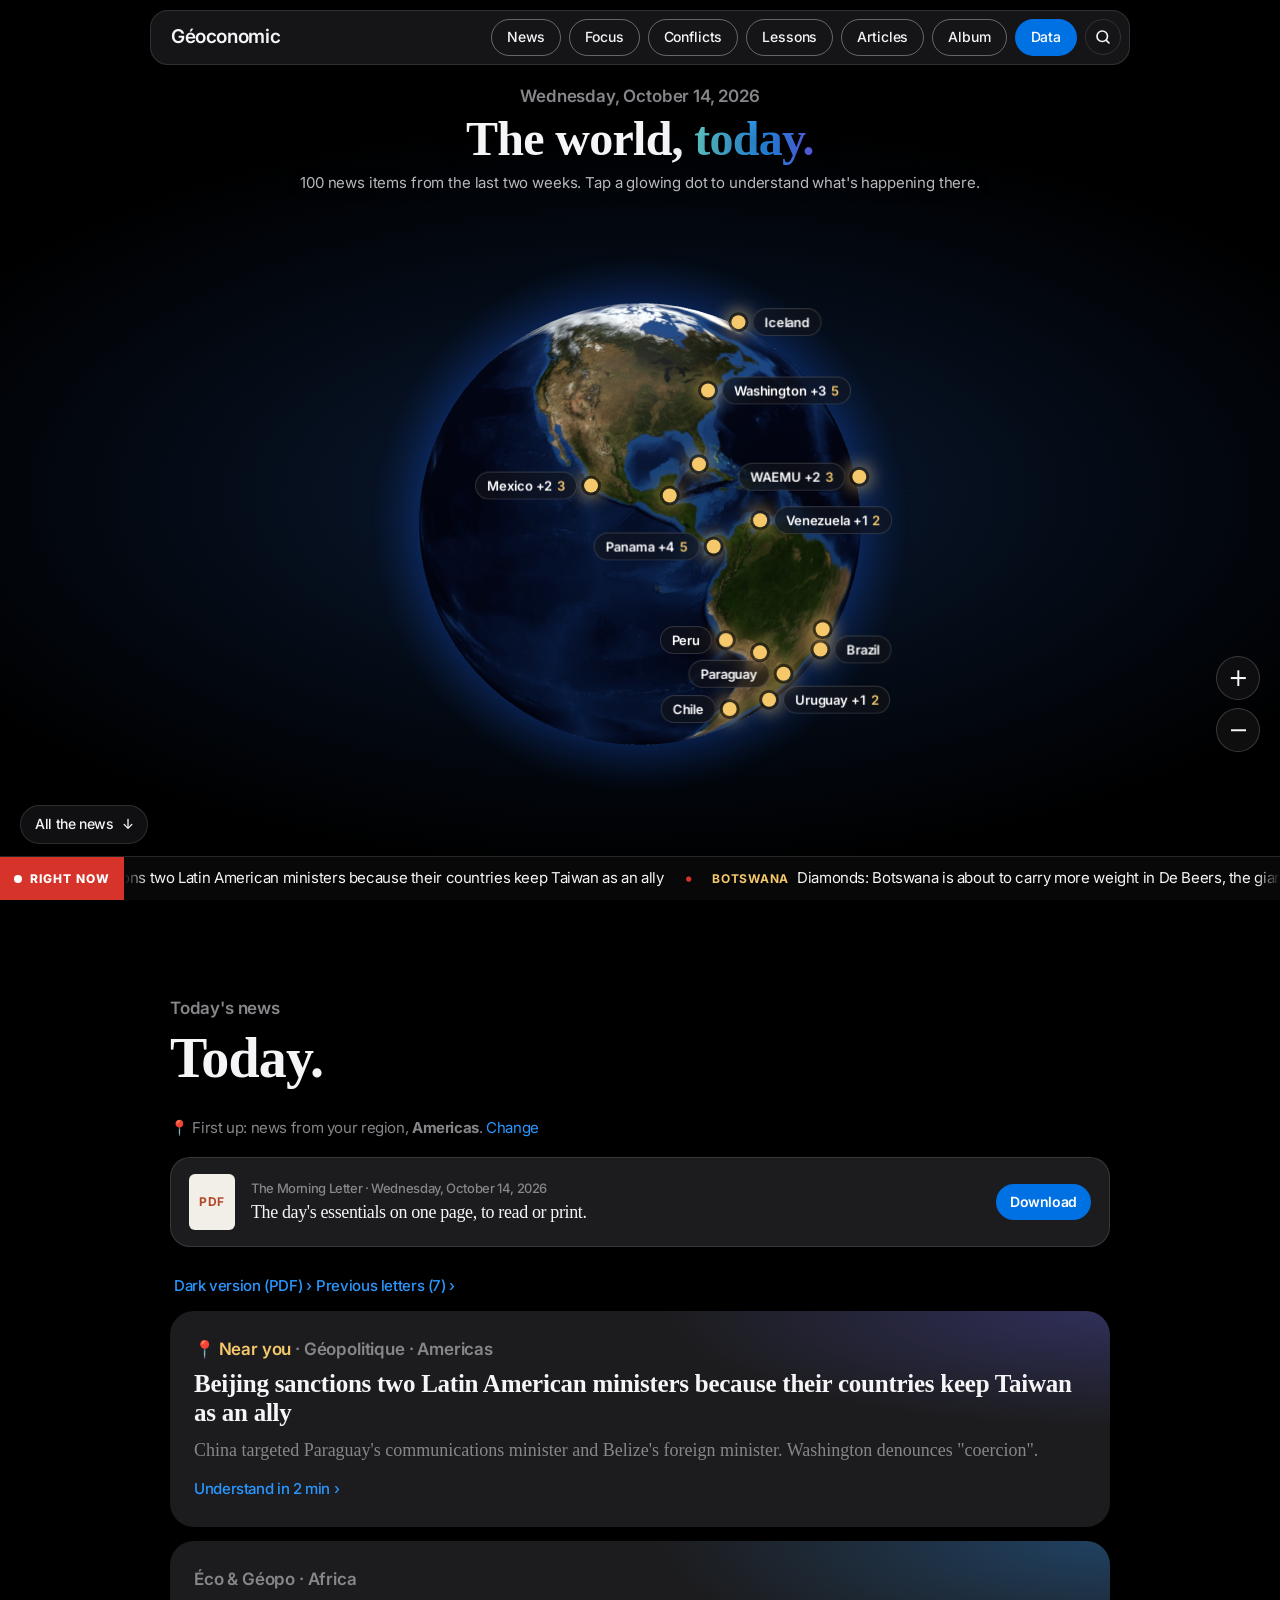
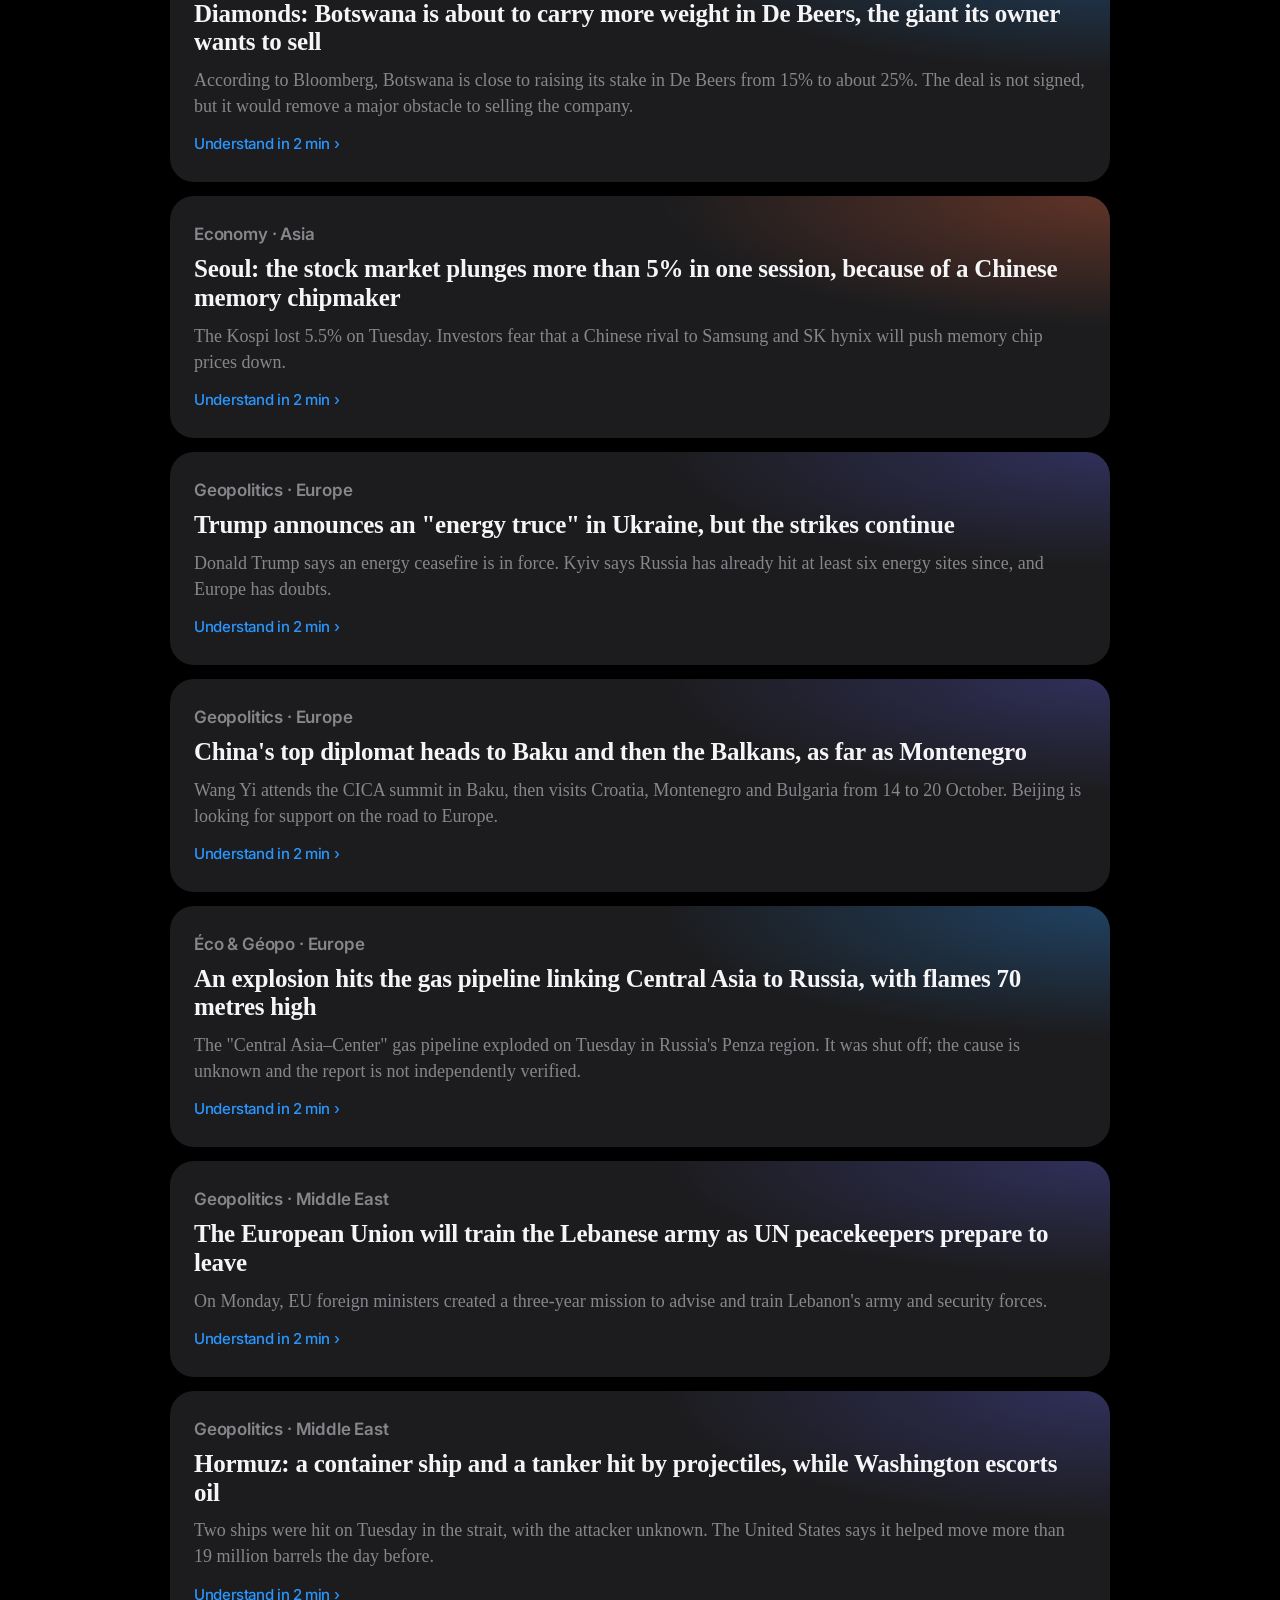
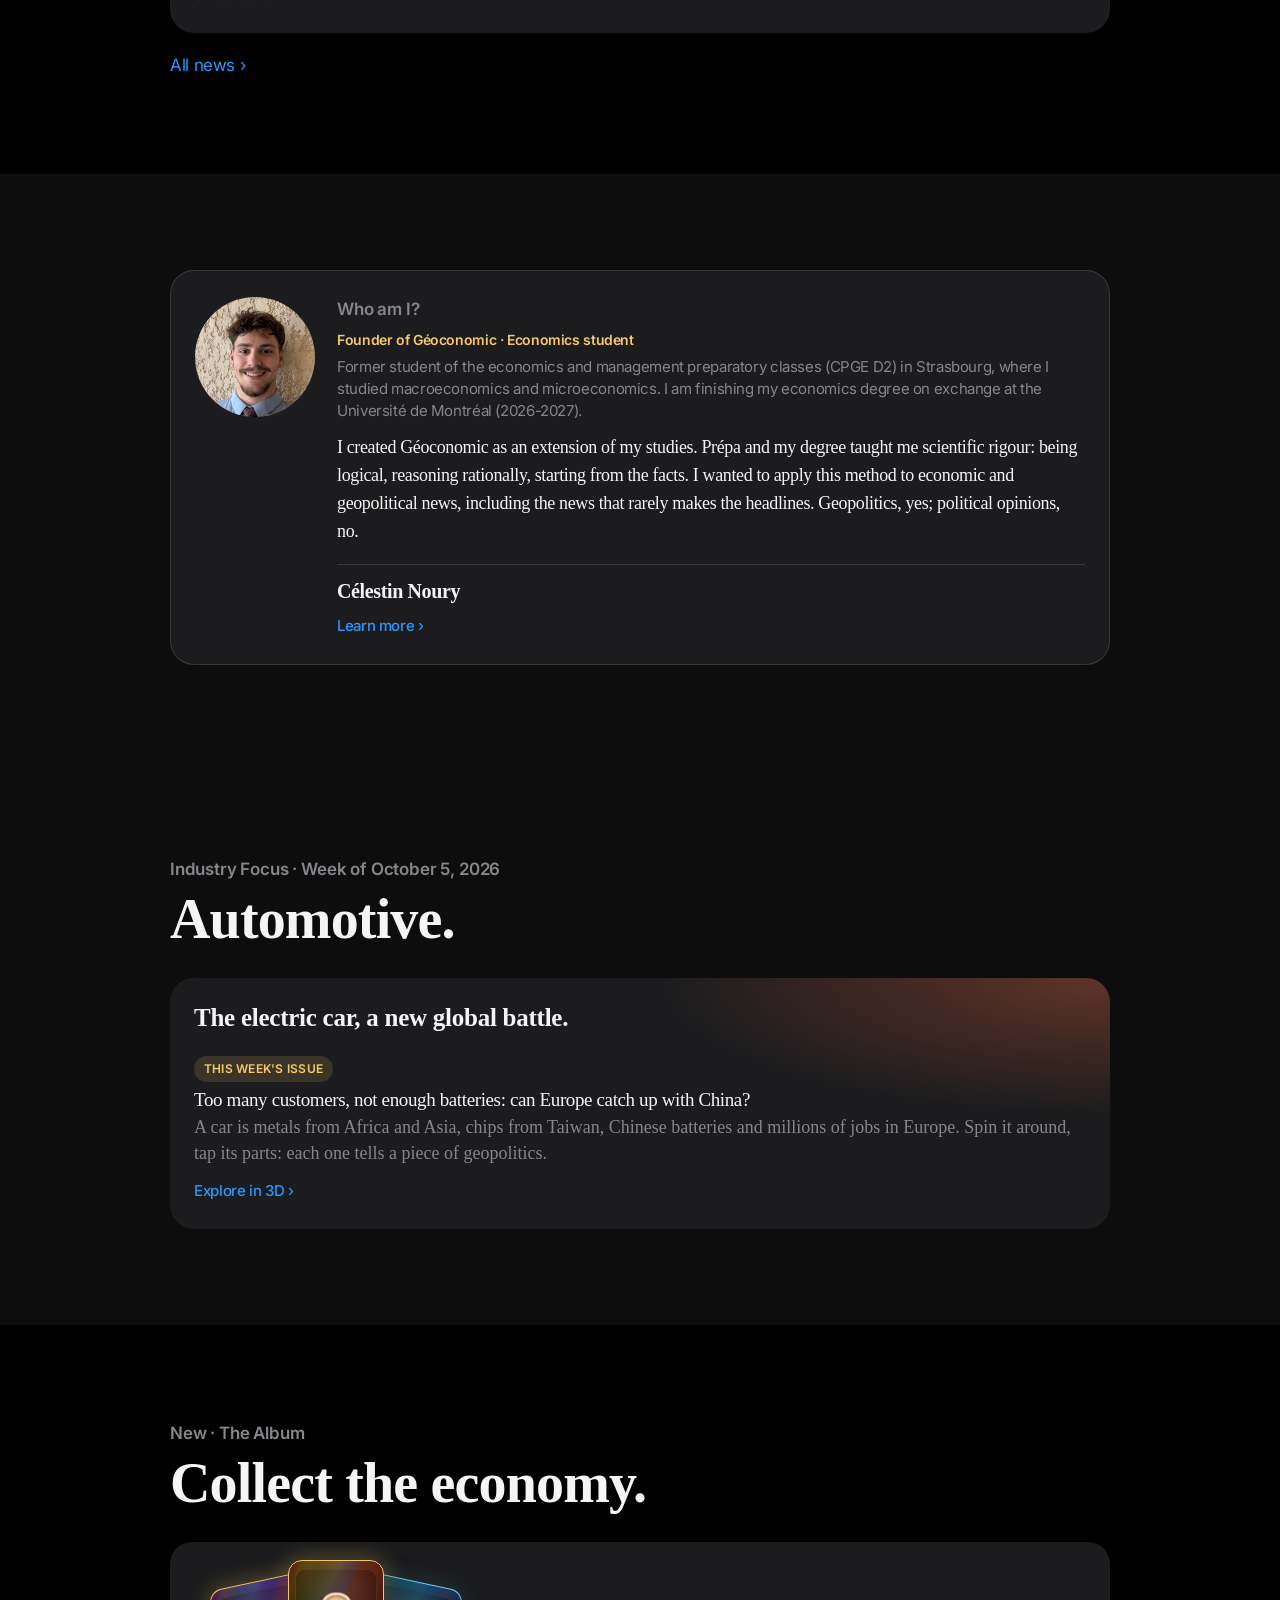
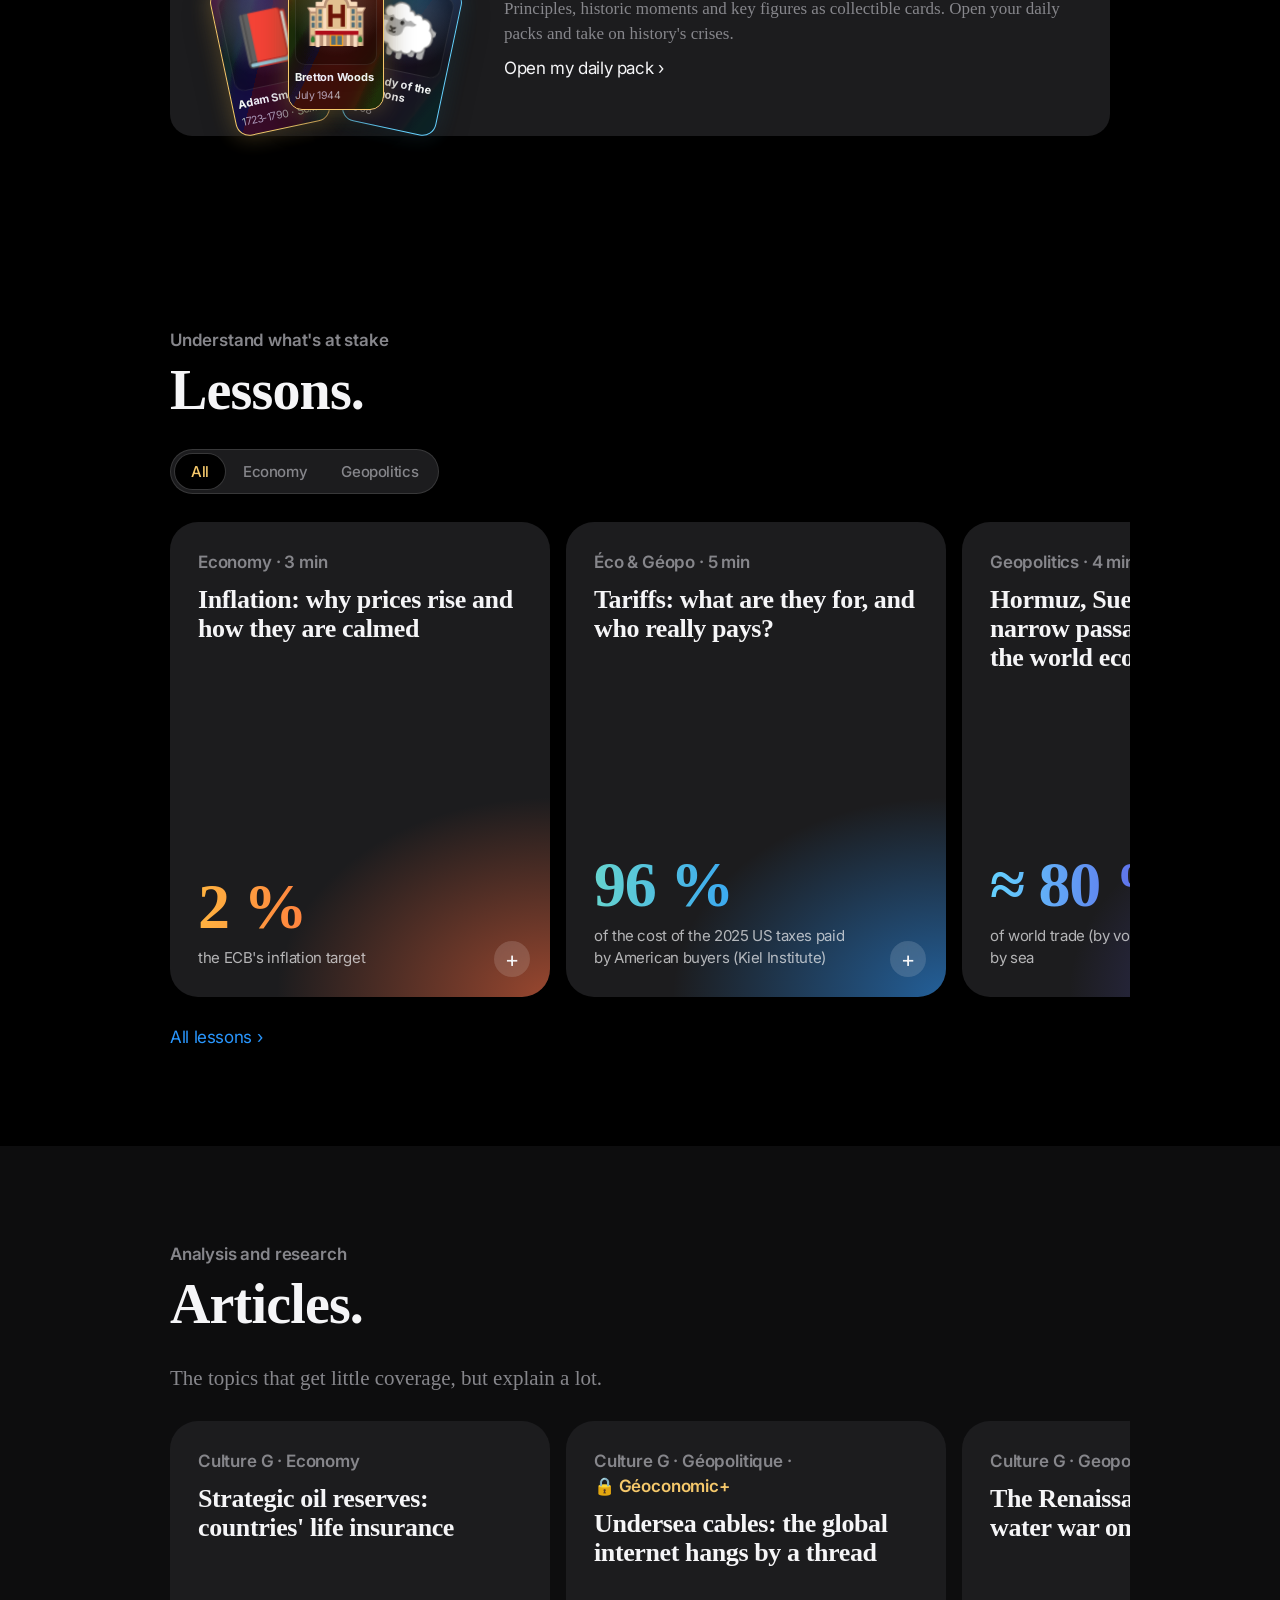
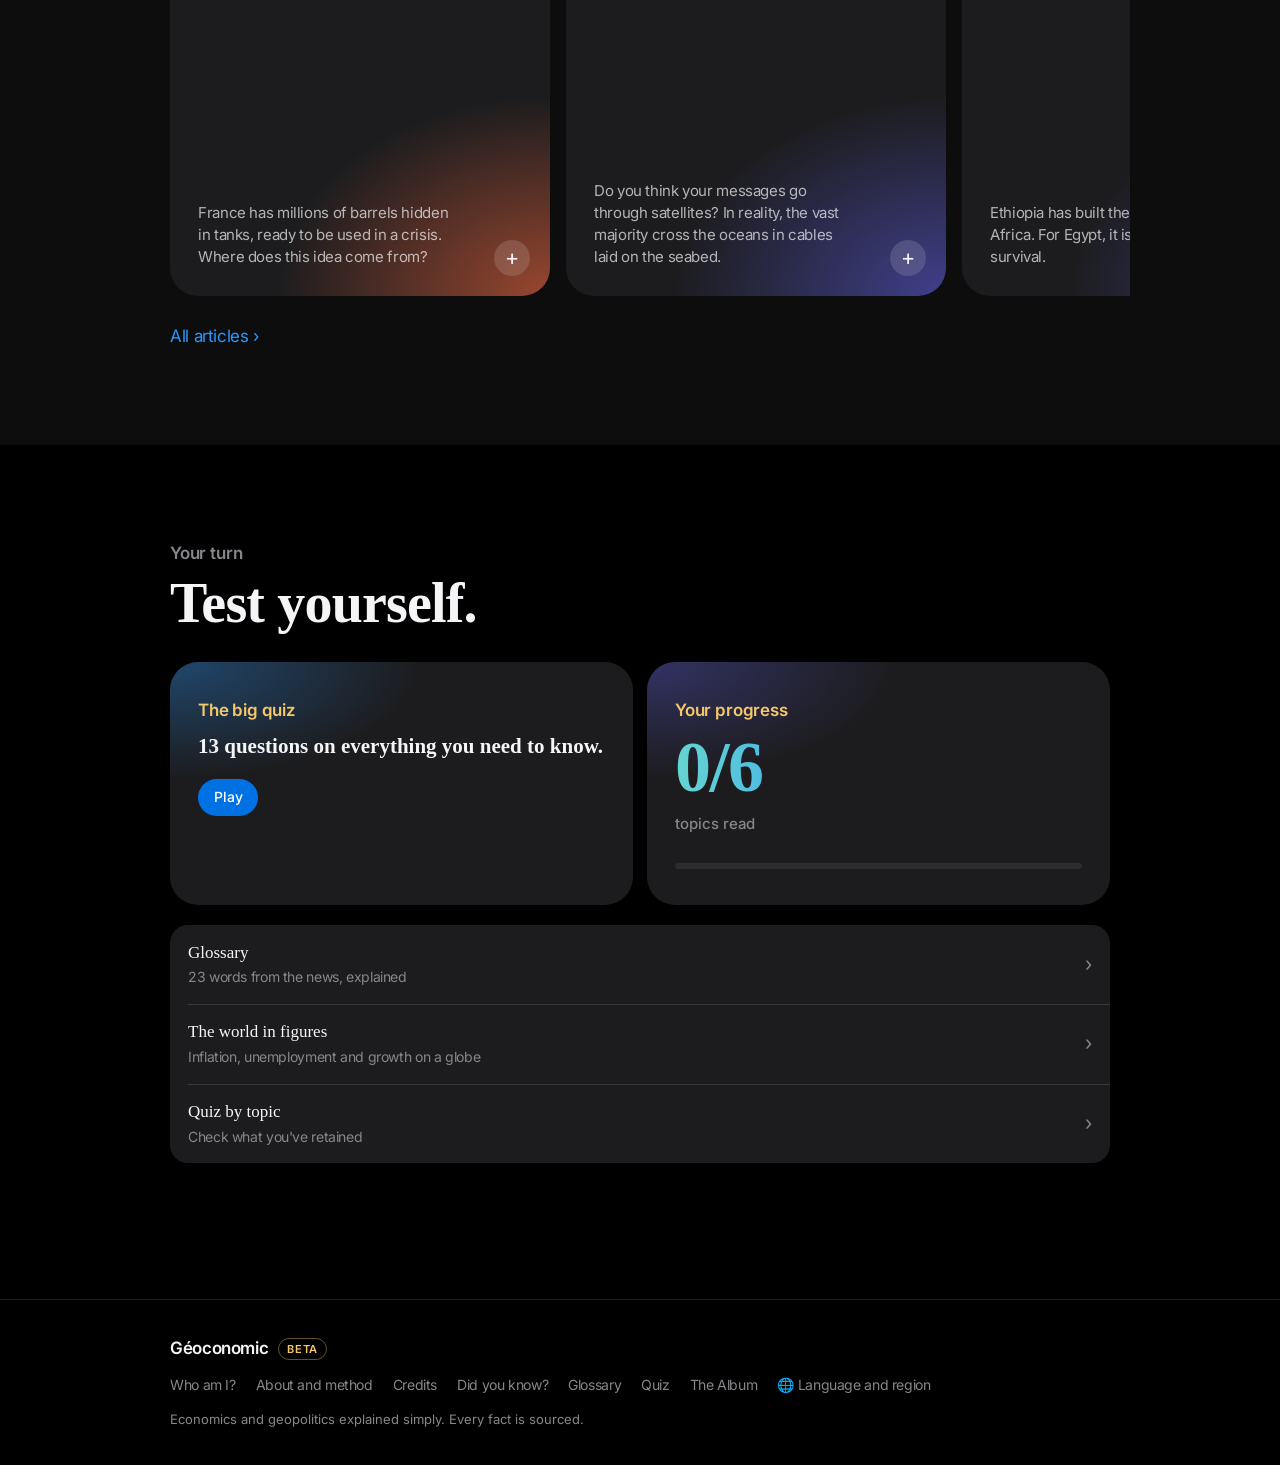
==== index.html @ f4f3499a "L'Album : cartes à collectionner (principes, moments historiques, personnages) 30 cartes sourcées pa" ====
<!doctype html>
<html lang="fr">
<head>
  <meta charset="utf-8">
  <meta name="viewport" content="width=device-width, initial-scale=1, viewport-fit=cover">
  <title>Géoconomic</title>
  <meta name="description" content="L'actualité économique et géopolitique expliquée simplement, pour tout le monde.">
  <meta name="theme-color" content="#000000">
  <meta name="apple-mobile-web-app-capable" content="yes">
  <meta name="apple-mobile-web-app-status-bar-style" content="black-translucent">
  <link rel="manifest" href="manifest.webmanifest">
  <link rel="icon" href="assets/icon.svg" type="image/svg+xml">
  <link rel="apple-touch-icon" href="assets/icon-180.png">
  <!-- Aperçu quand le lien est partagé (réseaux sociaux, messageries) -->
  <meta property="og:type" content="website">
  <meta property="og:title" content="Géoconomic">
  <meta property="og:description" content="L'actualité économique et géopolitique expliquée simplement, sur un globe 3D.">
  <meta property="og:image" content="assets/og-image.jpg">
  <meta name="twitter:card" content="summary_large_image">
  <!-- Textes en Times New Roman (Tinos, son équivalent, sur les appareils qui ne l'ont pas).
       Boutons et petites étiquettes : police système (SF Pro sur Apple), Inter ailleurs. -->
  <link rel="preconnect" href="https://fonts.googleapis.com">
  <link rel="preconnect" href="https://fonts.gstatic.com" crossorigin>
  <link rel="stylesheet" href="https://fonts.googleapis.com/css2?family=Inter:opsz,wght@14..32,400;14..32,500;14..32,600;14..32,700&family=Tinos:ital,wght@0,400;0,700;1,400&display=swap">
  <link rel="stylesheet" href="styles.css">
</head>
<body>
  <header class="navbar">
    <div class="navbar-inner">
      <a href="#/" class="brand" aria-label="Géoconomic, accueil"><img class="brand-mark" src="assets/icon.svg" alt="" width="26" height="26"><span class="brand-name">Géoconomic</span></a>
      <nav class="nav-actions" aria-label="Navigation principale">
        <a href="#/actu" class="pill-btn outline" data-tab="actu">Actu</a>
        <a href="#/focus" class="pill-btn outline" data-tab="focus">Focus</a>
        <a href="#/conflits" class="pill-btn outline" data-tab="conflits">Conflits</a>
        <a href="#/cours" class="pill-btn outline" data-tab="cours">Cours</a>
        <a href="#/articles" class="pill-btn outline" data-tab="articles">Articles</a>
        <a href="#/album" class="pill-btn outline" data-tab="album">Album</a>
        <a href="#/chiffres" class="pill-btn blue" data-tab="chiffres">Chiffres</a>
      </nav>
      <a href="#/recherche" class="nav-search" aria-label="Rechercher"><svg viewBox="0 0 24 24" aria-hidden="true"><circle cx="11" cy="11" r="7"/><path d="m20 20-3.6-3.6"/></svg></a>
    </div>
  </header>

  <main id="app" tabindex="-1"></main>

  <footer class="site-footer">
    <div class="wrap footer-inner">
      <p class="footer-brand">Géoconomic <span class="beta">Bêta</span></p>
      <nav class="footer-links" aria-label="Liens de bas de page">
        <a href="#/apropos">Qui suis-je ?</a>
        <a href="#/apropos">À propos et méthode</a>
        <a href="#/apropos">Crédits</a>
        <a href="#/anecdotes">Le saviez-vous ?</a>
        <a href="#/lexique">Lexique</a>
        <a href="#/quiz">Quiz</a>
        <a href="#/album">L'Album</a>
        <a href="#/reglages">🌐 Langue et région</a>
      </nav>
      <p class="footer-note">L'économie et la géopolitique expliquées simplement. Chaque fait est sourcé.</p>
    </div>
  </footer>

  <script src="i18n.js"></script>
  <script src="data/content.js"></script>
  <script src="data/news.js"></script>
  <script src="data/culture.js"></script>
  <script src="data/etudes.js"></script>
  <script src="data/plus.js"></script>
  <script src="data/focus.js"></script>
  <script src="data/world.js"></script>
  <script src="data/countries.js"></script>
  <script src="data/indicators.js"></script>
  <script src="data/conflits.js"></script>
  <script src="data/couches.js"></script>
  <script src="data/lettres.js"></script>
  <script src="data/auteur.js"></script>
  <script src="data/anecdotes.js"></script>
  <script src="data/cartes.js"></script>
  <script src="data/iso2.js"></script>
  <script src="viz.js"></script>
  <script src="globe.js"></script>
  <script src="app.js"></script>
</body>
</html>
---- styles.css ----
/* Style inspiré des pages produit d'Apple : fond noir, très grande typo,
   surfaces en verre dépoli, pastilles arrondies, apparition au défilement. */
:root {
  --bg: #000;
  --bg-2: #0d0d0e;
  --surface: #1c1c1e;
  --surface-2: #2c2c2e;
  --glass: rgba(30, 30, 32, .72);
  --hairline: rgba(255, 255, 255, .12);
  --text: #f5f5f7;
  --muted: #86868b;
  --blue: #0071e3;
  --blue-text: #2997ff;
  --gold: #f5c86b;
  --green: #30d158;
  --red: #ff453a;
  --grad-eco: linear-gradient(90deg, #ffb340 0%, #ff6a3d 50%, #ff2d78 100%);
  --grad-geo: linear-gradient(90deg, #64d2ff 0%, #5e5ce6 55%, #bf5af2 100%);
  --grad-mix: linear-gradient(90deg, #66d4cf 0%, #2997ff 60%, #5e5ce6 100%);
  --font: -apple-system, BlinkMacSystemFont, "SF Pro Display", "SF Pro Text", "Inter", "Helvetica Neue", Arial, sans-serif;
  --ease: cubic-bezier(.25, .1, .25, 1);
  color-scheme: dark;
}

* { box-sizing: border-box; -webkit-tap-highlight-color: transparent; }
html, body { margin: 0; }

body {
  background: var(--bg);
  color: var(--text);
  font-family: var(--font);
  font-size: 17px;
  line-height: 1.47;
  letter-spacing: -.022em;
  -webkit-font-smoothing: antialiased;
  padding-bottom: env(safe-area-inset-bottom);
}

a { color: var(--blue-text); text-decoration: none; }
h1, h2, h3 { margin: 0; font-weight: 700; letter-spacing: -.03em; }
p { margin: 0; }
button { font-family: inherit; letter-spacing: inherit; }

main { outline: none; padding-top: 72px; }
.wrap { max-width: 980px; margin: 0 auto; padding: 0 20px; }
.section { padding: 64px 0; }
.section.alt { background: var(--bg-2); }

/* ---------- Barre flottante ---------- */
.navbar {
  position: fixed; top: 0; left: 0; right: 0; z-index: 50;
  padding: calc(10px + env(safe-area-inset-top)) 12px 0;
  pointer-events: none;
}
.navbar-inner {
  pointer-events: auto;
  max-width: 980px; margin: 0 auto;
  display: flex; align-items: center; justify-content: space-between;
  padding: 8px 8px 8px 20px;
  background: var(--glass);
  -webkit-backdrop-filter: saturate(180%) blur(20px);
  backdrop-filter: saturate(180%) blur(20px);
  border: 1px solid var(--hairline);
  border-radius: 18px;
}
.brand { color: var(--text); font-weight: 600; font-size: 19px; letter-spacing: -.02em; }
.nav-actions { display: flex; gap: 8px; }

.pill-btn {
  display: inline-flex; align-items: center; justify-content: center; gap: 6px;
  padding: 7px 15px; border-radius: 999px;
  font-size: 14px; font-weight: 500; letter-spacing: -.01em;
  border: 1px solid transparent; cursor: pointer; white-space: nowrap;
  transition: background .2s var(--ease), border-color .2s var(--ease), transform .15s var(--ease);
}
.pill-btn:active { transform: scale(.97); }
.pill-btn.blue { background: var(--blue); color: #fff; }
.pill-btn.outline { background: transparent; color: var(--text); border-color: rgba(255,255,255,.35); }
.pill-btn.outline.active, .pill-btn.outline:hover { border-color: var(--text); }
.pill-btn.lg { padding: 12px 22px; font-size: 17px; }

/* ---------- Typo façon Apple ---------- */
.eyebrow { color: var(--muted); font-size: 17px; font-weight: 600; letter-spacing: -.01em; margin-bottom: 8px; }
.headline { font-size: clamp(44px, 9vw, 80px); line-height: 1.05; letter-spacing: -.035em; }
.title { font-size: clamp(32px, 6vw, 56px); line-height: 1.07; margin-bottom: 28px; }
.lead { font-size: clamp(19px, 2.6vw, 24px); line-height: 1.35; color: var(--muted); font-weight: 500; margin-top: 18px; max-width: 760px; }
.copy { font-size: 19px; line-height: 1.5; color: var(--muted); font-weight: 500; max-width: 720px; }
.copy + .copy { margin-top: 18px; }
.copy strong { color: var(--text); font-weight: 600; }

.grad { -webkit-background-clip: text; background-clip: text; color: transparent; }
.grad.eco { background-image: var(--grad-eco); }
.grad.geo { background-image: var(--grad-geo); }
.grad.mix { background-image: var(--grad-mix); }

.hero { padding-top: 72px; padding-bottom: 40px; }
.hero-actions { display: flex; flex-wrap: wrap; gap: 12px; margin-top: 32px; }

/* ---------- Apparition au défilement ---------- */
/* Le contenu reste toujours lisible : seule une légère montée accompagne l'apparition. */
.reveal { transform: translateY(14px); transition: transform .9s var(--ease); }
.reveal.in { transform: none; }
@media (prefers-reduced-motion: reduce) {
  .reveal { opacity: 1; transform: none; transition: none; }
}

/* ---------- Sélecteur segmenté ---------- */
.segmented {
  display: inline-flex; gap: 2px; padding: 4px;
  background: var(--surface); border-radius: 999px;
  border: 1px solid var(--hairline);
  max-width: 100%; overflow-x: auto; scrollbar-width: none;
}
.segmented::-webkit-scrollbar { display: none; }
.segmented button {
  border: 0; background: transparent; color: var(--muted);
  font-size: 15px; font-weight: 500; padding: 8px 16px; border-radius: 999px; cursor: pointer; white-space: nowrap;
  transition: background .25s var(--ease), color .25s var(--ease);
}
.segmented button[aria-pressed="true"] { background: #000; color: var(--gold); box-shadow: 0 0 0 1px var(--hairline); }
.center { text-align: center; }

/* ---------- Carrousel de cartes ---------- */
.carousel {
  display: grid; grid-auto-flow: column; grid-auto-columns: min(82%, 380px); gap: 16px;
  overflow-x: auto; scroll-snap-type: x mandatory; scroll-padding: 0 20px;
  padding: 28px 20px 8px; margin: 0 -20px;
  scrollbar-width: none;
}
.carousel::-webkit-scrollbar { display: none; }
.tile {
  position: relative; scroll-snap-align: start;
  display: flex; flex-direction: column; justify-content: space-between;
  aspect-ratio: 4 / 5; padding: 28px; border-radius: 28px; overflow: hidden;
  background: var(--surface); color: var(--text);
  transition: transform .4s var(--ease);
}
.tile:active { transform: scale(.98); }
.tile::before {
  content: ""; position: absolute; inset: 0; z-index: 0; opacity: .55;
  background: radial-gradient(120% 70% at 100% 100%, var(--tile-glow, #2997ff) 0%, transparent 60%);
}
.eco { --tile-glow: #ff6a3d; }
.geo { --tile-glow: #5e5ce6; }
.mix { --tile-glow: #2997ff; }
.tile > * { position: relative; z-index: 1; }
.tile .eyebrow { margin-bottom: 10px; }
.tile h3 { font-size: 26px; line-height: 1.12; letter-spacing: -.025em; }
.tile .stat { font-size: 64px; font-weight: 700; letter-spacing: -.04em; line-height: 1; }
.tile .stat-label { color: rgba(245,245,247,.7); font-size: 15px; margin-top: 8px; max-width: 80%; }
.tile .done { color: var(--green); }
.plus {
  position: absolute; right: 20px; bottom: 20px; z-index: 2;
  width: 36px; height: 36px; border-radius: 50%;
  display: grid; place-items: center;
  background: rgba(255,255,255,.14); color: var(--text); font-size: 22px; font-weight: 400;
  -webkit-backdrop-filter: blur(10px); backdrop-filter: blur(10px);
}

/* ---------- Grande statistique ---------- */
.bigstat { font-size: clamp(72px, 16vw, 140px); font-weight: 700; letter-spacing: -.05em; line-height: 1; }
.bigstat-label { color: var(--muted); font-size: 21px; font-weight: 600; margin-top: 10px; }
.bar { height: 6px; background: var(--surface-2); border-radius: 999px; overflow: hidden; margin-top: 28px; max-width: 420px; }
.bar > div { height: 100%; background: var(--grad-mix); border-radius: 999px; transition: width .8s var(--ease); }

/* ---------- Liste groupée (style Réglages) ---------- */
.group { background: var(--surface); border-radius: 18px; overflow: hidden; }
.row {
  display: flex; align-items: center; gap: 14px;
  padding: 16px 18px; color: var(--text); position: relative;
}
.row + .row::before { content: ""; position: absolute; top: 0; left: 18px; right: 0; height: 1px; background: var(--hairline); }
.row .dot { width: 10px; height: 10px; border-radius: 50%; flex-shrink: 0; }
.dot.eco { background: var(--grad-eco); }
.dot.geo { background: var(--grad-geo); }
.dot.mix { background: var(--grad-mix); }
.row .row-main { flex: 1; min-width: 0; }
.row .row-title { font-size: 17px; font-weight: 500; }
.row .row-sub { font-size: 14px; color: var(--muted); margin-top: 2px; }
.row .chev { color: var(--muted); font-size: 20px; }
.row .check { color: var(--green); font-size: 14px; font-weight: 600; }

/* ---------- Dossier ---------- */
.back { display: inline-flex; align-items: center; gap: 4px; font-size: 17px; margin-bottom: 28px; }

.feature-pills { display: flex; flex-direction: column; align-items: flex-start; gap: 12px; }
.fpill {
  display: inline-flex; align-items: center; gap: 12px; text-align: left;
  border: 0; cursor: pointer; color: var(--text);
  background: var(--surface); border-radius: 999px; padding: 14px 22px 14px 14px;
  font-size: 17px; font-weight: 600;
  transition: background .3s var(--ease), border-radius .3s var(--ease);
}
.fpill .ico {
  width: 24px; height: 24px; border-radius: 50%; flex-shrink: 0;
  border: 1.5px solid var(--text); display: grid; place-items: center;
  font-size: 16px; font-weight: 400; line-height: 1;
  transition: transform .3s var(--ease);
}
.fpill .fpill-body { display: none; }
.fpill[aria-expanded="true"] { border-radius: 24px; background: var(--surface-2); align-items: flex-start; }
.fpill[aria-expanded="true"] .ico { transform: rotate(45deg); }
.fpill[aria-expanded="true"] .fpill-body { display: block; font-weight: 500; }
.fpill[aria-expanded="true"] .fpill-label { display: none; }

.panel {
  background: var(--surface); border-radius: 28px; padding: 36px 28px; position: relative; overflow: hidden;
}
.panel::before {
  content: ""; position: absolute; inset: 0; opacity: .35; pointer-events: none;
  background: radial-gradient(90% 80% at 0% 0%, var(--tile-glow, #2997ff) 0%, transparent 60%);
}
.panel > * { position: relative; }
.panel .eyebrow { color: var(--gold); }
.panel p { font-size: 21px; line-height: 1.45; font-weight: 600; }

.figure-display { margin-top: 36px; min-height: 200px; }
.figure-display .bigstat { font-size: clamp(64px, 14vw, 120px); }
.figure-display p { color: var(--muted); font-size: 19px; font-weight: 500; margin: 10px auto 0; max-width: 520px; }
.fade { animation: fadeUp .5s var(--ease); }
@keyframes fadeUp { from { opacity: 0; transform: translateY(10px); } to { opacity: 1; transform: none; } }

.pills { display: flex; flex-wrap: wrap; gap: 10px; }
.tagpill {
  padding: 10px 18px; border-radius: 999px; background: var(--surface); color: var(--text);
  font-size: 15px; font-weight: 500; border: 1px solid transparent;
}
.tagpill:hover { border-color: var(--hairline); }

.sources { color: var(--muted); font-size: 12px; line-height: 1.5; margin-top: 40px; letter-spacing: 0; }

/* ---------- Lexique ---------- */
.search {
  width: 100%; font: inherit; font-size: 17px; letter-spacing: -.02em;
  padding: 14px 20px; border-radius: 14px; border: 1px solid transparent;
  background: var(--surface); color: var(--text); outline: none; margin-bottom: 24px;
}
.search:focus { border-color: var(--blue); }
.term { display: block; padding: 20px 18px; scroll-margin-top: 90px; }
.term h3 { font-size: 19px; letter-spacing: -.02em; margin-bottom: 6px; }
.term p { color: var(--muted); font-size: 16px; }
.term .example { margin-top: 8px; color: rgba(245,245,247,.75); font-size: 15px; }
.term.highlight { background: var(--surface-2); }
.empty { color: var(--muted); text-align: center; padding: 40px 0; }

/* ---------- Quiz ---------- */
.q-count { color: var(--muted); font-size: 15px; font-weight: 600; }
.q-title { font-size: clamp(28px, 5vw, 40px); line-height: 1.1; margin: 10px 0 32px; }
.options { display: flex; flex-direction: column; gap: 10px; }
.option {
  text-align: left; font-size: 17px; font-weight: 500; color: var(--text);
  padding: 18px 20px; border-radius: 16px; border: 1px solid transparent; background: var(--surface); cursor: pointer;
  transition: background .25s var(--ease), border-color .25s var(--ease);
}
.option:hover:not(:disabled) { background: var(--surface-2); }
.option:disabled { cursor: default; }
.option.correct { border-color: var(--green); background: rgba(48,209,88,.12); }
.option.wrong { border-color: var(--red); background: rgba(255,69,58,.12); }
.explain { margin-top: 24px; font-size: 17px; color: var(--muted); font-weight: 500; }
.explain strong { color: var(--text); }
.actions { display: flex; flex-wrap: wrap; gap: 12px; margin-top: 32px; }
.score { padding: 40px 0; }

@media (min-width: 740px) {
  .section { padding: 96px 0; }
  .feature-pills { max-width: 560px; }
}

/* Phrases clés : elles s'allument au passage, comme sur les pages Apple. */
.statement {
  font-size: clamp(26px, 4.4vw, 40px); line-height: 1.2; font-weight: 700; letter-spacing: -.03em;
  color: #3a3a3c; max-width: 860px; margin-top: 28px;
  transition: opacity .9s var(--ease), transform .9s var(--ease), color 1.2s var(--ease) .2s;
}
.statement.in { color: var(--text); }

/* ---------- Typographie : Times New Roman pour les titres et les textes ---------- */
:root { --serif: "Times New Roman", Times, "Tinos", "Liberation Serif", serif; }
h1, h2, h3, .headline, .title, .lead, .copy, .statement, .panel p, .bigstat, .tile h3, .tile .stat,
.row-title, .term h3, .term p, .q-title, .option, .explain, .fpill-body, .figure-display p, .summary {
  font-family: var(--serif);
}
.headline, .title, .tile h3, .q-title, .term h3 { letter-spacing: -.015em; }
.statement, .bigstat, .tile .stat { letter-spacing: -.02em; }
.lead, .copy, .panel p, .term p, .option, .explain, .fpill-body, .figure-display p, .summary { letter-spacing: 0; }
.copy, .lead { font-weight: 400; font-size: 21px; line-height: 1.45; }
.copy strong { font-weight: 700; }
.row-title { font-size: 19px; letter-spacing: 0; }

/* ---------- Actu & Culture G ---------- */
.day + .day { margin-top: 56px; }
.news-card {
  display: block; position: relative; overflow: hidden;
  background: var(--surface); border-radius: 24px; padding: 26px 24px; color: var(--text);
  transition: transform .3s var(--ease);
}
.news-card + .news-card { margin-top: 14px; }
.news-card:active { transform: scale(.985); }
.news-card::before {
  content: ""; position: absolute; inset: 0; opacity: .3; pointer-events: none;
  background: radial-gradient(80% 90% at 100% 0%, var(--tile-glow, #2997ff) 0%, transparent 60%);
}
.news-card > * { position: relative; }
.news-card h3 { font-size: 25px; line-height: 1.15; margin-bottom: 10px; letter-spacing: -.01em; }
.summary { color: var(--muted); font-size: 18px; line-height: 1.45; }
.news-card .more { display: inline-block; margin-top: 14px; color: var(--blue-text); font-size: 15px; font-weight: 500; }
.badge {
  display: inline-block; font-size: 12px; font-weight: 600; letter-spacing: .02em; text-transform: uppercase;
  padding: 4px 10px; border-radius: 999px; background: rgba(245,200,107,.14); color: var(--gold); margin-bottom: 12px;
}
.links { display: flex; flex-direction: column; gap: 8px; }
.links a { font-size: 15px; }
.links a::after { content: " ↗"; }
.panel p.eyebrow { font-family: var(--font); font-size: 17px; letter-spacing: -.01em; }

/* ---------- Sources ---------- */
.cite {
  font-family: var(--font); font-size: .62em; font-weight: 500; letter-spacing: 0;
  color: var(--muted); white-space: nowrap; vertical-align: .12em;
}
.cite:hover { color: var(--blue-text); }
.statement .cite { font-size: .42em; }
.source-list { margin: 0; padding-left: 1.4em; color: var(--muted); font-size: 14px; line-height: 1.5; letter-spacing: 0; }
.source-list li + li { margin-top: 8px; }
.source-list a { color: var(--blue-text); }
.fig-src { font-family: var(--font) !important; font-size: 13px !important; margin-top: 12px !important; }
.fig-src a { color: var(--muted); text-decoration: underline; text-underline-offset: 2px; }

/* ---------- Photo d'en-tête ---------- */
.hero-img { margin: 32px 0 0; }
.hero-img img { width: 100%; aspect-ratio: 16 / 10; object-fit: cover; border-radius: 28px; display: block; background: var(--surface); }
.hero-img figcaption { color: var(--muted); font-size: 12px; margin-top: 8px; }

/* ---------- Visuels interactifs ---------- */
.viz { margin: 0; }
.viz + .viz { margin-top: 40px; }
.viz-cap { color: var(--muted); font-size: 12px; line-height: 1.5; margin-top: 12px; letter-spacing: 0; }
.viz-title { font-family: var(--serif); font-size: 22px; font-weight: 700; }
.viz-sub { color: var(--muted); font-size: 14px; margin: 4px 0 16px; letter-spacing: 0; }

.map-stage {
  position: relative; width: 100%; border-radius: 28px; overflow: hidden;
  background: radial-gradient(120% 90% at 50% 0%, #0f1c2e 0%, #05080d 70%);
  border: 1px solid var(--hairline);
}
.map-svg { display: block; width: 100%; height: 100%; touch-action: manipulation; }
.map-svg .land { fill: #2a2d33; stroke: #42464e; stroke-width: .6; vector-effect: non-scaling-stroke; stroke-linejoin: round; }
.map-svg .land.hi { fill: #3d3424; stroke: #6b5a39; }
.pin { cursor: pointer; outline: none; }
.pin-dot { fill: var(--pin, var(--gold)); stroke: #05080d; }
.pin-halo { fill: var(--pin, var(--gold)); opacity: .18; transform-box: fill-box; transform-origin: center; animation: pulse 2.4s ease-out infinite; }
.pin.active .pin-halo { opacity: .35; }
.pin-label { fill: var(--text); font-family: var(--font); font-weight: 600; paint-order: stroke; stroke: #05080d; stroke-width: 3px; stroke-linejoin: round; pointer-events: none; }
.pin:focus-visible .pin-dot { stroke: var(--blue-text); }
@keyframes pulse { 0% { transform: scale(.6); opacity: .4; } 100% { transform: scale(1.6); opacity: 0; } }
@media (prefers-reduced-motion: reduce) { .pin-halo { animation: none; } }
.map-controls { margin-top: 16px; display: flex; justify-content: center; }
.map-info { min-height: 72px; margin-top: 18px; color: var(--muted); font-family: var(--serif); font-size: 19px; line-height: 1.45; }
.map-info h4 { margin: 0 0 4px; color: var(--text); font-size: 21px; }

.chart-viz { background: var(--surface); border-radius: 28px; padding: 24px 20px 20px; }
.chart-stage { position: relative; }
.chart-svg { display: block; width: 100%; height: auto; overflow: visible; }
.chart-svg .grid { stroke: rgba(255,255,255,.08); stroke-width: 1; }
.chart-svg .axis { fill: var(--muted); font-family: var(--font); font-size: 11px; font-variant-numeric: tabular-nums; letter-spacing: 0; }
.chart-svg .val { fill: var(--text); font-family: var(--font); font-size: 12px; font-weight: 600; letter-spacing: 0; }
.chart-svg .mark { fill: #2997ff; transition: opacity .2s var(--ease); }
.chart-svg circle.mark { stroke: var(--surface); stroke-width: 2; }
.chart-svg .mark.dim { opacity: .35; }
.chart-svg .line { fill: none; stroke: #2997ff; stroke-width: 2; stroke-linejoin: round; stroke-linecap: round; }
.chart-svg .area { fill: #2997ff; opacity: .1; }
.chart-svg .hit { fill: transparent; cursor: pointer; }
.tip {
  position: absolute; transform: translateX(-50%); pointer-events: none;
  background: rgba(44,44,46,.92); -webkit-backdrop-filter: blur(10px); backdrop-filter: blur(10px);
  border: 1px solid var(--hairline); border-radius: 12px; padding: 6px 12px; text-align: center; white-space: nowrap;
}
.tip span { display: block; color: var(--muted); font-size: 12px; }
.tip strong { font-size: 16px; }
.viz-table { margin-top: 14px; font-size: 14px; color: var(--muted); }
.viz-table summary { cursor: pointer; color: var(--blue-text); }
.viz-table table { width: 100%; border-collapse: collapse; margin-top: 10px; font-variant-numeric: tabular-nums; }
.viz-table th, .viz-table td { text-align: left; padding: 6px 0; border-bottom: 1px solid var(--hairline); }
.viz-table td:last-child, .viz-table th:last-child { text-align: right; }
.pin-layer { position: absolute; inset: 0; width: 100%; height: 100%; overflow: visible; pointer-events: none; }
.pin-layer .pin { pointer-events: auto; }
.pin-label { font-size: 12px; letter-spacing: 0; }

/* ---------- Accueil : globe 3D ---------- */
@media (max-width: 560px) { .globe { top: calc(220px + env(safe-area-inset-top)); } .globe-hint { font-size: 14px; } }
.globe-hero {
  position: relative; height: 100vh; height: 100svh; min-height: 560px;
  margin-top: -72px; overflow: hidden;
  background: radial-gradient(90% 60% at 50% 55%, #0a1a33 0%, #000 70%);
}
.globe { position: absolute; left: 0; right: 0; top: calc(200px + env(safe-area-inset-top)); bottom: 0; cursor: grab; z-index: 0; }
.globe-overlay { transition: opacity .4s var(--ease); }
.globe-hero.sheet-open .globe-overlay { opacity: 0; }
.globe:active { cursor: grabbing; }
.globe canvas { display: block; }
.globe-overlay {
  position: absolute; left: 0; right: 0; top: calc(84px + env(safe-area-inset-top));
  max-width: 980px; margin: 0 auto; padding: 0 20px; pointer-events: none; text-align: center; z-index: 1;
}
.globe-overlay .eyebrow { margin-bottom: 4px; }
.globe-overlay .headline { font-size: clamp(30px, 5vw, 48px); line-height: 1.1; text-shadow: 0 2px 30px rgba(0,0,0,.6); }
.globe-hint { margin-top: 6px; color: rgba(245,245,247,.75); font-size: 15px; letter-spacing: -.01em; text-shadow: 0 1px 12px rgba(0,0,0,.8); }

/* Le bouton fait 0 × 0 px : globe.gl le centre exactement sur le lieu, le point et l'étiquette s'y accrochent. */
.globe-pin {
  position: relative; width: 0; height: 0; padding: 0; border: 0; background: none;
  cursor: pointer; font-family: var(--font); pointer-events: auto;
}
.globe-dot {
  position: absolute; left: -7px; top: -7px;
  width: 14px; height: 14px; border-radius: 50%;
  background: var(--gold); box-shadow: 0 0 0 3px rgba(0,0,0,.55), 0 0 18px 4px rgba(245,200,107,.7);
}
.globe-label {
  position: absolute; left: 14px; top: -14px;
  color: #fff; font-size: 13px; font-weight: 600; letter-spacing: -.01em; white-space: nowrap;
  background: rgba(20,20,22,.62); -webkit-backdrop-filter: blur(12px) saturate(160%); backdrop-filter: blur(12px) saturate(160%);
  border: 1px solid rgba(255,255,255,.16); border-radius: 999px; padding: 5px 11px;
  transition: background .2s var(--ease), transform .2s var(--ease);
}
.globe-label em { font-style: normal; color: var(--gold); margin-left: 2px; }
.globe-pin:hover .globe-label, .globe-pin:focus-visible .globe-label { background: rgba(0,113,227,.85); transform: scale(1.04); }

.globe-sheet {
  position: absolute; left: 12px; right: 12px; bottom: calc(76px + env(safe-area-inset-bottom)); z-index: 5;
  max-width: 560px; margin: 0 auto; max-height: 52%; overflow-y: auto;
  background: rgba(28,28,30,.78); -webkit-backdrop-filter: blur(24px) saturate(180%); backdrop-filter: blur(24px) saturate(180%);
  border: 1px solid var(--hairline); border-radius: 26px; padding: 18px 20px 8px;
  animation: sheetIn .45s var(--ease);
}
@keyframes sheetIn { from { opacity: 0; transform: translateY(24px); } to { opacity: 1; transform: none; } }
.sheet-head { display: flex; align-items: center; justify-content: space-between; }
.sheet-head .eyebrow { color: var(--gold); margin: 0; }
.sheet-close {
  width: 32px; height: 32px; border-radius: 50%; border: 0; cursor: pointer;
  background: rgba(255,255,255,.12); color: var(--text); font-size: 20px; line-height: 1;
}
.sheet-item { display: block; color: var(--text); padding: 12px 0 14px; }
.sheet-item + .sheet-item { border-top: 1px solid var(--hairline); }
.sheet-item h3 { font-size: 22px; line-height: 1.15; margin: 4px 0 6px; letter-spacing: -.01em; }
.sheet-item .summary { font-size: 16px; }
.sheet-item .more { display: inline-block; margin-top: 8px; color: var(--blue-text); font-size: 15px; font-weight: 500; }

.scroll-hint {
  position: absolute; left: 50%; bottom: calc(18px + env(safe-area-inset-bottom)); transform: translateX(-50%);
  display: inline-flex; align-items: center; gap: 8px; z-index: 4;
  color: var(--text); font-size: 15px; font-weight: 500;
  background: rgba(28,28,30,.6); -webkit-backdrop-filter: blur(16px); backdrop-filter: blur(16px);
  border: 1px solid var(--hairline); border-radius: 999px; padding: 10px 18px;
}
.scroll-hint .arrow { display: inline-block; animation: nudge 1.8s var(--ease) infinite; }
@keyframes nudge { 0%, 100% { transform: translateY(0); } 50% { transform: translateY(4px); } }
.globe-hero.sheet-open .scroll-hint { opacity: 0; pointer-events: none; }

/* Sans WebGL : liste des lieux à la place du globe */
.globe-fallback { display: none; }
.globe-hero.no-webgl .globe-fallback {
  display: flex; flex-direction: column; gap: 10px; position: absolute; left: 20px; right: 20px; bottom: 90px;
}

#feed { scroll-margin-top: 70px; }
.grid-2 { display: grid; gap: 14px; }
@media (min-width: 740px) { .grid-2 { grid-template-columns: 1fr 1fr; } }
.panel.play { display: block; color: var(--text); }
.panel.play .pill-btn { margin-top: 18px; }
.panel .bigstat { font-size: 72px; }
.panel .bigstat-label { font-family: var(--font); font-size: 15px; font-weight: 500; }
@media (prefers-reduced-motion: reduce) { .scroll-hint .arrow, .globe-sheet { animation: none; } }

/* ---------- Fiche du globe : lieux regroupés ---------- */
.sheet-place { color: var(--gold); font-size: 13px; font-weight: 600; margin: 2px 0 0; letter-spacing: 0; }

/* ---------- Onglet Chiffres ---------- */
.ind-stage {
  position: relative; width: 100%; aspect-ratio: 1 / 1; max-height: 78vh; margin: 8px auto 0;
  border-radius: 32px; overflow: hidden;
  background: radial-gradient(70% 70% at 50% 50%, #0b1a33 0%, #000 75%);
}
.ind-stage { scroll-margin-top: 96px; scroll-margin-bottom: 12px; }
.ind-globe { position: absolute; inset: 0; cursor: grab; z-index: 0; }
.ind-card {
  position: absolute; left: 12px; right: 12px; bottom: 12px; max-width: 360px;
  background: rgba(28,28,30,.8); -webkit-backdrop-filter: blur(20px) saturate(180%); backdrop-filter: blur(20px) saturate(180%);
  border: 1px solid var(--hairline); border-radius: 22px; padding: 16px 18px; animation: sheetIn .4s var(--ease);
}
.ind-card .sheet-close { position: absolute; top: 12px; right: 12px; }
.ind-card .eyebrow { margin: 0; font-size: 14px; }
.ind-card h3 { font-size: 26px; margin: 2px 0 6px; }
.ind-card .bigstat { font-size: 56px; }
.ind-date { color: var(--muted); font-size: 14px; margin-top: 4px; letter-spacing: 0; }
.ind-stage.no-webgl { aspect-ratio: auto; min-height: 0; background: none; }
.globe-tip {
  font-family: var(--font); background: rgba(28,28,30,.9); border: 1px solid var(--hairline);
  border-radius: 12px; padding: 6px 10px; color: var(--text); letter-spacing: 0;
}
.globe-tip strong { display: block; font-size: 14px; }
.globe-tip span { color: var(--muted); font-size: 12px; }

.legend { display: flex; flex-wrap: wrap; gap: 8px 16px; margin-top: 18px; font-size: 13px; color: var(--muted); letter-spacing: 0; }
.legend-item { display: inline-flex; align-items: center; gap: 6px; }
.legend-item i { width: 14px; height: 14px; border-radius: 4px; display: inline-block; }
.legend-item i.none { background: rgba(52,57,68,.85); border: 1px solid var(--hairline); }

.rank { display: flex; flex-direction: column; gap: 2px; background: var(--surface); border-radius: 20px; padding: 8px; }
.rank-row {
  display: grid; grid-template-columns: minmax(96px, 30%) 1fr auto; align-items: center; gap: 12px;
  border: 0; background: none; color: var(--text); padding: 10px 10px; border-radius: 12px; cursor: pointer; text-align: left;
}
.rank-row:hover { background: var(--surface-2); }
.rank-name { font-family: var(--serif); font-size: 17px; }
.rank-bar { height: 10px; background: rgba(255,255,255,.05); border-radius: 999px; overflow: hidden; }
.rank-bar i { display: block; height: 100%; border-radius: 999px; }
.rank-val { font-size: 15px; font-weight: 600; text-align: right; font-variant-numeric: tabular-nums; min-width: 64px; }
.rank-val small { display: block; color: var(--muted); font-size: 11px; font-weight: 500; }
.ind-note { margin-top: 24px; font-size: 17px; }

@media (max-width: 420px) {
  .nav-actions { gap: 5px; }
  .navbar-inner { padding-left: 14px; }
  .nav-actions .pill-btn { padding: 6px 10px; font-size: 13px; }
}
.globe-pin.left .globe-label { left: auto; right: 14px; }
.chart-svg .mark.neg { fill: #e8613a; }
.chart-svg .zero { stroke: rgba(255,255,255,.35); stroke-width: 1; }
.focus .statement { color: var(--text); }
.focus-figs { display: grid; grid-template-columns: 1fr 1fr; gap: 16px; margin-top: 24px; }
.focus-figs .bigstat { font-size: clamp(36px, 9vw, 64px); }
.focus-figs .bigstat-label { font-size: 14px; margin-top: 6px; }
.focus-link { display: inline-block; margin-top: 10px; color: var(--blue-text); font-size: 15px; font-weight: 500; }

/* ---------- Filtres de la page Actu ---------- */
.filters { display: flex; flex-direction: column; gap: 14px; margin: 28px 0 40px; }
.chips-row { display: flex; gap: 8px; overflow-x: auto; scrollbar-width: none; padding-bottom: 2px; }
.chips-row::-webkit-scrollbar { display: none; }
.chip-btn {
  flex-shrink: 0; border: 1px solid var(--hairline); background: transparent; color: var(--muted);
  font-size: 14px; font-weight: 500; padding: 7px 14px; border-radius: 999px; cursor: pointer;
}
.chip-btn[aria-pressed="true"] { background: var(--text); color: #000; border-color: var(--text); }
.byline { color: var(--muted); font-size: 14px; margin-top: 10px; letter-spacing: 0; }
.article-list { margin-top: 36px; }
.pill-btn.blue.active { box-shadow: 0 0 0 2px rgba(255,255,255,.5); }
.globe-label { transition: opacity .25s var(--ease); }
.globe-label.muted-label { opacity: 0; pointer-events: none; }

/* ---------- Marque : logo seul sur petit écran pour laisser la place aux onglets ---------- */
.brand { display: inline-flex; align-items: center; gap: 8px; }
.brand-mark { display: none; border-radius: 7px; }
@media (max-width: 460px) {
  .brand-mark { display: block; }
  .brand-name { display: none; }
  .navbar-inner { padding-left: 10px; }
}

/* ---------- Focus industrie : voiture 3D ---------- */
.focus-hero { padding-top: 40px; background: radial-gradient(80% 60% at 50% 60%, #2a1712 0%, #000 72%); }
.focus-head { padding-top: 24px; }
.focus-head .title { margin-bottom: 0; }
.enjeux-pill {
  display: inline-flex; align-items: center; gap: 8px; margin-top: 16px; padding: 8px 14px; border-radius: 999px;
  font-size: 14px; font-weight: 600; color: #e9fbff; text-decoration: none;
  background: rgba(6,18,24,.6); border: 1px solid rgba(91,231,255,.4); box-shadow: 0 0 12px rgba(91,231,255,.12);
}
.enjeux-pill:hover { border-color: rgba(91,231,255,.8); }
.car-stage {
  position: relative; width: 100%; height: min(62vh, 560px); min-height: 320px; overflow: hidden;
  cursor: grab; touch-action: pan-y;
}
.car-stage:active { cursor: grabbing; }
.car-stage canvas { display: block; position: relative; z-index: 0; }
.car-loading { position: absolute; left: 0; right: 0; bottom: 14px; z-index: 2; text-align: center; color: rgba(233,251,255,.85); font-size: 14px; margin: 0; pointer-events: none; }
.car-hotspots { position: absolute; inset: 0; pointer-events: none; z-index: 1; }
/* Points lumineux façon hologramme : noyau cyan, anneau en pointillés qui tourne, onde qui s'élargit. */
.car-spot {
  --spot: #5be7ff;
  position: absolute; left: 0; top: 0; pointer-events: auto;
  display: flex; align-items: center; gap: 0; margin: -18px 0 0 -18px; padding: 0;
  background: none; border: 0; cursor: pointer; font-family: var(--font);
  transition: opacity .3s var(--ease); -webkit-tap-highlight-color: transparent;
}
.car-spot-dot { position: relative; width: 36px; height: 36px; display: grid; place-items: center; flex: none; }
.car-spot-core {
  width: 12px; height: 12px; border-radius: 50%; background: #e9fbff;
  box-shadow: 0 0 6px 2px var(--spot), 0 0 18px 6px rgba(91,231,255,.45);
  transition: transform .25s var(--ease), background .25s;
}
.car-spot-dot::before {
  content: ""; position: absolute; inset: 6px; border-radius: 50%;
  border: 1px solid rgba(91,231,255,.9); animation: spotWave 2.2s ease-out infinite;
}
.car-spot-ring {
  position: absolute; inset: 0; border-radius: 50%;
  border: 1.5px dashed rgba(91,231,255,.75); animation: spotSpin 8s linear infinite;
}
.car-spot-line { width: 18px; height: 1px; background: linear-gradient(90deg, rgba(91,231,255,.9), rgba(91,231,255,.15)); flex: none; }
.car-spot-label {
  color: #e9fbff; font-size: 11px; font-weight: 600; letter-spacing: .12em; text-transform: uppercase; white-space: nowrap;
  background: rgba(6,18,24,.62); -webkit-backdrop-filter: blur(8px); backdrop-filter: blur(8px);
  border: 1px solid rgba(91,231,255,.45); border-radius: 4px; padding: 4px 8px;
  box-shadow: 0 0 12px rgba(91,231,255,.18), inset 0 0 8px rgba(91,231,255,.08);
}
.car-spot:hover .car-spot-core, .car-spot:focus-visible .car-spot-core { transform: scale(1.3); }
.car-spot.active { --spot: var(--gold); }
.car-spot.active .car-spot-core { background: #fff6dc; box-shadow: 0 0 6px 2px var(--gold), 0 0 22px 8px rgba(245,200,107,.5); }
.car-spot.active .car-spot-ring, .car-spot.active .car-spot-dot::before { border-color: rgba(245,200,107,.9); }
.car-spot.active .car-spot-line { background: linear-gradient(90deg, rgba(245,200,107,.9), rgba(245,200,107,.15)); }
.car-spot.active .car-spot-label { border-color: rgba(245,200,107,.7); color: #fff6dc; }
.car-spot.behind { opacity: .22; }
.car-spot.behind .car-spot-label, .car-spot.behind .car-spot-line { opacity: 0; }
@keyframes spotWave { 0% { transform: scale(.6); opacity: .9; } 100% { transform: scale(2.1); opacity: 0; } }
@keyframes spotSpin { to { transform: rotate(360deg); } }
@media (prefers-reduced-motion: reduce) { .car-spot-ring, .car-spot-dot::before { animation: none; } }
@media (max-width: 560px) { .car-spot-label { font-size: 10px; padding: 3px 6px; } .car-spot-line { width: 10px; } }
/* Indication de geste, effacée au premier toucher. */
.car-hint {
  position: absolute; left: 50%; bottom: 14px; transform: translateX(-50%); z-index: 1; margin: 0; pointer-events: none;
  color: rgba(233,251,255,.85); font-size: 13px; letter-spacing: .04em; white-space: nowrap;
  background: rgba(6,18,24,.55); border: 1px solid rgba(91,231,255,.3); border-radius: 999px; padding: 6px 14px;
  opacity: 0; transition: opacity .5s var(--ease);
}
.car-stage.car-ready .car-hint { opacity: 1; }
.car-stage.car-touched .car-hint, .car-stage:has(.car-card:not([hidden])) .car-hint { opacity: 0; }
.car-hint-icon { display: inline-block; color: #5be7ff; animation: spotSpin 3s linear infinite; }
@media (prefers-reduced-motion: reduce) { .car-hint-icon { animation: none; } }
/* Fiche d'une pièce : économie et géopolitique. */
.spot-facets { display: grid; gap: 10px; margin-top: 4px; }
.spot-facet { border-left: 2px solid var(--spot-c, #5be7ff); padding: 2px 0 2px 12px; }
.spot-facet.eco { --spot-c: #5be7ff; }
.spot-facet.geo { --spot-c: var(--gold); }
.spot-facet-tag { display: block; font-size: 11px; font-weight: 700; letter-spacing: .12em; text-transform: uppercase; color: var(--spot-c); margin-bottom: 2px; }
.car-card .spot-facet p { font-size: 16px; color: var(--text, #f5f5f7); opacity: .88; margin: 0; }
.car-card {
  position: absolute; left: 12px; right: 12px; bottom: 12px; z-index: 2; max-width: 440px; max-height: 70%; overflow-y: auto;
  background: rgba(28,28,30,.82); -webkit-backdrop-filter: blur(20px) saturate(180%); backdrop-filter: blur(20px) saturate(180%);
  border: 1px solid var(--hairline); border-radius: 22px; padding: 16px 18px; animation: sheetIn .4s var(--ease);
}
.car-card .sheet-close { position: absolute; top: 12px; right: 12px; }
.car-card .eyebrow { margin: 0; color: var(--gold); font-size: 14px; }
.car-card h3 { font-size: 21px; margin: 4px 36px 8px 0; }
.car-card p { font-family: var(--serif); font-size: 17px; line-height: 1.45; color: var(--muted); }
.car-card .pills { margin-top: 12px; }
.car-card .tagpill { font-size: 14px; padding: 8px 14px; background: var(--surface-2); }
.focus-controls { display: flex; flex-direction: column; gap: 10px; padding-bottom: 28px; }
.focus-teaser h3 { font-size: 25px; }
/* Les fiches apparaissent en glissant, sans partir d'une opacité nulle : elles restent lisibles même si l'animation est retardée. */
@keyframes cardIn { from { transform: translateY(16px); } to { transform: none; } }
.car-card, .globe-sheet, .ind-card { animation: cardIn .4s var(--ease); }

/* ---------- Focus : l'enjeu de la semaine ---------- */
.weekly { border-top: 1px solid var(--hairline); border-bottom: 1px solid var(--hairline); }
.weekly-label { color: var(--gold); }
.weekly-figs { display: grid; grid-template-columns: repeat(auto-fit, minmax(150px, 1fr)); gap: 18px; margin-top: 8px; }
.weekly-figs .bigstat { font-size: clamp(44px, 9vw, 72px); }
.weekly-figs .bigstat-label { font-family: var(--font); font-size: 14px; font-weight: 500; margin-top: 6px; }
.towatch { margin-top: 40px; background: var(--surface); border-radius: 22px; padding: 20px 22px; }
.towatch .eyebrow { margin-bottom: 12px; }
.towatch ol { list-style: none; margin: 0; padding: 0; display: grid; gap: 14px; }
.towatch li { display: grid; grid-template-columns: 130px 1fr; gap: 14px; align-items: baseline; }
.towatch-when { color: var(--gold); font-size: 14px; font-weight: 600; letter-spacing: 0; }
.towatch-what { font-family: var(--serif); font-size: 18px; line-height: 1.4; min-width: 0; }
@media (max-width: 480px) { .towatch li { grid-template-columns: 1fr; gap: 2px; } }
.teaser-q { font-family: var(--serif); font-size: 19px; margin-top: 4px; }
.focus-teaser .badge { margin: 14px 0 0; }

/* ---------- Pied de page ---------- */
.site-footer { border-top: 1px solid var(--hairline); margin-top: 40px; padding: 36px 0 calc(36px + env(safe-area-inset-bottom)); background: var(--bg); }
.footer-inner { display: flex; flex-direction: column; gap: 14px; }
.footer-brand { font-weight: 600; font-size: 17px; display: flex; align-items: center; gap: 10px; }
.beta { font-size: 11px; font-weight: 600; text-transform: uppercase; letter-spacing: .06em; color: var(--gold); border: 1px solid rgba(245,200,107,.4); border-radius: 999px; padding: 2px 8px; }
.footer-links { display: flex; flex-wrap: wrap; gap: 8px 20px; }
.footer-links a { color: var(--muted); font-size: 14px; }
.footer-links a:hover { color: var(--text); }
.footer-note { color: var(--muted); font-size: 13px; letter-spacing: 0; }

/* Boutons de zoom des globes */
.globe-zoom { position: absolute; right: 20px; bottom: 96px; z-index: 3; display: flex; flex-direction: column; gap: 8px; }
.globe-zoom button {
  width: 44px; height: 44px; border-radius: 50%; border: 1px solid rgba(255,255,255,.18);
  background: rgba(20,20,22,.72); color: #f5f5f7; font: 500 24px/1 -apple-system, system-ui, sans-serif;
  cursor: pointer; backdrop-filter: blur(12px); -webkit-backdrop-filter: blur(12px);
}
.globe-zoom button:hover { background: rgba(0,113,227,.85); }
.globe-zoom button:focus-visible { outline: 2px solid #2997ff; outline-offset: 2px; }
.ind-globe .globe-zoom, .globe-zoom.small { bottom: 16px; right: 16px; }

/* ---------- Actu : Étude de cas (podcast + études écrites) ---------- */
.etudes { padding-top: 8px; padding-bottom: 24px; }
.etudes-head { display: flex; justify-content: space-between; align-items: baseline; gap: 16px; }
.etudes-grid { display: grid; grid-template-columns: repeat(2, minmax(0, 1fr)); gap: 28px; margin-top: 20px; }
.etudes-col { min-width: 0; }
.etudes-col .empty { text-align: left; padding: 20px 0; }
.subhead { font-family: var(--font); font-size: 15px; font-weight: 600; color: var(--muted); letter-spacing: .02em; text-transform: uppercase; margin-bottom: 14px; }
.more-link { display: inline-block; margin-top: 14px; color: var(--blue-text); font-size: 15px; font-weight: 500; }
.episode {
  background: var(--surface); border-radius: 24px; padding: 26px 24px; border: 1px solid var(--hairline);
}
.episode + .episode { margin-top: 14px; }
.episode h3 { font-size: 25px; line-height: 1.15; margin-bottom: 10px; letter-spacing: -.01em; }
.episode audio { display: block; width: 100%; margin-top: 16px; color-scheme: dark; }
.episode .more { display: inline-block; margin-top: 14px; color: var(--blue-text); font-size: 15px; font-weight: 500; }
.empty-episode { border-style: dashed; }
.actu-days { padding-top: 40px; }
.chain { list-style: none; margin: 28px 0 0; padding: 0; counter-reset: chain; max-width: 760px; }
.chain li {
  position: relative; padding: 0 0 26px 52px; counter-increment: chain;
}
.chain li::before {
  content: counter(chain); position: absolute; left: 0; top: 0; width: 34px; height: 34px; border-radius: 50%;
  background: var(--gold); color: #000; font: 700 16px/34px var(--font); text-align: center;
}
.chain li:not(:last-child)::after {
  content: ""; position: absolute; left: 16px; top: 40px; bottom: 6px; width: 2px; background: var(--hairline);
}
.chain-label { display: block; font-size: 14px; font-weight: 600; letter-spacing: .04em; text-transform: uppercase; color: var(--gold); margin-bottom: 4px; padding-top: 6px; }
.chain p { font-family: var(--serif); font-size: 20px; line-height: 1.5; color: var(--text); }
.takeaways { margin: 8px 0 0; padding-left: 22px; }
.takeaways li { font-family: var(--serif); font-size: 20px; line-height: 1.45; font-weight: 600; }
.takeaways li + li { margin-top: 10px; }
@media (max-width: 760px) { .etudes-grid { grid-template-columns: 1fr; } }

/* Photo de la voiture affichée tout de suite, remplacée par la 3D une fois chargée */
.car-poster {
  position: absolute; inset: 0; width: 100%; height: 100%; object-fit: contain;
  pointer-events: none; z-index: 1; transition: opacity .6s var(--ease);
}
.car-stage.car-ready .car-poster { opacity: 0; }
.car-stage .car-loading { align-content: end; padding-bottom: 12px; z-index: 2; }
.car-spots-static {
  position: absolute; left: 0; right: 0; bottom: 12px; z-index: 3;
  display: flex; flex-wrap: wrap; justify-content: center; gap: 8px; padding: 0 16px;
}
@media (max-width: 560px) { .car-stage { height: 420px; min-height: 0; } }
.episode-links { display: flex; flex-direction: column; gap: 6px; margin-top: 12px; }
.episode-links .more { margin-top: 0; }
.pod-badge { color: var(--gold); }

/* ---------- Navigation : défilement horizontal sur petit écran ---------- */
@media (max-width: 560px) {
  .nav-actions { overflow-x: auto; scrollbar-width: none; -webkit-overflow-scrolling: touch; max-width: calc(100vw - 124px); }
  .nav-actions::-webkit-scrollbar { display: none; }
}

/* ---------- Chiffres : tableau de bord ---------- */
.latest-hero + .hero { padding-top: 24px; }
.latest-grid { display: grid; grid-template-columns: repeat(3, minmax(0, 1fr)); gap: 14px; margin-top: 28px; }
.latest {
  display: flex; flex-direction: column; gap: 6px; padding: 22px 20px; border-radius: 22px;
  background: var(--surface); border: 1px solid var(--hairline); color: var(--text); transition: transform .2s var(--ease);
}
.latest:active { transform: scale(.98); }
.latest-group { font-size: 12px; font-weight: 600; letter-spacing: .06em; text-transform: uppercase; color: var(--muted); }
.latest.eco .latest-group { color: var(--gold); }
.latest.geo .latest-group { color: #ff7a6b; }
.latest-value { font-family: var(--serif); font-size: 40px; font-weight: 700; line-height: 1.05; letter-spacing: -.01em; }
.latest-label { font-size: 15px; line-height: 1.35; }
.latest-meta { margin-top: auto; padding-top: 6px; font-size: 12px; color: var(--muted); }
@media (max-width: 860px) { .latest-grid { grid-template-columns: repeat(2, minmax(0, 1fr)); } }
@media (max-width: 420px) { .latest-value { font-size: 32px; } }

/* ---------- Conflits ---------- */
.stat-grid { display: grid; grid-template-columns: repeat(4, minmax(0, 1fr)); gap: 20px; margin-top: 32px; }
.stat .bigstat { font-size: 46px; line-height: 1.05; }
.stat p { font-size: 15px; line-height: 1.4; color: var(--muted); margin-top: 6px; }
.stat .cite { font-size: 12px; }
@media (max-width: 860px) { .stat-grid { grid-template-columns: repeat(2, minmax(0, 1fr)); } .stat .bigstat { font-size: 36px; } }
.baro-counts { display: grid; grid-template-columns: repeat(3, minmax(0, 1fr)); gap: 12px; margin: 24px 0; }
.baro { background: var(--surface); border-radius: 20px; padding: 18px; border: 1px solid var(--hairline); }
.baro b { display: block; font-family: var(--serif); font-size: 44px; line-height: 1; }
.baro span { display: block; margin-top: 6px; font-size: 14px; color: var(--muted); }
.baro.worse b { color: #e5484d; } .baro.better b { color: #3dd68c; } .baro.alert b { color: #f5a524; }
.conflict-list { margin-top: 16px; }
.conflict-row {
  display: grid; grid-template-columns: 150px minmax(0, 1fr); gap: 16px; width: 100%; text-align: left;
  padding: 16px 0; border: 0; border-top: 1px solid var(--hairline); background: none; color: var(--text); cursor: pointer;
}
.conflict-row:last-child { border-bottom: 1px solid var(--hairline); }
.conflict-name { font-weight: 600; font-size: 16px; display: flex; align-items: baseline; gap: 8px; }
.conflict-name::before { content: ""; width: 10px; height: 10px; border-radius: 50%; flex: none; background: var(--dot, #e5484d); transform: translateY(-1px); }
.conflict-row.alert .conflict-name::before { background: #f5a524; }
.conflict-text { font-family: var(--serif); font-size: 18px; line-height: 1.5; color: var(--muted); }
@media (max-width: 600px) { .conflict-row { grid-template-columns: 1fr; gap: 4px; } }
.method-grid { display: grid; grid-template-columns: repeat(2, minmax(0, 1fr)); gap: 14px; margin-top: 24px; }
.method { background: var(--surface); border-radius: 20px; padding: 20px; border: 1px solid var(--hairline); }
.method b { font-size: 18px; } .method span { display: block; font-size: 13px; color: var(--muted); margin-top: 2px; }
.method p { font-family: var(--serif); font-size: 17px; line-height: 1.45; margin-top: 10px; }
.method small { display: block; margin-top: 10px; font-size: 12px; color: var(--gold); font-weight: 600; }
@media (max-width: 600px) { .method-grid { grid-template-columns: 1fr; } }

/* ---------- La lettre du matin (PDF) ---------- */
.lettre-wrap { padding-top: 8px; padding-bottom: 8px; }
.lettre-card {
  display: flex; align-items: center; gap: 16px; padding: 16px 18px; margin-bottom: 14px;
  border-radius: 20px; background: var(--surface); border: 1px solid var(--hairline); color: var(--text);
}
.lettre-icon {
  flex: none; width: 46px; height: 56px; border-radius: 6px; background: #f2efe8; color: #b4472a;
  display: grid; place-items: center; font: 700 12px/1 var(--font); letter-spacing: .04em;
}
.lettre-body { flex: 1; min-width: 0; display: flex; flex-direction: column; gap: 3px; }
.lettre-kicker { font-size: 13px; color: var(--muted); font-weight: 500; }
.lettre-title { font-family: var(--serif); font-size: 18px; line-height: 1.3; }
.lettre-cta { flex: none; padding: 8px 14px; border-radius: 999px; background: var(--blue, #0071e3); color: #fff; font-size: 14px; font-weight: 600; }
@media (max-width: 480px) { .lettre-cta { display: none; } }
.lettre-list { margin-top: 32px; }

.layer-list { margin-top: 18px; border-top: 1px solid var(--hairline); }
.layer-list summary { cursor: pointer; padding: 14px 0; color: var(--blue-text); font-size: 15px; font-weight: 500; list-style: none; }
.layer-list summary::-webkit-details-marker { display: none; }
.layer-list summary::after { content: " ›"; }
.layer-list[open] summary::after { content: " ⌄"; }

/* ---------- Podcast : épisodes offerts et abonnement ---------- */
.free-left { font-size: 14px; color: var(--muted); margin: -4px 0 14px; }
.free-left b { color: var(--gold); }
.ep-lock { margin-top: 16px; padding: 14px 16px; border-radius: 16px; background: var(--surface-2); display: flex; flex-wrap: wrap; align-items: center; gap: 12px; justify-content: space-between; }
.ep-lock p { font-size: 14px; color: var(--muted); flex: 1 1 220px; }
.ep-lock b { color: var(--text); }
.plans { display: grid; grid-template-columns: repeat(2, minmax(0, 1fr)); gap: 16px; margin-top: 32px; }
.plan { background: var(--surface); border: 1px solid var(--hairline); border-radius: 24px; padding: 26px 24px; }
.plan.plan-plus { border-color: rgba(245,200,107,.5); }
.plan-price { font-family: var(--serif); font-size: 40px; font-weight: 700; margin: 6px 0 14px; }
.plan ul { margin: 0 0 18px; padding-left: 20px; }
.plan li { font-size: 16px; line-height: 1.5; margin-bottom: 6px; }
.plan .pill-btn[disabled] { opacity: .6; cursor: default; }
@media (max-width: 640px) { .plans { grid-template-columns: 1fr; } }

/* ---------- Qui suis-je ? ---------- */
.auteur { display: grid; grid-template-columns: 120px minmax(0, 1fr); gap: 22px; align-items: start; background: var(--surface); border: 1px solid var(--hairline); border-radius: 24px; padding: 26px 24px; }
.auteur-photo { width: 120px; height: 120px; border-radius: 50%; object-fit: cover; }
.auteur-photo.initials { display: grid; place-items: center; background: linear-gradient(135deg, #2a6f97, #5b3ea8); color: #fff; font: 700 34px/1 var(--serif); }
.auteur .auteur-text:first-of-type { margin-top: 6px; }
.auteur-sign { margin-top: 18px; padding-top: 14px; border-top: 1px solid var(--hairline); }
.auteur-name { font-family: var(--serif); font-size: 20px; font-weight: 700; line-height: 1.2; }
.auteur-role { color: var(--gold); font-size: 14px; font-weight: 600; margin-top: 8px; }
.auteur-cursus { font-size: 15px; color: var(--muted); margin-top: 6px; }
.auteur-cursus.todo { font-style: italic; border-bottom: 1px dashed var(--hairline); display: inline-block; }
.auteur-text { font-family: var(--serif); font-size: 18px; line-height: 1.55; margin-top: 12px; }
.auteur .more { display: inline-block; margin-top: 12px; color: var(--blue-text); font-size: 15px; font-weight: 500; }
@media (max-width: 560px) { .auteur { grid-template-columns: 1fr; } .auteur-photo { width: 110px; height: 110px; } .auteur-photo.initials { font-size: 26px; } }
.lettre-dark { margin: -4px 0 14px 4px; display: inline-block; }

/* ---------- Articles : proposer un sujet ---------- */
.idea-box { background: var(--surface); border: 1px solid var(--hairline); border-radius: 24px; padding: 28px 24px; }
.idea-form { display: grid; gap: 14px; margin-top: 20px; max-width: 620px; }
.idea-form label { display: grid; gap: 6px; font-size: 15px; font-weight: 600; }
.idea-form .opt { color: var(--muted); font-weight: 400; }
.idea-form input, .idea-form textarea {
  font: 400 16px/1.4 var(--font); color: var(--text); background: var(--surface-2);
  border: 1px solid var(--hairline); border-radius: 12px; padding: 12px 14px; width: 100%; box-sizing: border-box;
}
.idea-form input:focus, .idea-form textarea:focus { outline: 2px solid var(--blue-text); outline-offset: 1px; }
.idea-form button { justify-self: start; }
.idea-form button[disabled] { opacity: .5; cursor: default; }

/* ---------- Bandeau d'infos défilant (accueil) ---------- */
.ticker {
  position: absolute; left: 0; right: 0; bottom: 0; z-index: 5; display: flex; align-items: stretch;
  height: 44px; padding-bottom: env(safe-area-inset-bottom);
  background: rgba(10,10,12,.82); -webkit-backdrop-filter: blur(16px); backdrop-filter: blur(16px);
  border-top: 1px solid var(--hairline);
}
.tk-label {
  flex: none; display: flex; align-items: center; padding: 0 14px; background: #d6332a; color: #fff;
  font: 800 12px/1 var(--font); letter-spacing: .08em;
}
.tk-label::before { content: ""; width: 8px; height: 8px; border-radius: 50%; background: #fff; margin-right: 8px; animation: tkblink 1.4s infinite; }
@keyframes tkblink { 50% { opacity: .25; } }
.tk-viewport { flex: 1; overflow-x: auto; overflow-y: hidden; scrollbar-width: none; -webkit-overflow-scrolling: touch; touch-action: pan-x; overscroll-behavior-x: contain; position: relative; mask-image: linear-gradient(90deg, transparent, #000 24px, #000 calc(100% - 24px), transparent); -webkit-mask-image: linear-gradient(90deg, transparent, #000 24px, #000 calc(100% - 24px), transparent); }
.tk-viewport::-webkit-scrollbar { display: none; }
.tk-track { display: flex; width: max-content; height: 100%; }
.tk-run { display: flex; align-items: center; white-space: nowrap; }
@keyframes tkscroll { from { transform: translateX(0); } to { transform: translateX(-50%); } }
.tk-item { color: var(--text); font-size: 15px; padding: 0 4px; }
.tk-item b { color: var(--gold); font-weight: 700; margin-right: 8px; text-transform: uppercase; font-size: 12px; letter-spacing: .06em; }
.tk-num b { color: #5ac8fa; font-size: 15px; text-transform: none; letter-spacing: 0; }
.tk-item:hover { color: #fff; text-decoration: underline; }
.tk-sep { color: #d6332a; padding: 0 16px; }
.globe-hero .scroll-hint { bottom: calc(60px + env(safe-area-inset-bottom)); }
@media (prefers-reduced-motion: reduce) {
  .tk-track { animation: none; }
  .tk-viewport { overflow-x: auto; }
  .tk-run[aria-hidden="true"] { display: none; }
}
@media (max-width: 560px) { .tk-label { padding: 0 10px; font-size: 11px; } .tk-item { font-size: 14px; } }
.tk-fact b { color: #ffd27a; }
.anec-list { margin-top: 32px; display: grid; gap: 14px; }
.anec { background: var(--surface); border: 1px solid var(--hairline); border-radius: 22px; padding: 22px 22px; }
.anec.focus { border-color: rgba(245,200,107,.7); box-shadow: 0 0 0 3px rgba(245,200,107,.15); }
.anec-text { font-family: var(--serif); font-size: 21px; line-height: 1.4; font-weight: 700; margin: 6px 0 8px; }

/* Le globe s'arrête au-dessus du bandeau : on voit toute la Terre. */
.globe-hero .globe { bottom: calc(52px + env(safe-area-inset-bottom)); }
.globe-hero .scroll-hint { left: 20px; transform: none; bottom: calc(56px + env(safe-area-inset-bottom)); padding: 8px 14px; font-size: 14px; }
@media (max-width: 560px) { .globe-hero .scroll-hint { display: none; } }
.ticker.stuck { position: fixed; bottom: auto; left: 12px; right: 12px; max-width: 980px; margin: 0 auto; border-radius: 14px; overflow: hidden; border: 1px solid var(--hairline); z-index: 49; padding-bottom: 0; height: 40px; }

/* ---------- Recherche ---------- */
.nav-search {
  flex: none; display: inline-flex; align-items: center; justify-content: center;
  width: 36px; height: 36px; margin-left: 8px; border-radius: 50%;
  border: 1px solid var(--hairline); color: var(--text);
}
.nav-search svg, .search-box svg { width: 18px; height: 18px; fill: none; stroke: currentColor; stroke-width: 2.2; stroke-linecap: round; }
.nav-search:hover, .nav-search.active { background: var(--blue, #0071e3); border-color: transparent; color: #fff; }
.navbar-inner .nav-actions { margin-left: auto; }
.search-hero { padding-bottom: 8px; }
.search-box {
  display: flex; align-items: center; gap: 10px; margin-top: 22px;
  padding: 0 16px; border-radius: 16px; border: 1px solid var(--hairline); background: var(--glass);
}
.search-box:focus-within { border-color: var(--blue, #0071e3); }
.search-box svg { color: var(--muted); flex: none; }
.search-box input {
  flex: 1; min-width: 0; height: 54px; border: 0; background: none; color: var(--text);
  font: inherit; font-size: 19px; outline: none;
}
.search-box input::-webkit-search-cancel-button { filter: invert(.6); }
.search-ideas { margin-top: 14px; }
.search-count { color: var(--muted); font-size: 14px; margin: 8px 0 0; }
.search-group { margin-top: 30px; }
.search-h { font-size: 21px; margin: 28px 0 12px; letter-spacing: -.01em; }
.search-h span { color: var(--muted); font-weight: 500; font-size: 15px; margin-left: 4px; }
.search-group .news-card { opacity: 1; transform: none; }
.more-btn {
  margin-top: 12px; background: none; border: 1px solid var(--hairline); color: var(--text);
  border-radius: 999px; padding: 8px 16px; font: inherit; font-size: 14px; cursor: pointer;
}
.country-card { border: 1px solid var(--hairline); border-radius: 22px; padding: 18px 20px; margin-bottom: 12px; background: var(--glass); }
.country-card h3 { margin: 0 0 12px; font-size: 24px; }
.cc-figs { display: grid; grid-template-columns: repeat(auto-fill, minmax(150px, 1fr)); gap: 10px; }
.cc-fig { display: block; padding: 10px 12px; border-radius: 14px; background: rgba(127,127,127,.12); color: var(--text); }
.cc-fig b { display: block; font-size: 17px; }
.cc-fig span { display: block; font-size: 13px; color: var(--muted); margin-top: 2px; }
.cc-news-title { margin: 14px 0 4px; font-size: 13px; color: var(--muted); text-transform: uppercase; letter-spacing: .06em; }
.cc-news { display: block; padding: 6px 0; border-top: 1px solid var(--hairline); color: var(--text); font-size: 15px; }

/* ---------- Région du lecteur ---------- */
.near-badge { color: var(--gold); font-weight: 600; }
.near-note { color: var(--muted); font-size: 15px; margin: 4px 0 18px; }
.settings .chips-row { margin-bottom: 8px; }
.settings-note { margin-top: 8px; }

/* ---------- Actu : lien vers le cours pour comprendre ---------- */
.learn-card {
  display: flex; align-items: center; gap: 14px; margin-top: 22px; padding: 14px 18px;
  border-radius: 18px; border: 1px solid var(--hairline); background: var(--glass); color: var(--text);
  transition: transform .2s var(--ease), border-color .2s;
}
.learn-card:hover { transform: translateY(-1px); border-color: var(--blue-text); }
.learn-icon { flex: none; width: 40px; height: 40px; border-radius: 12px; display: flex; align-items: center; justify-content: center; font-size: 20px; background: rgba(41,151,255,.14); }
.learn-body { flex: 1; min-width: 0; display: flex; flex-direction: column; gap: 2px; }
.learn-kicker { font-size: 13px; color: var(--blue-text); font-weight: 600; }
.learn-title { font-size: 17px; font-weight: 600; line-height: 1.3; }
.learn-card .chev { color: var(--muted); font-size: 22px; }

/* ---------- Géoconomic+ : formules, codes et proches ---------- */
.plans-3 { grid-template-columns: repeat(3, minmax(0, 1fr)); }
@media (max-width: 860px) { .plans-3 { grid-template-columns: 1fr; } }
.plan-price small { font-family: var(--sans, inherit); font-size: 16px; font-weight: 500; color: var(--muted); }
.plan-note { color: var(--muted); font-size: 14px; margin: -8px 0 14px; }
.plan { position: relative; }
.plan-best { border-color: var(--gold); box-shadow: 0 0 0 1px var(--gold) inset; }
.plan-badge { position: absolute; top: -12px; right: 18px; margin: 0; padding: 4px 10px; border-radius: 999px; background: var(--gold); color: #1b1300; font-size: 12px; font-weight: 700; letter-spacing: .02em; }
.plus-access { margin-top: 28px; }
.plus-access form p { margin: 0 0 12px; }
.plus-field { display: flex; gap: 8px; }
.plus-field input { flex: 1; min-width: 0; height: 44px; padding: 0 14px; border-radius: 12px; border: 1px solid var(--hairline); background: rgba(127,127,127,.12); color: var(--text); font: inherit; font-size: 16px; }
.plus-field input:focus { outline: none; border-color: var(--blue-text); }
.plus-msg { min-height: 1.4em; margin: 10px 0 0 !important; font-size: 14px; }
.plus-msg.good { color: #30d158; }
.plus-msg.bad { color: #ff6961; }
.plus-active { display: flex; align-items: center; gap: 14px; margin-top: 24px; padding: 14px 18px; border-radius: 18px; border: 1px solid rgba(48,209,88,.45); background: rgba(48,209,88,.08); }
.plus-active > span { flex: none; width: 34px; height: 34px; border-radius: 50%; display: flex; align-items: center; justify-content: center; background: #30d158; color: #002b0c; font-weight: 800; }
.plus-active div { flex: 1; min-width: 0; font-size: 15px; }
.plus-active div span { color: var(--muted); }
.news-card.locked { opacity: .75; }

/* ---------- Contenu réservé à Géoconomic+ ---------- */
.plus-tag { color: var(--gold); font-weight: 600; white-space: nowrap; }
.paywall { margin: 8px 0 40px; padding: 28px 26px; border-radius: 24px; border: 1px solid rgba(245,200,107,.5);
  background: linear-gradient(180deg, rgba(245,200,107,.10), rgba(245,200,107,.02)); text-align: center; }
.paywall h2 { font-family: var(--serif); font-size: 28px; margin: 6px 0 10px; }
.paywall p { color: var(--muted); max-width: 520px; margin: 0 auto 18px; font-size: 16px; line-height: 1.5; }
.paywall .actions { justify-content: center; flex-wrap: wrap; }
.paywall .pill-btn { max-width: 100%; white-space: normal; text-align: center; }
@media (max-width: 480px) { .paywall { padding: 24px 16px; } .paywall .pill-btn.lg { padding: 12px 18px; font-size: 16px; } }

/* Menu du haut sur téléphone : deux lignes (logo et recherche, puis les six onglets), tout est visible. */
@media (max-width: 560px) {
  .navbar-inner { flex-wrap: wrap; row-gap: 6px; padding: 6px 8px 8px 8px; }
  .navbar-inner .brand { order: 1; }
  .navbar-inner .nav-search { order: 2; margin-left: auto; width: 32px; height: 32px; }
  .navbar-inner .nav-actions { order: 3; flex: 1 0 100%; max-width: none; margin-left: 0; justify-content: space-between; gap: 3px; overflow-x: auto; }
  .navbar-inner .nav-actions .pill-btn { padding: 5px 7px; font-size: 12.5px; flex: none; }
  main { padding-top: 112px; }
  .brand-name { display: inline; font-size: 17px; }
}

/* ---------- Offre « Membres fondateurs » ---------- */
.founder { margin-top: 28px; padding: 26px 24px; border-radius: 24px; border: 1px solid var(--gold);
  background: radial-gradient(120% 140% at 0% 0%, rgba(245,200,107,.18), rgba(245,200,107,.03) 60%); }
.founder-head { display: flex; justify-content: space-between; align-items: baseline; gap: 12px; flex-wrap: wrap; }
.founder-head .eyebrow { color: var(--gold); margin: 0; }
.founder-left { margin: 0; font-weight: 700; color: var(--gold); font-size: 15px; }
.founder h2 { font-family: var(--serif); font-size: 30px; line-height: 1.15; margin: 10px 0 8px; }
.founder-sub { color: var(--muted); font-size: 16px; line-height: 1.5; margin: 0 0 16px; max-width: 620px; }
.founder-bar { height: 6px; border-radius: 3px; background: rgba(245,200,107,.18); overflow: hidden; margin-bottom: 18px; }
.founder-bar i { display: block; height: 100%; background: var(--gold); }
.founder .pill-btn { max-width: 100%; white-space: normal; }
.founder-small { color: var(--muted); font-size: 13px; margin: 12px 0 0; line-height: 1.45; }
.founder-badge { display: inline-block; margin-left: 6px; padding: 2px 8px; border-radius: 999px; background: var(--gold); color: #1b1300; font-size: 12px; font-weight: 700; }
@media (max-width: 480px) { .founder { padding: 22px 18px; } .founder h2 { font-size: 25px; } }
.plus-active .founder-badge { color: #1b1300; }
/* Sur téléphone, la fiche d'une pièce laisse voir la voiture au-dessus. */
@media (max-width: 600px) { .car-card { max-height: 46%; padding: 12px 14px; } .car-card h3 { font-size: 18px; } .car-card .spot-facet p { font-size: 15px; } }
.car-error { position: absolute; left: 12px; right: 12px; top: 8px; z-index: 2; margin: 0; text-align: center; font-size: 12px; color: rgba(233,251,255,.6); }
/* ---------- Focus : chaîne de production ---------- */
.chain-steps { list-style: none; margin: 24px 0 8px; padding: 0; display: flex; gap: 0; align-items: stretch; }
.chain-steps li { flex: 1 1 0; display: flex; align-items: center; min-width: 0; padding: 0; margin: 0; }
.chain-steps li::marker { content: none; }
.chain-steps li::before { content: none; }
.chain-steps li + li::before {
  content: ""; flex: none; width: 14px; height: 12px; margin: 0 1px;
  background: linear-gradient(90deg, rgba(91,231,255,.15), rgba(91,231,255,.8));
  clip-path: polygon(0 35%, 60% 35%, 60% 0, 100% 50%, 60% 100%, 60% 65%, 0 65%);
}
.chain-step {
  flex: 1; min-width: 0; display: flex; flex-direction: column; align-items: center; gap: 6px; padding: 12px 4px;
  background: rgba(255,255,255,.04); border: 1px solid rgba(255,255,255,.12); border-radius: 14px; color: var(--text);
  font-family: var(--font); cursor: pointer; transition: border-color .25s, background .25s, transform .25s var(--ease);
}
.chain-step:hover { border-color: var(--c); }
.chain-step[aria-pressed="true"] { border-color: var(--c); background: color-mix(in srgb, var(--c) 16%, transparent); transform: translateY(-2px); box-shadow: 0 0 18px color-mix(in srgb, var(--c) 35%, transparent); }
.chain-n {
  width: 28px; height: 28px; border-radius: 50%; display: grid; place-items: center; font-weight: 700; font-size: 14px;
  color: #000; background: var(--c); box-shadow: 0 0 12px var(--c);
}
.chain-name { font-size: 13px; font-weight: 600; text-align: center; max-width: 100%; overflow-wrap: anywhere; line-height: 1.15; }
.chain-globe-wrap { position: relative; }
.chain-globe { position: relative; height: min(62vh, 520px); min-height: 340px; border-radius: 22px; overflow: hidden; background: radial-gradient(70% 70% at 50% 50%, #0b1a2e, #000 75%); }
.chain-card {
  margin-top: 12px; background: var(--surface); border: 1px solid var(--hairline); border-radius: 18px; padding: 16px 18px;
}
.chain-card h3 { font-size: 20px; margin: 4px 0 8px; }
.chain-card p { font-family: var(--serif); font-size: 17px; line-height: 1.5; color: var(--muted); margin: 0; }
.chain-card .eyebrow { font-family: var(--font); font-size: 13px; }
.chain-card .pills { margin-top: 12px; }
.chain-all { font-style: italic; }
.flow-pin { position: relative; width: 0; height: 0; pointer-events: none; }
.flow-dot { position: absolute; left: -4.5px; top: -4.5px; width: 9px; height: 9px; border-radius: 50%; background: #fff; box-shadow: 0 0 6px 2px var(--c); }
.flow-label { position: absolute; left: 9px; top: 0; transform: translateY(-50%); color: #fff; font: 600 11px/1 var(--font); white-space: nowrap; background: rgba(0,0,0,.55); border: 1px solid color-mix(in srgb, var(--c) 60%, transparent); border-radius: 4px; padding: 3px 6px; }
@media (max-width: 560px) {
  .chain-steps { overflow-x: auto; scrollbar-width: none; margin-left: -4px; margin-right: -20px; padding: 4px 20px 6px 4px; }
  .chain-steps::-webkit-scrollbar { display: none; }
  .chain-steps li { flex: 0 0 auto; }
  .chain-steps li + li::before { width: 10px; margin: 0 1px; }
  .chain-step { width: 64px; }
  .chain-globe { height: 340px; min-height: 0; }
  .chain-step { padding: 9px 1px; border-radius: 12px; }
  .chain-name { font-size: 10.5px; letter-spacing: -.01em; }
  .chain-n { width: 24px; height: 24px; font-size: 12px; }
  .flow-label { font-size: 9px; padding: 2px 4px; }
}
/* ---------- Cartes à couches : onglets et flux fléchés ---------- */
.map-layers { display: flex; flex-wrap: wrap; gap: 8px; margin-bottom: 14px; }
.map-layer-btn {
  font: 600 14px/1 var(--font); color: var(--text); padding: 9px 14px; border-radius: 999px; cursor: pointer;
  background: rgba(255,255,255,.05); border: 1px solid rgba(255,255,255,.14); transition: border-color .2s, background .2s;
}
.map-layer-btn[aria-pressed="true"] { border-color: var(--c); background: color-mix(in srgb, var(--c) 18%, transparent); box-shadow: 0 0 14px color-mix(in srgb, var(--c) 30%, transparent); }
.flow { cursor: pointer; outline: none; pointer-events: auto; transition: opacity .3s; }
.flow path { fill: none; }
.flow-glow { stroke: var(--c); stroke-width: 7; opacity: .14; }
.flow-line { stroke: var(--c); stroke-width: 2; opacity: .75; }
.flow-dash { stroke: #fff; stroke-width: 2; stroke-dasharray: 3 14; stroke-linecap: round; opacity: .85; animation: flowRun 1.4s linear infinite; }
.flow-hit { stroke: transparent; stroke-width: 18; }
.flow.active .flow-line { opacity: 1; stroke-width: 3; }
.flow.active .flow-glow { opacity: .3; }
.flow.dim { opacity: .25; }
@keyframes flowRun { to { stroke-dashoffset: -17; } }
@media (prefers-reduced-motion: reduce) { .flow-dash { animation: none; } }
.map-chips .chip-flow { border-color: color-mix(in srgb, var(--c) 55%, transparent); }
/* ---------- Focus : face-à-face entre concurrents ---------- */
.rivals-grid { display: grid; grid-template-columns: repeat(auto-fit, minmax(280px, 1fr)); gap: 16px; margin-top: 24px; }
.rival-card { background: var(--surface); border: 1px solid var(--hairline); border-radius: 22px; padding: 20px; }
.rival-concept { font-size: 12px; font-weight: 700; letter-spacing: .1em; text-transform: uppercase; color: #ff5c6c; margin: 0 0 6px; }
.rival-card h3 { font-size: 21px; margin: 0 0 14px; }
.rival-bars { list-style: none; margin: 0 0 14px; padding: 0; display: grid; gap: 12px; }
.rival-row { display: flex; justify-content: space-between; gap: 10px; font-size: 14px; font-weight: 600; }
.rival-val { font-variant-numeric: tabular-nums; white-space: nowrap; }
.rival-track { height: 8px; border-radius: 99px; background: rgba(255,255,255,.08); margin-top: 6px; overflow: hidden; }
.rival-track span { display: block; height: 100%; border-radius: 99px; background: linear-gradient(90deg, #5be7ff, #ff5c6c); }
.rival-origin { display: block; font-size: 12px; color: var(--muted); margin-top: 4px; }
.rival-text { font-family: var(--serif); font-size: 16px; line-height: 1.5; color: var(--muted); margin: 0; }
.chain-modes { display: flex; flex-wrap: wrap; gap: 8px; margin-top: 22px; }
.chain-mode {
  font: 600 14px/1 var(--font); color: var(--text); padding: 9px 14px; border-radius: 999px; cursor: pointer;
  background: rgba(255,255,255,.05); border: 1px solid rgba(255,255,255,.14);
}
.chain-mode[aria-pressed="true"] { border-color: #5be7ff; background: rgba(91,231,255,.14); box-shadow: 0 0 14px rgba(91,231,255,.25); }
.chain-mode.tour { border-color: rgba(245,200,107,.5); color: #f5c86b; }
.chain-mode.tour[aria-pressed="true"] { background: rgba(245,200,107,.14); border-color: #f5c86b; box-shadow: 0 0 14px rgba(245,200,107,.3); }
.chain-steps { margin-top: 14px; }
.chain-globe .globe-zoom { right: auto; left: 12px; bottom: 12px; flex-direction: row; }
.chain-globe .globe-zoom button { width: 36px; height: 36px; }

/* ---------- L'Album : cartes à collectionner ---------- */
.gcard {
  --c1: #3a3a3e; --c2: #1c1c1e; --edge: rgba(255,255,255,.18); --glow: transparent;
  --mx: 50%; --my: 50%; --rx: 0deg; --ry: 0deg;
  position: relative; display: flex; flex-direction: column; align-items: stretch; gap: 4px;
  width: 100%; aspect-ratio: 5 / 7; padding: 10px; border-radius: 14px; overflow: hidden;
  border: 1.5px solid var(--edge); color: var(--text); font: inherit; text-align: left; cursor: pointer;
  background: radial-gradient(120% 80% at 50% 0%, var(--c1), var(--c2) 70%);
  box-shadow: 0 10px 30px rgba(0,0,0,.45), 0 0 22px var(--glow);
  transform: perspective(700px) rotateX(var(--rx)) rotateY(var(--ry));
  transition: transform .25s var(--ease), box-shadow .25s var(--ease);
}
.gcard:hover { box-shadow: 0 14px 40px rgba(0,0,0,.55), 0 0 30px var(--glow); }
.gcard.f-principe { --c1: #1d4a6b; --c2: #0b1622; }
.gcard.f-moment { --c1: #6b3a1d; --c2: #1c0f08; }
.gcard.f-personnage { --c1: #4a2a6b; --c2: #140b22; }
.gcard.r-rare { --edge: #64d2ff; --glow: rgba(100,210,255,.18); }
.gcard.r-epique { --edge: #bf5af2; --glow: rgba(191,90,242,.3); }
.gcard.r-legendaire { --edge: var(--gold); --glow: rgba(245,200,107,.4); }
.gcard-foil {
  position: absolute; inset: 0; pointer-events: none; mix-blend-mode: color-dodge; opacity: 0;
  background:
    radial-gradient(circle at var(--mx) var(--my), rgba(255,255,255,.35), transparent 45%),
    repeating-linear-gradient(115deg, rgba(255,0,128,.25) 0 6%, rgba(255,214,0,.22) 12%, rgba(0,255,200,.22) 18%, rgba(80,120,255,.25) 24%);
  background-size: 100% 100%, 300% 300%; background-position: center, var(--mx) var(--my);
  transition: opacity .3s;
}
.gcard.r-rare .gcard-foil { opacity: .22; }
.gcard.r-epique .gcard-foil { opacity: .4; }
.gcard.r-legendaire .gcard-foil { opacity: .6; animation: foilShift 6s linear infinite; }
@keyframes foilShift { to { background-position: center, 300% 300%; } }
.gcard-top { display: flex; justify-content: space-between; gap: 6px; font-size: 9.5px; font-weight: 700; letter-spacing: .04em; text-transform: uppercase; color: rgba(255,255,255,.7); }
.gcard-rar { color: var(--edge); }
.gcard.r-commune .gcard-rar { color: rgba(255,255,255,.55); }
.gcard-art {
  flex: 1; display: grid; place-items: center; font-size: clamp(34px, 9vw, 52px); line-height: 1;
  margin: 2px 0; border-radius: 10px; border: 1px solid rgba(255,255,255,.08);
  background: radial-gradient(circle at 50% 40%, rgba(255,255,255,.14), rgba(0,0,0,.25) 70%);
  filter: drop-shadow(0 4px 12px rgba(0,0,0,.4));
}
.gcard-title { font-size: 14px; font-weight: 700; line-height: 1.15; letter-spacing: -.01em; }
.gcard-sub { font-size: 10.5px; color: rgba(255,255,255,.6); white-space: nowrap; overflow: hidden; text-overflow: ellipsis; }
.gcard-stats { display: grid; grid-template-columns: repeat(3, 1fr); gap: 3px; margin-top: 3px; }
.gcard-stats span { display: flex; flex-direction: column; align-items: center; padding: 3px 0; border-radius: 6px; background: rgba(0,0,0,.35); }
.gcard-stats i { font-style: normal; font-size: 8.5px; color: rgba(255,255,255,.55); text-transform: uppercase; letter-spacing: .03em; }
.gcard-stats b { font-size: 13px; }
.gcard-count { position: absolute; top: 30px; right: 12px; font-size: 11px; font-weight: 700; padding: 1px 6px; border-radius: 99px; background: rgba(0,0,0,.6); }
.gcard.locked { --c1: #1a1a1c; --c2: #0a0a0b; filter: saturate(.3); }
.gcard.locked .gcard-art { color: rgba(255,255,255,.25); font-weight: 700; }
.gcard.locked .gcard-foil { opacity: 0; animation: none; }
.gcard.big { width: min(260px, 70vw); }
.gcard.big .gcard-title { font-size: 19px; }
.gcard.big .gcard-art { font-size: 72px; }

.album-hero { padding: 120px 0 60px; text-align: center; background: radial-gradient(80% 60% at 50% 0%, rgba(94,92,230,.22), transparent 70%); }
.album-hero .lead { margin-left: auto; margin-right: auto; }
.album-fan { display: flex; justify-content: center; margin: 34px auto 10px; height: 230px; }
.album-fan .gcard { width: 150px; flex: none; pointer-events: none; }
.album-fan .gcard:nth-child(1) { transform: translate(30px, 16px) rotate(-12deg); }
.album-fan .gcard:nth-child(2) { z-index: 2; transform: translateY(-4px); }
.album-fan .gcard:nth-child(3) { transform: translate(-30px, 16px) rotate(12deg); }
.album-fan.small { height: 150px; margin: 0; }
.album-fan.small .gcard { width: 96px; padding: 6px; }
.album-fan.small .gcard-stats, .album-fan.small .gcard-top { display: none; }
.album-fan.small .gcard-title { font-size: 11px; }
.album-counters { display: flex; justify-content: center; flex-wrap: wrap; gap: 8px 22px; color: var(--muted); font-size: 15px; margin: 18px 0 22px; }
.album-counters b { color: var(--text); font-size: 20px; margin-right: 2px; }
.pack-cta {
  display: inline-flex; align-items: center; gap: 16px; padding: 14px 26px 14px 16px; border-radius: 22px; cursor: pointer;
  border: 1px solid rgba(245,200,107,.5); color: var(--text); font: inherit; text-align: left;
  background: linear-gradient(135deg, rgba(245,200,107,.18), rgba(94,92,230,.22));
  box-shadow: 0 0 40px rgba(245,200,107,.15); animation: ctaPulse 2.6s ease-in-out infinite;
}
.pack-cta b { display: block; font-size: 19px; }
.pack-cta small { color: var(--muted); font-size: 13px; }
.pack-cta:disabled { animation: none; opacity: .55; cursor: default; }
@keyframes ctaPulse { 50% { box-shadow: 0 0 60px rgba(245,200,107,.3); } }
.pack-mini { width: 38px; height: 52px; border-radius: 7px; background: linear-gradient(160deg, #f5c86b, #bf5af2 60%, #2997ff); box-shadow: 0 4px 14px rgba(0,0,0,.5); }
.album-ways { list-style: none; padding: 0; margin: 26px auto 0; max-width: 560px; text-align: left; display: grid; gap: 8px; }
.album-ways li { padding: 10px 14px; border-radius: 12px; background: var(--surface); color: var(--muted); font-size: 15px; }
.album-ways li.done { opacity: .5; text-decoration: line-through; }
.album-teaser-card { display: grid; grid-template-columns: auto 1fr; gap: 24px; align-items: center; padding: 22px; border-radius: 22px; background: var(--surface); color: var(--text); text-decoration: none; }
.album-teaser-card .summary { color: var(--muted); font-size: 17px; margin: 0 0 10px; }
@media (max-width: 600px) {
  .album-teaser-card { grid-template-columns: 1fr; justify-items: center; text-align: center; }
  .album-fan .gcard { width: 118px; }
  .album-fan { height: 215px; }
  .album-fan .gcard:nth-child(1) { transform: translate(26px, 14px) rotate(-12deg); }
  .album-fan .gcard:nth-child(3) { transform: translate(-26px, 14px) rotate(12deg); }
}

.gcard-grid { display: grid; grid-template-columns: repeat(auto-fill, minmax(150px, 1fr)); gap: 14px; margin-top: 22px; }
@media (max-width: 600px) { .gcard-grid { grid-template-columns: repeat(2, 1fr); gap: 10px; } }
.album-sub { font-size: 24px; margin: 44px 0 14px; }
.series-list { display: grid; grid-template-columns: repeat(auto-fill, minmax(260px, 1fr)); gap: 12px; }
.series { padding: 14px 16px; border-radius: 16px; background: var(--surface); }
.series.done { box-shadow: 0 0 0 1px var(--gold), 0 0 24px rgba(245,200,107,.15); }
.series p { margin: 0; display: flex; justify-content: space-between; gap: 10px; }
.series p span { color: var(--muted); font-weight: 600; }
.series .series-text { color: var(--muted); font-size: 14px; margin-top: 4px; display: block; }
.series-bar { height: 4px; border-radius: 4px; background: var(--surface-2); margin: 10px 0; overflow: hidden; }
.series-bar span { display: block; height: 100%; background: var(--grad-mix); }
.series.done .series-bar span { background: var(--gold); }
.series-icons { display: flex; flex-wrap: wrap; gap: 6px; font-size: 20px; }
.series-icons .off { opacity: .3; font-size: 14px; width: 26px; height: 26px; display: grid; place-items: center; border-radius: 8px; background: var(--surface-2); }
.album-note { color: var(--muted); font-size: 13px; margin-top: 28px; }

.defi { display: grid; grid-template-columns: 200px 1fr; gap: 28px; align-items: start; margin-top: 10px; }
.defi-boss .gcard { box-shadow: 0 0 40px rgba(255,69,58,.35); }
.defi-body .lead { margin-top: 0; }
.defi-rule { color: var(--muted); font-size: 15px; }
.defi-ok { color: var(--green); font-weight: 600; }
.defi-team { display: flex; gap: 10px; margin: 14px 0 10px; }
.defi-team .slot { flex: 1; min-height: 64px; display: grid; place-items: center; border-radius: 12px; border: 1.5px dashed var(--hairline); color: var(--muted); font-size: 22px; text-align: center; padding: 6px; }
.defi-team .slot.full { border-style: solid; border-color: var(--blue-text); color: var(--text); background: rgba(41,151,255,.08); }
.defi-team .slot small { display: block; font-size: 11px; line-height: 1.2; color: var(--muted); }
.defi-meter { position: relative; height: 26px; border-radius: 13px; background: var(--surface-2); overflow: hidden; margin-bottom: 14px; display: flex; align-items: center; justify-content: flex-end; gap: 4px; padding-right: 12px; font-size: 13px; }
.defi-meter span { position: absolute; left: 0; top: 0; bottom: 0; width: 0; background: linear-gradient(90deg, #ff453a, #f5c86b, #30d158); transition: width .5s var(--ease); }
.defi-meter b, .defi-meter i { position: relative; font-style: normal; }
.defi-result { font-weight: 700; min-height: 1.4em; }
.defi-result.win { color: var(--green); }
.defi-result.lose { color: var(--red); }
.defi-pick { display: flex; flex-wrap: wrap; gap: 8px; margin-top: 12px; }
.pick { display: inline-flex; align-items: center; gap: 6px; padding: 7px 12px; border-radius: 99px; border: 1px solid var(--hairline); background: var(--surface); color: var(--text); font: inherit; font-size: 14px; cursor: pointer; }
.pick b { color: var(--gold); font-size: 13px; }
.pick[aria-pressed="true"] { border-color: var(--blue-text); background: rgba(41,151,255,.15); }
@media (max-width: 600px) { .defi { grid-template-columns: 1fr; } .defi-boss { width: 170px; margin: 0 auto; } }

.duel { margin-top: 20px; }
.duel-score { color: var(--muted); font-weight: 600; }
.duel-row { display: grid; grid-template-columns: minmax(0, 190px) auto minmax(0, 190px); gap: 14px; align-items: center; justify-content: center; margin: 14px 0; }
.duel-vs { font-weight: 800; font-size: 22px; background: var(--grad-eco); -webkit-background-clip: text; background-clip: text; color: transparent; }
.duel-ask { text-align: center; font-weight: 600; }
.duel-stats { display: flex; flex-wrap: wrap; gap: 8px; justify-content: center; }
.duel-end { font-size: 22px; font-weight: 700; }
.duel-end.win { color: var(--green); } .duel-end.lose { color: var(--red); }

/* Retournement des cartes (paquets et duels) */
.flip { perspective: 900px; cursor: pointer; }
.flip-in { position: relative; transition: transform .7s cubic-bezier(.2,.8,.2,1); transform-style: preserve-3d; }
.flip.flipped .flip-in { transform: rotateY(180deg); }
.flip-back, .flip-front { backface-visibility: hidden; -webkit-backface-visibility: hidden; }
.flip-front { transform: rotateY(180deg); position: relative; }
.flip-back {
  position: absolute; inset: 0; border-radius: 14px; display: grid; place-items: center; border: 1.5px solid rgba(255,255,255,.25);
  background: repeating-linear-gradient(45deg, rgba(255,255,255,.04) 0 8px, transparent 8px 16px), linear-gradient(160deg, #1d2a6b, #0b0b22 60%, #3a1d6b);
}
.flip-back span { font-size: 40px; font-weight: 800; background: var(--grad-mix); -webkit-background-clip: text; background-clip: text; color: transparent; }
.flip.burst .flip-front::after { content: ""; position: absolute; inset: -30%; pointer-events: none; background: radial-gradient(circle, rgba(245,200,107,.55), transparent 60%); animation: burst 1.1s ease-out forwards; }
@keyframes burst { from { opacity: 1; transform: scale(.4); } to { opacity: 0; transform: scale(1.4); } }
.gnew, .gdup { position: absolute; left: 50%; bottom: -12px; transform: translateX(-50%); padding: 2px 10px; border-radius: 99px; font-size: 11px; font-weight: 700; white-space: nowrap; }
.gnew { background: var(--gold); color: #000; }
.gdup { background: var(--surface-2); color: var(--muted); }

/* Fenêtres : fiche d'une carte, ouverture d'un paquet */
body.no-scroll { overflow: hidden; }
.album-overlay { position: fixed; inset: 0; z-index: 200; display: grid; place-items: center; padding: 16px; background: rgba(0,0,0,.72); backdrop-filter: blur(14px); -webkit-backdrop-filter: blur(14px); opacity: 0; transition: opacity .25s; overflow-y: auto; }
.album-overlay.on { opacity: 1; }
.album-sheet { position: relative; width: min(860px, 100%); max-height: calc(100vh - 32px); overflow-y: auto; border-radius: 24px; background: var(--bg-2); border: 1px solid var(--hairline); padding: 28px; }
.pack-overlay .album-sheet { background: transparent; border: 0; overflow: visible; }
.album-x { position: absolute; top: 12px; right: 14px; width: 34px; height: 34px; border-radius: 50%; border: 0; background: var(--surface-2); color: var(--text); font-size: 22px; cursor: pointer; z-index: 2; }
.gdetail { display: grid; grid-template-columns: auto 1fr; gap: 28px; align-items: start; }
.gdetail .title { margin-top: 4px; }
.gdetail .lead { font-size: 19px; margin-top: 10px; }
.gfact { margin-top: 16px; padding: 14px 16px; border-radius: 14px; background: var(--surface); font-size: 16px; line-height: 1.45; }
.gfact b { display: block; color: var(--gold); font-size: 13px; text-transform: uppercase; letter-spacing: .04em; margin-bottom: 4px; }
.gsrc { font-size: 13px; color: var(--blue-text); white-space: nowrap; }
.gserie { color: var(--muted); font-size: 15px; margin: 14px 0 6px; }
.gdetail .more { display: block; margin-top: 8px; }
.gdetail .pill-btn { margin-top: 18px; border: 0; cursor: pointer; font: inherit; }
.gdetail .pill-btn:disabled { opacity: .45; cursor: default; }
@media (max-width: 600px) { .album-sheet { padding: 22px 18px; } .gdetail { grid-template-columns: 1fr; justify-items: center; } .gdetail-body { width: 100%; } .gdetail .gcard.big { width: 200px; } }

.pack-stage { display: grid; justify-items: center; gap: 26px; }
.pack {
  width: 200px; height: 290px; border-radius: 18px; border: 0; cursor: pointer; color: #fff; font: inherit; position: relative; overflow: hidden;
  display: flex; flex-direction: column; align-items: center; justify-content: center; gap: 6px;
  background: linear-gradient(160deg, #f5c86b, #bf5af2 55%, #2997ff); box-shadow: 0 20px 60px rgba(0,0,0,.6), 0 0 50px rgba(191,90,242,.35);
  animation: packFloat 2.4s ease-in-out infinite;
}
.pack.r-epique { box-shadow: 0 20px 60px rgba(0,0,0,.6), 0 0 70px rgba(191,90,242,.6); }
.pack.r-legendaire { box-shadow: 0 20px 60px rgba(0,0,0,.6), 0 0 90px rgba(245,200,107,.75); }
.pack::before { content: ""; position: absolute; inset: 0; background: linear-gradient(105deg, transparent 35%, rgba(255,255,255,.5) 50%, transparent 65%); background-size: 250% 100%; animation: shine 2.2s linear infinite; }
@keyframes shine { from { background-position: 150% 0; } to { background-position: -100% 0; } }
@keyframes packFloat { 50% { transform: translateY(-8px) rotate(-1deg); } }
.pack-brand { font-size: 12px; font-weight: 700; letter-spacing: .12em; text-transform: uppercase; opacity: .85; }
.pack-name { font-size: 30px; font-weight: 800; letter-spacing: -.02em; text-shadow: 0 2px 12px rgba(0,0,0,.3); }
.pack-tear { position: absolute; bottom: 18px; font-size: 13px; font-weight: 600; opacity: .9; }
.pack.torn { animation: tear .65s ease-in forwards; }
@keyframes tear { 30% { transform: scale(1.06) rotate(2deg); } 100% { transform: scale(1.3); opacity: 0; filter: brightness(3); } }
.pack-cards { display: grid; grid-template-columns: repeat(4, 170px); gap: 16px; }
.pack-cards .flip { animation: dealIn .5s var(--d) both cubic-bezier(.2,.8,.2,1); }
@keyframes dealIn { from { opacity: 0; transform: translateY(40px) scale(.8); } }
.pack-cards .flip-back { aspect-ratio: 5 / 7; position: relative; }
.pack-cards .flip-front { position: absolute; inset: 0; }
.pack-actions { display: flex; gap: 10px; }
.pack-actions .pill-btn { cursor: pointer; font: inherit; }
.pack-actions .pill-btn.blue { border: 0; }
@media (max-width: 760px) { .pack-cards { grid-template-columns: repeat(2, minmax(0, 150px)); gap: 22px 14px; } }
.duel-hidden .flip-back { aspect-ratio: 5 / 7; position: relative; }
.duel-hidden .flip-front { position: absolute; inset: 0; }

.toast { position: fixed; left: 50%; bottom: 24px; z-index: 300; transform: translate(-50%, 30px); opacity: 0; padding: 12px 18px; border-radius: 16px; background: var(--surface-2); border: 1px solid rgba(245,200,107,.5); box-shadow: 0 10px 40px rgba(0,0,0,.5); font-weight: 600; transition: all .35s var(--ease); max-width: calc(100% - 32px); }
.toast.on { transform: translate(-50%, 0); opacity: 1; }
.toast a { color: var(--gold); text-decoration: none; }

.fam-seg .segmented { max-width: 100%; overflow-x: auto; scrollbar-width: none; }
.fam-seg .segmented button { flex: none; }
@media (max-width: 600px) { .album-fan .gcard-stats { display: none; } .album-fan .gcard-top { font-size: 8px; } }
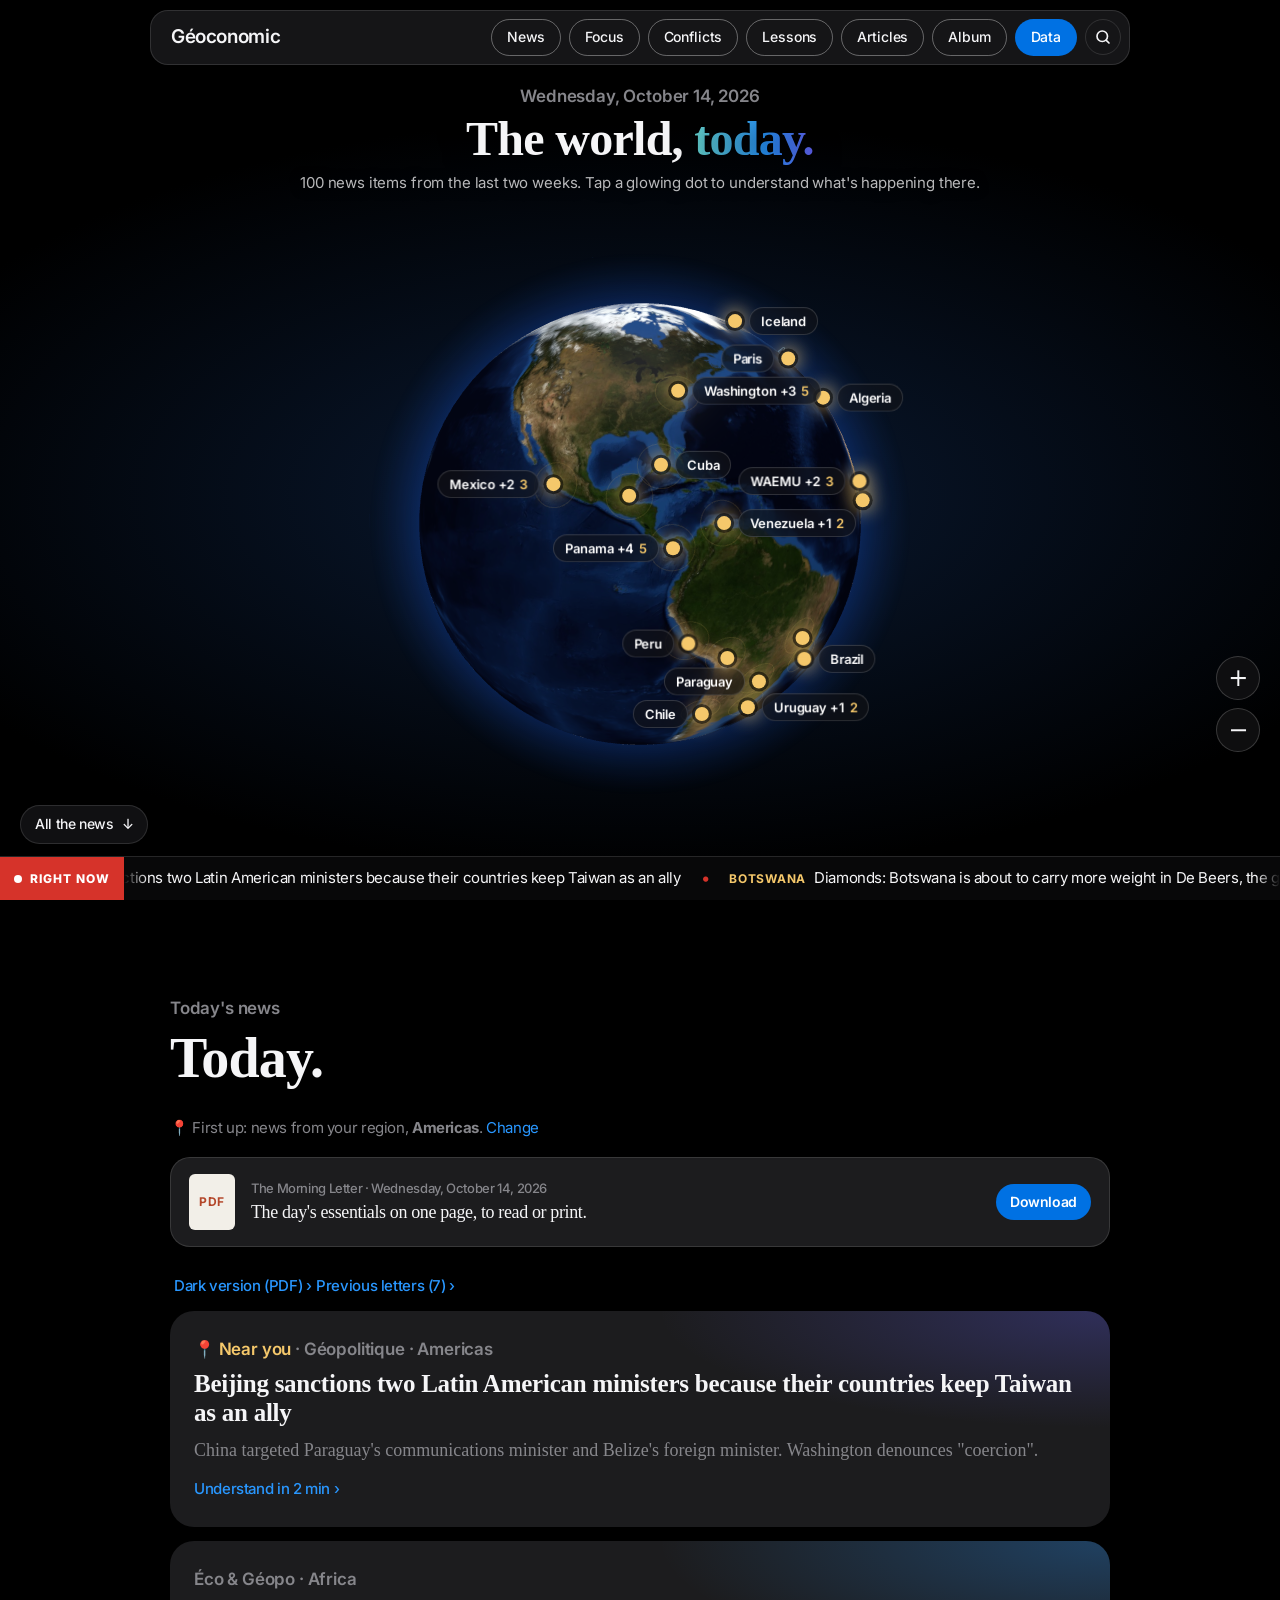
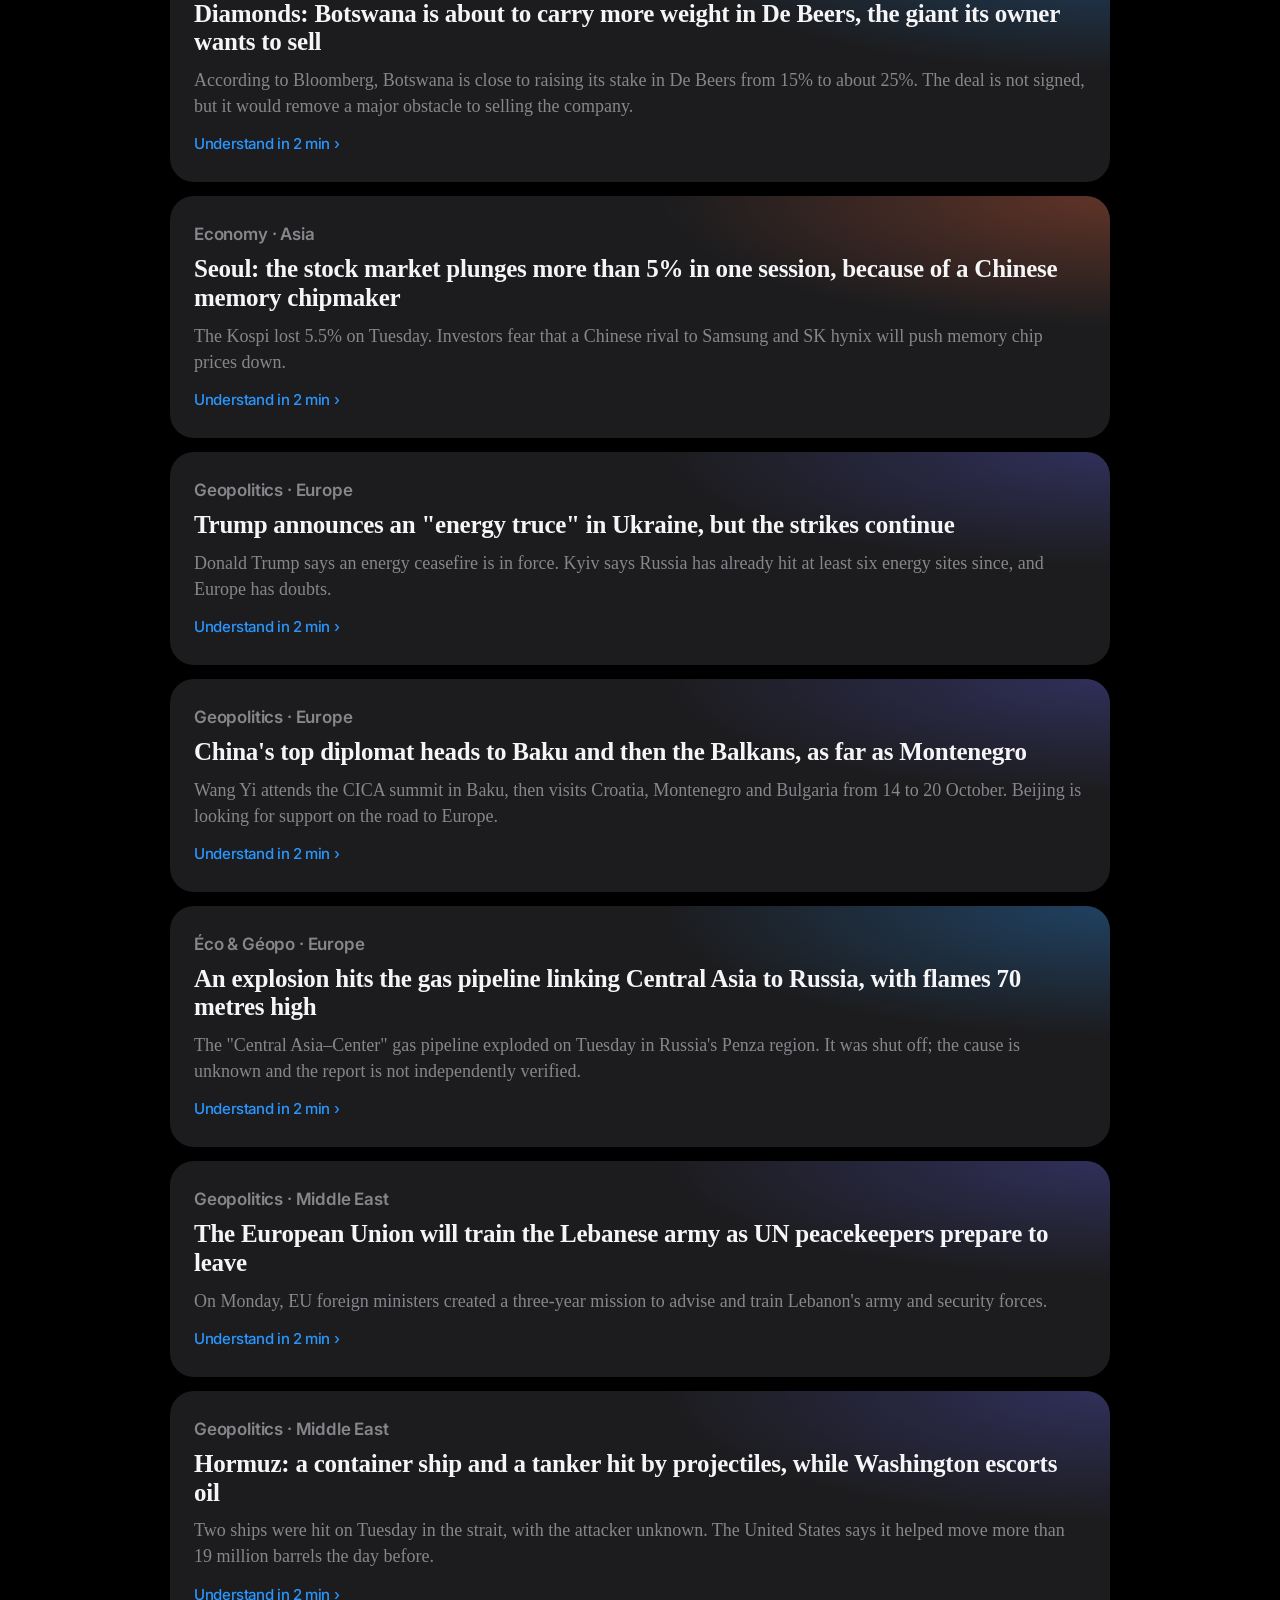
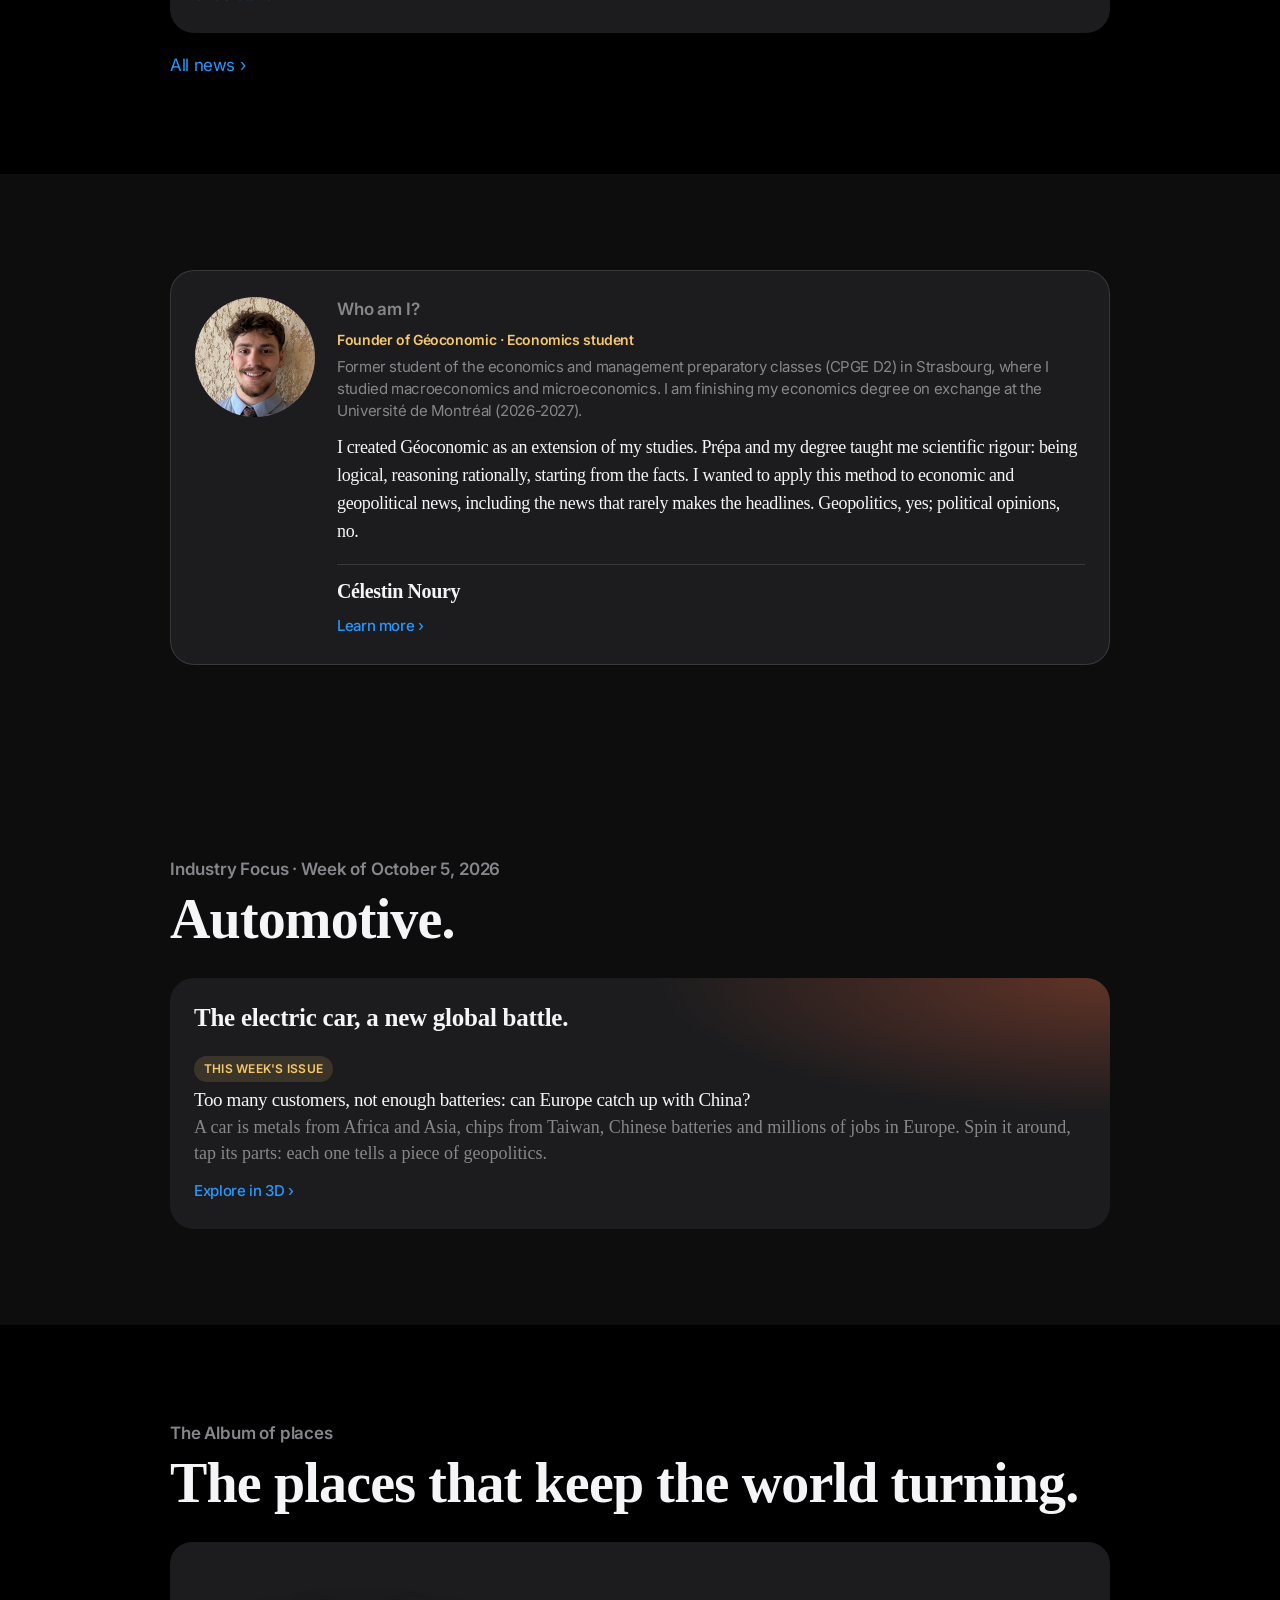
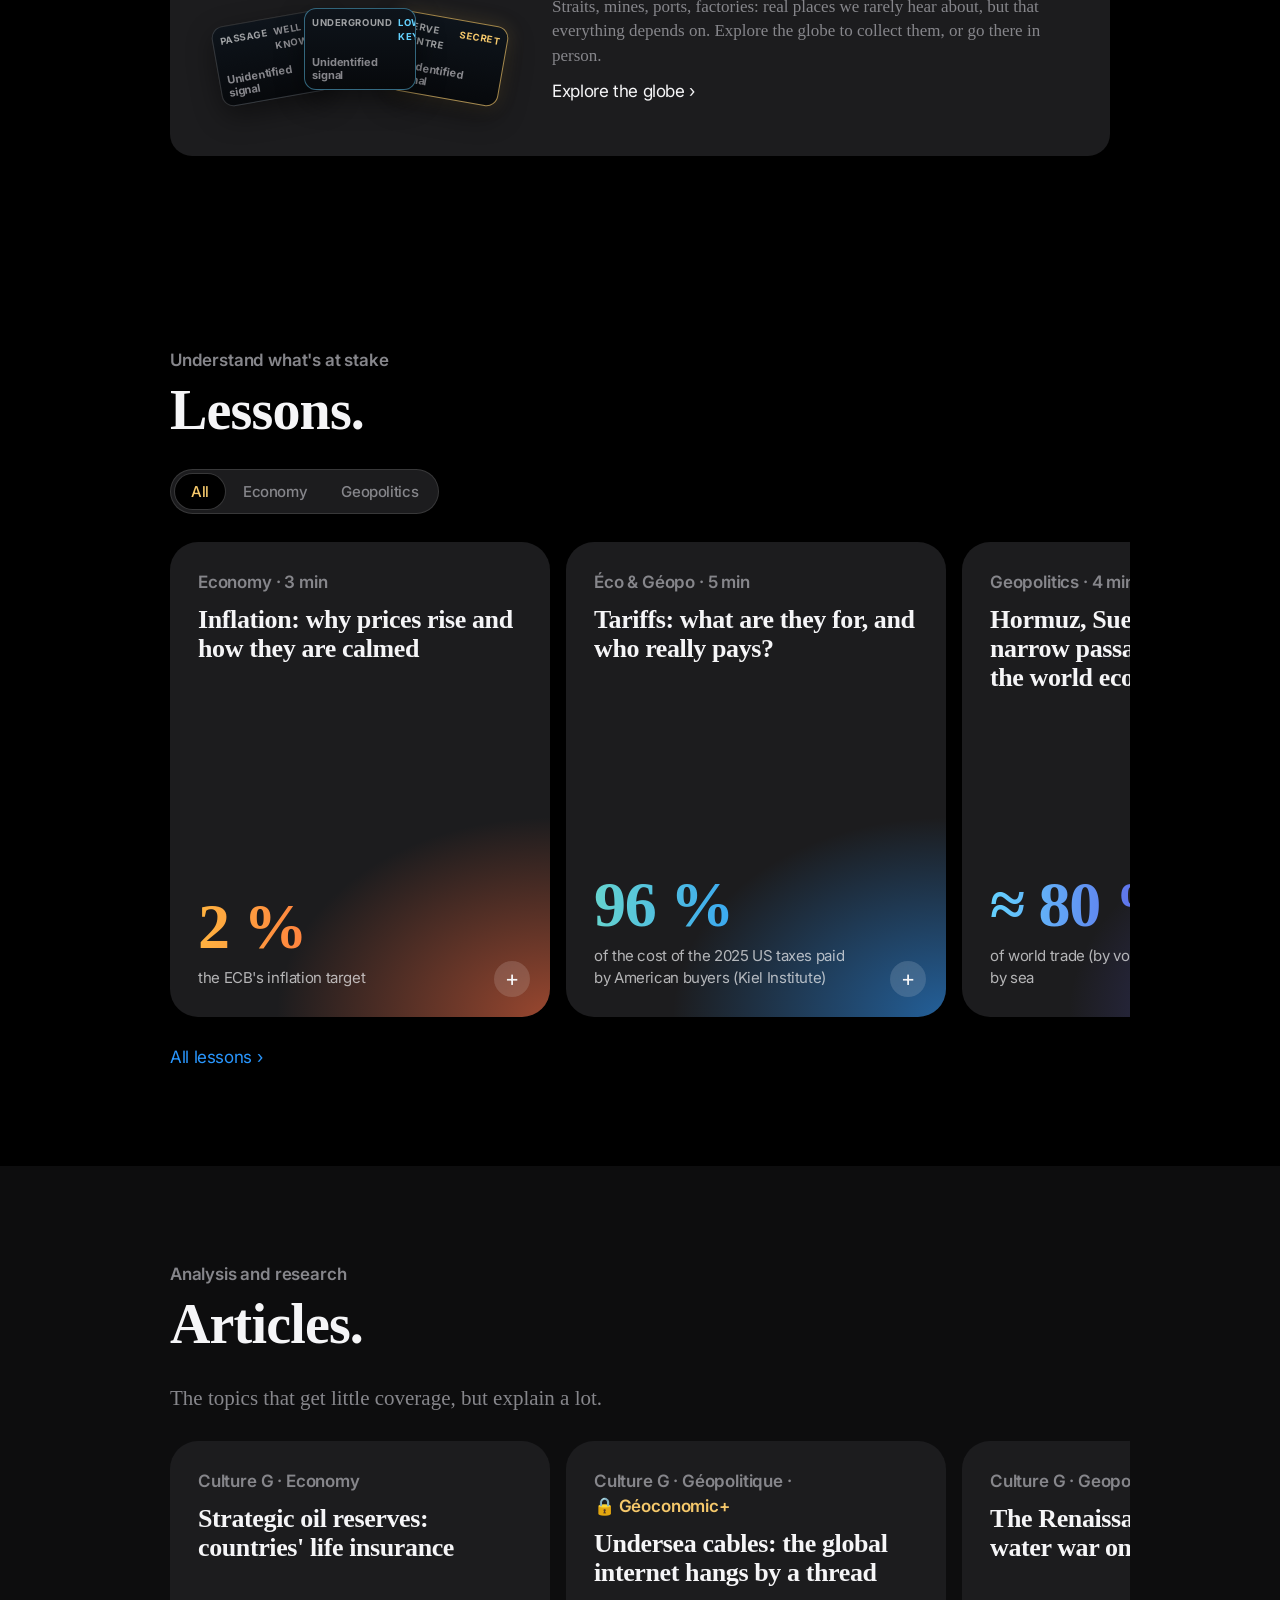
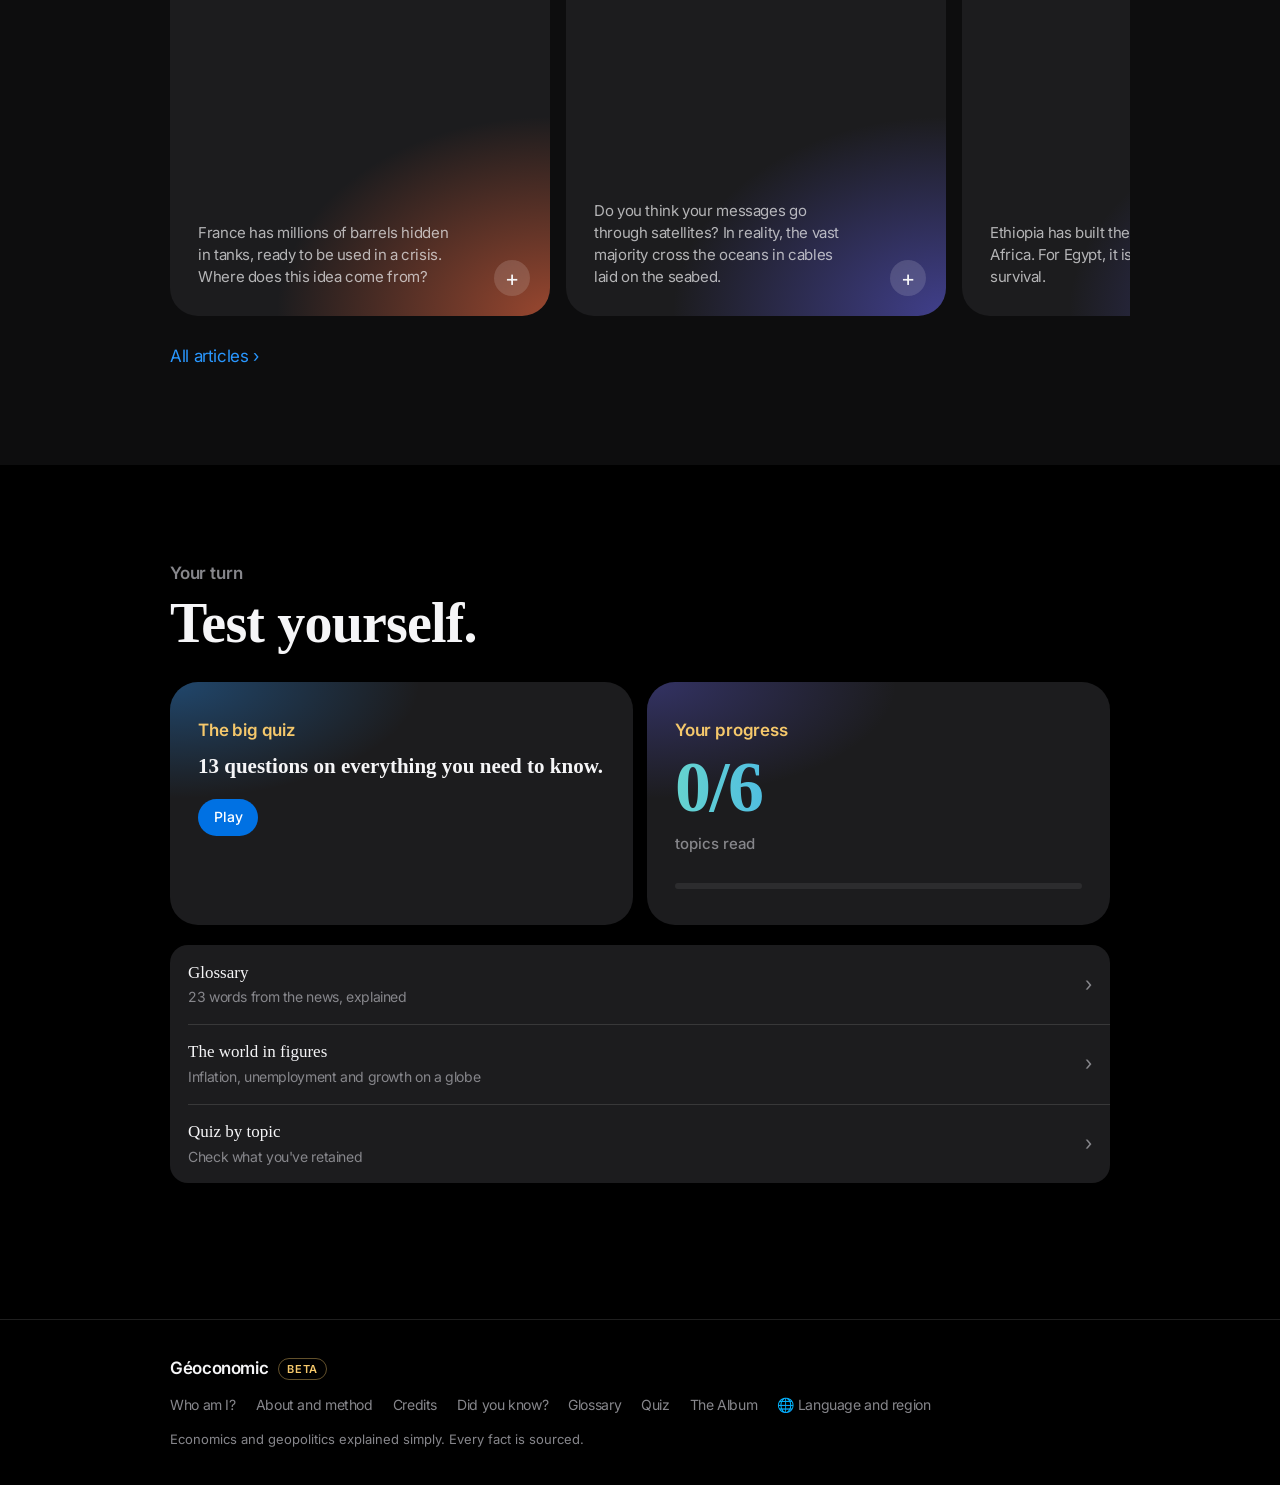
==== commit 3d1a5170: "L'Album devient l'Album des lieux : 24 lieux réels à découvrir Détroits, ports, mines et centres név" ====
--- a/index.html
+++ b/index.html
@@ -75,7 +75,7 @@
   <script src="data/lettres.js"></script>
   <script src="data/auteur.js"></script>
   <script src="data/anecdotes.js"></script>
-  <script src="data/cartes.js"></script>
+  <script src="data/lieux.js"></script>
   <script src="data/iso2.js"></script>
   <script src="viz.js"></script>
   <script src="globe.js"></script>
--- a/styles.css
+++ b/styles.css
@@ -1109,101 +1109,87 @@
 .chain-globe .globe-zoom { right: auto; left: 12px; bottom: 12px; flex-direction: row; }
 .chain-globe .globe-zoom button { width: 36px; height: 36px; }
 
-/* ---------- L'Album : cartes à collectionner ---------- */
-.gcard {
-  --c1: #3a3a3e; --c2: #1c1c1e; --edge: rgba(255,255,255,.18); --glow: transparent;
-  --mx: 50%; --my: 50%; --rx: 0deg; --ry: 0deg;
-  position: relative; display: flex; flex-direction: column; align-items: stretch; gap: 4px;
-  width: 100%; aspect-ratio: 5 / 7; padding: 10px; border-radius: 14px; overflow: hidden;
-  border: 1.5px solid var(--edge); color: var(--text); font: inherit; text-align: left; cursor: pointer;
-  background: radial-gradient(120% 80% at 50% 0%, var(--c1), var(--c2) 70%);
-  box-shadow: 0 10px 30px rgba(0,0,0,.45), 0 0 22px var(--glow);
-  transform: perspective(700px) rotateX(var(--rx)) rotateY(var(--ry));
-  transition: transform .25s var(--ease), box-shadow .25s var(--ease);
-}
-.gcard:hover { box-shadow: 0 14px 40px rgba(0,0,0,.55), 0 0 30px var(--glow); }
-.gcard.f-principe { --c1: #1d4a6b; --c2: #0b1622; }
-.gcard.f-moment { --c1: #6b3a1d; --c2: #1c0f08; }
-.gcard.f-personnage { --c1: #4a2a6b; --c2: #140b22; }
-.gcard.r-rare { --edge: #64d2ff; --glow: rgba(100,210,255,.18); }
-.gcard.r-epique { --edge: #bf5af2; --glow: rgba(191,90,242,.3); }
-.gcard.r-legendaire { --edge: var(--gold); --glow: rgba(245,200,107,.4); }
-.gcard-foil {
-  position: absolute; inset: 0; pointer-events: none; mix-blend-mode: color-dodge; opacity: 0;
+/* ---------- L'Album des lieux : fiches satellite ---------- */
+.mono { font-family: ui-monospace, "SF Mono", Menlo, Consolas, monospace; letter-spacing: .02em; }
+.atlas-hero {
+  padding: 110px 0 40px; text-align: center;
   background:
-    radial-gradient(circle at var(--mx) var(--my), rgba(255,255,255,.35), transparent 45%),
-    repeating-linear-gradient(115deg, rgba(255,0,128,.25) 0 6%, rgba(255,214,0,.22) 12%, rgba(0,255,200,.22) 18%, rgba(80,120,255,.25) 24%);
-  background-size: 100% 100%, 300% 300%; background-position: center, var(--mx) var(--my);
-  transition: opacity .3s;
-}
-.gcard.r-rare .gcard-foil { opacity: .22; }
-.gcard.r-epique .gcard-foil { opacity: .4; }
-.gcard.r-legendaire .gcard-foil { opacity: .6; animation: foilShift 6s linear infinite; }
-@keyframes foilShift { to { background-position: center, 300% 300%; } }
-.gcard-top { display: flex; justify-content: space-between; gap: 6px; font-size: 9.5px; font-weight: 700; letter-spacing: .04em; text-transform: uppercase; color: rgba(255,255,255,.7); }
-.gcard-rar { color: var(--edge); }
-.gcard.r-commune .gcard-rar { color: rgba(255,255,255,.55); }
-.gcard-art {
-  flex: 1; display: grid; place-items: center; font-size: clamp(34px, 9vw, 52px); line-height: 1;
-  margin: 2px 0; border-radius: 10px; border: 1px solid rgba(255,255,255,.08);
-  background: radial-gradient(circle at 50% 40%, rgba(255,255,255,.14), rgba(0,0,0,.25) 70%);
-  filter: drop-shadow(0 4px 12px rgba(0,0,0,.4));
-}
-.gcard-title { font-size: 14px; font-weight: 700; line-height: 1.15; letter-spacing: -.01em; }
-.gcard-sub { font-size: 10.5px; color: rgba(255,255,255,.6); white-space: nowrap; overflow: hidden; text-overflow: ellipsis; }
-.gcard-stats { display: grid; grid-template-columns: repeat(3, 1fr); gap: 3px; margin-top: 3px; }
-.gcard-stats span { display: flex; flex-direction: column; align-items: center; padding: 3px 0; border-radius: 6px; background: rgba(0,0,0,.35); }
-.gcard-stats i { font-style: normal; font-size: 8.5px; color: rgba(255,255,255,.55); text-transform: uppercase; letter-spacing: .03em; }
-.gcard-stats b { font-size: 13px; }
-.gcard-count { position: absolute; top: 30px; right: 12px; font-size: 11px; font-weight: 700; padding: 1px 6px; border-radius: 99px; background: rgba(0,0,0,.6); }
-.gcard.locked { --c1: #1a1a1c; --c2: #0a0a0b; filter: saturate(.3); }
-.gcard.locked .gcard-art { color: rgba(255,255,255,.25); font-weight: 700; }
-.gcard.locked .gcard-foil { opacity: 0; animation: none; }
-.gcard.big { width: min(260px, 70vw); }
-.gcard.big .gcard-title { font-size: 19px; }
-.gcard.big .gcard-art { font-size: 72px; }
-
-.album-hero { padding: 120px 0 60px; text-align: center; background: radial-gradient(80% 60% at 50% 0%, rgba(94,92,230,.22), transparent 70%); }
-.album-hero .lead { margin-left: auto; margin-right: auto; }
-.album-fan { display: flex; justify-content: center; margin: 34px auto 10px; height: 230px; }
-.album-fan .gcard { width: 150px; flex: none; pointer-events: none; }
-.album-fan .gcard:nth-child(1) { transform: translate(30px, 16px) rotate(-12deg); }
-.album-fan .gcard:nth-child(2) { z-index: 2; transform: translateY(-4px); }
-.album-fan .gcard:nth-child(3) { transform: translate(-30px, 16px) rotate(12deg); }
-.album-fan.small { height: 150px; margin: 0; }
-.album-fan.small .gcard { width: 96px; padding: 6px; }
-.album-fan.small .gcard-stats, .album-fan.small .gcard-top { display: none; }
-.album-fan.small .gcard-title { font-size: 11px; }
-.album-counters { display: flex; justify-content: center; flex-wrap: wrap; gap: 8px 22px; color: var(--muted); font-size: 15px; margin: 18px 0 22px; }
+    radial-gradient(70% 50% at 50% 45%, rgba(41,151,255,.12), transparent 70%),
+    linear-gradient(rgba(100,210,255,.05) 1px, transparent 1px) 0 0 / 44px 44px,
+    linear-gradient(90deg, rgba(100,210,255,.05) 1px, transparent 1px) 0 0 / 44px 44px,
+    #02050a;
+}
+.atlas-hero .lead { margin-left: auto; margin-right: auto; }
+.album-counters { display: flex; justify-content: center; flex-wrap: wrap; gap: 8px 22px; color: var(--muted); font-size: 15px; margin: 18px 0 0; }
 .album-counters b { color: var(--text); font-size: 20px; margin-right: 2px; }
-.pack-cta {
-  display: inline-flex; align-items: center; gap: 16px; padding: 14px 26px 14px 16px; border-radius: 22px; cursor: pointer;
-  border: 1px solid rgba(245,200,107,.5); color: var(--text); font: inherit; text-align: left;
-  background: linear-gradient(135deg, rgba(245,200,107,.18), rgba(94,92,230,.22));
-  box-shadow: 0 0 40px rgba(245,200,107,.15); animation: ctaPulse 2.6s ease-in-out infinite;
-}
-.pack-cta b { display: block; font-size: 19px; }
-.pack-cta small { color: var(--muted); font-size: 13px; }
-.pack-cta:disabled { animation: none; opacity: .55; cursor: default; }
-@keyframes ctaPulse { 50% { box-shadow: 0 0 60px rgba(245,200,107,.3); } }
-.pack-mini { width: 38px; height: 52px; border-radius: 7px; background: linear-gradient(160deg, #f5c86b, #bf5af2 60%, #2997ff); box-shadow: 0 4px 14px rgba(0,0,0,.5); }
-.album-ways { list-style: none; padding: 0; margin: 26px auto 0; max-width: 560px; text-align: left; display: grid; gap: 8px; }
-.album-ways li { padding: 10px 14px; border-radius: 12px; background: var(--surface); color: var(--muted); font-size: 15px; }
-.album-ways li.done { opacity: .5; text-decoration: line-through; }
-.album-teaser-card { display: grid; grid-template-columns: auto 1fr; gap: 24px; align-items: center; padding: 22px; border-radius: 22px; background: var(--surface); color: var(--text); text-decoration: none; }
-.album-teaser-card .summary { color: var(--muted); font-size: 17px; margin: 0 0 10px; }
-@media (max-width: 600px) {
-  .album-teaser-card { grid-template-columns: 1fr; justify-items: center; text-align: center; }
-  .album-fan .gcard { width: 118px; }
-  .album-fan { height: 215px; }
-  .album-fan .gcard:nth-child(1) { transform: translate(26px, 14px) rotate(-12deg); }
-  .album-fan .gcard:nth-child(3) { transform: translate(-26px, 14px) rotate(12deg); }
-}
-
-.gcard-grid { display: grid; grid-template-columns: repeat(auto-fill, minmax(150px, 1fr)); gap: 14px; margin-top: 22px; }
-@media (max-width: 600px) { .gcard-grid { grid-template-columns: repeat(2, 1fr); gap: 10px; } }
-.album-sub { font-size: 24px; margin: 44px 0 14px; }
-.series-list { display: grid; grid-template-columns: repeat(auto-fill, minmax(260px, 1fr)); gap: 12px; }
+.atlas-globe-wrap { position: relative; max-width: 980px; margin: 10px auto 0; }
+.atlas-globe { height: 520px; text-align: left; }
+.atlas-globe .atlas-pin { left: 0; top: 0; }
+.atlas-globe.no-webgl { display: none; }
+.atlas-fallback { display: none; flex-wrap: wrap; gap: 8px; justify-content: center; padding: 0 16px; }
+.atlas-globe.no-webgl ~ .atlas-fallback { display: flex; }
+.atlas-hud { position: absolute; left: 50%; bottom: 14px; transform: translateX(-50%); margin: 0; display: flex; align-items: center; gap: 8px; white-space: nowrap;
+  padding: 7px 14px; border-radius: 99px; font-size: 12px; color: #9fd8ff; background: rgba(2,8,16,.75); border: 1px solid rgba(100,210,255,.3); pointer-events: none; }
+.hud-dot { width: 7px; height: 7px; border-radius: 50%; background: #64d2ff; box-shadow: 0 0 8px #64d2ff; animation: hudBlink 1.4s infinite; }
+@keyframes hudBlink { 50% { opacity: .25; } }
+.atlas-globe.no-webgl ~ .atlas-hud { position: static; transform: none; margin: 10px auto; width: max-content; }
+.atlas-msg { min-height: 1.4em; color: var(--gold); font-weight: 600; margin: 14px 0 0; }
+.atlas-real { display: flex; flex-direction: column; align-items: center; gap: 8px; margin-top: 12px; }
+.atlas-real p { color: var(--muted); font-size: 14px; max-width: 460px; margin: 0; }
+.atlas-real .pill-btn { border: 0; cursor: pointer; font: inherit; }
+@media (max-width: 600px) { .atlas-globe { height: 380px; } .atlas-hud { font-size: 10.5px; padding: 6px 10px; } .atlas-hud .hud-sep, .atlas-hud span:last-child { display: none; } }
+
+/* Points du globe : signaux (à explorer) et lieux découverts */
+.atlas-pin { position: relative; width: 0; height: 0; padding: 0; border: 0; background: none; cursor: pointer; pointer-events: auto; }
+.atlas-dot { position: absolute; left: -7px; top: -7px; width: 14px; height: 14px; border-radius: 50%; }
+.atlas-pin.signal .atlas-dot { background: rgba(100,210,255,.25); border: 1.5px solid #64d2ff; box-shadow: 0 0 10px #64d2ff; }
+.atlas-pin.signal::after { content: ""; position: absolute; left: -18px; top: -18px; width: 36px; height: 36px; }
+.atlas-pin.found .atlas-dot { left: -5px; top: -5px; width: 10px; height: 10px; background: var(--gold); box-shadow: 0 0 8px 2px rgba(245,200,107,.7); }
+.atlas-label { position: absolute; left: 9px; top: 0; transform: translateY(-50%); color: #fff; font: 600 11px/1 var(--font); white-space: nowrap; background: rgba(0,0,0,.6); border: 1px solid rgba(245,200,107,.5); border-radius: 4px; padding: 3px 6px; pointer-events: none; }
+
+/* Fiche d'un lieu */
+.lcard {
+  --edge: rgba(255,255,255,.16); --tint: #8e8e93;
+  position: relative; display: flex; flex-direction: column; gap: 5px; width: 100%; padding: 10px; border-radius: 12px; overflow: hidden;
+  border: 1px solid var(--edge); color: var(--text); font: inherit; text-align: left; cursor: pointer;
+  background: linear-gradient(180deg, #0e141b, #07090c); box-shadow: 0 10px 28px rgba(0,0,0,.45);
+  transition: transform .2s var(--ease), box-shadow .2s var(--ease);
+}
+.lcard:hover { transform: translateY(-3px); box-shadow: 0 16px 36px rgba(0,0,0,.55), 0 0 0 1px var(--edge); }
+.lcard.v-discret { --edge: rgba(100,210,255,.45); --tint: #64d2ff; }
+.lcard.v-cache { --edge: rgba(191,90,242,.5); --tint: #bf5af2; }
+.lcard.v-secret { --edge: rgba(245,200,107,.65); --tint: var(--gold); box-shadow: 0 10px 28px rgba(0,0,0,.45), 0 0 18px rgba(245,200,107,.18); }
+.lcard-top { display: flex; justify-content: space-between; gap: 6px; font-size: 9.5px; font-weight: 700; letter-spacing: .06em; text-transform: uppercase; color: rgba(255,255,255,.6); }
+.lcard-vis { color: var(--tint); }
+.sat { position: relative; display: block; aspect-ratio: 4 / 3; border-radius: 8px; overflow: hidden; background: #050a12; --z: 1.5; }
+.sat-img { position: absolute; width: calc(4096px * var(--z)); height: calc(2048px * var(--z)); left: calc(50% - var(--x) * 1px * var(--z)); top: calc(50% - var(--y) * 1px * var(--z)); background-size: 100% 100%; filter: saturate(1.15) contrast(1.1); }
+.sat.hidden .sat-img { filter: blur(7px) grayscale(.6) brightness(.5); }
+.sat-cross { position: absolute; inset: 0; background:
+  linear-gradient(var(--tint), var(--tint)) 50% 50% / 1px 26% no-repeat,
+  linear-gradient(var(--tint), var(--tint)) 50% 50% / 26% 1px no-repeat; opacity: .8; }
+.sat-cross::after { content: ""; position: absolute; left: 50%; top: 50%; width: 22px; height: 22px; margin: -11px 0 0 -11px; border: 1.5px solid var(--tint); border-radius: 50%; }
+.sat-scan { position: absolute; inset: 0; background: repeating-linear-gradient(0deg, rgba(0,0,0,.18) 0 1px, transparent 1px 3px); pointer-events: none; }
+.sat-coord { position: absolute; left: 6px; bottom: 5px; font: 600 9.5px/1 ui-monospace, Menlo, monospace; color: #cfe9ff; background: rgba(0,0,0,.55); padding: 3px 5px; border-radius: 4px; }
+.lcard.locked .sat-cross { animation: hudBlink 1.6s infinite; }
+.lcard-name { font-size: 15px; font-weight: 700; line-height: 1.15; letter-spacing: -.01em; margin-top: 2px; }
+.lcard.locked .lcard-name { color: var(--muted); }
+.lcard-where { font-size: 11px; color: rgba(255,255,255,.55); white-space: nowrap; overflow: hidden; text-overflow: ellipsis; }
+.lcard-key { display: flex; flex-direction: column; padding: 6px 8px; border-radius: 8px; background: rgba(255,255,255,.05); border-left: 2px solid var(--tint); min-height: 46px; }
+.lcard-key b { font-size: 17px; color: var(--tint); }
+.lcard.v-connu .lcard-key b { color: #fff; }
+.lcard-key small { font-size: 10.5px; color: rgba(255,255,255,.6); line-height: 1.25; }
+.lcard-code { display: flex; justify-content: space-between; align-items: center; font: 600 9.5px/1 ui-monospace, Menlo, monospace; color: rgba(255,255,255,.4); margin-top: 1px; }
+.lcard-real { color: #30d158; border: 1px solid rgba(48,209,88,.6); border-radius: 3px; padding: 2px 4px; transform: rotate(-4deg); }
+.lcard.big { width: min(280px, 72vw); }
+.lcard.big .sat { --z: 2.6; }
+.lcard.big .lcard-name { font-size: 19px; }
+
+.gcard-grid { display: grid; grid-template-columns: repeat(auto-fill, minmax(170px, 1fr)); gap: 14px; margin-top: 22px; }
+@media (max-width: 600px) { .gcard-grid { grid-template-columns: repeat(2, minmax(0, 1fr)); gap: 10px; } }
+.fam-seg .segmented { max-width: 100%; overflow-x: auto; scrollbar-width: none; }
+.fam-seg .segmented button { flex: none; }
+.album-sub { font-size: 24px; margin: 44px 0 6px; }
+.series-list { display: grid; grid-template-columns: repeat(auto-fill, minmax(280px, 1fr)); gap: 12px; margin-top: 14px; }
 .series { padding: 14px 16px; border-radius: 16px; background: var(--surface); }
 .series.done { box-shadow: 0 0 0 1px var(--gold), 0 0 24px rgba(245,200,107,.15); }
 .series p { margin: 0; display: flex; justify-content: space-between; gap: 10px; }
@@ -1212,109 +1198,54 @@
 .series-bar { height: 4px; border-radius: 4px; background: var(--surface-2); margin: 10px 0; overflow: hidden; }
 .series-bar span { display: block; height: 100%; background: var(--grad-mix); }
 .series.done .series-bar span { background: var(--gold); }
-.series-icons { display: flex; flex-wrap: wrap; gap: 6px; font-size: 20px; }
-.series-icons .off { opacity: .3; font-size: 14px; width: 26px; height: 26px; display: grid; place-items: center; border-radius: 8px; background: var(--surface-2); }
+.route-stops { display: flex; flex-wrap: wrap; align-items: center; gap: 4px 6px; font-size: 13px; }
+.route-stops span { padding: 2px 8px; border-radius: 99px; background: rgba(245,200,107,.12); color: var(--gold); }
+.route-stops span.off { background: var(--surface-2); color: var(--muted); }
+.route-stops i { font-style: normal; color: var(--muted); }
 .album-note { color: var(--muted); font-size: 13px; margin-top: 28px; }
 
-.defi { display: grid; grid-template-columns: 200px 1fr; gap: 28px; align-items: start; margin-top: 10px; }
-.defi-boss .gcard { box-shadow: 0 0 40px rgba(255,69,58,.35); }
-.defi-body .lead { margin-top: 0; }
-.defi-rule { color: var(--muted); font-size: 15px; }
-.defi-ok { color: var(--green); font-weight: 600; }
-.defi-team { display: flex; gap: 10px; margin: 14px 0 10px; }
-.defi-team .slot { flex: 1; min-height: 64px; display: grid; place-items: center; border-radius: 12px; border: 1.5px dashed var(--hairline); color: var(--muted); font-size: 22px; text-align: center; padding: 6px; }
-.defi-team .slot.full { border-style: solid; border-color: var(--blue-text); color: var(--text); background: rgba(41,151,255,.08); }
-.defi-team .slot small { display: block; font-size: 11px; line-height: 1.2; color: var(--muted); }
-.defi-meter { position: relative; height: 26px; border-radius: 13px; background: var(--surface-2); overflow: hidden; margin-bottom: 14px; display: flex; align-items: center; justify-content: flex-end; gap: 4px; padding-right: 12px; font-size: 13px; }
-.defi-meter span { position: absolute; left: 0; top: 0; bottom: 0; width: 0; background: linear-gradient(90deg, #ff453a, #f5c86b, #30d158); transition: width .5s var(--ease); }
-.defi-meter b, .defi-meter i { position: relative; font-style: normal; }
-.defi-result { font-weight: 700; min-height: 1.4em; }
-.defi-result.win { color: var(--green); }
-.defi-result.lose { color: var(--red); }
-.defi-pick { display: flex; flex-wrap: wrap; gap: 8px; margin-top: 12px; }
-.pick { display: inline-flex; align-items: center; gap: 6px; padding: 7px 12px; border-radius: 99px; border: 1px solid var(--hairline); background: var(--surface); color: var(--text); font: inherit; font-size: 14px; cursor: pointer; }
-.pick b { color: var(--gold); font-size: 13px; }
-.pick[aria-pressed="true"] { border-color: var(--blue-text); background: rgba(41,151,255,.15); }
-@media (max-width: 600px) { .defi { grid-template-columns: 1fr; } .defi-boss { width: 170px; margin: 0 auto; } }
-
-.duel { margin-top: 20px; }
-.duel-score { color: var(--muted); font-weight: 600; }
-.duel-row { display: grid; grid-template-columns: minmax(0, 190px) auto minmax(0, 190px); gap: 14px; align-items: center; justify-content: center; margin: 14px 0; }
-.duel-vs { font-weight: 800; font-size: 22px; background: var(--grad-eco); -webkit-background-clip: text; background-clip: text; color: transparent; }
-.duel-ask { text-align: center; font-weight: 600; }
-.duel-stats { display: flex; flex-wrap: wrap; gap: 8px; justify-content: center; }
-.duel-end { font-size: 22px; font-weight: 700; }
-.duel-end.win { color: var(--green); } .duel-end.lose { color: var(--red); }
-
-/* Retournement des cartes (paquets et duels) */
-.flip { perspective: 900px; cursor: pointer; }
-.flip-in { position: relative; transition: transform .7s cubic-bezier(.2,.8,.2,1); transform-style: preserve-3d; }
-.flip.flipped .flip-in { transform: rotateY(180deg); }
-.flip-back, .flip-front { backface-visibility: hidden; -webkit-backface-visibility: hidden; }
-.flip-front { transform: rotateY(180deg); position: relative; }
-.flip-back {
-  position: absolute; inset: 0; border-radius: 14px; display: grid; place-items: center; border: 1.5px solid rgba(255,255,255,.25);
-  background: repeating-linear-gradient(45deg, rgba(255,255,255,.04) 0 8px, transparent 8px 16px), linear-gradient(160deg, #1d2a6b, #0b0b22 60%, #3a1d6b);
-}
-.flip-back span { font-size: 40px; font-weight: 800; background: var(--grad-mix); -webkit-background-clip: text; background-clip: text; color: transparent; }
-.flip.burst .flip-front::after { content: ""; position: absolute; inset: -30%; pointer-events: none; background: radial-gradient(circle, rgba(245,200,107,.55), transparent 60%); animation: burst 1.1s ease-out forwards; }
-@keyframes burst { from { opacity: 1; transform: scale(.4); } to { opacity: 0; transform: scale(1.4); } }
-.gnew, .gdup { position: absolute; left: 50%; bottom: -12px; transform: translateX(-50%); padding: 2px 10px; border-radius: 99px; font-size: 11px; font-weight: 700; white-space: nowrap; }
-.gnew { background: var(--gold); color: #000; }
-.gdup { background: var(--surface-2); color: var(--muted); }
-
-/* Fenêtres : fiche d'une carte, ouverture d'un paquet */
+.album-teaser-card { display: grid; grid-template-columns: auto 1fr; gap: 24px; align-items: center; padding: 22px; border-radius: 22px; background: var(--surface); color: var(--text); text-decoration: none; }
+.album-teaser-card .summary { color: var(--muted); font-size: 17px; margin: 0 0 10px; }
+.album-fan { display: flex; justify-content: center; }
+.album-fan.small { height: 170px; align-items: center; }
+.album-fan .lcard { width: 112px; flex: none; pointer-events: none; padding: 7px; }
+.album-fan .lcard-key, .album-fan .lcard-where, .album-fan .lcard-code { display: none; }
+.album-fan .lcard-name { font-size: 11px; }
+.album-fan .lcard:nth-child(1) { transform: translate(24px, 10px) rotate(-10deg); }
+.album-fan .lcard:nth-child(2) { z-index: 2; }
+.album-fan .lcard:nth-child(3) { transform: translate(-24px, 10px) rotate(10deg); }
+@media (max-width: 600px) { .album-teaser-card { grid-template-columns: 1fr; justify-items: center; text-align: center; } }
+
+/* Fenêtres : fiche d'un lieu, exploration */
 body.no-scroll { overflow: hidden; }
 .album-overlay { position: fixed; inset: 0; z-index: 200; display: grid; place-items: center; padding: 16px; background: rgba(0,0,0,.72); backdrop-filter: blur(14px); -webkit-backdrop-filter: blur(14px); opacity: 0; transition: opacity .25s; overflow-y: auto; }
 .album-overlay.on { opacity: 1; }
-.album-sheet { position: relative; width: min(860px, 100%); max-height: calc(100vh - 32px); overflow-y: auto; border-radius: 24px; background: var(--bg-2); border: 1px solid var(--hairline); padding: 28px; }
-.pack-overlay .album-sheet { background: transparent; border: 0; overflow: visible; }
-.album-x { position: absolute; top: 12px; right: 14px; width: 34px; height: 34px; border-radius: 50%; border: 0; background: var(--surface-2); color: var(--text); font-size: 22px; cursor: pointer; z-index: 2; }
+.album-sheet { position: relative; width: min(880px, 100%); max-height: calc(100vh - 32px); overflow-y: auto; border-radius: 24px; background: #070b10; border: 1px solid rgba(100,210,255,.18); padding: 28px; }
+.album-x { position: absolute; top: 12px; right: 14px; width: 34px; height: 34px; border-radius: 50%; border: 0; background: var(--surface-2); color: var(--text); font-size: 22px; cursor: pointer; z-index: 3; }
 .gdetail { display: grid; grid-template-columns: auto 1fr; gap: 28px; align-items: start; }
+.gdetail-card { position: relative; }
 .gdetail .title { margin-top: 4px; }
 .gdetail .lead { font-size: 19px; margin-top: 10px; }
+.lwhere { color: var(--muted); font-size: 15px; margin: 6px 0 0; }
 .gfact { margin-top: 16px; padding: 14px 16px; border-radius: 14px; background: var(--surface); font-size: 16px; line-height: 1.45; }
-.gfact b { display: block; color: var(--gold); font-size: 13px; text-transform: uppercase; letter-spacing: .04em; margin-bottom: 4px; }
+.gfact b { display: block; color: var(--gold); font-size: 15px; margin-bottom: 4px; }
 .gsrc { font-size: 13px; color: var(--blue-text); white-space: nowrap; }
 .gserie { color: var(--muted); font-size: 15px; margin: 14px 0 6px; }
-.gdetail .more { display: block; margin-top: 8px; }
-.gdetail .pill-btn { margin-top: 18px; border: 0; cursor: pointer; font: inherit; }
-.gdetail .pill-btn:disabled { opacity: .45; cursor: default; }
-@media (max-width: 600px) { .album-sheet { padding: 22px 18px; } .gdetail { grid-template-columns: 1fr; justify-items: center; } .gdetail-body { width: 100%; } .gdetail .gcard.big { width: 200px; } }
-
-.pack-stage { display: grid; justify-items: center; gap: 26px; }
-.pack {
-  width: 200px; height: 290px; border-radius: 18px; border: 0; cursor: pointer; color: #fff; font: inherit; position: relative; overflow: hidden;
-  display: flex; flex-direction: column; align-items: center; justify-content: center; gap: 6px;
-  background: linear-gradient(160deg, #f5c86b, #bf5af2 55%, #2997ff); box-shadow: 0 20px 60px rgba(0,0,0,.6), 0 0 50px rgba(191,90,242,.35);
-  animation: packFloat 2.4s ease-in-out infinite;
-}
-.pack.r-epique { box-shadow: 0 20px 60px rgba(0,0,0,.6), 0 0 70px rgba(191,90,242,.6); }
-.pack.r-legendaire { box-shadow: 0 20px 60px rgba(0,0,0,.6), 0 0 90px rgba(245,200,107,.75); }
-.pack::before { content: ""; position: absolute; inset: 0; background: linear-gradient(105deg, transparent 35%, rgba(255,255,255,.5) 50%, transparent 65%); background-size: 250% 100%; animation: shine 2.2s linear infinite; }
-@keyframes shine { from { background-position: 150% 0; } to { background-position: -100% 0; } }
-@keyframes packFloat { 50% { transform: translateY(-8px) rotate(-1deg); } }
-.pack-brand { font-size: 12px; font-weight: 700; letter-spacing: .12em; text-transform: uppercase; opacity: .85; }
-.pack-name { font-size: 30px; font-weight: 800; letter-spacing: -.02em; text-shadow: 0 2px 12px rgba(0,0,0,.3); }
-.pack-tear { position: absolute; bottom: 18px; font-size: 13px; font-weight: 600; opacity: .9; }
-.pack.torn { animation: tear .65s ease-in forwards; }
-@keyframes tear { 30% { transform: scale(1.06) rotate(2deg); } 100% { transform: scale(1.3); opacity: 0; filter: brightness(3); } }
-.pack-cards { display: grid; grid-template-columns: repeat(4, 170px); gap: 16px; }
-.pack-cards .flip { animation: dealIn .5s var(--d) both cubic-bezier(.2,.8,.2,1); }
-@keyframes dealIn { from { opacity: 0; transform: translateY(40px) scale(.8); } }
-.pack-cards .flip-back { aspect-ratio: 5 / 7; position: relative; }
-.pack-cards .flip-front { position: absolute; inset: 0; }
-.pack-actions { display: flex; gap: 10px; }
-.pack-actions .pill-btn { cursor: pointer; font: inherit; }
-.pack-actions .pill-btn.blue { border: 0; }
-@media (max-width: 760px) { .pack-cards { grid-template-columns: repeat(2, minmax(0, 150px)); gap: 22px 14px; } }
-.duel-hidden .flip-back { aspect-ratio: 5 / 7; position: relative; }
-.duel-hidden .flip-front { position: absolute; inset: 0; }
-
-.toast { position: fixed; left: 50%; bottom: 24px; z-index: 300; transform: translate(-50%, 30px); opacity: 0; padding: 12px 18px; border-radius: 16px; background: var(--surface-2); border: 1px solid rgba(245,200,107,.5); box-shadow: 0 10px 40px rgba(0,0,0,.5); font-weight: 600; transition: all .35s var(--ease); max-width: calc(100% - 32px); }
-.toast.on { transform: translate(-50%, 0); opacity: 1; }
-.toast a { color: var(--gold); text-decoration: none; }
-
-.fam-seg .segmented { max-width: 100%; overflow-x: auto; scrollbar-width: none; }
-.fam-seg .segmented button { flex: none; }
-@media (max-width: 600px) { .album-fan .gcard-stats { display: none; } .album-fan .gcard-top { font-size: 8px; } }
+.ldetail-actions { display: flex; flex-wrap: wrap; gap: 8px; margin-top: 14px; }
+.ldetail-actions .pill-btn { cursor: pointer; font: inherit; font-size: 14px; text-decoration: none; }
+.stamp { position: absolute; right: -10px; top: 34%; transform: rotate(-12deg); padding: 6px 12px; border: 2.5px solid #30d158; border-radius: 8px; color: #30d158; font-weight: 800; letter-spacing: .06em; text-transform: uppercase; font-size: 15px; background: rgba(0,0,0,.6); text-align: center; animation: stampIn .5s cubic-bezier(.2,1.6,.4,1) both; }
+.stamp small { display: block; font-size: 9px; font-weight: 600; letter-spacing: 0; text-transform: none; }
+@keyframes stampIn { from { transform: rotate(-12deg) scale(2.2); opacity: 0; } }
+@media (max-width: 600px) { .album-sheet { padding: 22px 18px; } .gdetail { grid-template-columns: 1fr; justify-items: center; } .gdetail-body { width: 100%; } .lcard.big { width: 220px; } }
+
+.scan-overlay .album-sheet { background: transparent; border: 0; overflow: visible; width: min(420px, 100%); }
+.scan { display: grid; justify-items: center; gap: 10px; }
+.scan-view { position: relative; width: min(320px, 80vw); aspect-ratio: 1; border-radius: 50%; overflow: hidden; border: 1px solid rgba(100,210,255,.5); box-shadow: 0 0 60px rgba(41,151,255,.35); }
+.scan-zoom { position: absolute; inset: 0; animation: scanZoom 2.1s cubic-bezier(.3,.1,.2,1) both; }
+.scan-zoom .sat { --tint: #64d2ff; position: absolute; inset: 0; aspect-ratio: auto; border-radius: 0; --z: 3; }
+.scan-zoom .sat-coord { display: none; }
+@keyframes scanZoom { from { transform: scale(.08); filter: blur(2px); } to { transform: scale(1); filter: none; } }
+.scan-ring { position: absolute; inset: 0; border-radius: 50%; background: conic-gradient(from 0deg, rgba(100,210,255,.35), transparent 25%); animation: sweep 1.2s linear infinite; }
+@keyframes sweep { to { transform: rotate(360deg); } }
+.scan-line { margin: 0; color: #9fd8ff; font-size: 14px; }
+.scan-line.dim { color: var(--muted); animation: hudBlink 1s infinite; }
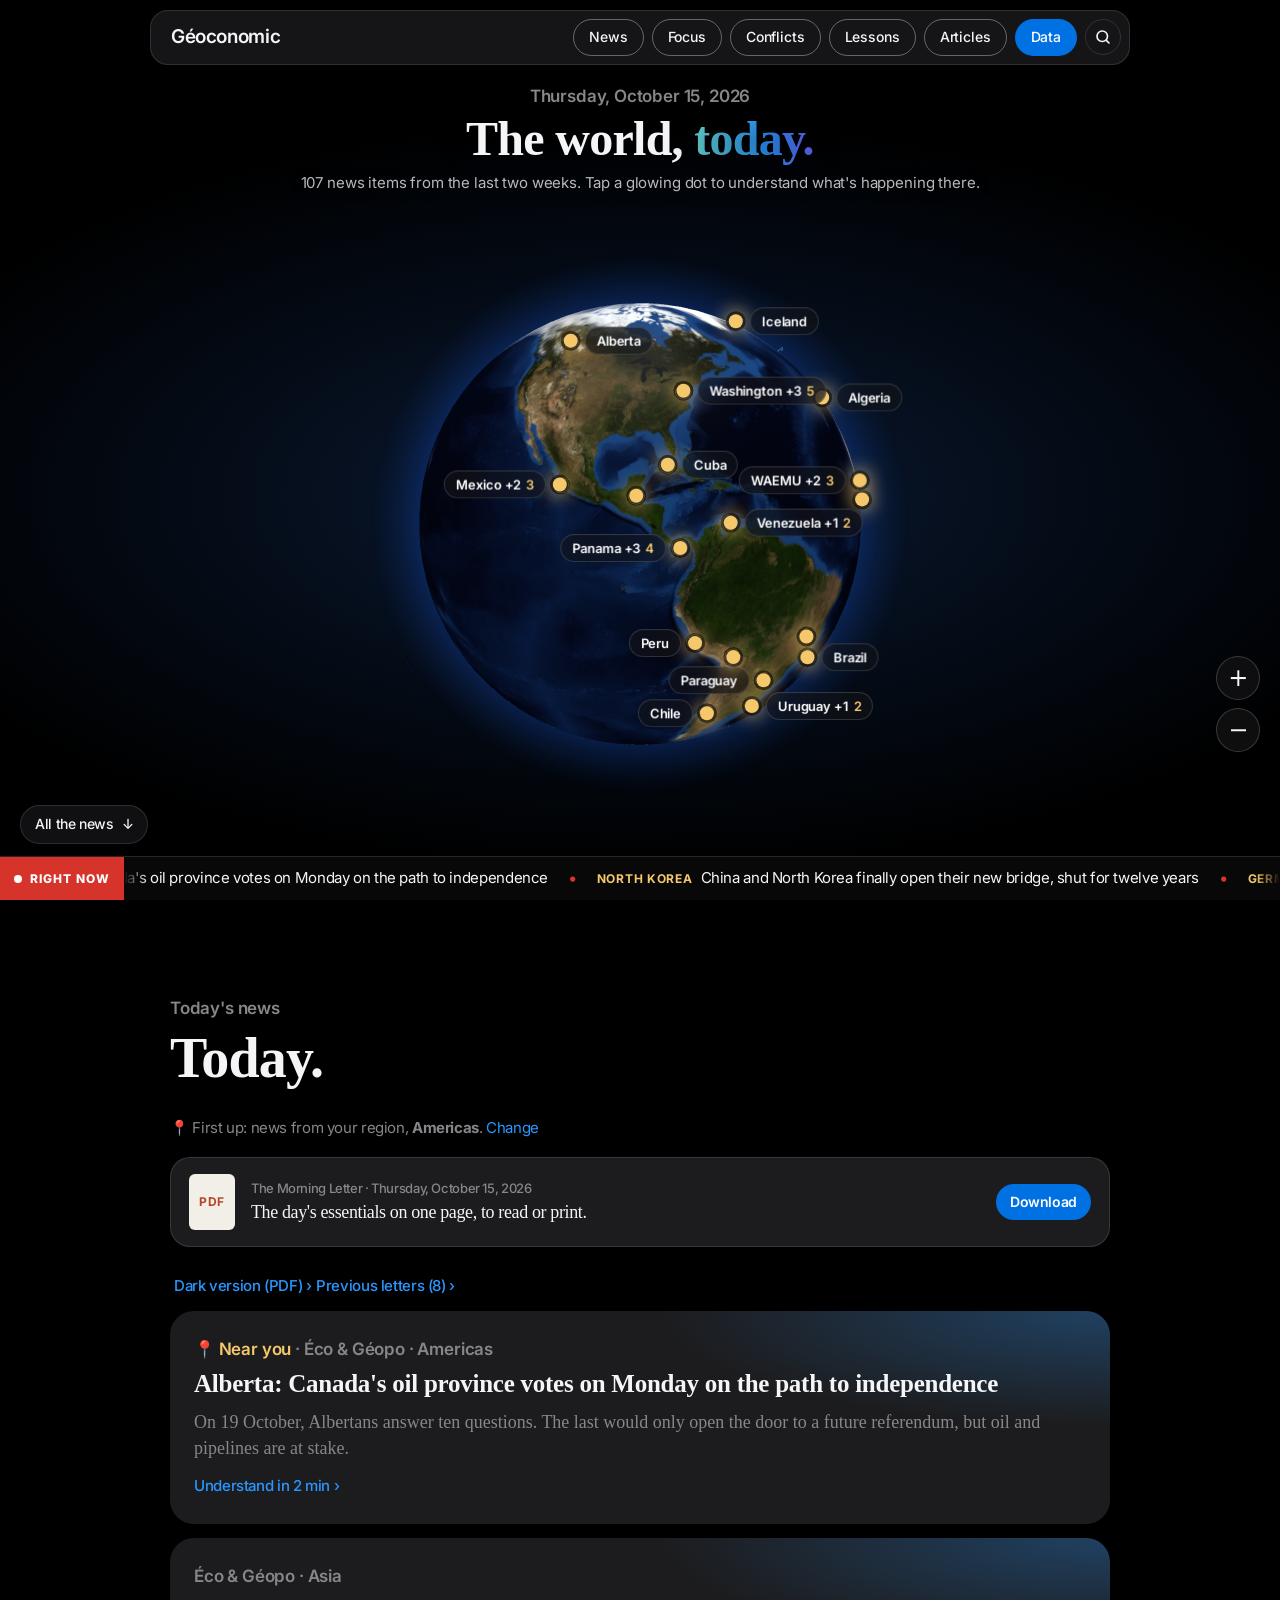
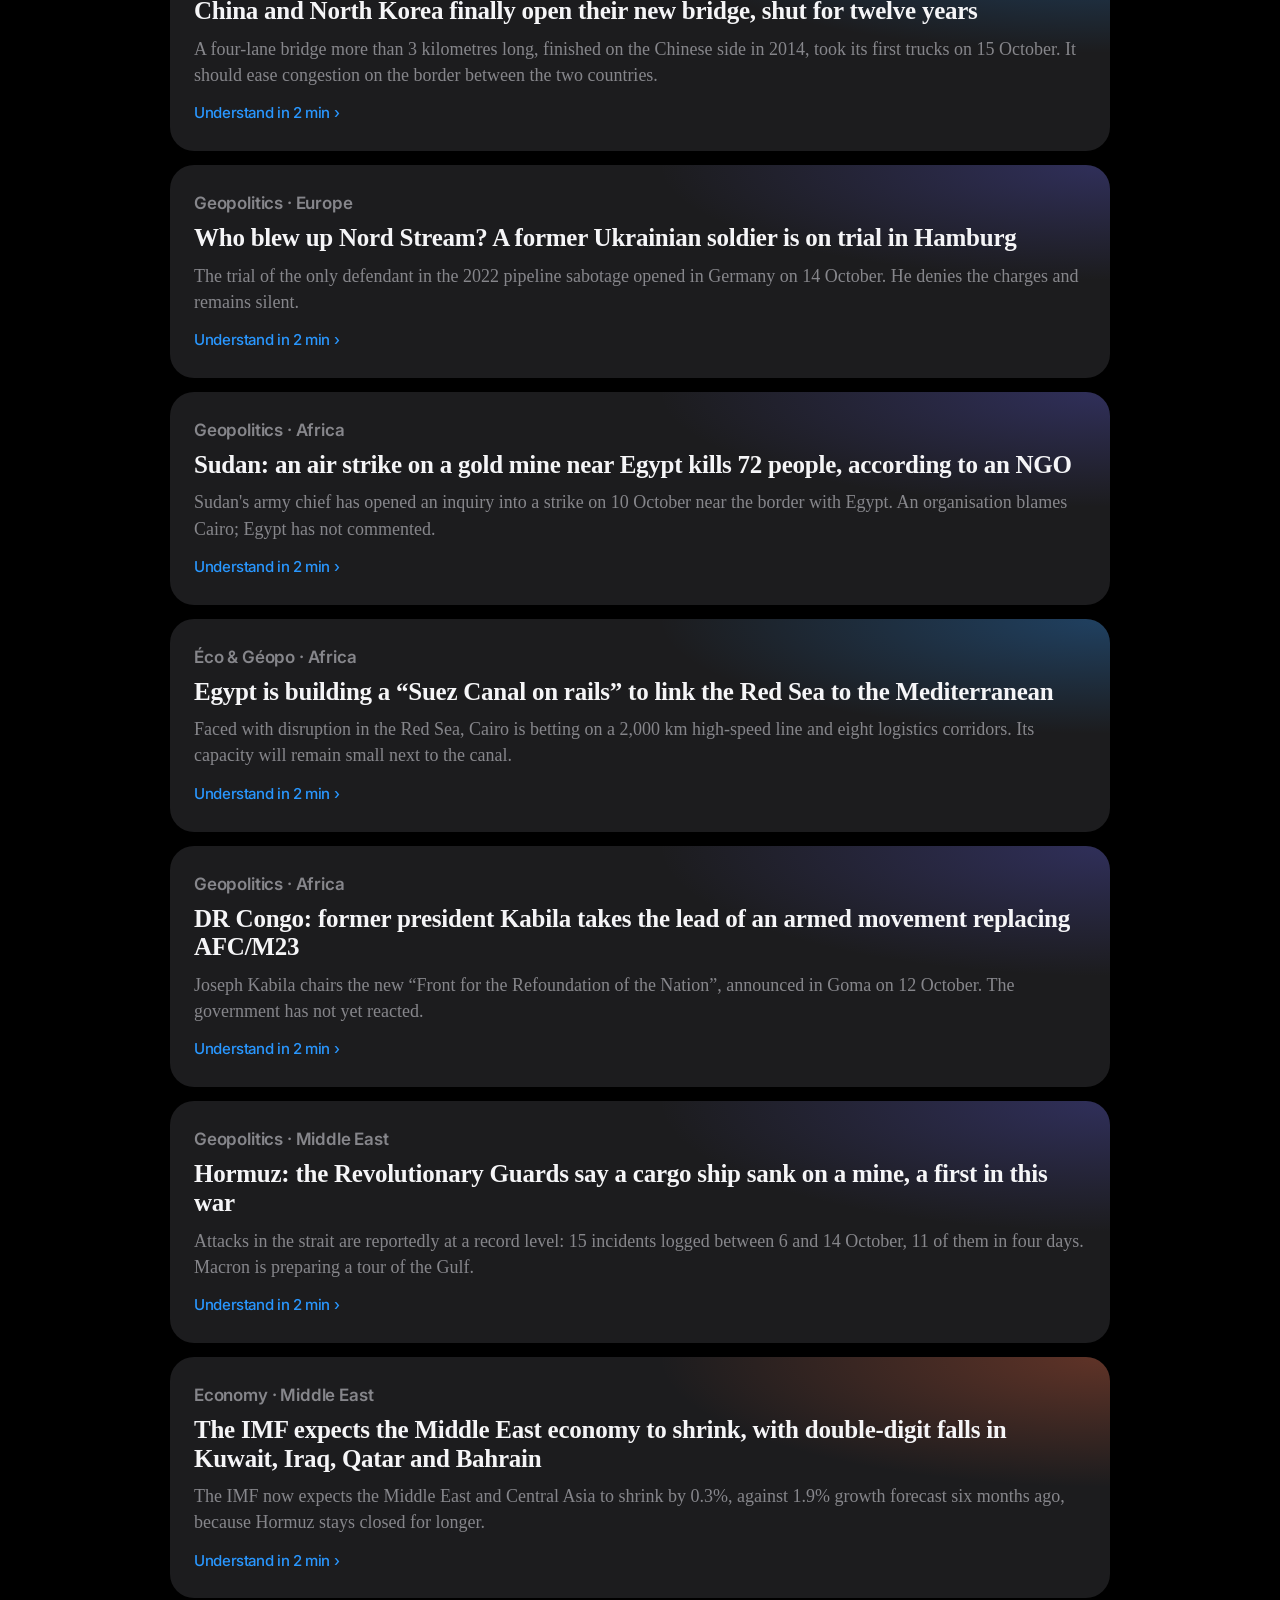
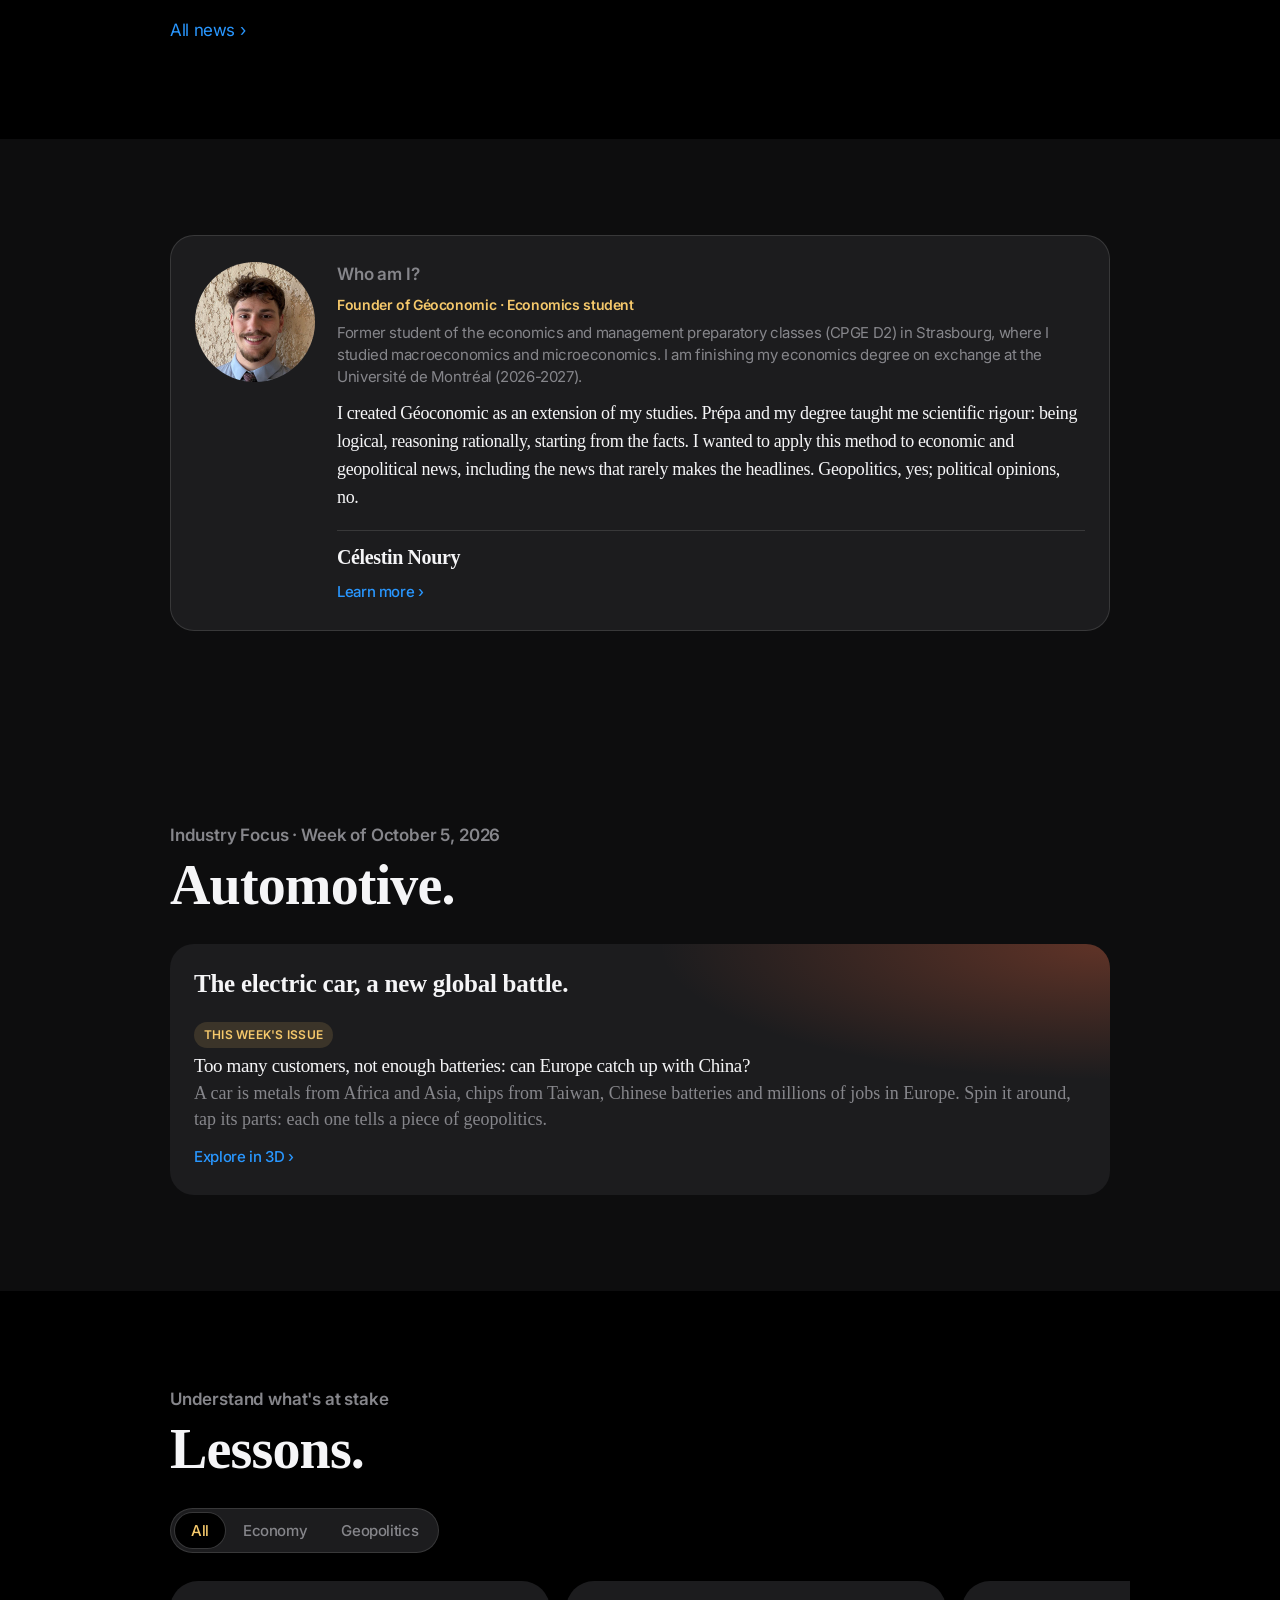
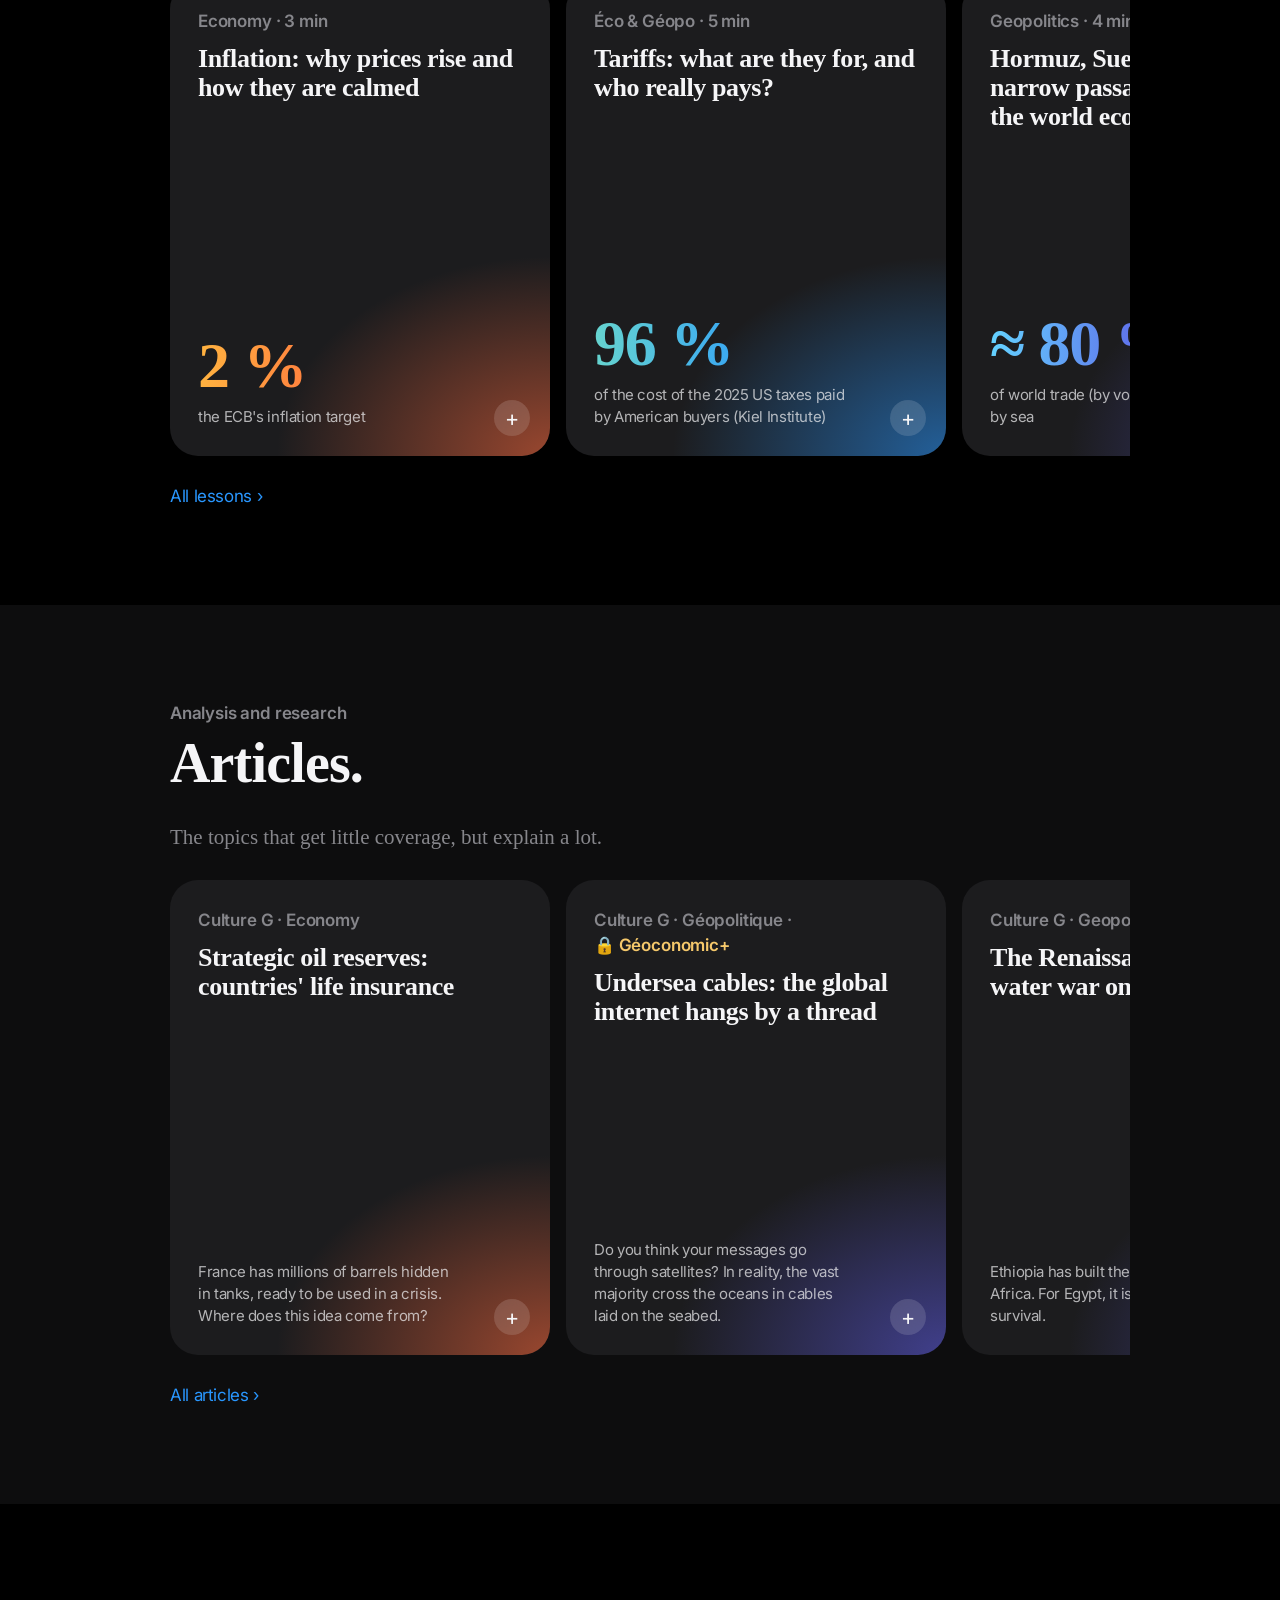
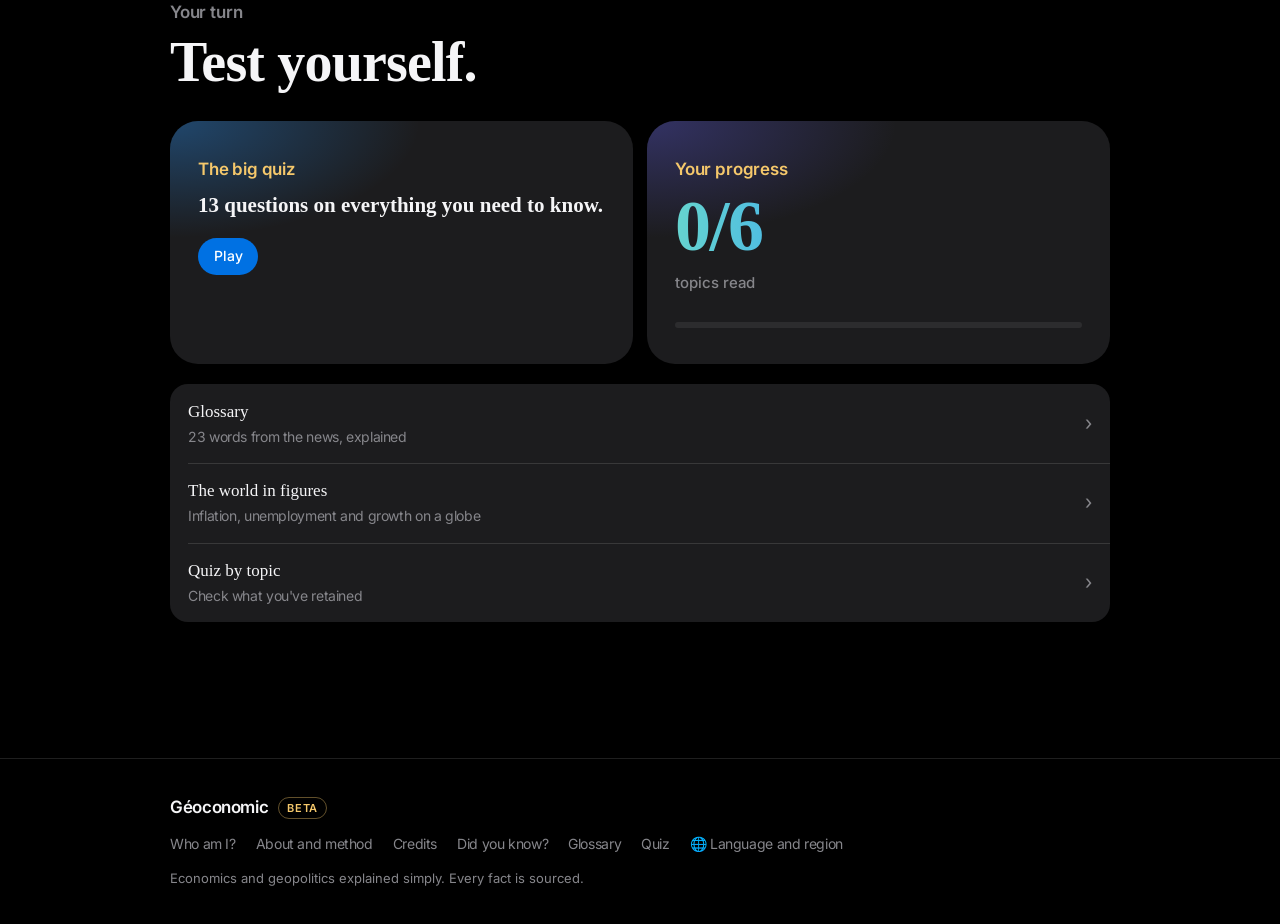
==== commit 075a3e1d: "Retire l'Album de l'appli ; récupère les actus et la lettre du 15 octobre Plus de page #/album, de l" ====
--- a/index.html
+++ b/index.html
@@ -34,7 +34,6 @@
         <a href="#/conflits" class="pill-btn outline" data-tab="conflits">Conflits</a>
         <a href="#/cours" class="pill-btn outline" data-tab="cours">Cours</a>
         <a href="#/articles" class="pill-btn outline" data-tab="articles">Articles</a>
-        <a href="#/album" class="pill-btn outline" data-tab="album">Album</a>
         <a href="#/chiffres" class="pill-btn blue" data-tab="chiffres">Chiffres</a>
       </nav>
       <a href="#/recherche" class="nav-search" aria-label="Rechercher"><svg viewBox="0 0 24 24" aria-hidden="true"><circle cx="11" cy="11" r="7"/><path d="m20 20-3.6-3.6"/></svg></a>
@@ -53,7 +52,6 @@
         <a href="#/anecdotes">Le saviez-vous ?</a>
         <a href="#/lexique">Lexique</a>
         <a href="#/quiz">Quiz</a>
-        <a href="#/album">L'Album</a>
         <a href="#/reglages">🌐 Langue et région</a>
       </nav>
       <p class="footer-note">L'économie et la géopolitique expliquées simplement. Chaque fait est sourcé.</p>
@@ -75,7 +73,6 @@
   <script src="data/lettres.js"></script>
   <script src="data/auteur.js"></script>
   <script src="data/anecdotes.js"></script>
-  <script src="data/lieux.js"></script>
   <script src="data/iso2.js"></script>
   <script src="viz.js"></script>
   <script src="globe.js"></script>
--- a/styles.css
+++ b/styles.css
@@ -1108,144 +1108,3 @@
 .chain-steps { margin-top: 14px; }
 .chain-globe .globe-zoom { right: auto; left: 12px; bottom: 12px; flex-direction: row; }
 .chain-globe .globe-zoom button { width: 36px; height: 36px; }
-
-/* ---------- L'Album des lieux : fiches satellite ---------- */
-.mono { font-family: ui-monospace, "SF Mono", Menlo, Consolas, monospace; letter-spacing: .02em; }
-.atlas-hero {
-  padding: 110px 0 40px; text-align: center;
-  background:
-    radial-gradient(70% 50% at 50% 45%, rgba(41,151,255,.12), transparent 70%),
-    linear-gradient(rgba(100,210,255,.05) 1px, transparent 1px) 0 0 / 44px 44px,
-    linear-gradient(90deg, rgba(100,210,255,.05) 1px, transparent 1px) 0 0 / 44px 44px,
-    #02050a;
-}
-.atlas-hero .lead { margin-left: auto; margin-right: auto; }
-.album-counters { display: flex; justify-content: center; flex-wrap: wrap; gap: 8px 22px; color: var(--muted); font-size: 15px; margin: 18px 0 0; }
-.album-counters b { color: var(--text); font-size: 20px; margin-right: 2px; }
-.atlas-globe-wrap { position: relative; max-width: 980px; margin: 10px auto 0; }
-.atlas-globe { height: 520px; text-align: left; }
-.atlas-globe .atlas-pin { left: 0; top: 0; }
-.atlas-globe.no-webgl { display: none; }
-.atlas-fallback { display: none; flex-wrap: wrap; gap: 8px; justify-content: center; padding: 0 16px; }
-.atlas-globe.no-webgl ~ .atlas-fallback { display: flex; }
-.atlas-hud { position: absolute; left: 50%; bottom: 14px; transform: translateX(-50%); margin: 0; display: flex; align-items: center; gap: 8px; white-space: nowrap;
-  padding: 7px 14px; border-radius: 99px; font-size: 12px; color: #9fd8ff; background: rgba(2,8,16,.75); border: 1px solid rgba(100,210,255,.3); pointer-events: none; }
-.hud-dot { width: 7px; height: 7px; border-radius: 50%; background: #64d2ff; box-shadow: 0 0 8px #64d2ff; animation: hudBlink 1.4s infinite; }
-@keyframes hudBlink { 50% { opacity: .25; } }
-.atlas-globe.no-webgl ~ .atlas-hud { position: static; transform: none; margin: 10px auto; width: max-content; }
-.atlas-msg { min-height: 1.4em; color: var(--gold); font-weight: 600; margin: 14px 0 0; }
-.atlas-real { display: flex; flex-direction: column; align-items: center; gap: 8px; margin-top: 12px; }
-.atlas-real p { color: var(--muted); font-size: 14px; max-width: 460px; margin: 0; }
-.atlas-real .pill-btn { border: 0; cursor: pointer; font: inherit; }
-@media (max-width: 600px) { .atlas-globe { height: 380px; } .atlas-hud { font-size: 10.5px; padding: 6px 10px; } .atlas-hud .hud-sep, .atlas-hud span:last-child { display: none; } }
-
-/* Points du globe : signaux (à explorer) et lieux découverts */
-.atlas-pin { position: relative; width: 0; height: 0; padding: 0; border: 0; background: none; cursor: pointer; pointer-events: auto; }
-.atlas-dot { position: absolute; left: -7px; top: -7px; width: 14px; height: 14px; border-radius: 50%; }
-.atlas-pin.signal .atlas-dot { background: rgba(100,210,255,.25); border: 1.5px solid #64d2ff; box-shadow: 0 0 10px #64d2ff; }
-.atlas-pin.signal::after { content: ""; position: absolute; left: -18px; top: -18px; width: 36px; height: 36px; }
-.atlas-pin.found .atlas-dot { left: -5px; top: -5px; width: 10px; height: 10px; background: var(--gold); box-shadow: 0 0 8px 2px rgba(245,200,107,.7); }
-.atlas-label { position: absolute; left: 9px; top: 0; transform: translateY(-50%); color: #fff; font: 600 11px/1 var(--font); white-space: nowrap; background: rgba(0,0,0,.6); border: 1px solid rgba(245,200,107,.5); border-radius: 4px; padding: 3px 6px; pointer-events: none; }
-
-/* Fiche d'un lieu */
-.lcard {
-  --edge: rgba(255,255,255,.16); --tint: #8e8e93;
-  position: relative; display: flex; flex-direction: column; gap: 5px; width: 100%; padding: 10px; border-radius: 12px; overflow: hidden;
-  border: 1px solid var(--edge); color: var(--text); font: inherit; text-align: left; cursor: pointer;
-  background: linear-gradient(180deg, #0e141b, #07090c); box-shadow: 0 10px 28px rgba(0,0,0,.45);
-  transition: transform .2s var(--ease), box-shadow .2s var(--ease);
-}
-.lcard:hover { transform: translateY(-3px); box-shadow: 0 16px 36px rgba(0,0,0,.55), 0 0 0 1px var(--edge); }
-.lcard.v-discret { --edge: rgba(100,210,255,.45); --tint: #64d2ff; }
-.lcard.v-cache { --edge: rgba(191,90,242,.5); --tint: #bf5af2; }
-.lcard.v-secret { --edge: rgba(245,200,107,.65); --tint: var(--gold); box-shadow: 0 10px 28px rgba(0,0,0,.45), 0 0 18px rgba(245,200,107,.18); }
-.lcard-top { display: flex; justify-content: space-between; gap: 6px; font-size: 9.5px; font-weight: 700; letter-spacing: .06em; text-transform: uppercase; color: rgba(255,255,255,.6); }
-.lcard-vis { color: var(--tint); }
-.sat { position: relative; display: block; aspect-ratio: 4 / 3; border-radius: 8px; overflow: hidden; background: #050a12; --z: 1.5; }
-.sat-img { position: absolute; width: calc(4096px * var(--z)); height: calc(2048px * var(--z)); left: calc(50% - var(--x) * 1px * var(--z)); top: calc(50% - var(--y) * 1px * var(--z)); background-size: 100% 100%; filter: saturate(1.15) contrast(1.1); }
-.sat.hidden .sat-img { filter: blur(7px) grayscale(.6) brightness(.5); }
-.sat-cross { position: absolute; inset: 0; background:
-  linear-gradient(var(--tint), var(--tint)) 50% 50% / 1px 26% no-repeat,
-  linear-gradient(var(--tint), var(--tint)) 50% 50% / 26% 1px no-repeat; opacity: .8; }
-.sat-cross::after { content: ""; position: absolute; left: 50%; top: 50%; width: 22px; height: 22px; margin: -11px 0 0 -11px; border: 1.5px solid var(--tint); border-radius: 50%; }
-.sat-scan { position: absolute; inset: 0; background: repeating-linear-gradient(0deg, rgba(0,0,0,.18) 0 1px, transparent 1px 3px); pointer-events: none; }
-.sat-coord { position: absolute; left: 6px; bottom: 5px; font: 600 9.5px/1 ui-monospace, Menlo, monospace; color: #cfe9ff; background: rgba(0,0,0,.55); padding: 3px 5px; border-radius: 4px; }
-.lcard.locked .sat-cross { animation: hudBlink 1.6s infinite; }
-.lcard-name { font-size: 15px; font-weight: 700; line-height: 1.15; letter-spacing: -.01em; margin-top: 2px; }
-.lcard.locked .lcard-name { color: var(--muted); }
-.lcard-where { font-size: 11px; color: rgba(255,255,255,.55); white-space: nowrap; overflow: hidden; text-overflow: ellipsis; }
-.lcard-key { display: flex; flex-direction: column; padding: 6px 8px; border-radius: 8px; background: rgba(255,255,255,.05); border-left: 2px solid var(--tint); min-height: 46px; }
-.lcard-key b { font-size: 17px; color: var(--tint); }
-.lcard.v-connu .lcard-key b { color: #fff; }
-.lcard-key small { font-size: 10.5px; color: rgba(255,255,255,.6); line-height: 1.25; }
-.lcard-code { display: flex; justify-content: space-between; align-items: center; font: 600 9.5px/1 ui-monospace, Menlo, monospace; color: rgba(255,255,255,.4); margin-top: 1px; }
-.lcard-real { color: #30d158; border: 1px solid rgba(48,209,88,.6); border-radius: 3px; padding: 2px 4px; transform: rotate(-4deg); }
-.lcard.big { width: min(280px, 72vw); }
-.lcard.big .sat { --z: 2.6; }
-.lcard.big .lcard-name { font-size: 19px; }
-
-.gcard-grid { display: grid; grid-template-columns: repeat(auto-fill, minmax(170px, 1fr)); gap: 14px; margin-top: 22px; }
-@media (max-width: 600px) { .gcard-grid { grid-template-columns: repeat(2, minmax(0, 1fr)); gap: 10px; } }
-.fam-seg .segmented { max-width: 100%; overflow-x: auto; scrollbar-width: none; }
-.fam-seg .segmented button { flex: none; }
-.album-sub { font-size: 24px; margin: 44px 0 6px; }
-.series-list { display: grid; grid-template-columns: repeat(auto-fill, minmax(280px, 1fr)); gap: 12px; margin-top: 14px; }
-.series { padding: 14px 16px; border-radius: 16px; background: var(--surface); }
-.series.done { box-shadow: 0 0 0 1px var(--gold), 0 0 24px rgba(245,200,107,.15); }
-.series p { margin: 0; display: flex; justify-content: space-between; gap: 10px; }
-.series p span { color: var(--muted); font-weight: 600; }
-.series .series-text { color: var(--muted); font-size: 14px; margin-top: 4px; display: block; }
-.series-bar { height: 4px; border-radius: 4px; background: var(--surface-2); margin: 10px 0; overflow: hidden; }
-.series-bar span { display: block; height: 100%; background: var(--grad-mix); }
-.series.done .series-bar span { background: var(--gold); }
-.route-stops { display: flex; flex-wrap: wrap; align-items: center; gap: 4px 6px; font-size: 13px; }
-.route-stops span { padding: 2px 8px; border-radius: 99px; background: rgba(245,200,107,.12); color: var(--gold); }
-.route-stops span.off { background: var(--surface-2); color: var(--muted); }
-.route-stops i { font-style: normal; color: var(--muted); }
-.album-note { color: var(--muted); font-size: 13px; margin-top: 28px; }
-
-.album-teaser-card { display: grid; grid-template-columns: auto 1fr; gap: 24px; align-items: center; padding: 22px; border-radius: 22px; background: var(--surface); color: var(--text); text-decoration: none; }
-.album-teaser-card .summary { color: var(--muted); font-size: 17px; margin: 0 0 10px; }
-.album-fan { display: flex; justify-content: center; }
-.album-fan.small { height: 170px; align-items: center; }
-.album-fan .lcard { width: 112px; flex: none; pointer-events: none; padding: 7px; }
-.album-fan .lcard-key, .album-fan .lcard-where, .album-fan .lcard-code { display: none; }
-.album-fan .lcard-name { font-size: 11px; }
-.album-fan .lcard:nth-child(1) { transform: translate(24px, 10px) rotate(-10deg); }
-.album-fan .lcard:nth-child(2) { z-index: 2; }
-.album-fan .lcard:nth-child(3) { transform: translate(-24px, 10px) rotate(10deg); }
-@media (max-width: 600px) { .album-teaser-card { grid-template-columns: 1fr; justify-items: center; text-align: center; } }
-
-/* Fenêtres : fiche d'un lieu, exploration */
-body.no-scroll { overflow: hidden; }
-.album-overlay { position: fixed; inset: 0; z-index: 200; display: grid; place-items: center; padding: 16px; background: rgba(0,0,0,.72); backdrop-filter: blur(14px); -webkit-backdrop-filter: blur(14px); opacity: 0; transition: opacity .25s; overflow-y: auto; }
-.album-overlay.on { opacity: 1; }
-.album-sheet { position: relative; width: min(880px, 100%); max-height: calc(100vh - 32px); overflow-y: auto; border-radius: 24px; background: #070b10; border: 1px solid rgba(100,210,255,.18); padding: 28px; }
-.album-x { position: absolute; top: 12px; right: 14px; width: 34px; height: 34px; border-radius: 50%; border: 0; background: var(--surface-2); color: var(--text); font-size: 22px; cursor: pointer; z-index: 3; }
-.gdetail { display: grid; grid-template-columns: auto 1fr; gap: 28px; align-items: start; }
-.gdetail-card { position: relative; }
-.gdetail .title { margin-top: 4px; }
-.gdetail .lead { font-size: 19px; margin-top: 10px; }
-.lwhere { color: var(--muted); font-size: 15px; margin: 6px 0 0; }
-.gfact { margin-top: 16px; padding: 14px 16px; border-radius: 14px; background: var(--surface); font-size: 16px; line-height: 1.45; }
-.gfact b { display: block; color: var(--gold); font-size: 15px; margin-bottom: 4px; }
-.gsrc { font-size: 13px; color: var(--blue-text); white-space: nowrap; }
-.gserie { color: var(--muted); font-size: 15px; margin: 14px 0 6px; }
-.ldetail-actions { display: flex; flex-wrap: wrap; gap: 8px; margin-top: 14px; }
-.ldetail-actions .pill-btn { cursor: pointer; font: inherit; font-size: 14px; text-decoration: none; }
-.stamp { position: absolute; right: -10px; top: 34%; transform: rotate(-12deg); padding: 6px 12px; border: 2.5px solid #30d158; border-radius: 8px; color: #30d158; font-weight: 800; letter-spacing: .06em; text-transform: uppercase; font-size: 15px; background: rgba(0,0,0,.6); text-align: center; animation: stampIn .5s cubic-bezier(.2,1.6,.4,1) both; }
-.stamp small { display: block; font-size: 9px; font-weight: 600; letter-spacing: 0; text-transform: none; }
-@keyframes stampIn { from { transform: rotate(-12deg) scale(2.2); opacity: 0; } }
-@media (max-width: 600px) { .album-sheet { padding: 22px 18px; } .gdetail { grid-template-columns: 1fr; justify-items: center; } .gdetail-body { width: 100%; } .lcard.big { width: 220px; } }
-
-.scan-overlay .album-sheet { background: transparent; border: 0; overflow: visible; width: min(420px, 100%); }
-.scan { display: grid; justify-items: center; gap: 10px; }
-.scan-view { position: relative; width: min(320px, 80vw); aspect-ratio: 1; border-radius: 50%; overflow: hidden; border: 1px solid rgba(100,210,255,.5); box-shadow: 0 0 60px rgba(41,151,255,.35); }
-.scan-zoom { position: absolute; inset: 0; animation: scanZoom 2.1s cubic-bezier(.3,.1,.2,1) both; }
-.scan-zoom .sat { --tint: #64d2ff; position: absolute; inset: 0; aspect-ratio: auto; border-radius: 0; --z: 3; }
-.scan-zoom .sat-coord { display: none; }
-@keyframes scanZoom { from { transform: scale(.08); filter: blur(2px); } to { transform: scale(1); filter: none; } }
-.scan-ring { position: absolute; inset: 0; border-radius: 50%; background: conic-gradient(from 0deg, rgba(100,210,255,.35), transparent 25%); animation: sweep 1.2s linear infinite; }
-@keyframes sweep { to { transform: rotate(360deg); } }
-.scan-line { margin: 0; color: #9fd8ff; font-size: 14px; }
-.scan-line.dim { color: var(--muted); animation: hudBlink 1s infinite; }
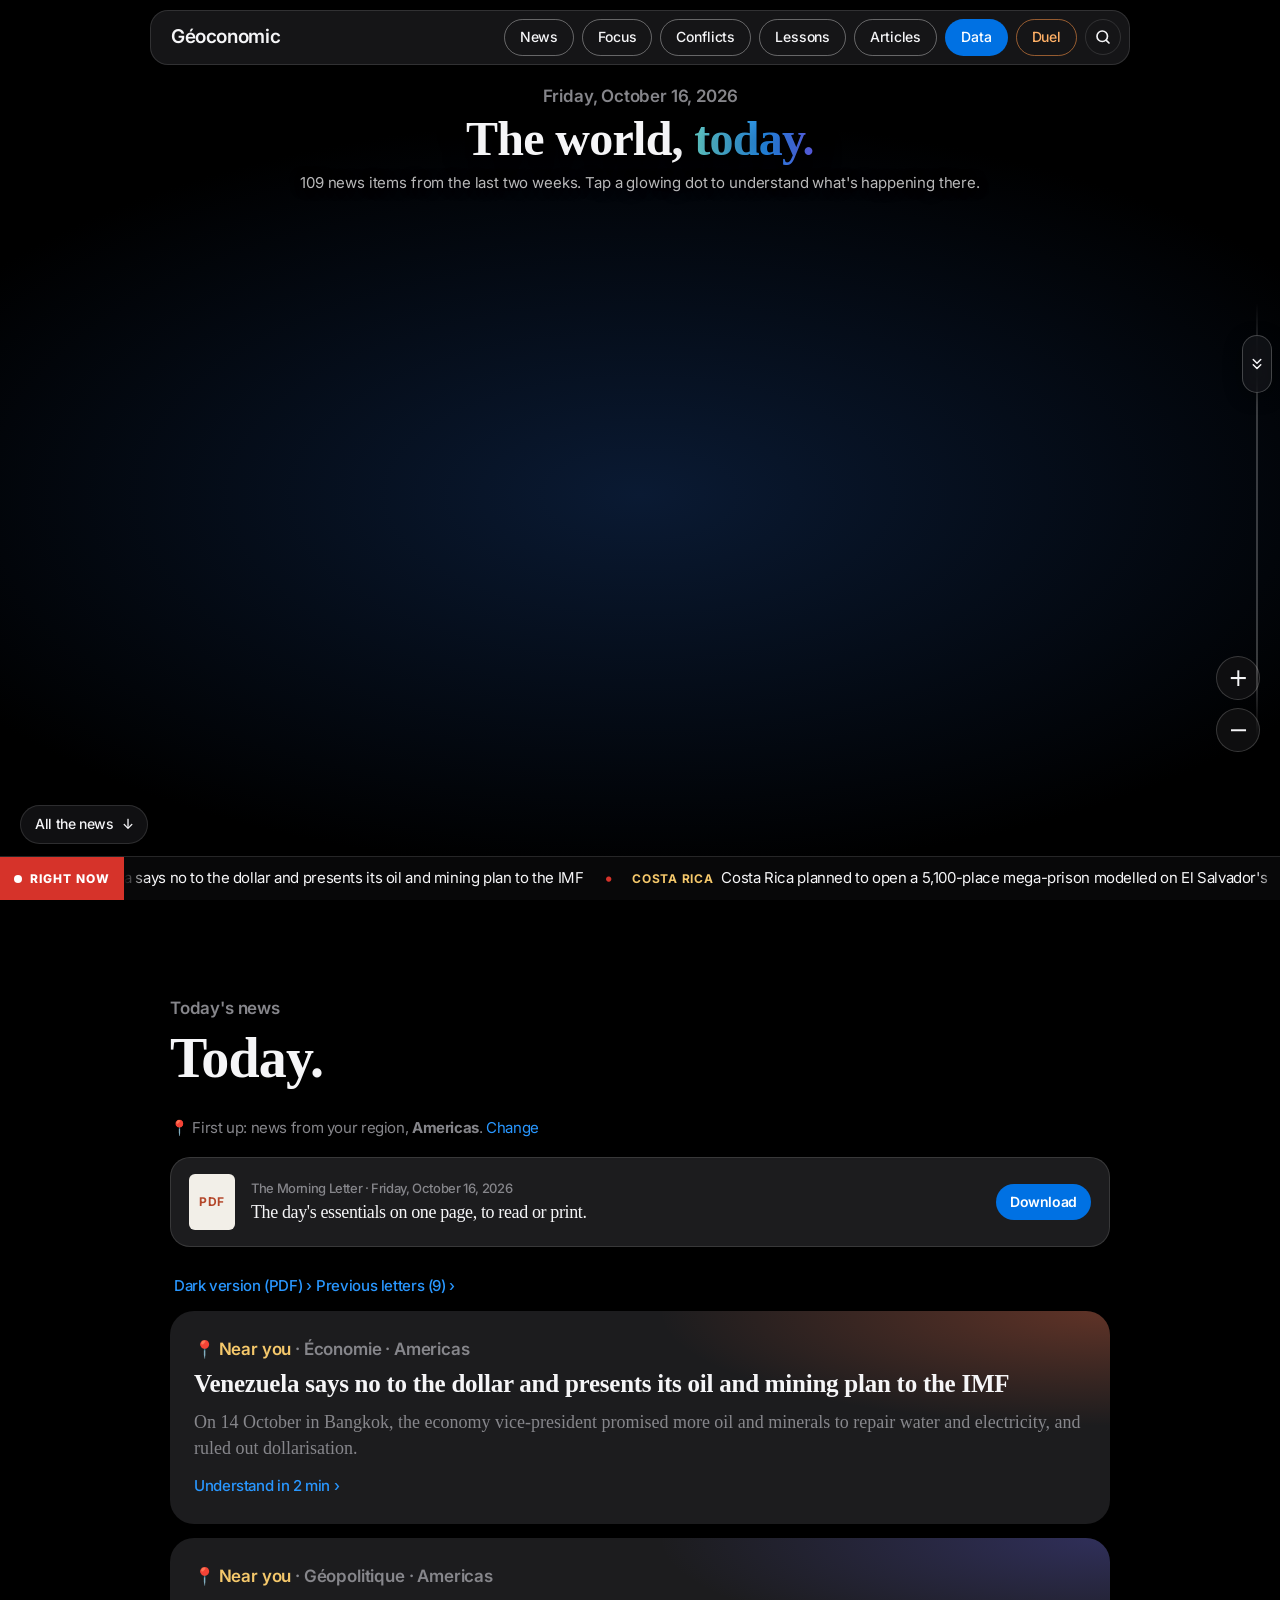
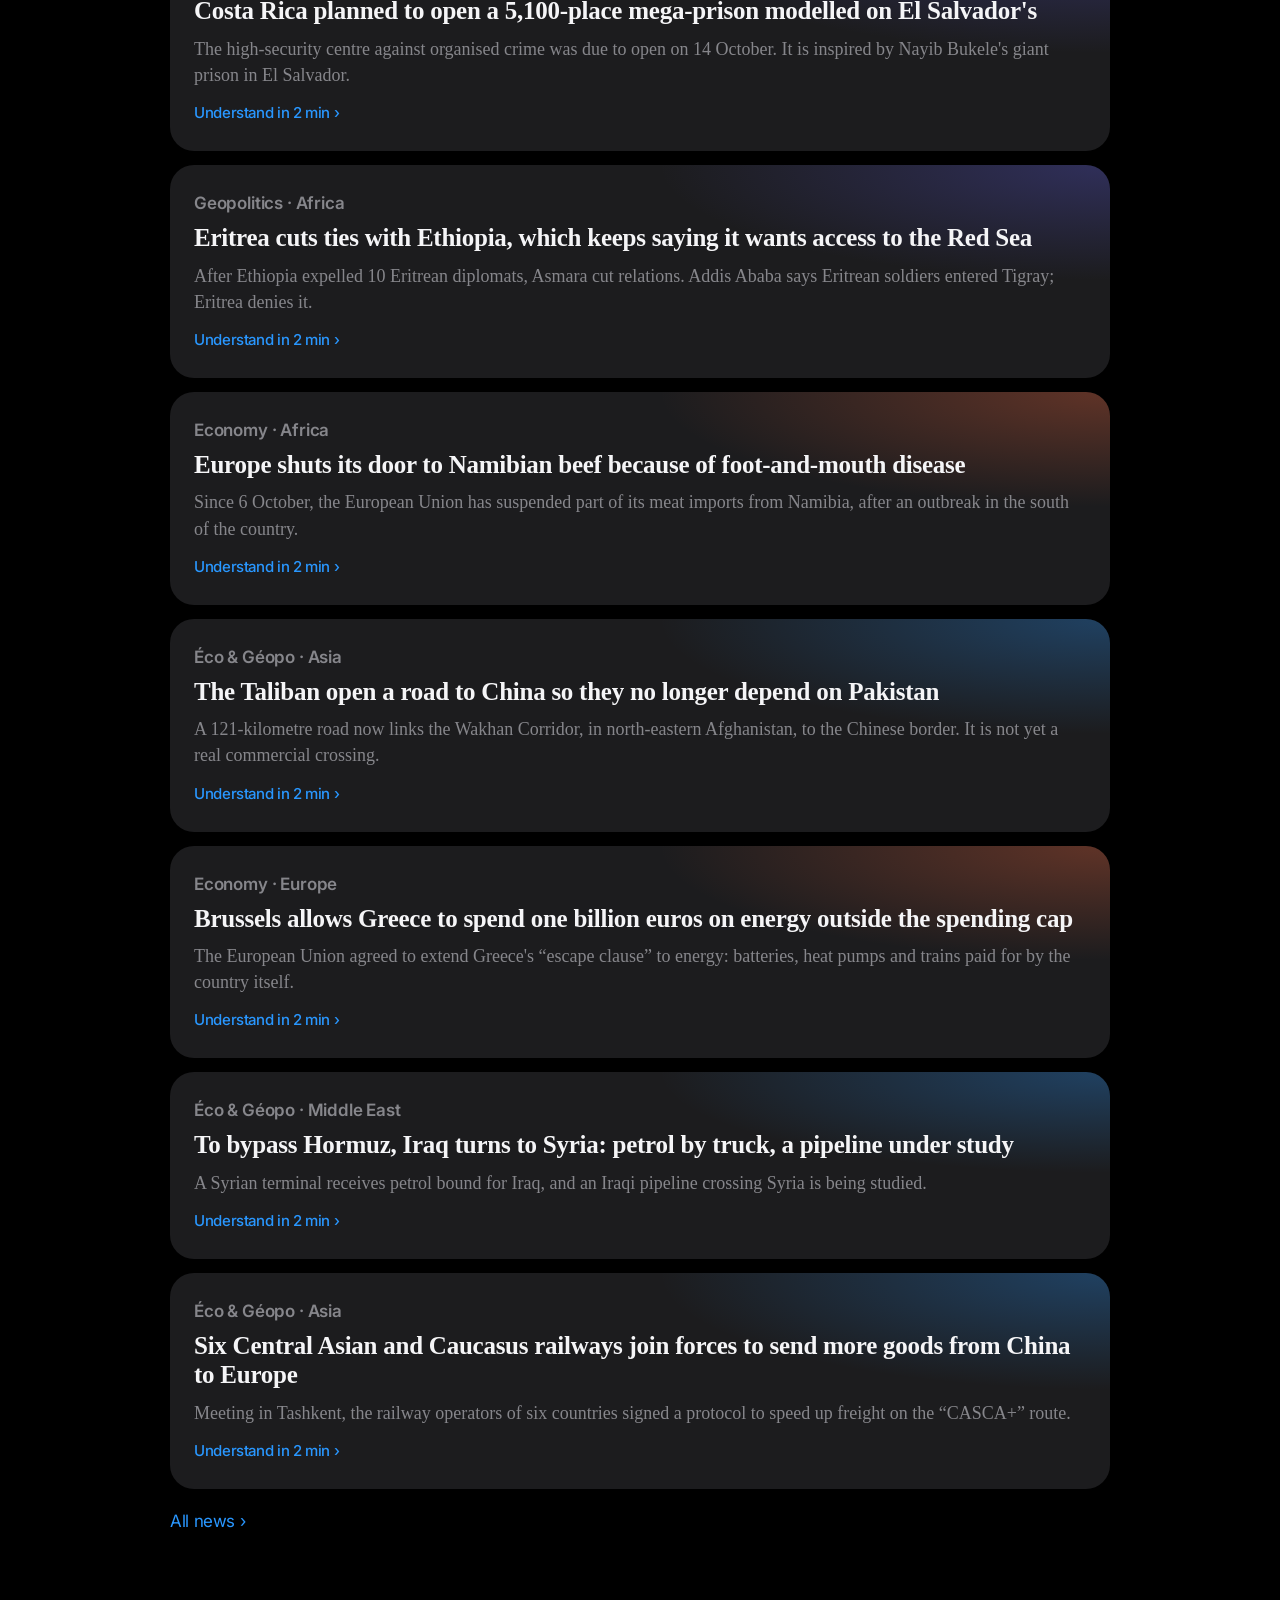
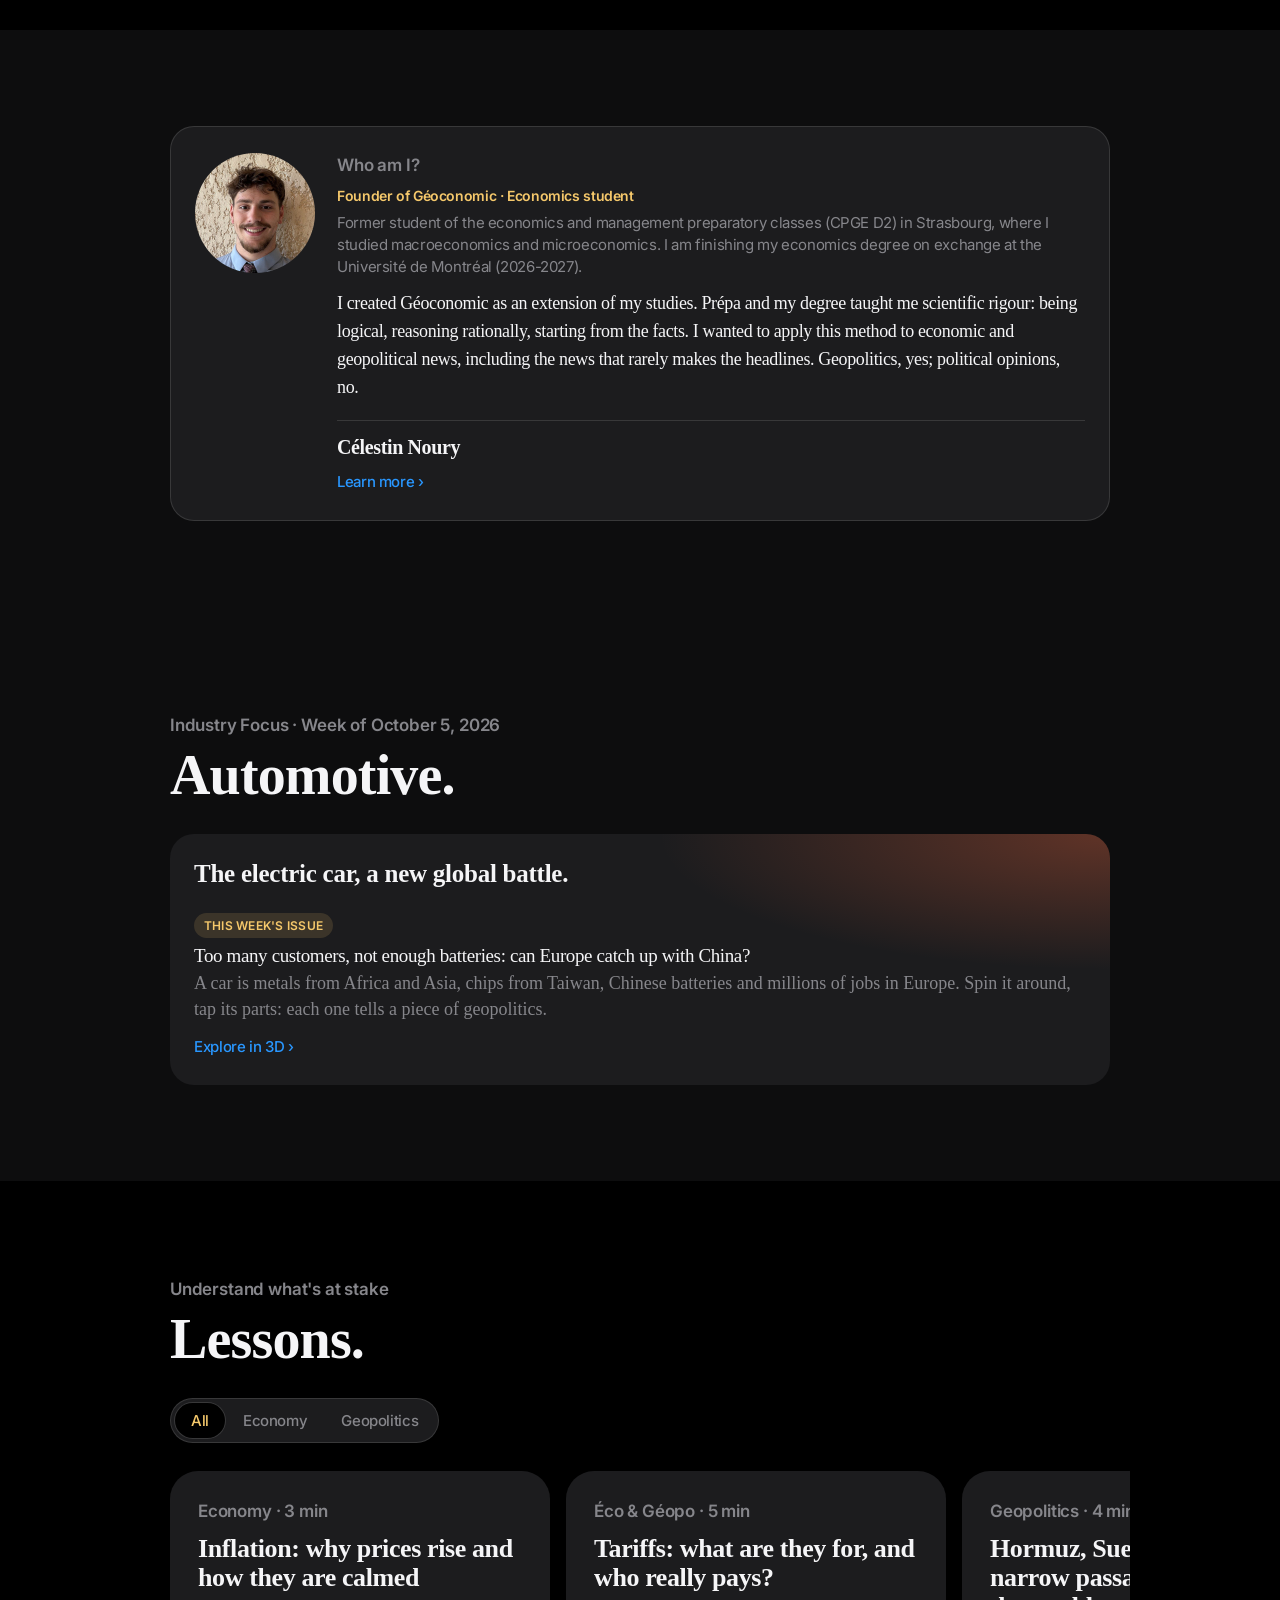
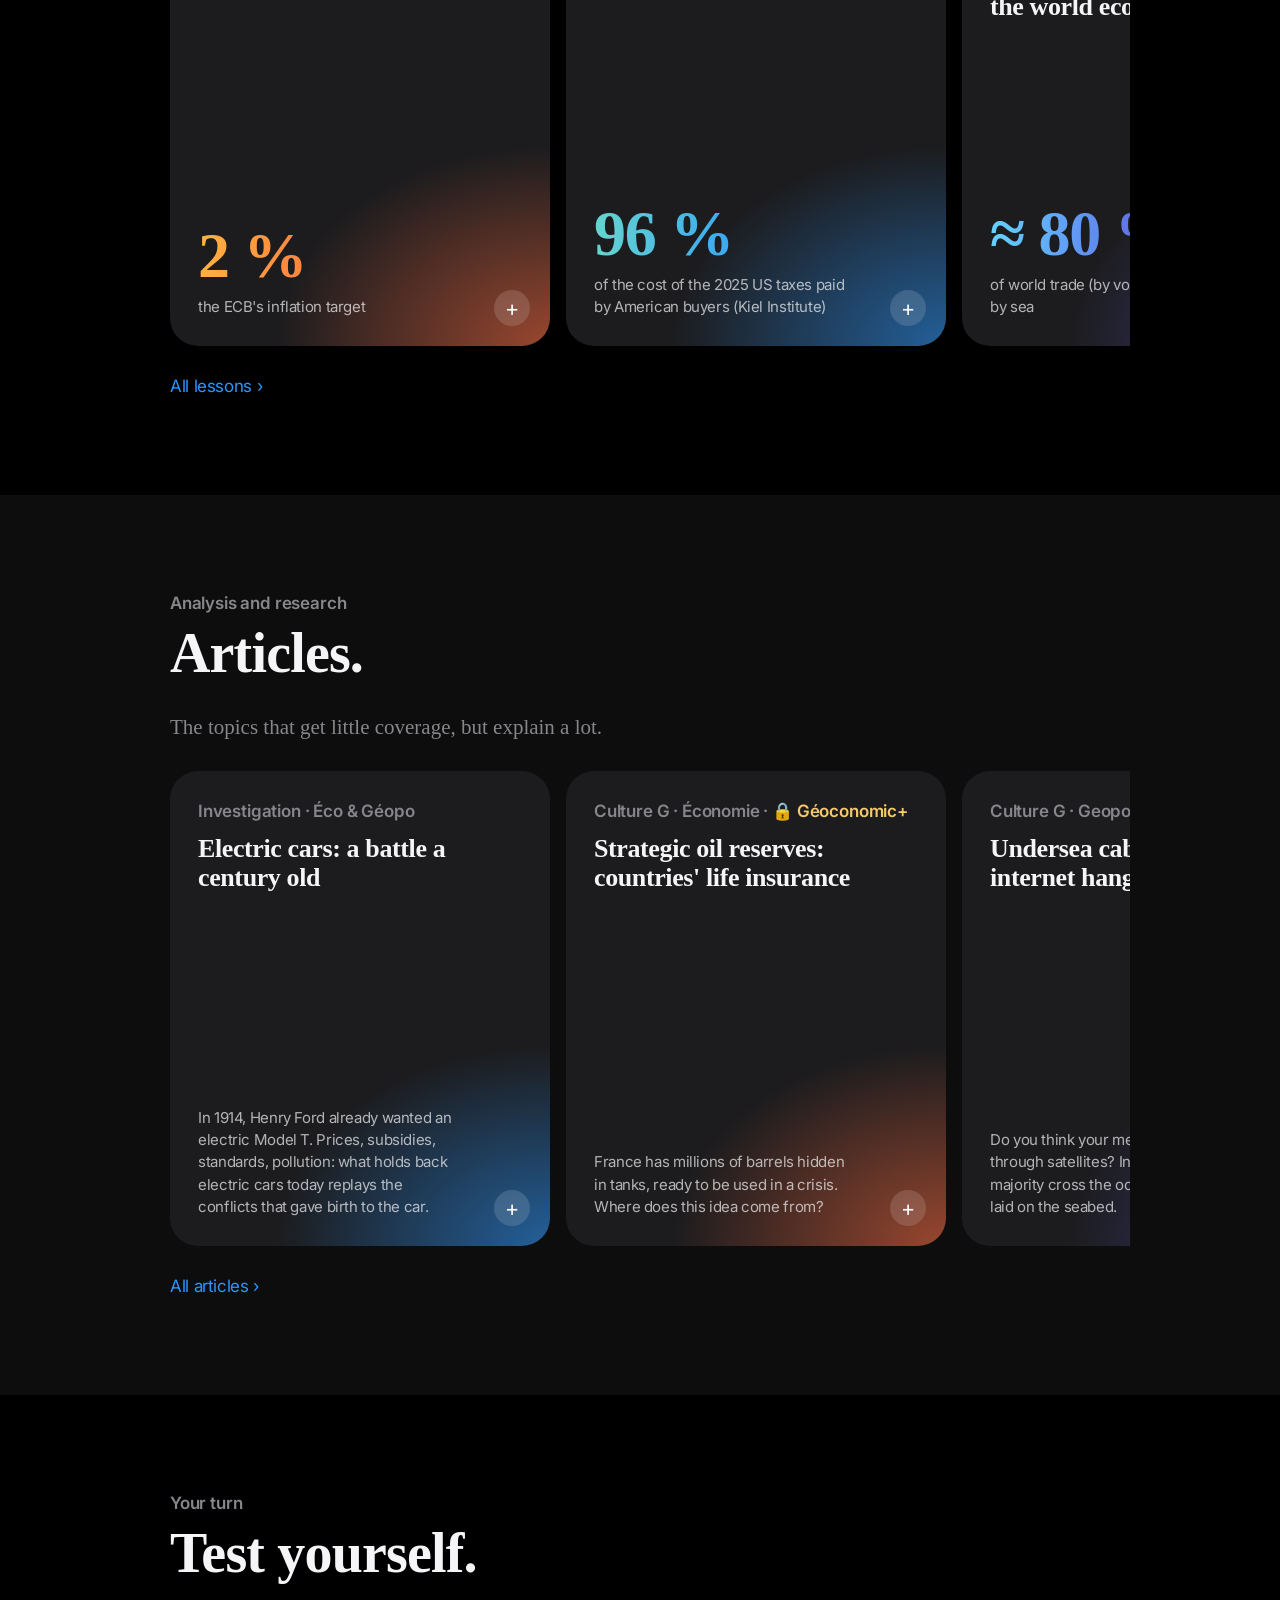
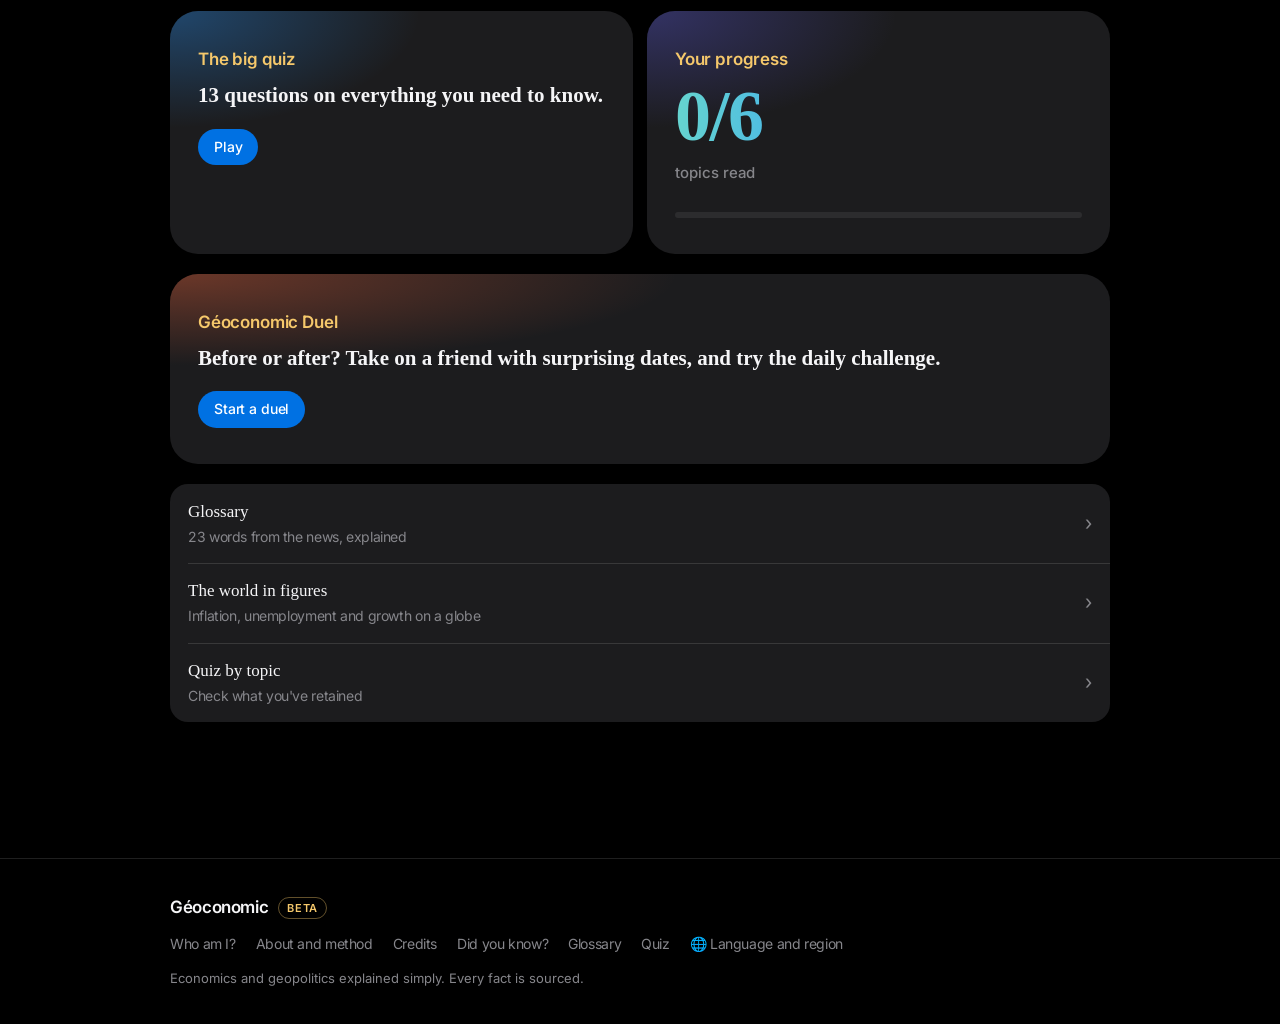
==== commit adfc9ffc: "Accès « Duel » dans le bandeau du haut (à côté de la recherche sur téléphone) Co-Authored-By: Claude" ====
--- a/index.html
+++ b/index.html
@@ -35,7 +35,9 @@
         <a href="#/cours" class="pill-btn outline" data-tab="cours">Cours</a>
         <a href="#/articles" class="pill-btn outline" data-tab="articles">Articles</a>
         <a href="#/chiffres" class="pill-btn blue" data-tab="chiffres">Chiffres</a>
+        <a href="duel.html" class="pill-btn outline nav-duel">Duel</a>
       </nav>
+      <a href="duel.html" class="pill-btn outline nav-duel nav-duel-m">⚔ Duel</a>
       <a href="#/recherche" class="nav-search" aria-label="Rechercher"><svg viewBox="0 0 24 24" aria-hidden="true"><circle cx="11" cy="11" r="7"/><path d="m20 20-3.6-3.6"/></svg></a>
     </div>
   </header>
--- a/styles.css
+++ b/styles.css
@@ -14,6 +14,7 @@
   --gold: #f5c86b;
   --green: #30d158;
   --red: #ff453a;
+  --mint: #3ddc97;
   --grad-eco: linear-gradient(90deg, #ffb340 0%, #ff6a3d 50%, #ff2d78 100%);
   --grad-geo: linear-gradient(90deg, #64d2ff 0%, #5e5ce6 55%, #bf5af2 100%);
   --grad-mix: linear-gradient(90deg, #66d4cf 0%, #2997ff 60%, #5e5ce6 100%);
@@ -543,7 +544,7 @@
 }
 .chip-btn[aria-pressed="true"] { background: var(--text); color: #000; border-color: var(--text); }
 .byline { color: var(--muted); font-size: 14px; margin-top: 10px; letter-spacing: 0; }
-.article-list { margin-top: 36px; }
+.article-list { margin-top: 40px; display: grid; gap: 32px; }
 .pill-btn.blue.active { box-shadow: 0 0 0 2px rgba(255,255,255,.5); }
 .globe-label { transition: opacity .25s var(--ease); }
 .globe-label.muted-label { opacity: 0; pointer-events: none; }
@@ -1108,3 +1109,131 @@
 .chain-steps { margin-top: 14px; }
 .chain-globe .globe-zoom { right: auto; left: 12px; bottom: 12px; flex-direction: row; }
 .chain-globe .globe-zoom button { width: 36px; height: 36px; }
+
+/* Articles : passages mis en relief et phrase choc */
+mark.hl { background: linear-gradient(transparent 62%, rgba(245, 200, 107, .45) 62%, rgba(245, 200, 107, .45) 96%, transparent 96%); color: var(--text); padding: 0 .08em; border-radius: 2px; font-weight: 600; }
+.pull { font-size: clamp(24px, 4vw, 34px); line-height: 1.2; font-weight: 700; letter-spacing: -.02em; margin: 18px 0 22px; padding-left: 18px; border-left: 3px solid var(--gold); color: var(--text); max-width: 760px; }
+.pull .cite { font-size: 13px; font-weight: 500; }
+.weekly-article { display: block; margin-top: 28px; }
+
+/* Articles : repères de lecture */
+.part-num { display: flex; align-items: center; gap: 10px; font: 600 12px/1 ui-monospace, Menlo, monospace; letter-spacing: .12em; color: var(--mint); margin: 0 0 14px; }
+.part-num::before { content: ""; width: 28px; height: 2px; border-radius: 2px; background: var(--mint); }
+.art-box { margin-top: 26px; padding: 18px 20px; border-radius: 18px; background: var(--surface); border: 1px solid rgba(245, 200, 107, .28); max-width: 760px; }
+.art-box .eyebrow { color: var(--gold); font-size: 13px; text-transform: uppercase; letter-spacing: .08em; margin-bottom: 6px; }
+.art-box h3 { font-size: 20px; margin: 0 0 8px; }
+.art-box p { font-size: 16px; line-height: 1.55; color: var(--text); margin: 8px 0 0; }
+.art-box.archive { background: #f3ecdc; border-color: #d9c9a3; }
+.art-box.archive h3, .art-box.archive p { color: #2b2418; font-family: "Tinos", Georgia, serif; }
+.art-box.archive p { font-style: italic; }
+.art-box.archive .eyebrow { color: #8a5a12; }
+.art-box.archive .cite { color: #8a5a12; }
+.timeline-band { background: linear-gradient(180deg, rgba(245, 200, 107, .06), transparent); }
+.art-timeline { list-style: none; margin: 16px 0 0; padding: 0 0 0 18px; border-left: 2px solid rgba(245, 200, 107, .5); display: grid; gap: 18px; max-width: 760px; }
+.art-timeline li { position: relative; display: grid; gap: 2px; }
+.art-timeline li::before { content: ""; position: absolute; left: -25px; top: 6px; width: 10px; height: 10px; border-radius: 50%; background: var(--gold); box-shadow: 0 0 10px rgba(245, 200, 107, .6); }
+.tl-when { font-weight: 700; color: var(--gold); font-size: 15px; }
+.tl-what { color: var(--text); font-size: 16px; line-height: 1.45; }
+.weekly-ref { display: inline-flex; flex-wrap: wrap; gap: 4px 8px; align-items: baseline; margin-top: 10px; padding: 8px 12px; border-radius: 12px; background: rgba(245, 200, 107, .1); border: 1px solid rgba(245, 200, 107, .3); text-decoration: none; font-size: 14px; }
+.weekly-ref span { color: var(--muted); }
+.weekly-ref b { color: var(--gold); font-weight: 600; }
+section.flash { animation: partFlash 1.6s ease-out; }
+@keyframes partFlash { 0% { box-shadow: inset 4px 0 0 var(--gold); } 100% { box-shadow: inset 4px 0 0 transparent; } }
+[id^="part-"] { scroll-margin-top: 90px; }
+.art-viz { margin-top: 28px; max-width: 760px; }
+
+/* ---------- Cartes d'articles : illustration, étiquettes, plus d'air ---------- */
+.art-card {
+  display: block; position: relative; overflow: hidden; color: var(--text);
+  background: var(--surface); border-radius: 26px; border: 1px solid var(--hairline);
+  transition: transform .3s var(--ease), border-color .3s var(--ease);
+}
+.art-card:active { transform: scale(.985); }
+@media (hover: hover) { .art-card:hover { border-color: rgba(61,220,151,.45); } }
+.art-card-body { padding: 22px 24px 26px; }
+.art-card h3 { font-size: 25px; line-height: 1.15; margin: 12px 0 10px; letter-spacing: -.01em; }
+.art-card.featured h3 { font-size: clamp(28px, 4.5vw, 36px); }
+.art-tags { display: flex; flex-wrap: wrap; align-items: center; gap: 8px 10px; margin: 0; font-size: 14px; color: var(--muted); }
+.kind-chip {
+  display: inline-block; font-size: 12px; font-weight: 700; letter-spacing: .06em; text-transform: uppercase;
+  padding: 5px 11px; border-radius: 999px; color: var(--mint); background: rgba(61,220,151,.12); border: 1px solid rgba(61,220,151,.35);
+}
+.theme-tag { font-weight: 500; }
+.art-meta { display: flex; flex-wrap: wrap; gap: 6px 16px; margin: 16px 0 0; color: var(--muted); font-size: 14px; }
+.art-meta span + span::before { content: "•"; margin-right: 16px; color: var(--mint); }
+.hero > .art-tags { margin-bottom: 14px; }
+.hero > .art-meta { margin-top: 18px; }
+
+.art-cover {
+  position: relative; aspect-ratio: 400 / 150; overflow: hidden; background: #101012;
+  background:
+    radial-gradient(120% 120% at 100% 0%, color-mix(in srgb, var(--tile-glow) 55%, transparent) 0%, transparent 60%),
+    radial-gradient(90% 90% at 0% 100%, rgba(61,220,151,.18) 0%, transparent 60%),
+    #101012;
+}
+.art-cover::before {
+  content: ""; position: absolute; inset: 0; opacity: .5;
+  background-image: radial-gradient(rgba(255,255,255,.16) 1px, transparent 1.2px); background-size: 16px 16px;
+  -webkit-mask-image: linear-gradient(180deg, #000 0%, transparent 85%); mask-image: linear-gradient(180deg, #000 0%, transparent 85%);
+}
+.art-cover.big { aspect-ratio: 400 / 170; }
+.art-cover.solo { border-radius: 24px; margin-top: 28px; border: 1px solid var(--hairline); }
+.art-cover svg { position: absolute; inset: 8% 4% 0; width: 92%; height: 92%; }
+.art-cover .ln, .art-cover .ac { fill: none; stroke-width: 3; stroke-linecap: round; stroke-linejoin: round; }
+.art-cover .ln { stroke: rgba(245,245,247,.85); }
+.art-cover .ln.dim { stroke: rgba(245,245,247,.35); }
+.art-cover .ac { stroke: var(--mint); }
+.art-cover .ac-f { fill: var(--mint); }
+.art-card .art-cover .ac, .art-card .art-cover .ln { stroke-dasharray: 900; stroke-dashoffset: 900; }
+.art-card.in .art-cover .ac, .art-card.in .art-cover .ln { animation: coverDraw 1.6s var(--ease) forwards; }
+.art-cover.solo .ac, .art-cover.solo .ln { stroke-dasharray: 900; stroke-dashoffset: 900; animation: coverDraw 1.8s var(--ease) .2s forwards; }
+@keyframes coverDraw { to { stroke-dashoffset: 0; } }
+@media (prefers-reduced-motion: reduce) {
+  .art-card .art-cover .ac, .art-card .art-cover .ln, .art-cover.solo .ac, .art-cover.solo .ln { animation: none; stroke-dashoffset: 0; }
+}
+@media (min-width: 760px) {
+  .article-list { grid-template-columns: 1fr 1fr; gap: 28px; }
+  .art-card.featured { grid-column: 1 / -1; display: grid; grid-template-columns: 1.2fr 1fr; align-items: center; }
+  .art-card.featured .art-cover { height: 100%; aspect-ratio: auto; min-height: 280px; }
+  .art-cover.solo { max-width: 760px; }
+}
+
+/* ---------- Curseur de défilement (bord droit du globe et de la voiture) ---------- */
+.scroll-rail {
+  position: absolute; top: 0; right: 0; bottom: 0; width: 46px; z-index: 4;
+  margin: 0; padding: 0; border: 0; background: transparent; cursor: pointer;
+  touch-action: pan-y; -webkit-user-select: none; user-select: none;
+  --rail-p: 0;
+}
+.scroll-rail::before {
+  content: ""; position: absolute; left: 50%; top: 16%; bottom: 16%; width: 2px; margin-left: -1px; border-radius: 2px;
+  background: linear-gradient(180deg, transparent, rgba(255,255,255,.22) 15%, rgba(255,255,255,.22) 85%, transparent);
+}
+.rail-thumb {
+  position: absolute; left: 50%; top: calc(16% + var(--rail-p) * (68% - 58px));
+  width: 30px; height: 58px; margin-left: -15px; border-radius: 999px;
+  display: grid; place-items: center; pointer-events: none;
+  background: rgba(20,22,26,.72); border: 1px solid rgba(255,255,255,.22);
+  -webkit-backdrop-filter: blur(10px); backdrop-filter: blur(10px);
+  box-shadow: 0 4px 18px rgba(0,0,0,.45);
+  transition: border-color .2s var(--ease), background .2s var(--ease);
+}
+.rail-thumb svg { width: 18px; height: 18px; fill: none; stroke: var(--text); stroke-width: 2; stroke-linecap: round; stroke-linejoin: round; animation: nudge 1.8s var(--ease) infinite; }
+.scroll-rail:hover .rail-thumb, .scroll-rail:active .rail-thumb { border-color: var(--mint); background: rgba(61,220,151,.18); }
+.scroll-rail:focus-visible { outline: none; }
+.scroll-rail:focus-visible .rail-thumb { outline: 2px solid #2997ff; outline-offset: 2px; }
+.globe-hero .scroll-rail { top: calc(200px + env(safe-area-inset-top)); bottom: calc(60px + env(safe-area-inset-bottom)); }
+.ind-stage .globe-zoom { right: 54px; }
+.globe-hero.sheet-open .scroll-rail { opacity: 0; pointer-events: none; }
+@media (prefers-reduced-motion: reduce) { .rail-thumb svg { animation: none; } }
+.car-card, .ind-card { z-index: 6; }
+
+/* Accès au jeu Géoconomic Duel dans le bandeau : la couleur ambre du jeu */
+.nav-actions .nav-duel { border-color: rgba(255, 150, 70, .55); color: #ffb066; }
+.nav-actions .nav-duel:hover { background: rgba(255, 150, 70, .12); }
+.nav-duel-m { display: none; }
+@media (max-width: 560px) {
+  .navbar-inner .nav-actions .nav-duel { display: none; }
+  .navbar-inner .nav-duel-m { display: inline-flex; order: 2; margin-left: auto; padding: 5px 11px; font-size: 13px; color: #ffb066; border-color: rgba(255, 150, 70, .55); }
+  .navbar-inner .nav-duel-m + .nav-search { margin-left: 8px; }
+}
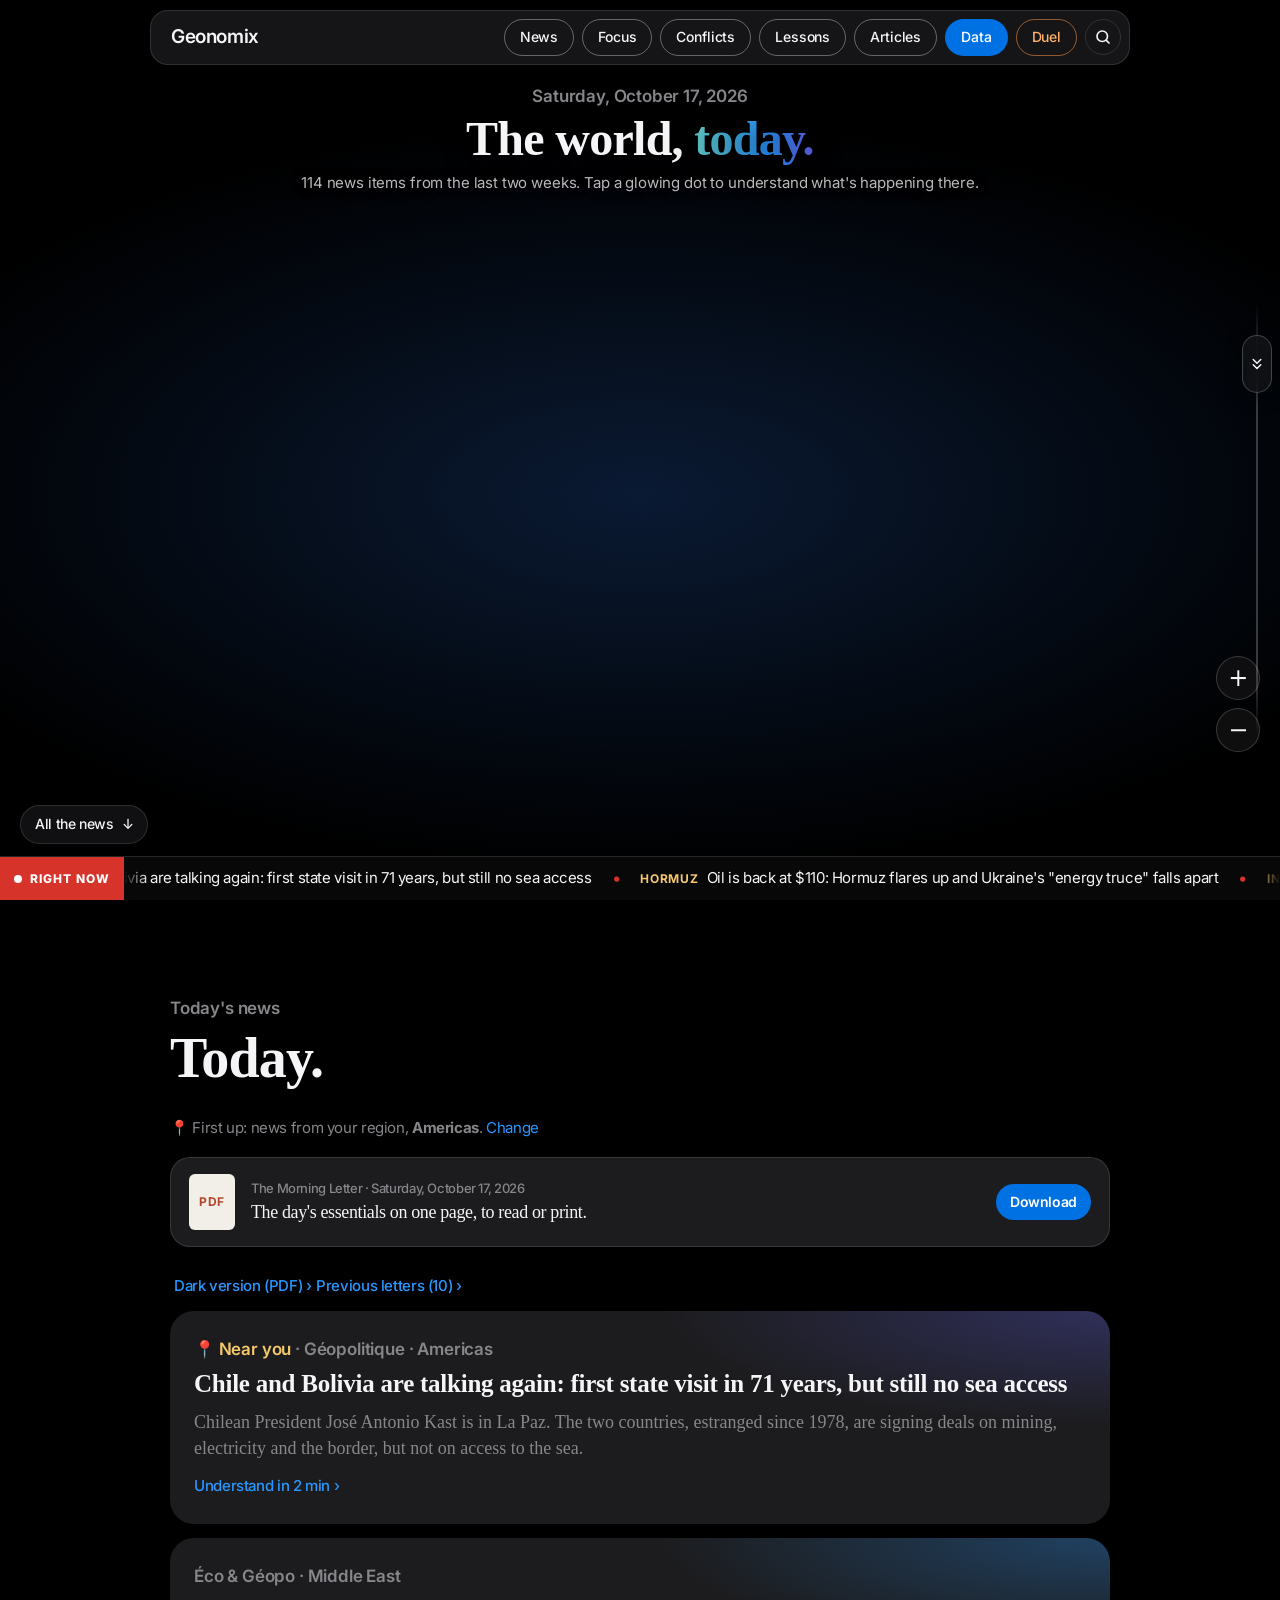
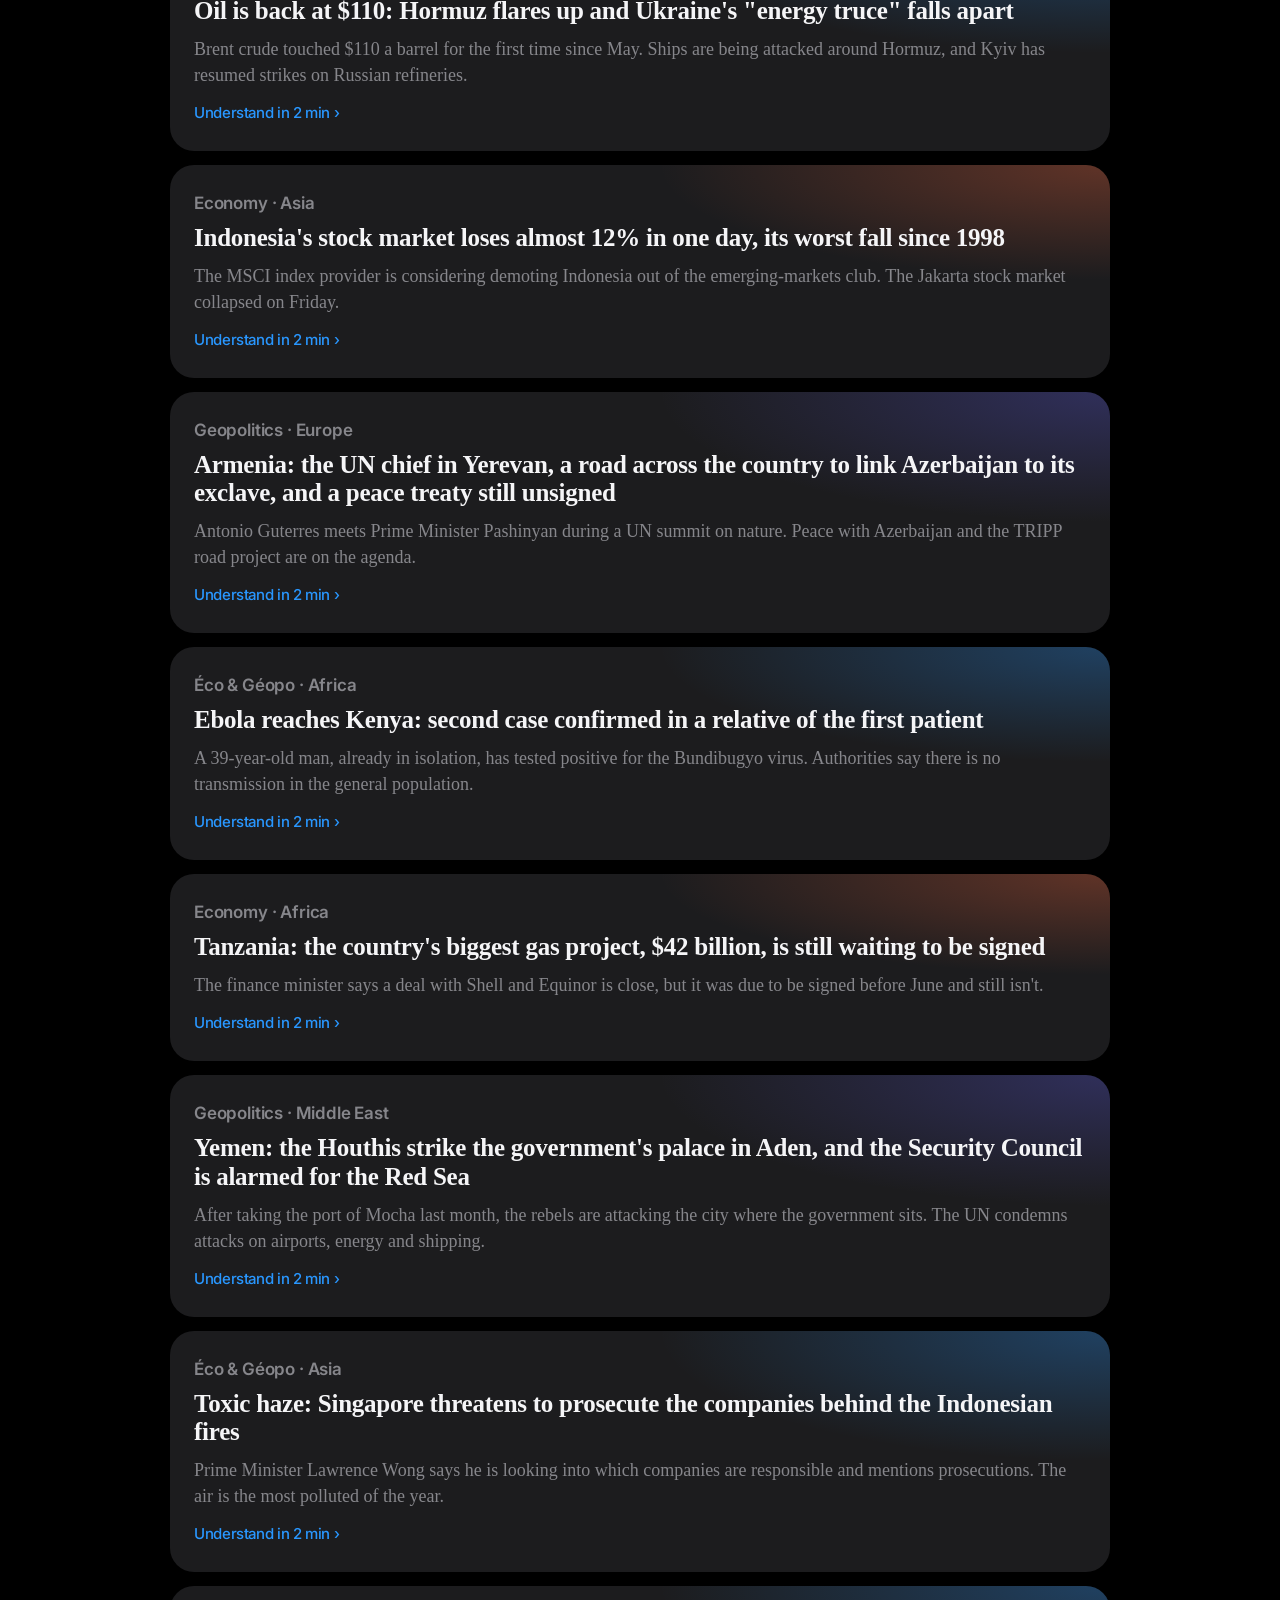
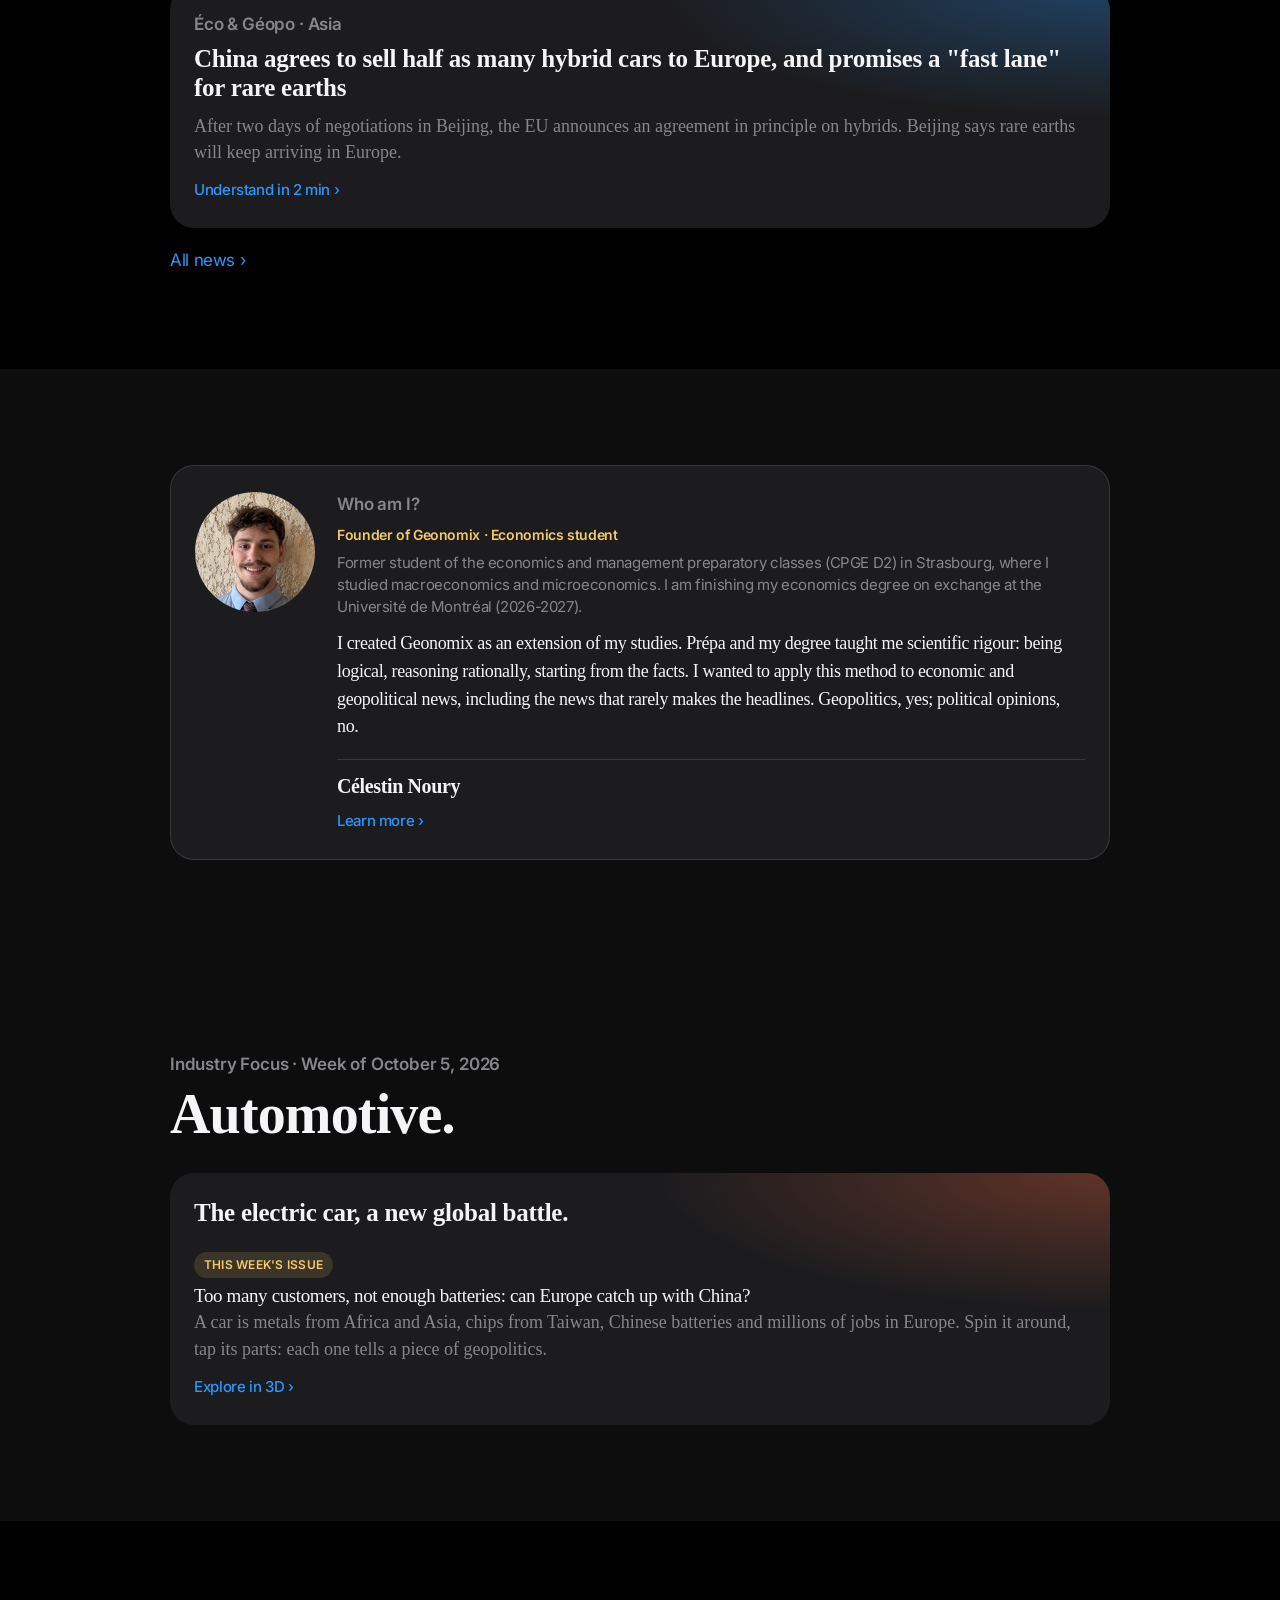
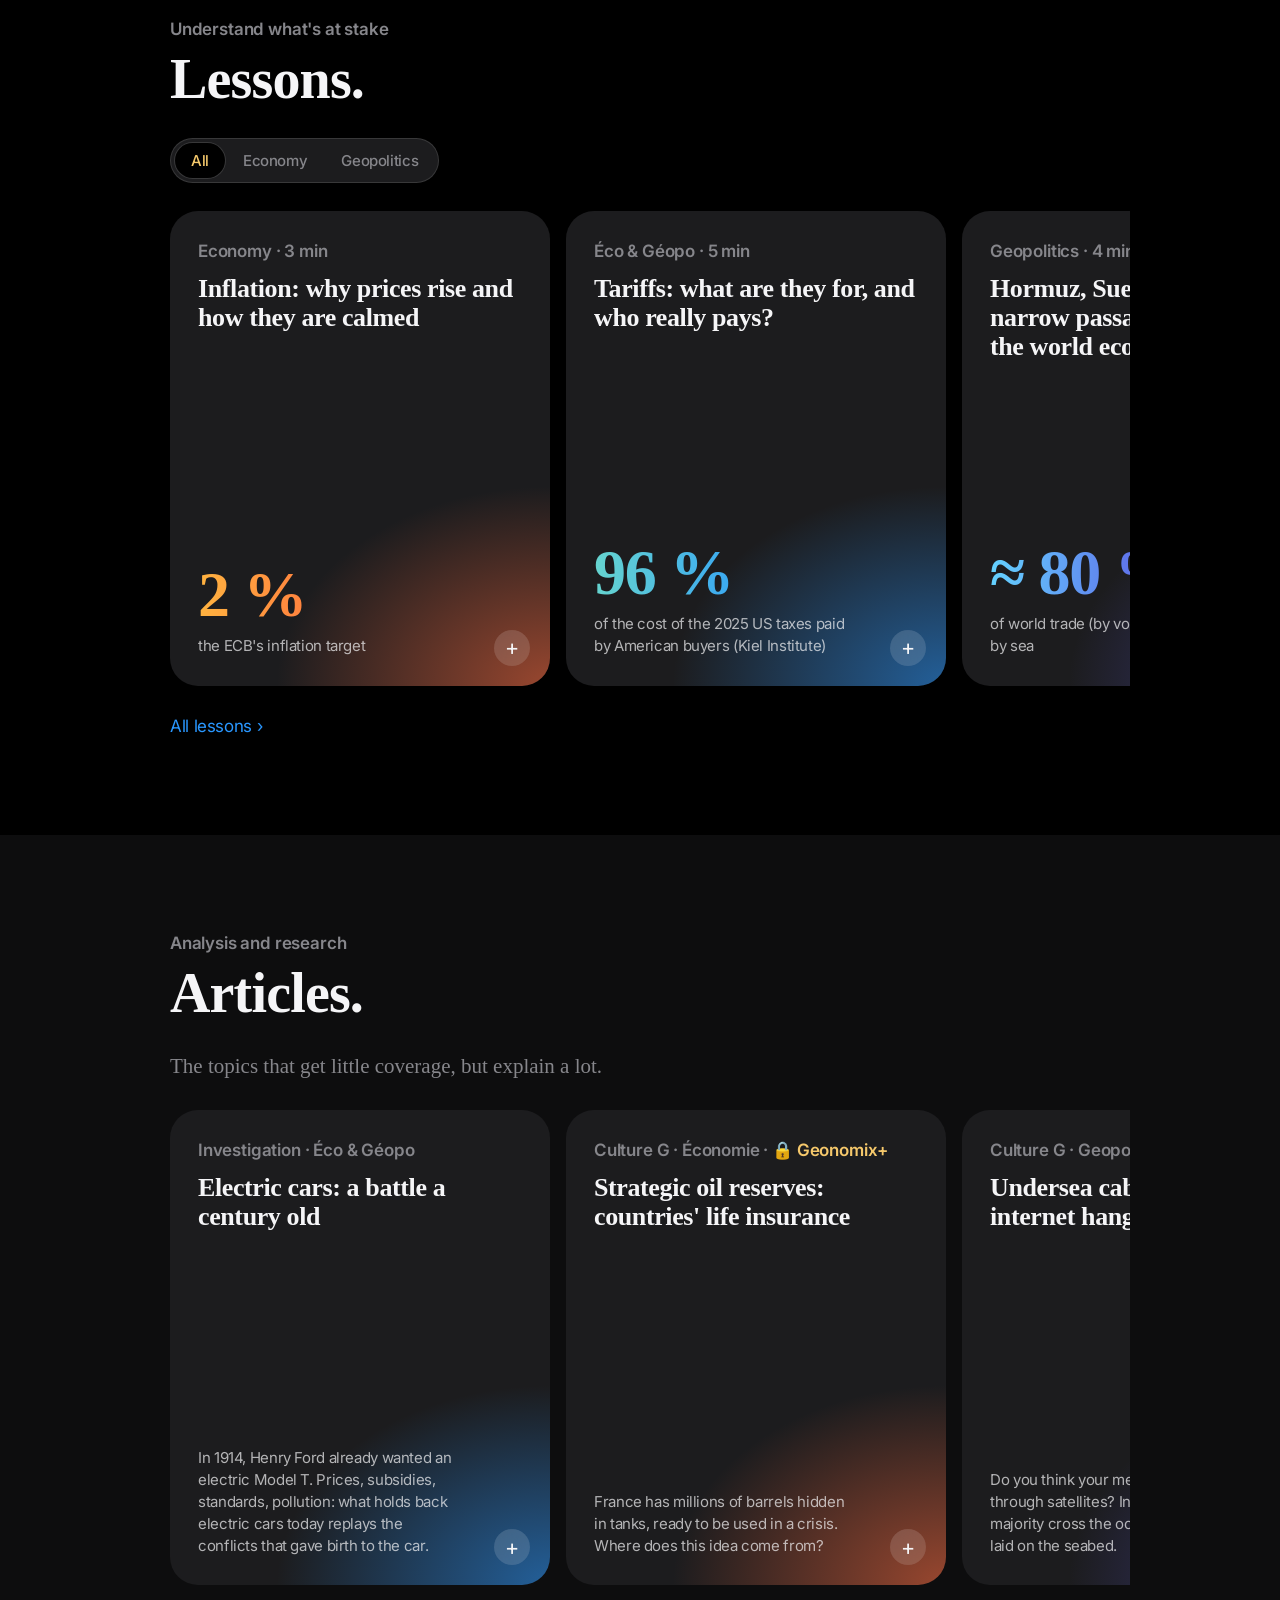
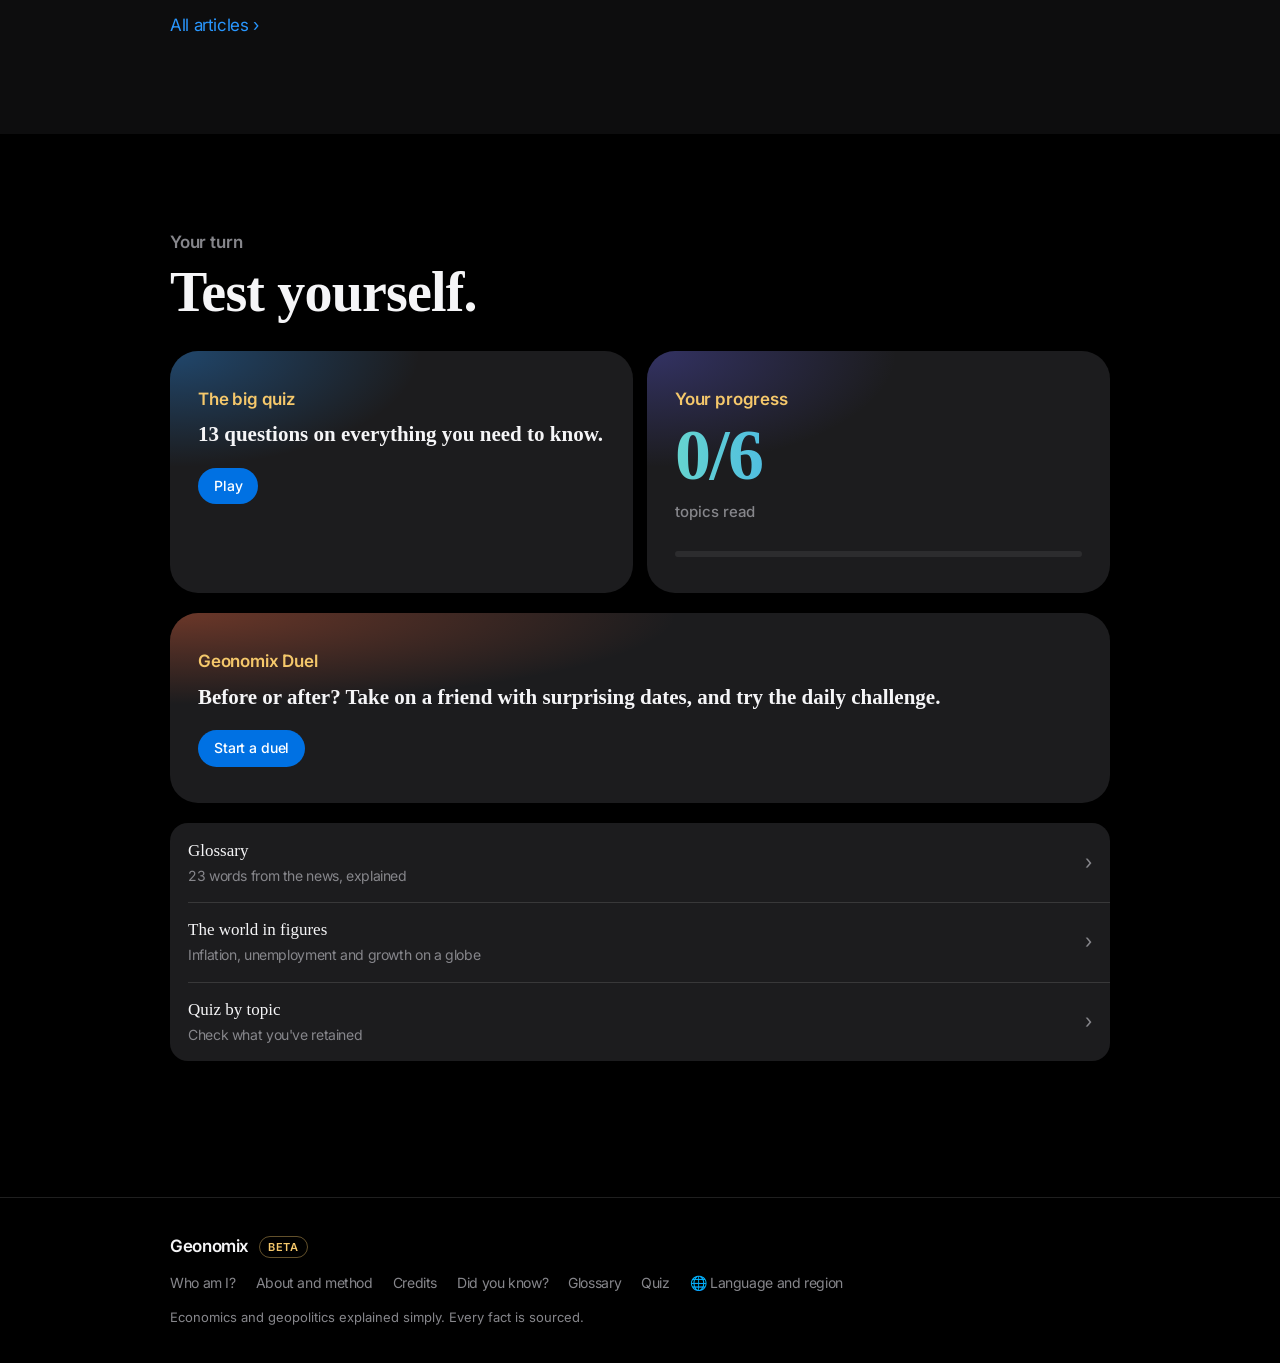
==== commit 28876c22: "L'appli s'appelle désormais Geonomix (sans accent) : titre, logo, abonnement Geonomix+, jeu Geonomix" ====
--- a/index.html
+++ b/index.html
@@ -3,7 +3,7 @@
 <head>
   <meta charset="utf-8">
   <meta name="viewport" content="width=device-width, initial-scale=1, viewport-fit=cover">
-  <title>Géoconomic</title>
+  <title>Geonomix</title>
   <meta name="description" content="L'actualité économique et géopolitique expliquée simplement, pour tout le monde.">
   <meta name="theme-color" content="#000000">
   <meta name="apple-mobile-web-app-capable" content="yes">
@@ -13,7 +13,7 @@
   <link rel="apple-touch-icon" href="assets/icon-180.png">
   <!-- Aperçu quand le lien est partagé (réseaux sociaux, messageries) -->
   <meta property="og:type" content="website">
-  <meta property="og:title" content="Géoconomic">
+  <meta property="og:title" content="Geonomix">
   <meta property="og:description" content="L'actualité économique et géopolitique expliquée simplement, sur un globe 3D.">
   <meta property="og:image" content="assets/og-image.jpg">
   <meta name="twitter:card" content="summary_large_image">
@@ -27,7 +27,7 @@
 <body>
   <header class="navbar">
     <div class="navbar-inner">
-      <a href="#/" class="brand" aria-label="Géoconomic, accueil"><img class="brand-mark" src="assets/icon.svg" alt="" width="26" height="26"><span class="brand-name">Géoconomic</span></a>
+      <a href="#/" class="brand" aria-label="Geonomix, accueil"><img class="brand-mark" src="assets/icon.svg" alt="" width="26" height="26"><span class="brand-name">Geonomix</span></a>
       <nav class="nav-actions" aria-label="Navigation principale">
         <a href="#/actu" class="pill-btn outline" data-tab="actu">Actu</a>
         <a href="#/focus" class="pill-btn outline" data-tab="focus">Focus</a>
@@ -46,7 +46,7 @@
 
   <footer class="site-footer">
     <div class="wrap footer-inner">
-      <p class="footer-brand">Géoconomic <span class="beta">Bêta</span></p>
+      <p class="footer-brand">Geonomix <span class="beta">Bêta</span></p>
       <nav class="footer-links" aria-label="Liens de bas de page">
         <a href="#/apropos">Qui suis-je ?</a>
         <a href="#/apropos">À propos et méthode</a>
--- a/styles.css
+++ b/styles.css
@@ -959,7 +959,7 @@
 .learn-title { font-size: 17px; font-weight: 600; line-height: 1.3; }
 .learn-card .chev { color: var(--muted); font-size: 22px; }
 
-/* ---------- Géoconomic+ : formules, codes et proches ---------- */
+/* ---------- Geonomix+ : formules, codes et proches ---------- */
 .plans-3 { grid-template-columns: repeat(3, minmax(0, 1fr)); }
 @media (max-width: 860px) { .plans-3 { grid-template-columns: 1fr; } }
 .plan-price small { font-family: var(--sans, inherit); font-size: 16px; font-weight: 500; color: var(--muted); }
@@ -981,7 +981,7 @@
 .plus-active div span { color: var(--muted); }
 .news-card.locked { opacity: .75; }
 
-/* ---------- Contenu réservé à Géoconomic+ ---------- */
+/* ---------- Contenu réservé à Geonomix+ ---------- */
 .plus-tag { color: var(--gold); font-weight: 600; white-space: nowrap; }
 .paywall { margin: 8px 0 40px; padding: 28px 26px; border-radius: 24px; border: 1px solid rgba(245,200,107,.5);
   background: linear-gradient(180deg, rgba(245,200,107,.10), rgba(245,200,107,.02)); text-align: center; }
@@ -1228,7 +1228,7 @@
 @media (prefers-reduced-motion: reduce) { .rail-thumb svg { animation: none; } }
 .car-card, .ind-card { z-index: 6; }
 
-/* Accès au jeu Géoconomic Duel dans le bandeau : la couleur ambre du jeu */
+/* Accès au jeu Geonomix Duel dans le bandeau : la couleur ambre du jeu */
 .nav-actions .nav-duel { border-color: rgba(255, 150, 70, .55); color: #ffb066; }
 .nav-actions .nav-duel:hover { background: rgba(255, 150, 70, .12); }
 .nav-duel-m { display: none; }
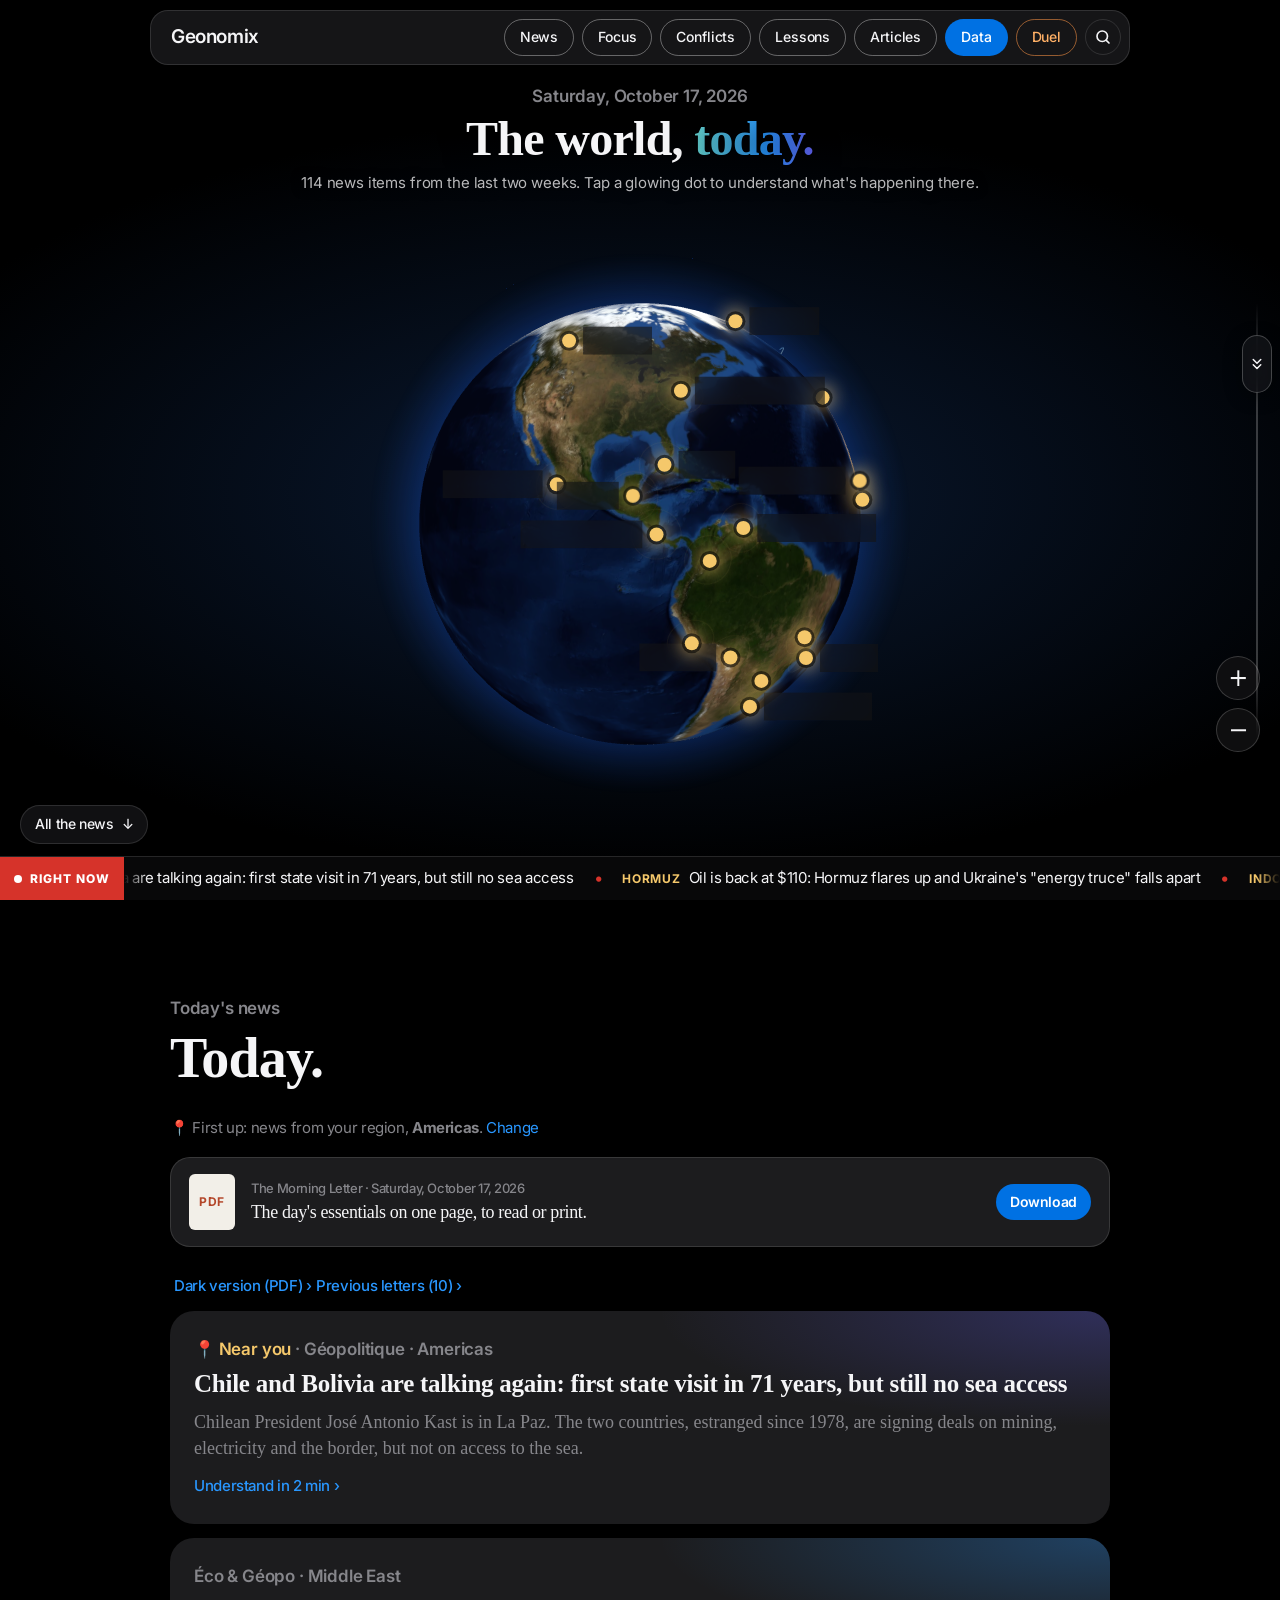
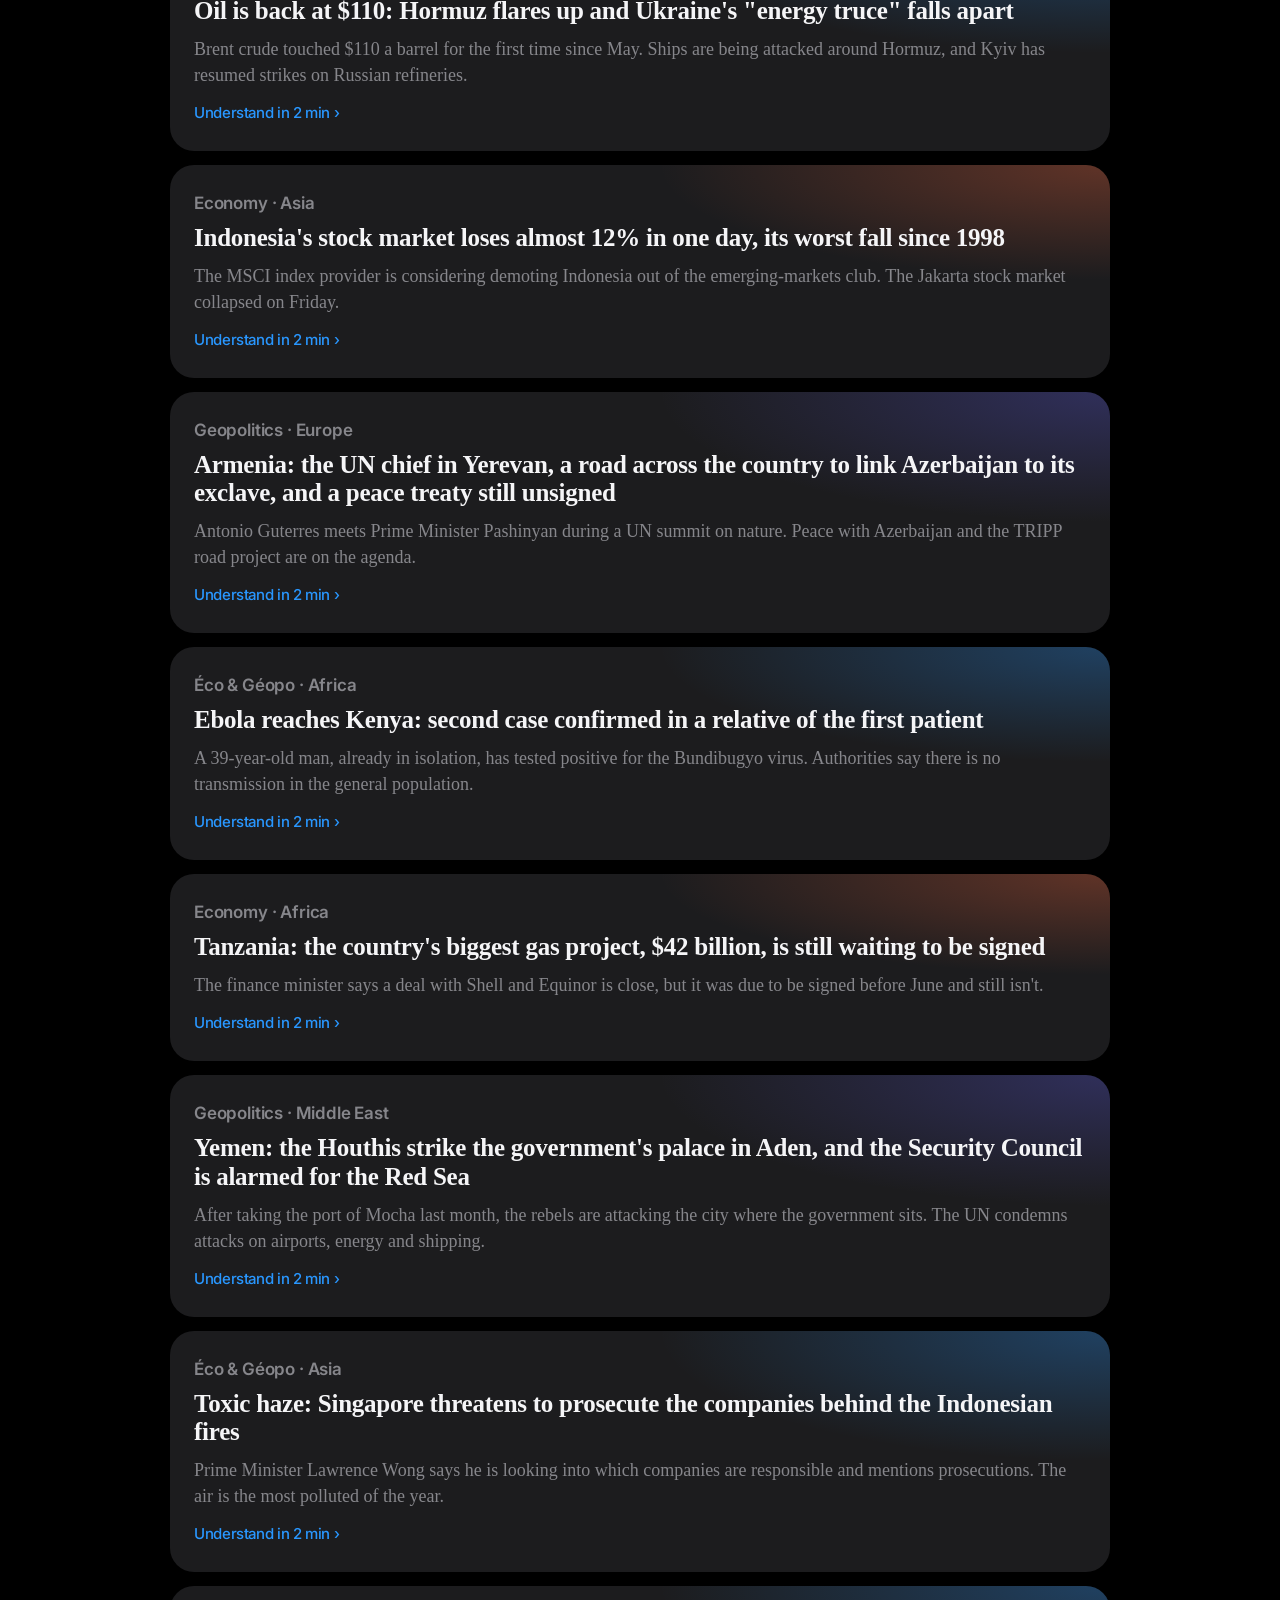
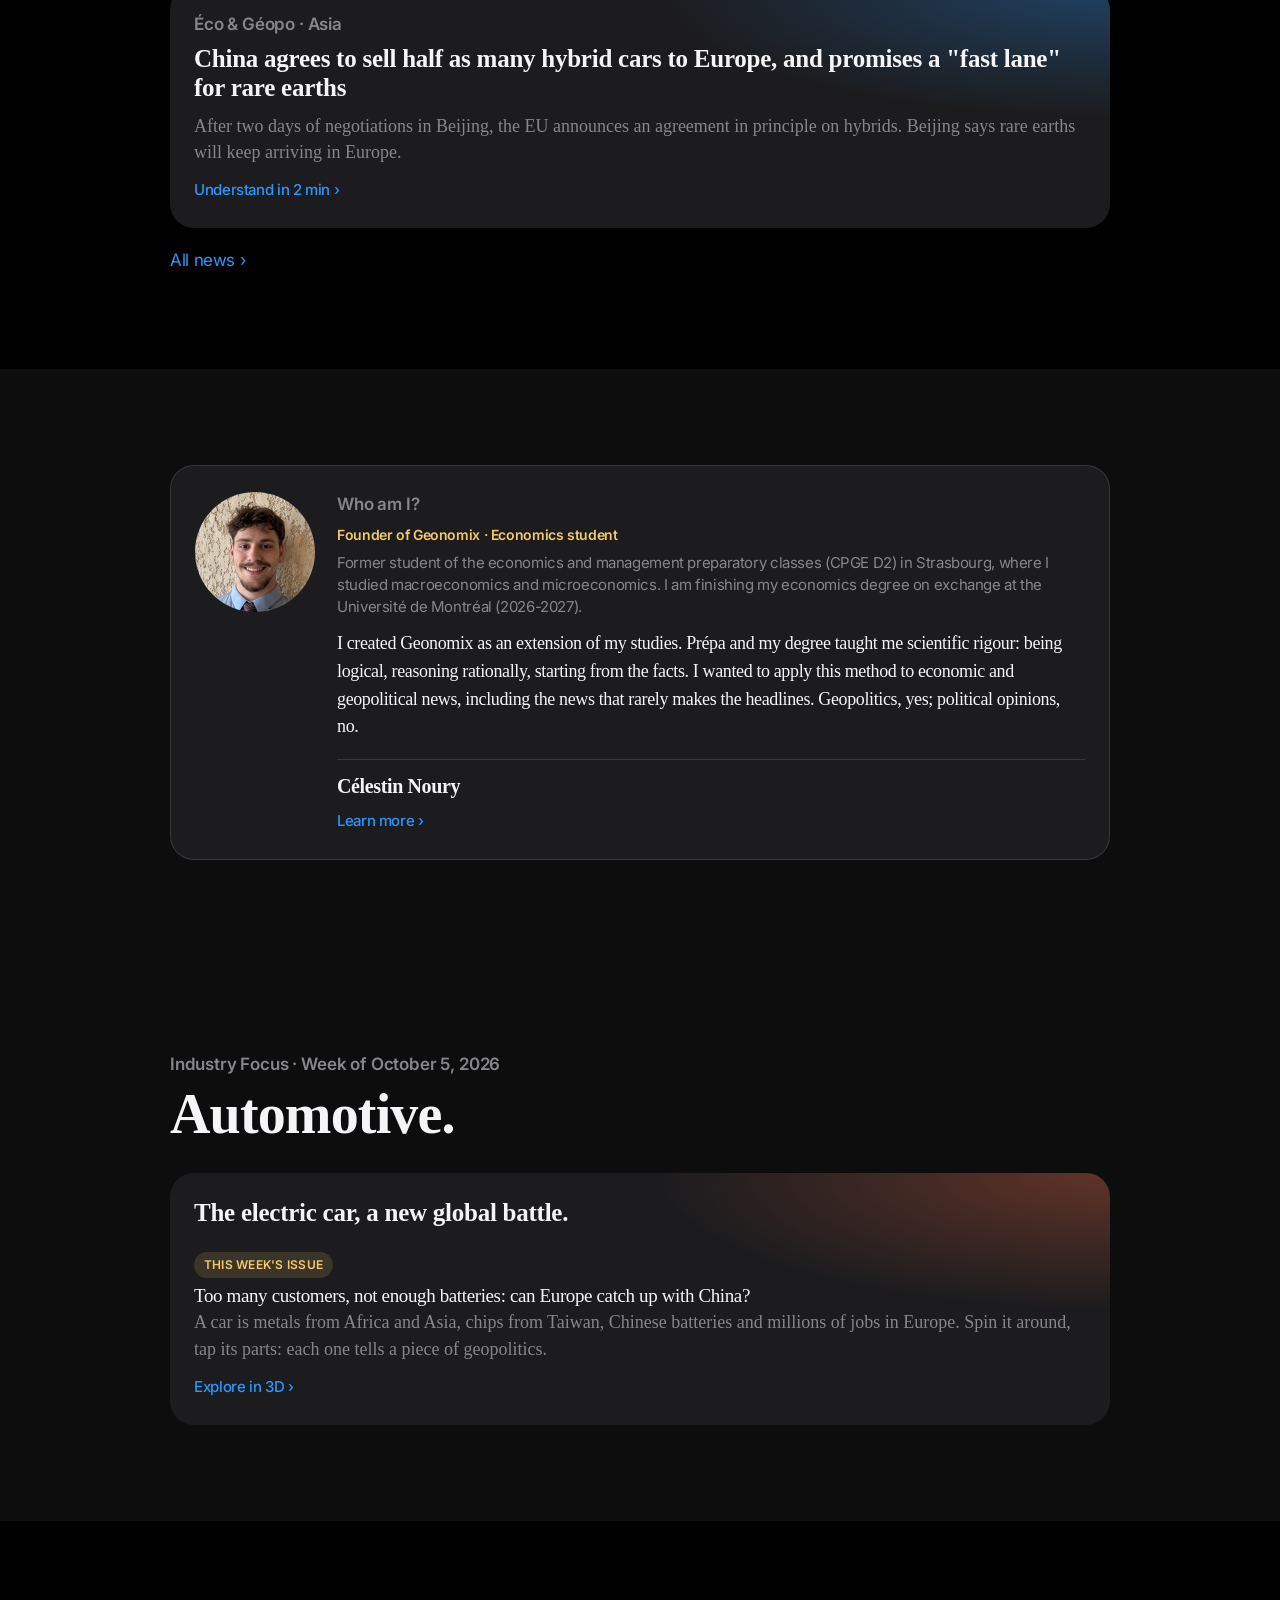
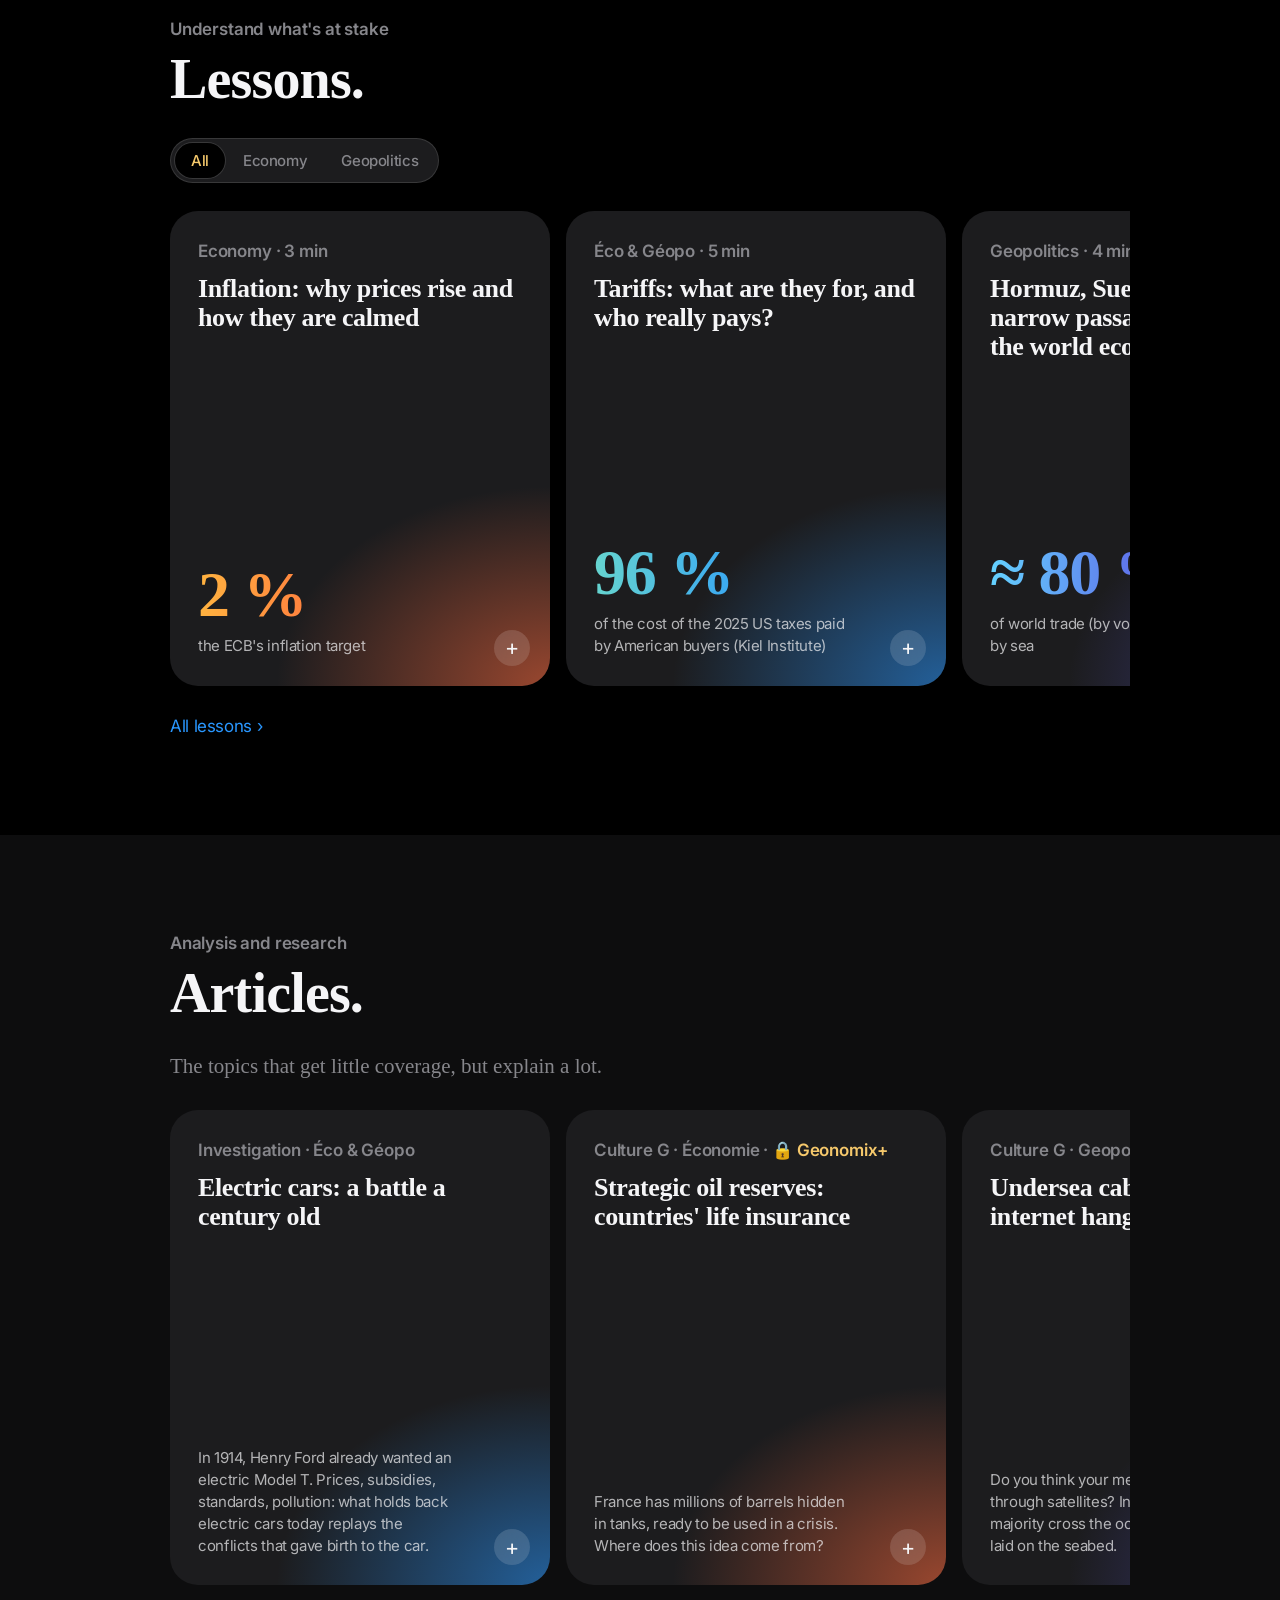
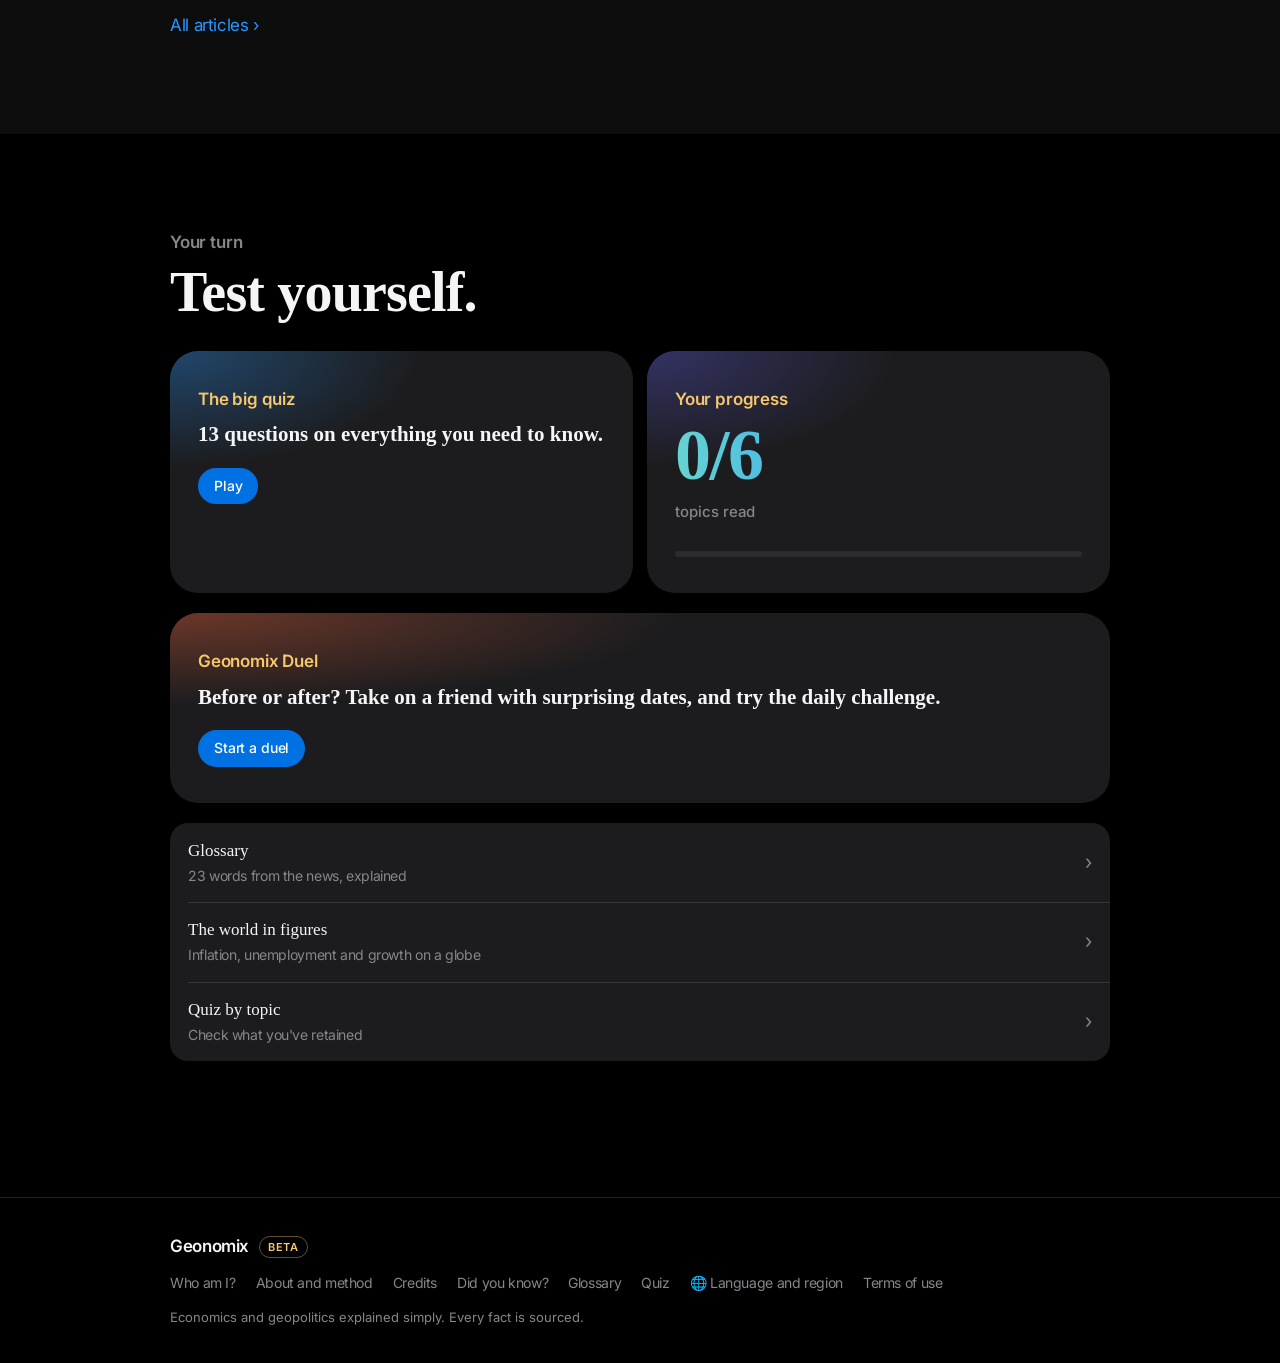
==== commit 20e9e5cb: "Conditions générales d'utilisation : page #/cgu (texte dans data/cgu.js), lien en bas de page et sou" ====
--- a/index.html
+++ b/index.html
@@ -55,6 +55,7 @@
         <a href="#/lexique">Lexique</a>
         <a href="#/quiz">Quiz</a>
         <a href="#/reglages">🌐 Langue et région</a>
+        <a href="#/cgu">Conditions d'utilisation</a>
       </nav>
       <p class="footer-note">L'économie et la géopolitique expliquées simplement. Chaque fait est sourcé.</p>
     </div>
@@ -74,6 +75,7 @@
   <script src="data/couches.js"></script>
   <script src="data/lettres.js"></script>
   <script src="data/auteur.js"></script>
+  <script src="data/cgu.js"></script>
   <script src="data/anecdotes.js"></script>
   <script src="data/iso2.js"></script>
   <script src="viz.js"></script>
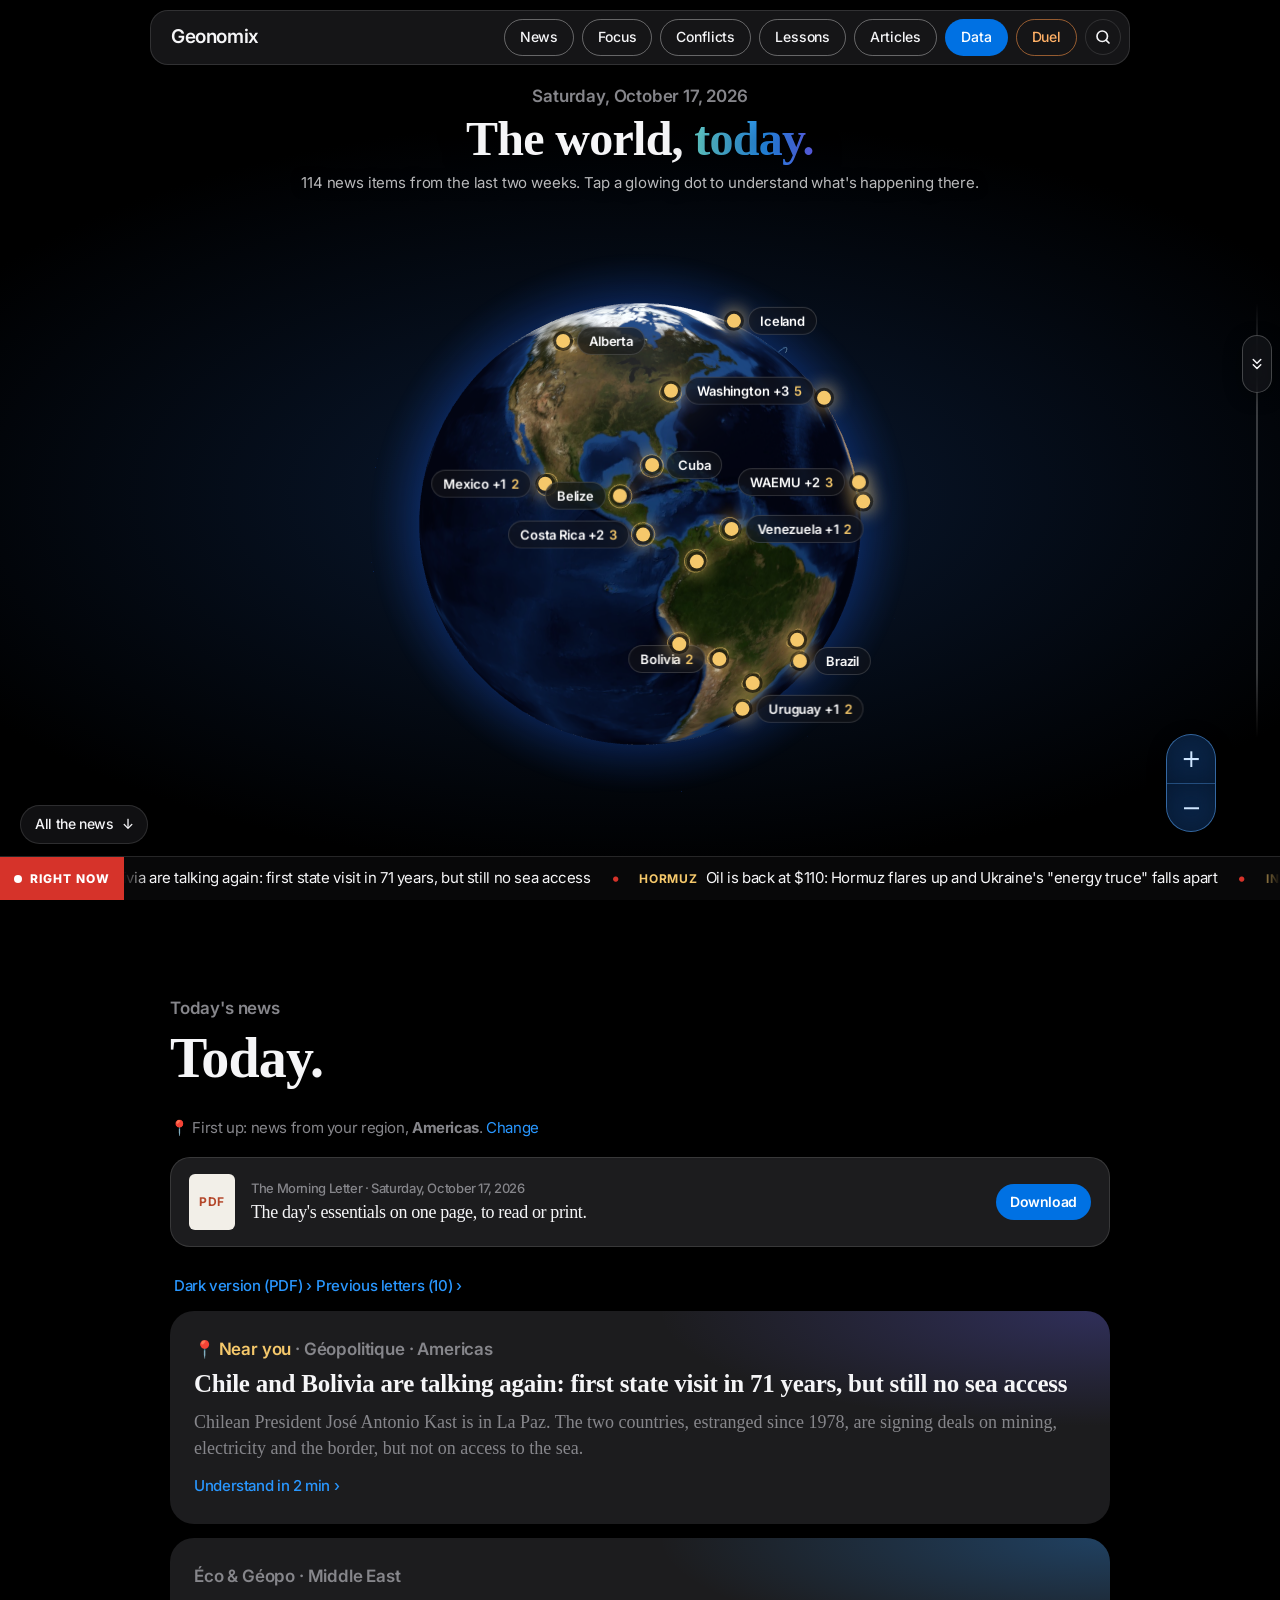
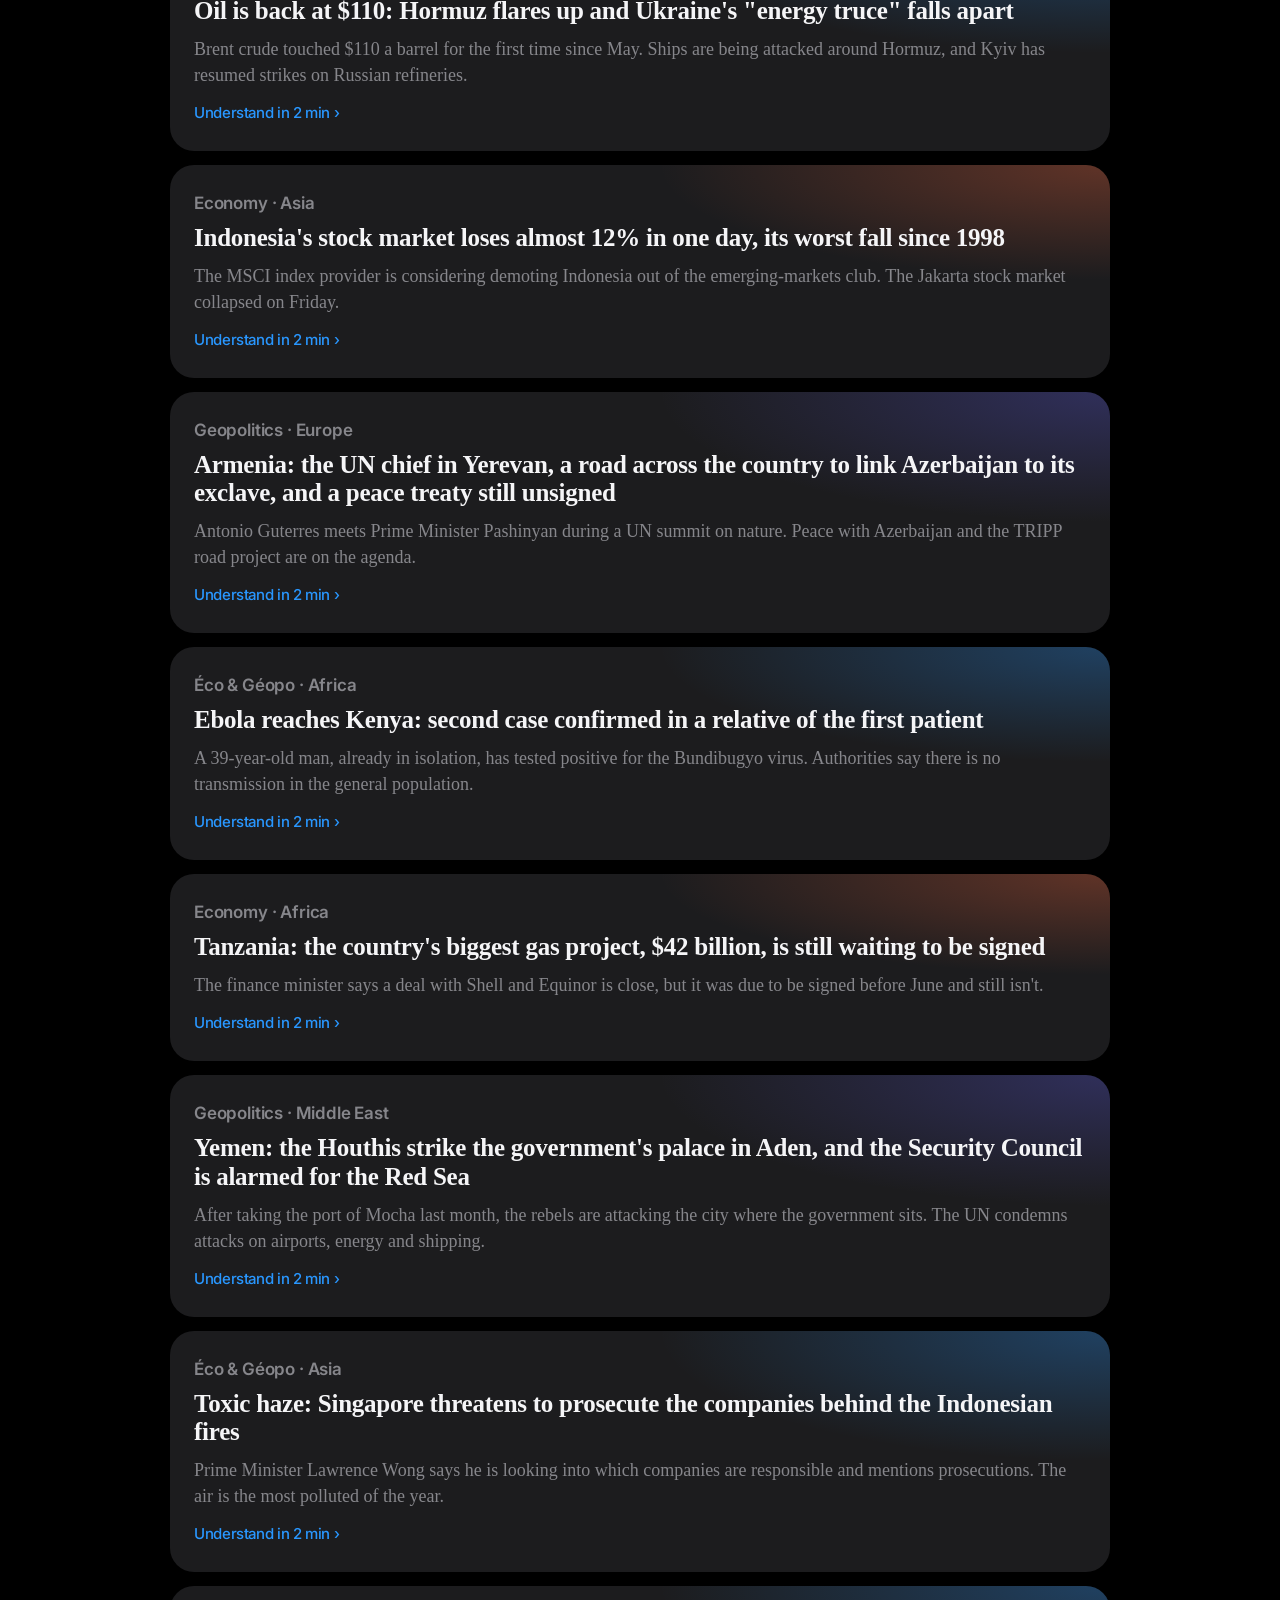
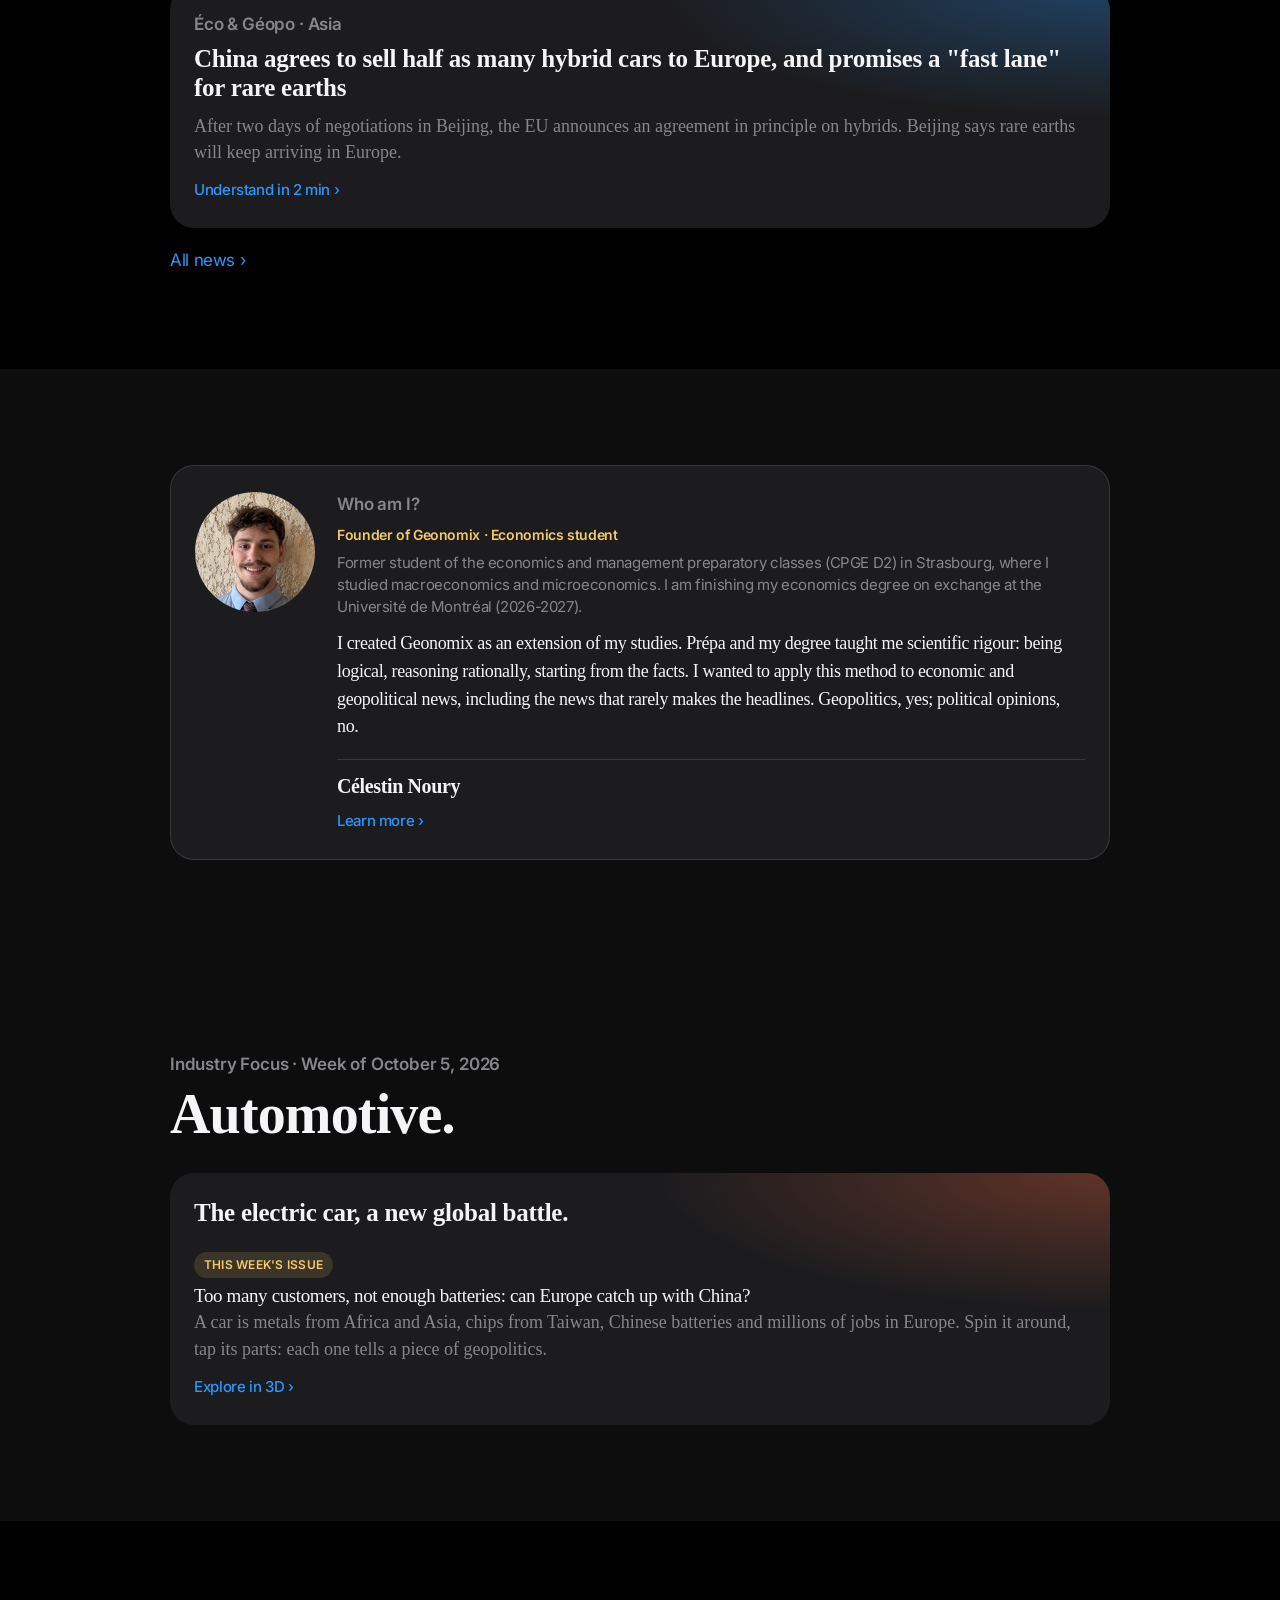
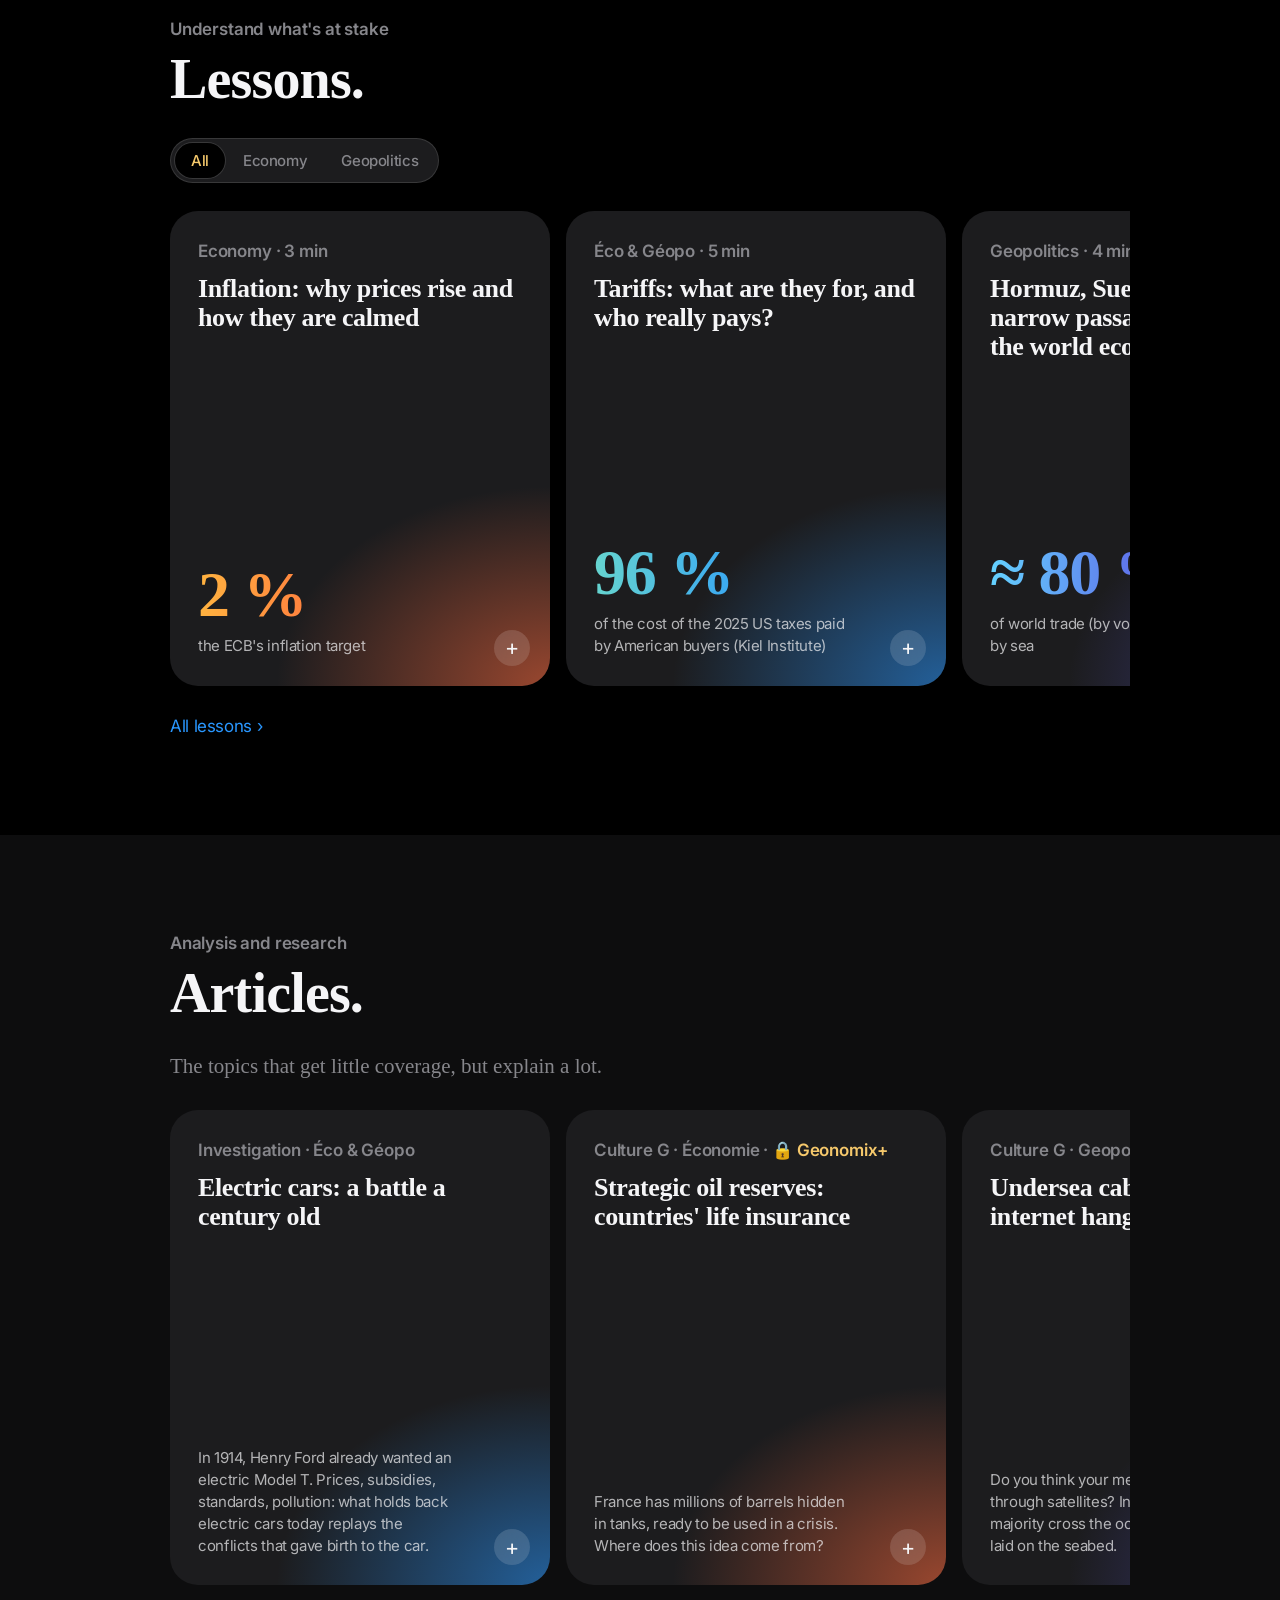
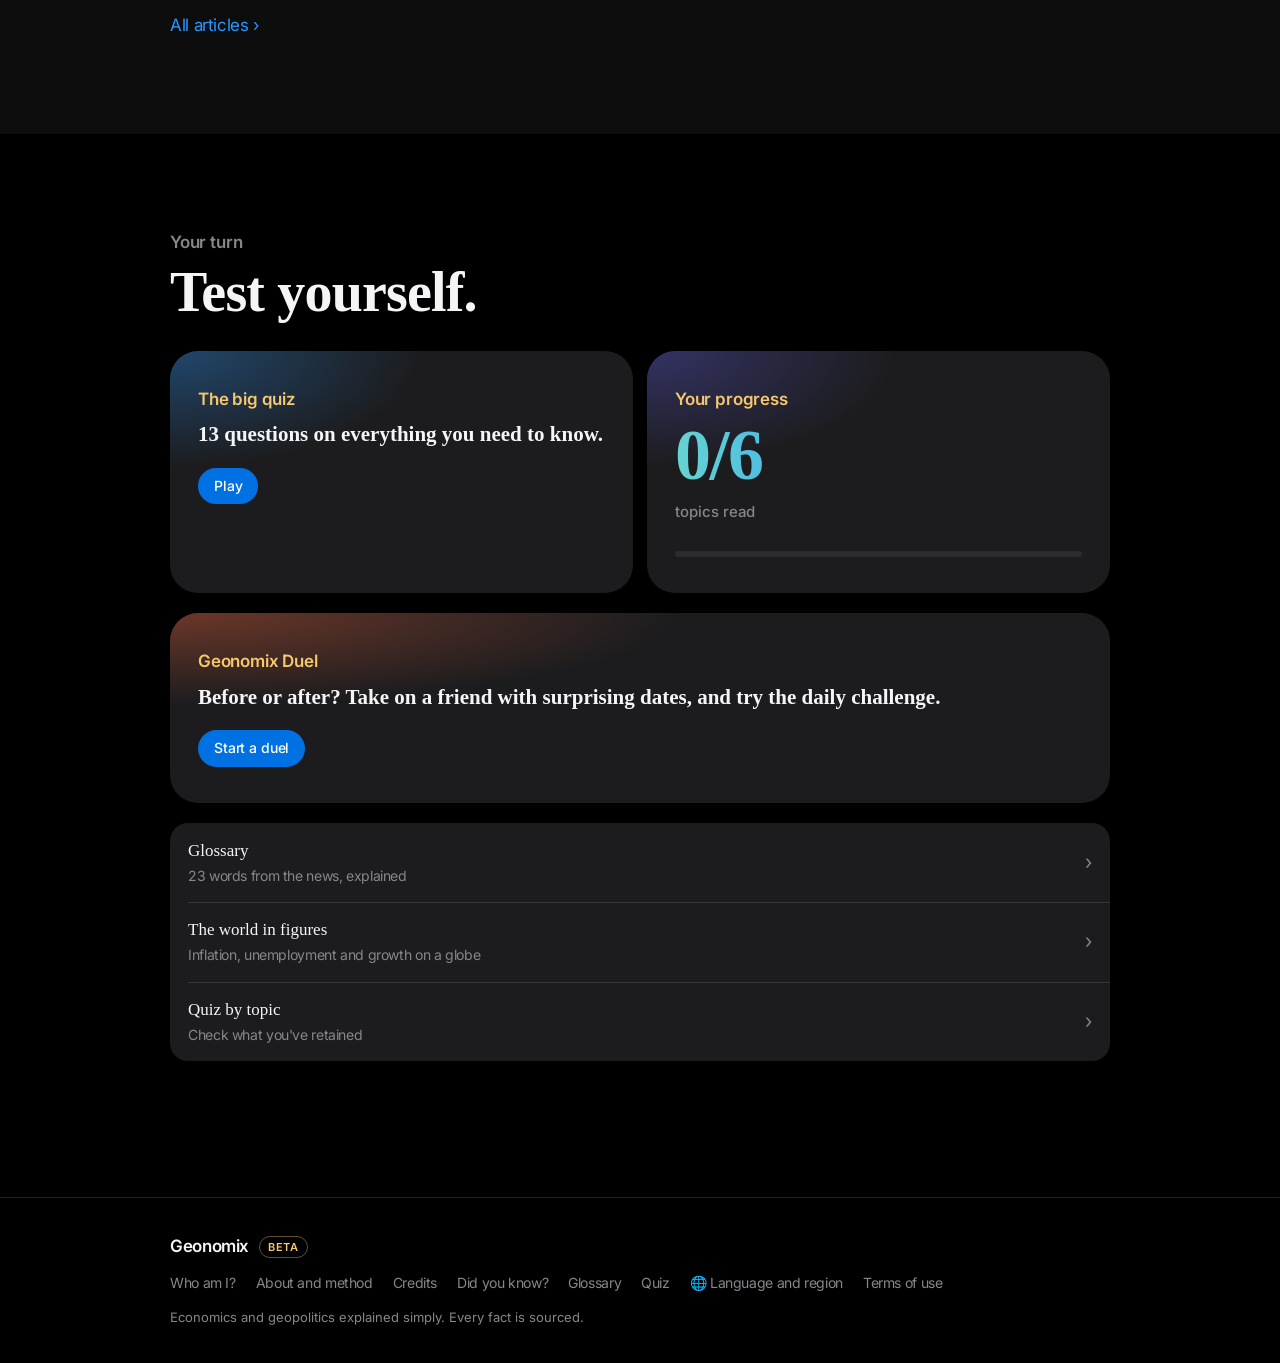
==== commit 832d8c4b: "Geonomix+ : cinématique de bienvenue après l'abonnement (ta-doum, zoom sur la Terre, feu d'artifice)" ====
--- a/index.html
+++ b/index.html
@@ -80,6 +80,7 @@
   <script src="data/iso2.js"></script>
   <script src="viz.js"></script>
   <script src="globe.js"></script>
+  <script src="bienvenue.js"></script>
   <script src="app.js"></script>
 </body>
 </html>
--- a/styles.css
+++ b/styles.css
@@ -1202,7 +1202,7 @@
 .scroll-rail {
   position: absolute; top: 0; right: 0; bottom: 0; width: 46px; z-index: 4;
   margin: 0; padding: 0; border: 0; background: transparent; cursor: pointer;
-  touch-action: pan-y; -webkit-user-select: none; user-select: none;
+  touch-action: none; -webkit-user-select: none; user-select: none;
   --rail-p: 0;
 }
 .scroll-rail::before {
@@ -1219,11 +1219,23 @@
   transition: border-color .2s var(--ease), background .2s var(--ease);
 }
 .rail-thumb svg { width: 18px; height: 18px; fill: none; stroke: var(--text); stroke-width: 2; stroke-linecap: round; stroke-linejoin: round; animation: nudge 1.8s var(--ease) infinite; }
-.scroll-rail:hover .rail-thumb, .scroll-rail:active .rail-thumb { border-color: var(--mint); background: rgba(61,220,151,.18); }
+.scroll-rail.up .rail-thumb svg { transform: rotate(180deg); animation: none; }
+.scroll-rail.dragging .rail-thumb { transform: scale(1.15); transition: transform .15s var(--ease); }
+.scroll-rail:hover .rail-thumb, .scroll-rail:active .rail-thumb, .scroll-rail.dragging .rail-thumb { border-color: var(--mint); background: rgba(61,220,151,.18); }
 .scroll-rail:focus-visible { outline: none; }
 .scroll-rail:focus-visible .rail-thumb { outline: 2px solid #2997ff; outline-offset: 2px; }
 .globe-hero .scroll-rail { top: calc(200px + env(safe-area-inset-top)); bottom: calc(60px + env(safe-area-inset-bottom)); }
 .ind-stage .globe-zoom { right: 54px; }
+/* Accueil : les boutons + / − restent à l'écart du curseur de défilement (à droite) et s'en distinguent :
+   une pastille bleue, à gauche sur téléphone. Le globe et ses étiquettes gardent les gestes pour eux (pincer). */
+.globe-hero .globe, .globe-hero .globe-pin { touch-action: none; }
+.globe-hero .globe-zoom { right: 64px; bottom: 16px; gap: 0; border-radius: 999px; overflow: hidden; border: 1px solid rgba(90,169,255,.55); background: rgba(10,40,80,.6); box-shadow: 0 4px 18px rgba(0,0,0,.45); -webkit-backdrop-filter: blur(12px); backdrop-filter: blur(12px); }
+.globe-hero .globe-zoom button { width: 48px; height: 48px; border: 0; border-radius: 0; background: transparent; color: #cfe6ff; }
+.globe-hero .globe-zoom button + button { border-top: 1px solid rgba(90,169,255,.35); }
+@media (max-width: 560px) {
+  .globe-hero .globe-zoom { right: auto; left: 14px; flex-direction: row; }
+  .globe-hero .globe-zoom button + button { border-top: 0; border-left: 1px solid rgba(90,169,255,.35); }
+}
 .globe-hero.sheet-open .scroll-rail { opacity: 0; pointer-events: none; }
 @media (prefers-reduced-motion: reduce) { .rail-thumb svg { animation: none; } }
 .car-card, .ind-card { z-index: 6; }
@@ -1237,3 +1249,28 @@
   .navbar-inner .nav-duel-m { display: inline-flex; order: 2; margin-left: auto; padding: 5px 11px; font-size: 13px; color: #ffb066; border-color: rgba(255, 150, 70, .55); }
   .navbar-inner .nav-duel-m + .nav-search { margin-left: 8px; }
 }
+
+/* ---------- Cinématique de bienvenue dans Geonomix+ (bienvenue.js) ---------- */
+.intro-lock, .intro-lock body { overflow: hidden; }
+.intro-plus { position: fixed; inset: 0; z-index: 200; background: #020306; animation: introIn .35s ease both; }
+.intro-plus canvas { position: absolute; inset: 0; width: 100%; height: 100%; display: block; cursor: pointer; }
+.intro-plus.out { animation: introOut .5s ease both; }
+@keyframes introIn { from { opacity: 0; } }
+@keyframes introOut { to { opacity: 0; transform: scale(1.04); } }
+.intro-card {
+  position: absolute; left: 50%; bottom: max(28px, calc(env(safe-area-inset-bottom) + 20px)); transform: translate(-50%, 24px);
+  width: min(420px, calc(100% - 32px)); text-align: center; padding: 22px 20px 20px; border-radius: 24px;
+  background: rgba(8,12,24,.62); border: 1px solid rgba(245,200,107,.35); box-shadow: 0 20px 60px rgba(0,0,0,.6), 0 0 40px rgba(245,200,107,.12);
+  -webkit-backdrop-filter: blur(14px); backdrop-filter: blur(14px);
+  opacity: 0; pointer-events: none; transition: opacity .7s var(--ease), transform .7s var(--ease);
+}
+.intro-plus.show .intro-card { opacity: 1; transform: translate(-50%, 0); pointer-events: auto; }
+.intro-logo { display: block; margin: -50px auto 8px; filter: drop-shadow(0 0 18px rgba(90,169,255,.7)); }
+.intro-kicker { margin: 0; font: 800 13px/1 var(--font); letter-spacing: .22em; text-transform: uppercase; color: var(--gold); }
+.intro-kicker span { color: #ff7a59; margin-left: 2px; }
+.intro-title { margin: 10px 0 6px; font: 700 clamp(26px, 6vw, 36px)/1.1 var(--serif); color: #fff; text-shadow: 0 2px 24px rgba(90,169,255,.5); }
+.intro-sub { margin: 0 0 16px; color: rgba(233,240,255,.8); font-size: 15px; }
+.intro-go { margin-top: 4px; }
+.intro-skip { position: absolute; top: max(16px, env(safe-area-inset-top)); right: 16px; padding: 8px 14px; border-radius: 999px; border: 1px solid rgba(255,255,255,.25); background: rgba(0,0,0,.35); color: rgba(255,255,255,.8); font: 600 13px var(--font); cursor: pointer; }
+.intro-plus.show .intro-skip { opacity: 0; pointer-events: none; }
+@media (prefers-reduced-motion: reduce) { .intro-plus, .intro-plus.out { animation: none; } }
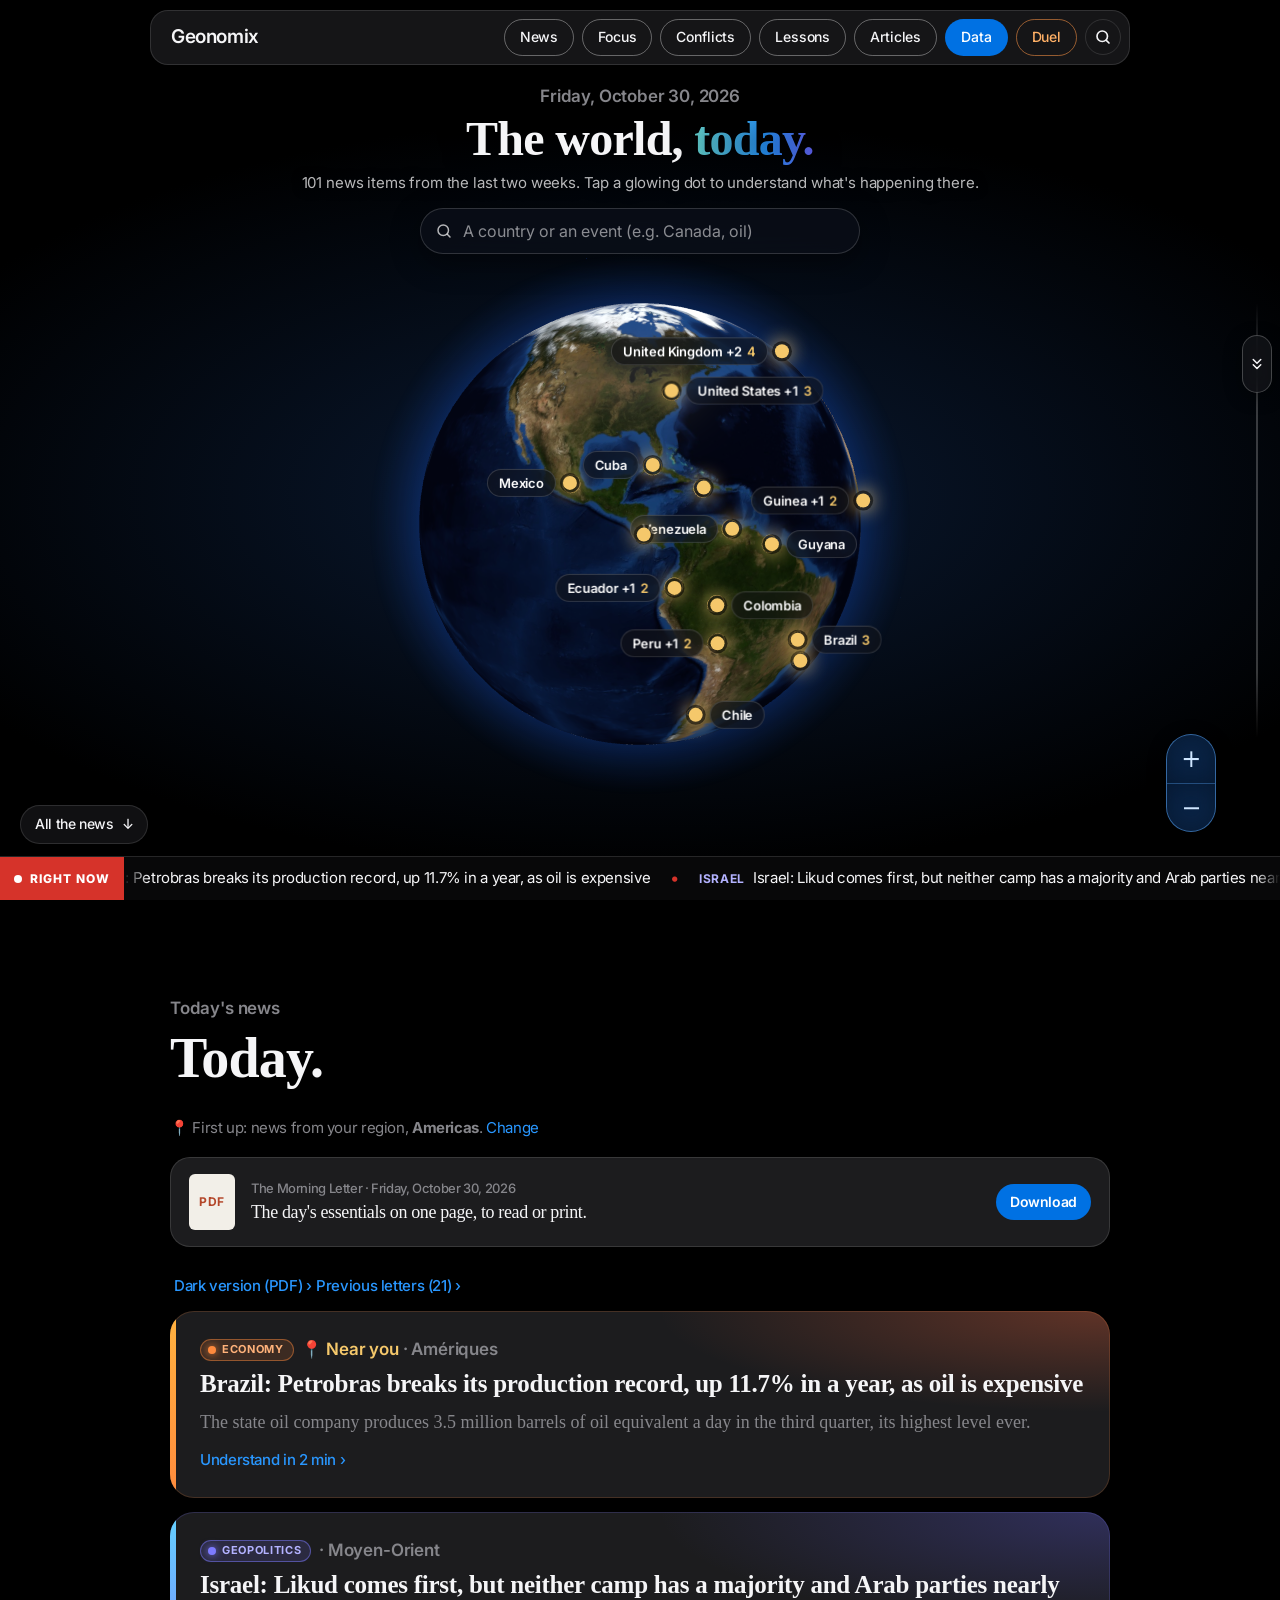
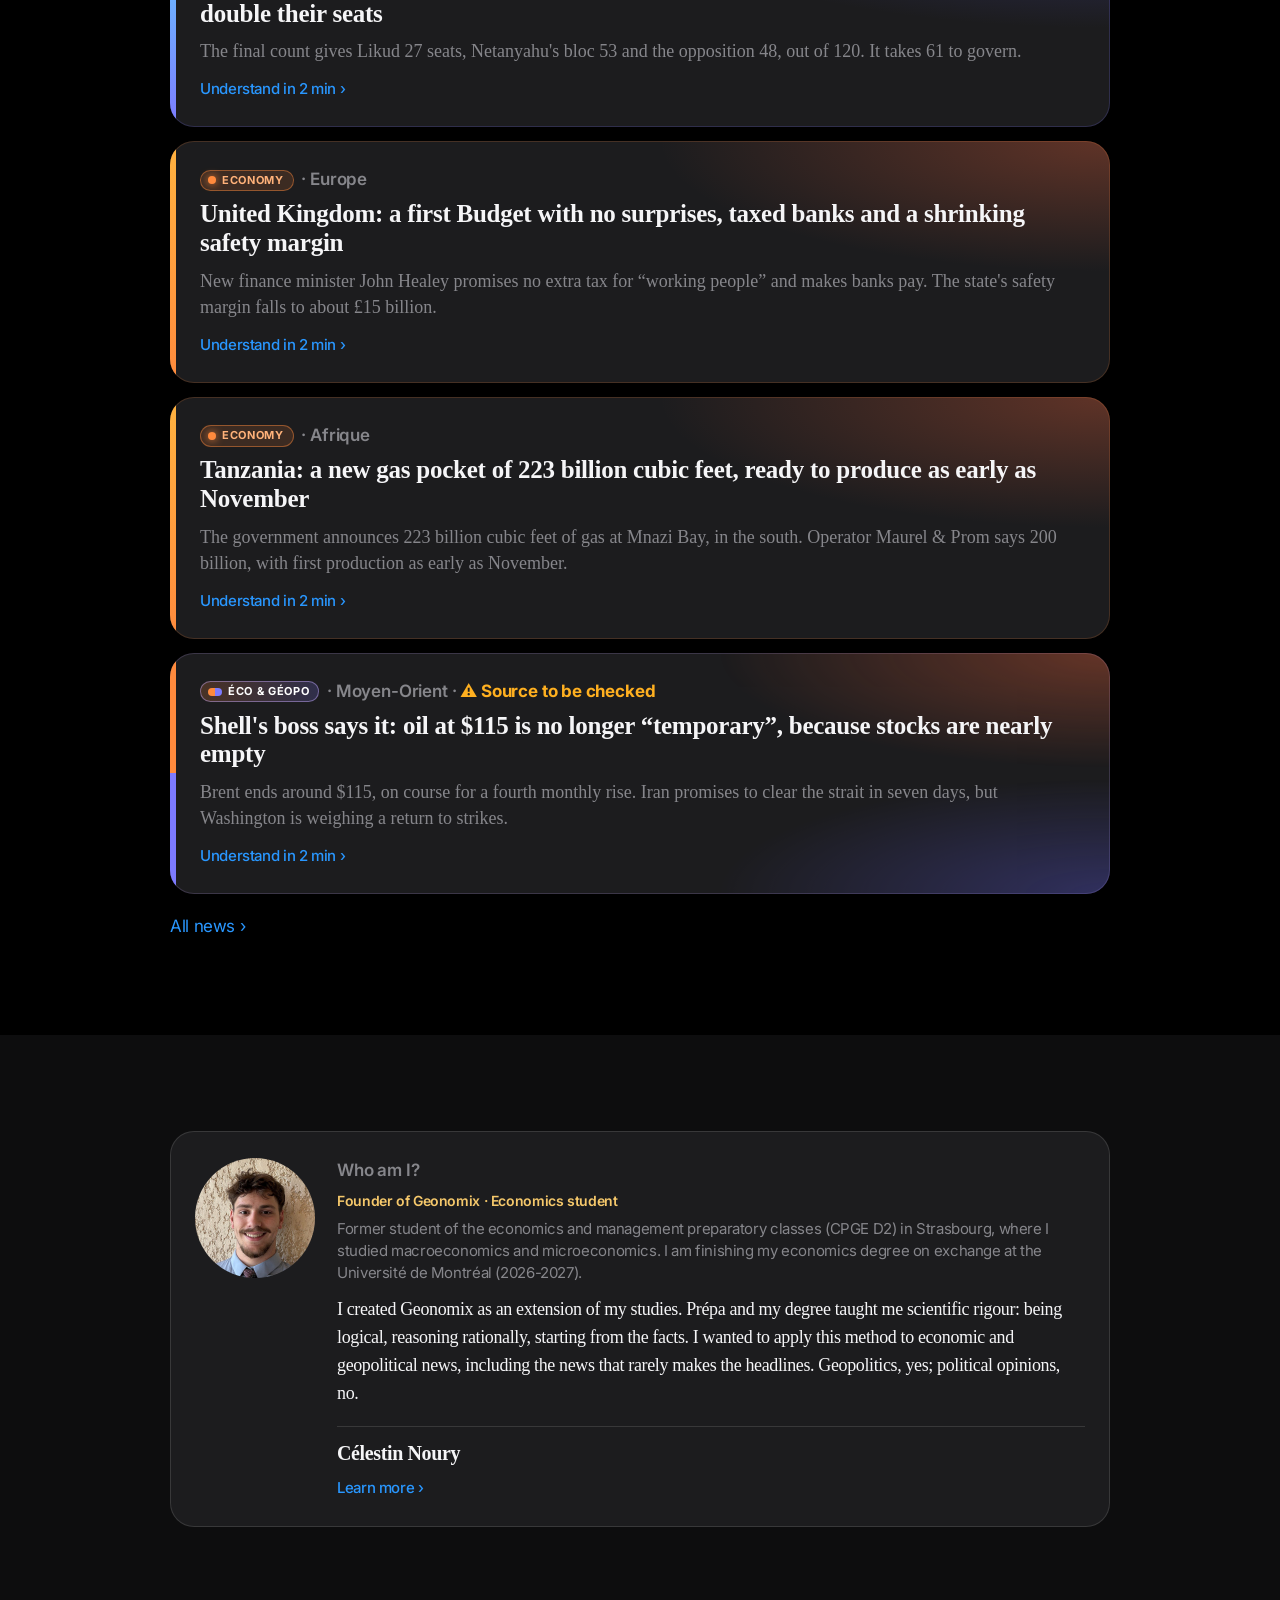
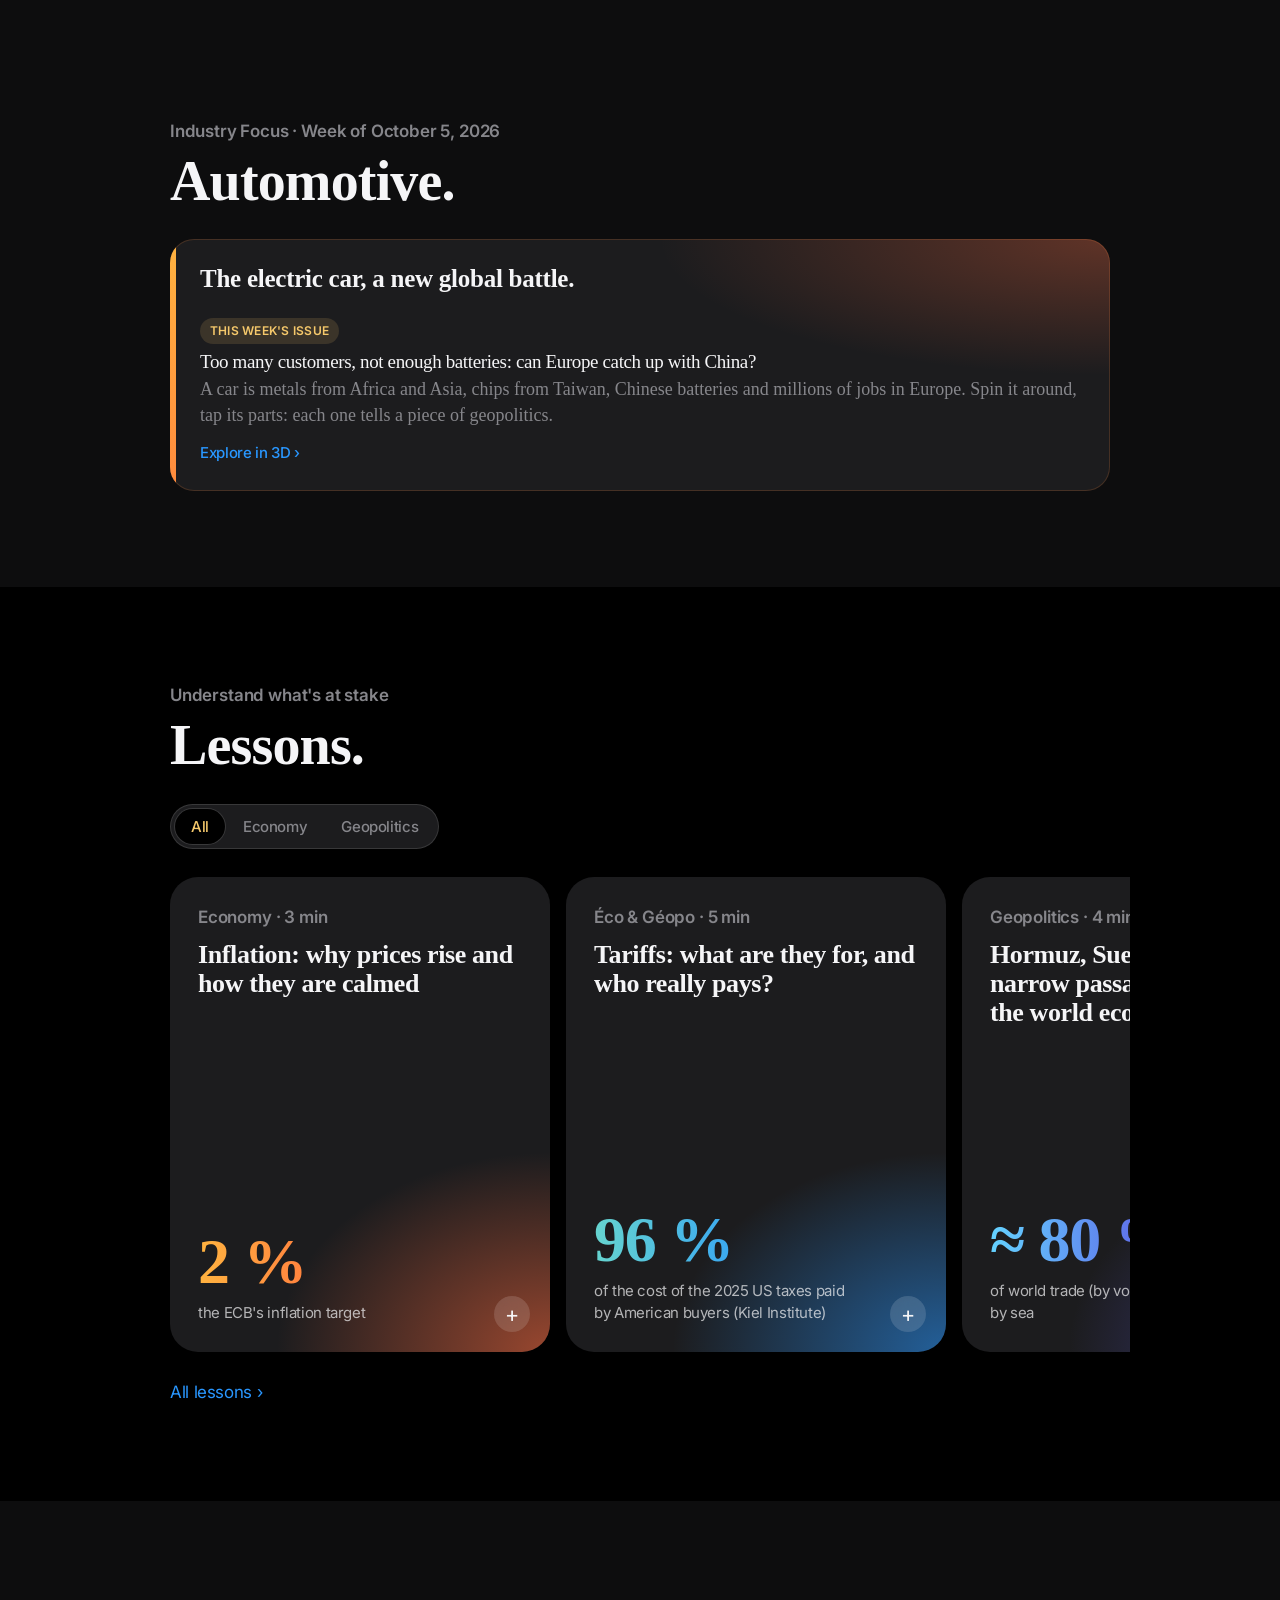
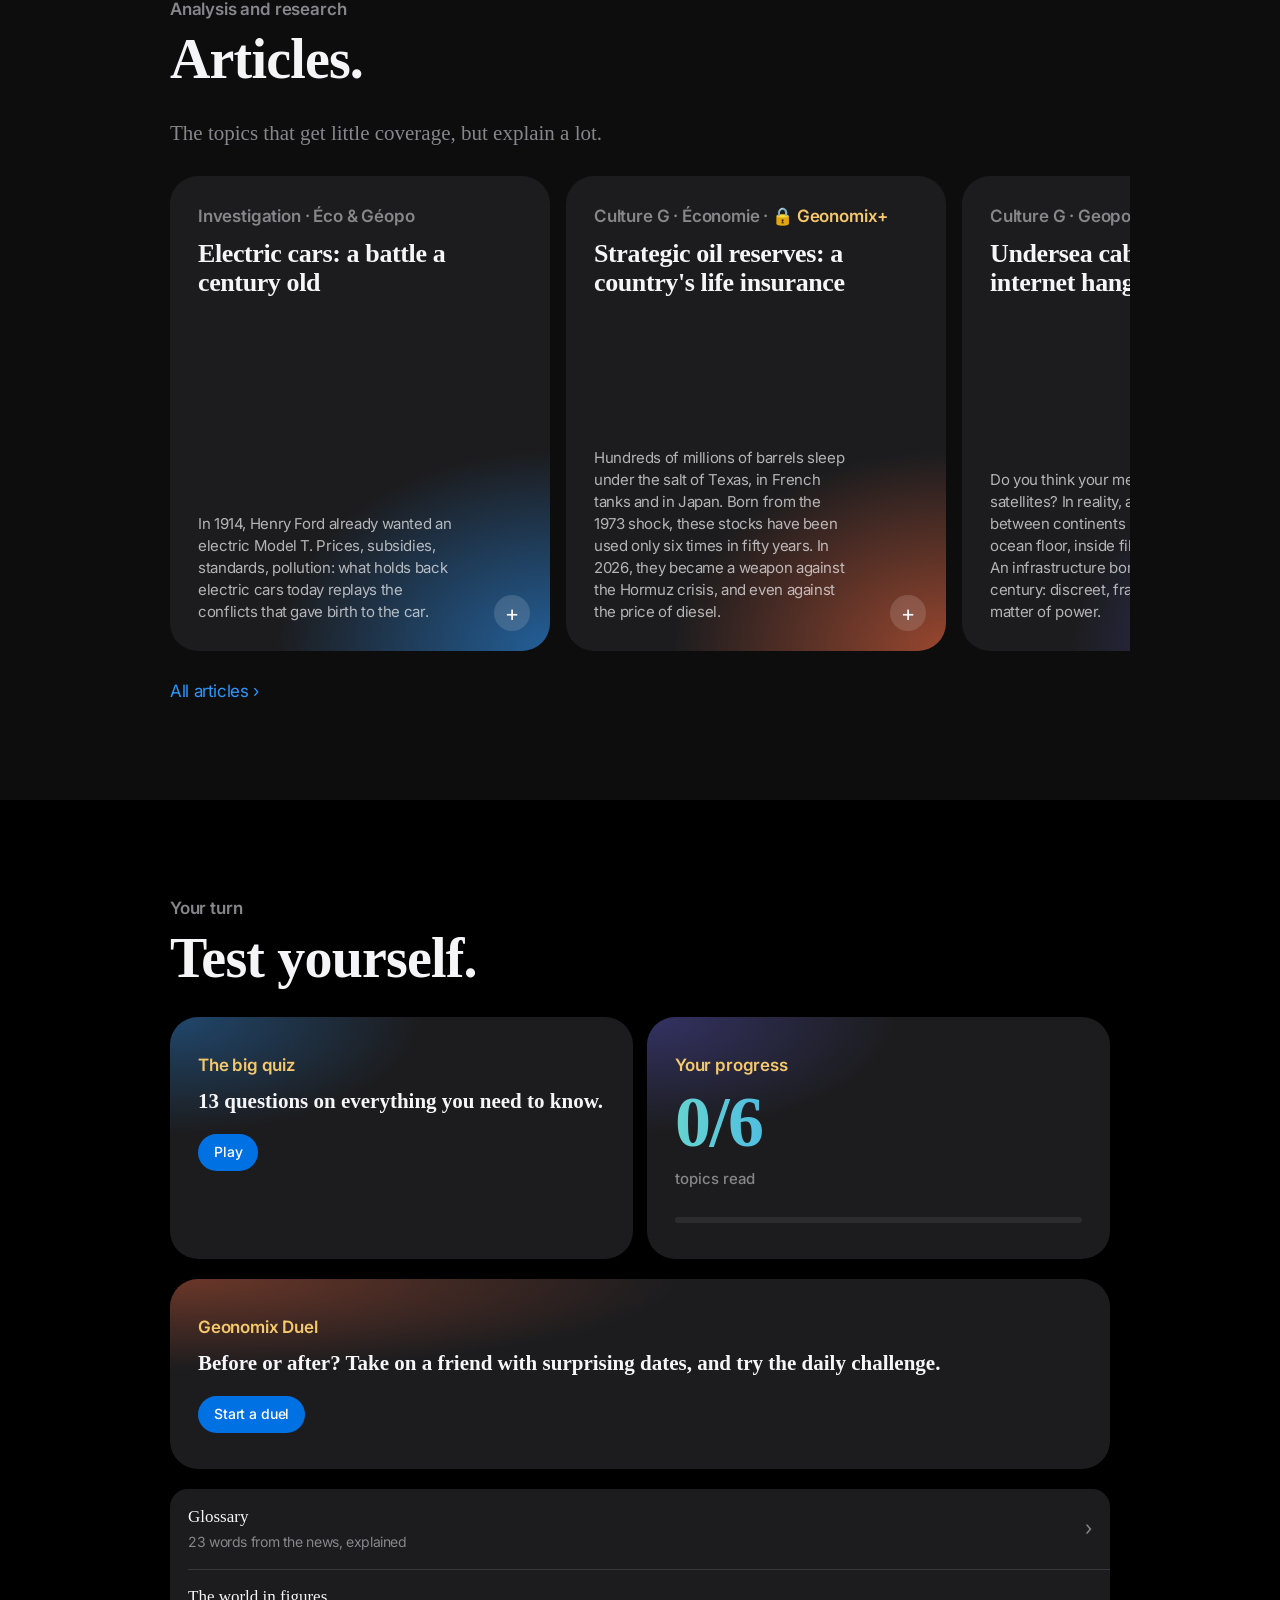
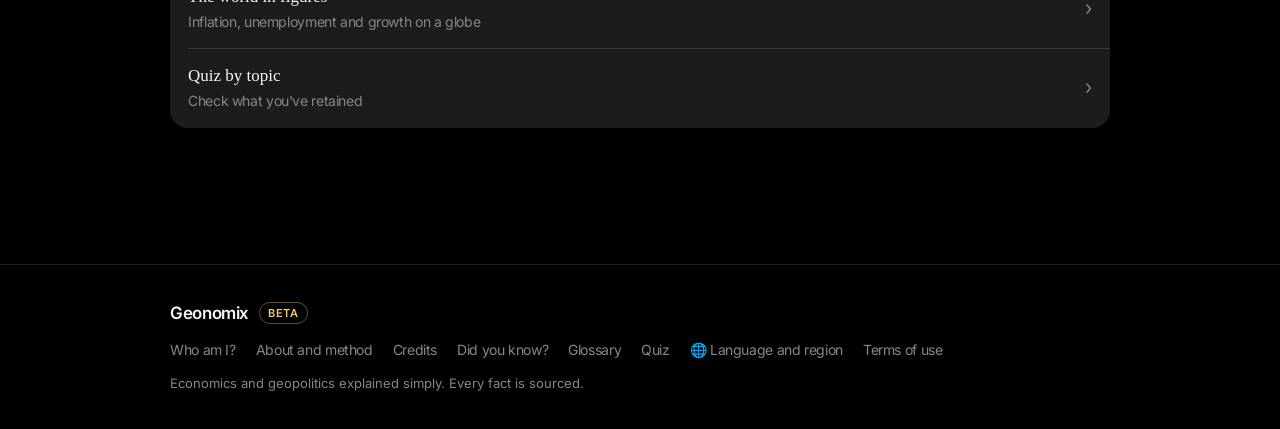
==== commit bf34e5b0: "Actu : fil continu en mosaïque (cartes de tailles différentes) et illustrations tirées des chiffres " ====
--- a/index.html
+++ b/index.html
@@ -81,6 +81,7 @@
   <script src="viz.js"></script>
   <script src="globe.js"></script>
   <script src="bienvenue.js"></script>
+  <script src="illus.js"></script>
   <script src="app.js"></script>
 </body>
 </html>
--- a/styles.css
+++ b/styles.css
@@ -396,7 +396,8 @@
 }
 .globe { position: absolute; left: 0; right: 0; top: calc(200px + env(safe-area-inset-top)); bottom: 0; cursor: grab; z-index: 0; }
 .globe-overlay { transition: opacity .4s var(--ease); }
-.globe-hero.sheet-open .globe-overlay { opacity: 0; }
+.globe-hero.sheet-open .globe-overlay > :not(.globe-search) { opacity: 0; }
+.globe-overlay > * { transition: opacity .4s var(--ease); }
 .globe:active { cursor: grabbing; }
 .globe canvas { display: block; }
 .globe-overlay {
@@ -969,6 +970,9 @@
 .plan-badge { position: absolute; top: -12px; right: 18px; margin: 0; padding: 4px 10px; border-radius: 999px; background: var(--gold); color: #1b1300; font-size: 12px; font-weight: 700; letter-spacing: .02em; }
 .plus-access { margin-top: 28px; }
 .plus-access form p { margin: 0 0 12px; }
+.plus-guest { margin-top: 28px; max-width: 560px; }
+.plus-guest p:not(.eyebrow):not(.plus-msg) { margin: 0 0 12px; font: 400 16px/1.45 var(--font); color: var(--muted); }
+.plus-guest .plus-msg { margin: 10px 0 0; font: 600 15px/1.4 var(--font); }
 .plus-field { display: flex; gap: 8px; }
 .plus-field input { flex: 1; min-width: 0; height: 44px; padding: 0 14px; border-radius: 12px; border: 1px solid var(--hairline); background: rgba(127,127,127,.12); color: var(--text); font: inherit; font-size: 16px; }
 .plus-field input:focus { outline: none; border-color: var(--blue-text); }
@@ -1274,3 +1278,172 @@
 .intro-skip { position: absolute; top: max(16px, env(safe-area-inset-top)); right: 16px; padding: 8px 14px; border-radius: 999px; border: 1px solid rgba(255,255,255,.25); background: rgba(0,0,0,.35); color: rgba(255,255,255,.8); font: 600 13px var(--font); cursor: pointer; }
 .intro-plus.show .intro-skip { opacity: 0; pointer-events: none; }
 @media (prefers-reduced-motion: reduce) { .intro-plus, .intro-plus.out { animation: none; } }
+.intro-demo { margin: 14px 0 0; }
+
+/* ---------- Code couleur des actus : économie (orange), géopolitique (bleu-violet), les deux ---------- */
+:root { --c-eco: #ff8a3d; --c-geo: #7d7bff; }
+.theme-chip {
+  display: inline-flex; align-items: center; gap: 6px; padding: 3px 10px 3px 8px; border-radius: 999px; margin-right: 4px;
+  font: 700 11px/1.4 var(--font); letter-spacing: .06em; text-transform: uppercase; vertical-align: 1px; white-space: nowrap;
+}
+.theme-chip i { width: 8px; height: 8px; border-radius: 50%; flex: none; }
+.theme-chip.eco { color: #ffb27a; background: rgba(255,138,61,.14); box-shadow: inset 0 0 0 1px rgba(255,138,61,.45); }
+.theme-chip.eco i { background: var(--c-eco); box-shadow: 0 0 8px var(--c-eco); }
+.theme-chip.geo { color: #b3b2ff; background: rgba(125,123,255,.15); box-shadow: inset 0 0 0 1px rgba(125,123,255,.5); }
+.theme-chip.geo i { background: var(--c-geo); box-shadow: 0 0 8px var(--c-geo); }
+.theme-chip.mix { color: #fff; background: linear-gradient(90deg, rgba(255,138,61,.2), rgba(125,123,255,.2)); box-shadow: inset 0 0 0 1px rgba(200,170,255,.45); }
+.theme-chip.mix i { width: 14px; border-radius: 4px; background: linear-gradient(90deg, var(--c-eco) 50%, var(--c-geo) 50%); }
+/* Liseré coloré à gauche des cartes d'actus, et halo de la couleur du thème. */
+.news-card.eco, .news-card.geo, .news-card.mix { padding-left: 30px; }
+.news-card.eco::after, .news-card.geo::after, .news-card.mix::after { content: ""; position: absolute; left: 0; top: 0; bottom: 0; width: 6px; }
+.news-card.eco::after { background: linear-gradient(180deg, #ffb340, var(--c-eco)); }
+.news-card.geo::after { background: linear-gradient(180deg, #64d2ff, var(--c-geo)); }
+.news-card.mix::after { background: linear-gradient(180deg, var(--c-eco) 0 50%, var(--c-geo) 50% 100%); }
+.news-card.eco { --tile-glow: #ff6a3d; box-shadow: inset 0 0 0 1px rgba(255,138,61,.18); }
+.news-card.geo { --tile-glow: #5e5ce6; box-shadow: inset 0 0 0 1px rgba(125,123,255,.2); }
+.news-card.mix { box-shadow: inset 0 0 0 1px rgba(200,170,255,.18); }
+.news-card.mix::before { opacity: .32; background: radial-gradient(70% 80% at 100% 0%, #ff6a3d 0%, transparent 60%), radial-gradient(70% 80% at 100% 100%, #5e5ce6 0%, transparent 60%); }
+/* Bandeau défilant : le lieu prend la couleur du thème. */
+.tk-item.eco b { color: #ffb27a; }
+.tk-item.geo b { color: #b3b2ff; }
+.tk-item.mix b { background: linear-gradient(90deg, #ffb27a, #b3b2ff); -webkit-background-clip: text; background-clip: text; color: transparent; }
+
+/* ---------- Actu : « Pour aller plus loin » (champ deep) ---------- */
+.deep { border-top: 1px solid var(--hairline); }
+.deep-part + .deep-part { margin-top: 34px; }
+.deep-part h3 { font-family: var(--serif); font-size: 24px; line-height: 1.2; margin: 4px 0 12px; }
+.deep-sides { display: grid; grid-template-columns: repeat(auto-fit, minmax(220px, 1fr)); gap: 12px; }
+.deep-side { background: var(--surface); border-radius: 18px; padding: 16px 18px; border-top: 3px solid var(--c, #7d7bff); }
+.deep-side b { display: block; font-size: 13px; letter-spacing: .06em; text-transform: uppercase; color: var(--c, #7d7bff); margin-bottom: 6px; }
+.deep-side p { margin: 0; color: var(--text); font-size: 16px; line-height: 1.45; }
+.deep-side.s0 { --c: #ff8a3d; } .deep-side.s1 { --c: #7d7bff; } .deep-side.s2 { --c: #3ddc97; } .deep-side.s3 { --c: #f5c86b; }
+.deep-watch { list-style: none; margin: 0; padding: 0; border-left: 2px solid var(--hairline); }
+.deep-watch li { position: relative; padding: 0 0 16px 18px; display: grid; gap: 2px; font-size: 16px; line-height: 1.45; }
+.deep-watch li::before { content: ""; position: absolute; left: -6px; top: 6px; width: 10px; height: 10px; border-radius: 50%; background: var(--gold); box-shadow: 0 0 10px rgba(245,200,107,.6); }
+.deep-when { color: var(--gold); font-weight: 700; font-size: 14px; }
+.deep-numbers { display: grid; grid-template-columns: repeat(auto-fit, minmax(140px, 1fr)); gap: 14px; }
+.deep-numbers span { font: 800 30px/1.1 var(--font); -webkit-background-clip: text; background-clip: text; color: transparent; }
+.deep-numbers p { margin: 4px 0 0; color: var(--muted); font-size: 14px; line-height: 1.4; }
+.deep-badge { color: #3ddc97; font-weight: 700; }
+
+/* ---------- Recherche sur le globe de l'accueil ---------- */
+.globe-search {
+  position: relative; pointer-events: auto; margin: 14px auto 0; max-width: 440px; text-align: left;
+  display: flex; align-items: center; gap: 8px; height: 46px; padding: 0 8px 0 14px; border-radius: 999px;
+  background: rgba(12,16,26,.72); border: 1px solid rgba(255,255,255,.16); box-shadow: 0 8px 30px rgba(0,0,0,.45);
+  -webkit-backdrop-filter: blur(14px); backdrop-filter: blur(14px); transition: border-color .25s var(--ease), box-shadow .25s var(--ease);
+}
+.globe-search:focus-within { border-color: rgba(90,169,255,.7); box-shadow: 0 0 0 4px rgba(41,151,255,.18), 0 8px 30px rgba(0,0,0,.45); }
+.globe-search.active { border-color: rgba(255,196,92,.6); }
+.gs-icon { width: 18px; height: 18px; flex: none; fill: none; stroke: rgba(255,255,255,.7); stroke-width: 2; stroke-linecap: round; }
+.gs-input { flex: 1; min-width: 0; height: 100%; border: 0; outline: 0; background: transparent; color: var(--text); font: 400 16px var(--font); }
+.gs-input::placeholder { color: rgba(245,245,247,.55); }
+.gs-input::-webkit-search-cancel-button { filter: invert(1) opacity(.6); }
+.gs-active { flex: 1; display: flex; align-items: center; gap: 8px; min-width: 0; animation: gsIn .45s var(--ease) both; }
+.gs-active b { font-size: 16px; white-space: nowrap; overflow: hidden; text-overflow: ellipsis; }
+.gs-active small { color: var(--gold); font-size: 13px; white-space: nowrap; }
+.gs-x { margin-left: auto; width: 32px; height: 32px; border-radius: 50%; border: 0; background: rgba(255,255,255,.12); color: #fff; font-size: 20px; line-height: 1; cursor: pointer; flex: none; }
+.gs-flag { font-size: 20px; line-height: 1; flex: none; }
+.gs-suggest {
+  position: absolute; left: 0; right: 0; top: calc(100% + 8px); z-index: 30; max-height: min(52vh, 420px); overflow-y: auto;
+  padding: 6px; border-radius: 20px; background: rgba(14,18,28,.94); border: 1px solid rgba(255,255,255,.12);
+  box-shadow: 0 18px 50px rgba(0,0,0,.6); -webkit-backdrop-filter: blur(16px); backdrop-filter: blur(16px); animation: gsIn .25s var(--ease) both;
+}
+.gs-item { display: flex; align-items: center; gap: 10px; width: 100%; padding: 10px 10px; border: 0; border-radius: 14px; background: transparent; color: var(--text); text-align: left; cursor: pointer; font: inherit; }
+.gs-item:hover, .gs-item:focus-visible { background: rgba(255,255,255,.08); outline: none; }
+.gs-main { flex: 1; min-width: 0; display: grid; gap: 2px; }
+.gs-main b { font-size: 15px; font-weight: 600; line-height: 1.3; display: -webkit-box; -webkit-line-clamp: 2; -webkit-box-orient: vertical; overflow: hidden; }
+.gs-main small { color: var(--muted); font-size: 13px; }
+.gs-item.news.eco .gs-main small { color: #ffb27a; } .gs-item.news.geo .gs-main small { color: #b3b2ff; }
+.gs-go { color: var(--muted); font-size: 20px; }
+.gs-none { margin: 0; padding: 12px; color: var(--muted); font-size: 14px; }
+.gs-fly {
+  position: fixed; z-index: 120; pointer-events: none; padding: 8px 16px; border-radius: 999px; white-space: nowrap;
+  font: 700 18px var(--font); color: #fff; background: linear-gradient(90deg, rgba(255,170,60,.9), rgba(255,120,70,.9));
+  box-shadow: 0 0 30px rgba(255,170,60,.6);
+}
+.sheet-empty a { color: var(--blue-text); }
+@keyframes gsIn { from { opacity: 0; transform: translateY(-4px); } }
+@media (max-width: 560px) { .globe-search { margin-top: 10px; } }
+
+.globe-search { transition: transform .7s cubic-bezier(.45,0,.2,1), border-color .25s var(--ease), box-shadow .25s var(--ease); }
+.globe-hero.gs-on .globe-overlay > :not(.globe-search) { opacity: 0; }
+.gs-strip {
+  position: absolute; left: 0; right: 0; bottom: calc(60px + env(safe-area-inset-bottom)); z-index: 4;
+  display: flex; gap: 10px; overflow-x: auto; padding: 4px 16px 8px; scroll-snap-type: x mandatory; scrollbar-width: none;
+  animation: gsUp .5s var(--ease) both;
+}
+.gs-strip::-webkit-scrollbar { display: none; }
+.gs-card {
+  flex: 0 0 min(78%, 320px); scroll-snap-align: start; display: grid; gap: 4px; text-align: left; cursor: pointer;
+  padding: 12px 14px 12px 18px; border-radius: 18px; border: 1px solid rgba(255,255,255,.12); color: var(--text); font: inherit;
+  background: rgba(12,16,26,.82); -webkit-backdrop-filter: blur(14px); backdrop-filter: blur(14px); position: relative; overflow: hidden;
+}
+.gs-card::before { content: ""; position: absolute; left: 0; top: 0; bottom: 0; width: 5px; background: linear-gradient(180deg, var(--c-eco) 0 50%, var(--c-geo) 50% 100%); }
+.gs-card.eco::before { background: var(--c-eco); } .gs-card.geo::before { background: var(--c-geo); }
+.gs-card.empty::before { background: rgba(255,255,255,.2); }
+.gs-card-place { font-size: 12px; font-weight: 700; letter-spacing: .04em; text-transform: uppercase; color: var(--gold); }
+.gs-card-title { font-size: 15px; line-height: 1.3; font-weight: 600; display: -webkit-box; -webkit-line-clamp: 2; -webkit-box-orient: vertical; overflow: hidden; }
+.gs-card a { color: var(--blue-text); font-size: 14px; }
+.globe-hero.sheet-open .gs-strip { opacity: 0; pointer-events: none; }
+.globe-hero.gs-on .globe-zoom { bottom: 150px; }
+@keyframes gsUp { from { opacity: 0; transform: translateY(16px); } }
+@media (min-width: 900px) { .gs-strip { justify-content: center; } }
+
+/* ---------- Page d'un pays ---------- */
+.country-hero { height: 74vh; height: 74svh; min-height: 520px; }
+.country-hero .globe { top: calc(176px + env(safe-area-inset-top)); bottom: 0; }
+.country-head { position: absolute; left: 0; right: 0; top: calc(84px + env(safe-area-inset-top)); z-index: 2; max-width: 980px; margin: 0 auto; padding: 0 20px; pointer-events: none; }
+.country-head .back { pointer-events: auto; }
+.country-head .title { margin: 6px 0 2px; font-size: clamp(30px, 6vw, 44px); line-height: 1.1; }
+.country-flag { font-size: .9em; }
+.country-sub { margin: 0; color: var(--gold); font-size: 15px; font-weight: 600; }
+.country-hero.sheet-open .country-head { opacity: .25; }
+.day-group + .day-group { margin-top: 30px; }
+.day-label { font: 700 13px/1.2 var(--font); letter-spacing: .08em; text-transform: uppercase; color: var(--gold); margin: 22px 0 12px; }
+.day-label span { color: var(--muted); font-weight: 500; letter-spacing: 0; text-transform: none; margin-left: 8px; }
+.day-more { margin-top: 24px; }
+.country-figs { display: grid; grid-template-columns: repeat(auto-fit, minmax(160px, 1fr)); gap: 12px; margin-top: 12px; }
+
+/* Flèche de retour (page d'un pays) : ronde, fixe en haut à gauche, toujours visible quand on fait défiler. */
+.back-arrow {
+  position: fixed; left: 14px; top: calc(146px + env(safe-area-inset-top)); z-index: 40;
+  width: 46px; height: 46px; border-radius: 50%; display: grid; place-items: center; cursor: pointer;
+  border: 1px solid rgba(255,255,255,.22); background: rgba(12,16,26,.78); box-shadow: 0 6px 20px rgba(0,0,0,.45);
+  -webkit-backdrop-filter: blur(12px); backdrop-filter: blur(12px); transition: transform .2s var(--ease), background .2s var(--ease);
+}
+.back-arrow svg { width: 22px; height: 22px; fill: none; stroke: #fff; stroke-width: 2.4; stroke-linecap: round; stroke-linejoin: round; }
+.back-arrow:active { transform: scale(.92); }
+.back-arrow:hover { background: rgba(0,113,227,.85); }
+.country-head-title { top: calc(112px + env(safe-area-inset-top)); padding-left: 76px; }
+@media (min-width: 900px) { .back-arrow { top: calc(96px + env(safe-area-inset-top)); left: 24px; } .country-head-title { top: calc(96px + env(safe-area-inset-top)); } }
+
+/* Actu à la source fragile (champ `verify`) */
+.verify-badge { color: #ffb020; font-weight: 700; }
+.verify-note { margin: 14px 0 0; padding: 12px 14px; border-radius: 12px; border: 1px solid rgba(255,176,32,.45); background: rgba(255,176,32,.08); font-size: 15px; line-height: 1.45; }
+.verify-note b { color: #ffb020; margin-right: 4px; }
+.verify-note a { color: inherit; opacity: .75; white-space: nowrap; }
+
+/* Mosaïque des actus : cartes de tailles différentes, illustrations tirées des chiffres et lieux (illus.js) */
+.mosaic { display: grid; grid-template-columns: repeat(auto-fill, minmax(290px, 1fr)); gap: 14px; grid-auto-flow: dense; }
+.mosaic .news-card + .news-card { margin-top: 0; }
+.mcard { padding: 0; display: flex; flex-direction: column; min-width: 0; border: 1px solid var(--hairline); }
+.mcard.eco, .mcard.geo, .mcard.mix { padding-left: 0; }
+.mcard .mc-body { padding: 16px 18px 18px; min-width: 0; }
+.mcard h3 { font-size: 20px; margin-bottom: 6px; }
+.mcard .summary { font-size: 15px; color: var(--muted); margin: 0; display: -webkit-box; -webkit-line-clamp: 3; -webkit-box-orient: vertical; overflow: hidden; }
+.mc-ill { aspect-ratio: 340 / 190; background: #0f1626; border-bottom: 1px solid var(--hairline); }
+.mc-ill svg, .news-illus svg { display: block; width: 100%; height: 100%; }
+.mc-day { color: var(--text); font-weight: 600; }
+.m-big { grid-column: span 2; }
+.m-big h3 { font-size: 27px; }
+.m-side { flex-direction: row; }
+.m-side { align-items: flex-start; }
+.m-side .mc-ill { flex: 0 0 130px; width: 130px; height: 130px; aspect-ratio: auto; margin: 14px 0 14px 14px; border: 1px solid var(--hairline); border-radius: 16px; overflow: hidden; }
+.m-side h3 { font-size: 17px; }
+.m-text { background: linear-gradient(160deg, var(--surface-2), var(--surface)); justify-content: center; }
+.m-text h3 { font-size: 23px; }
+@media (max-width: 640px) { .m-big { grid-column: auto; } .m-big h3 { font-size: 22px; } }
+.mosaic-more { text-align: center; margin-top: 18px; }
+.news-illus { margin: 18px 0 0; border-radius: 20px; overflow: hidden; border: 1px solid var(--hairline); aspect-ratio: 340 / 190; background: #0f1626; }
+@media (prefers-reduced-motion: no-preference) { .il-flow { stroke-dasharray: 6 6; animation: il-run 1.2s linear infinite; } @keyframes il-run { to { stroke-dashoffset: -12; } } }
